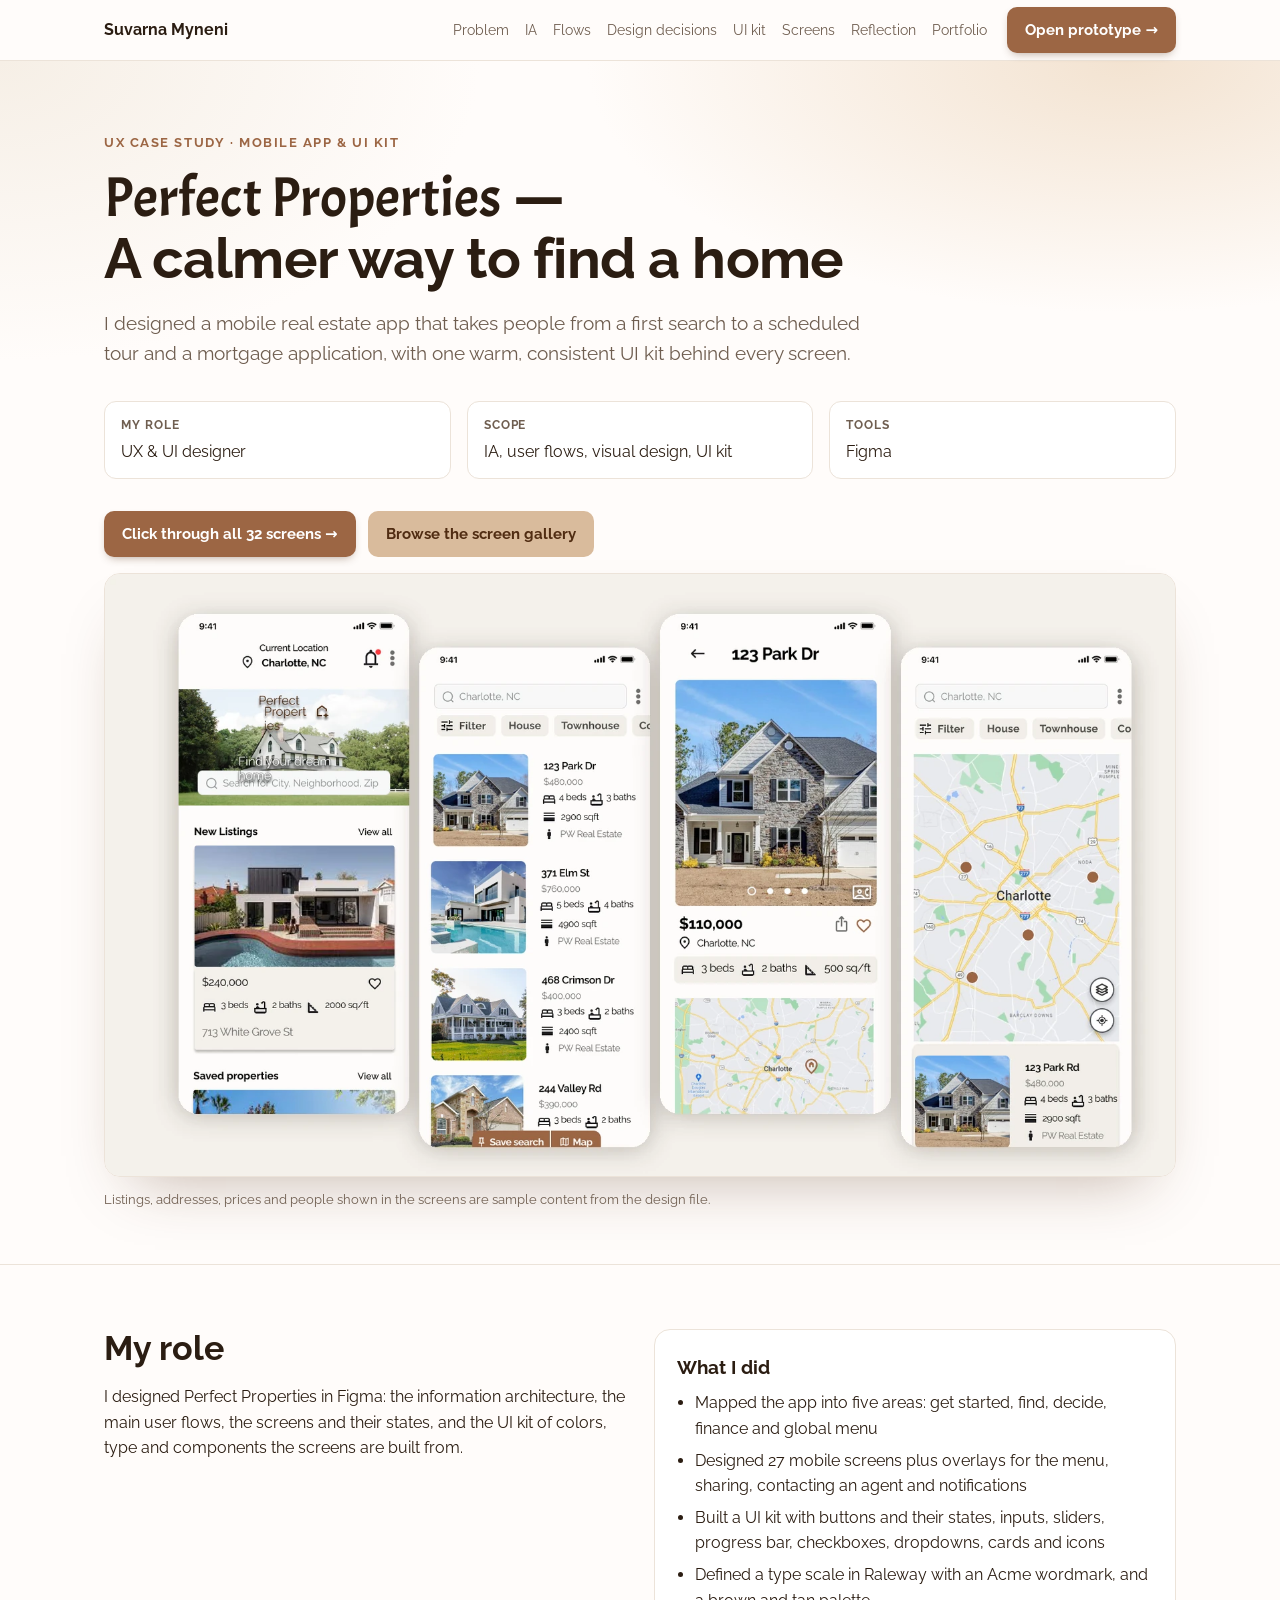
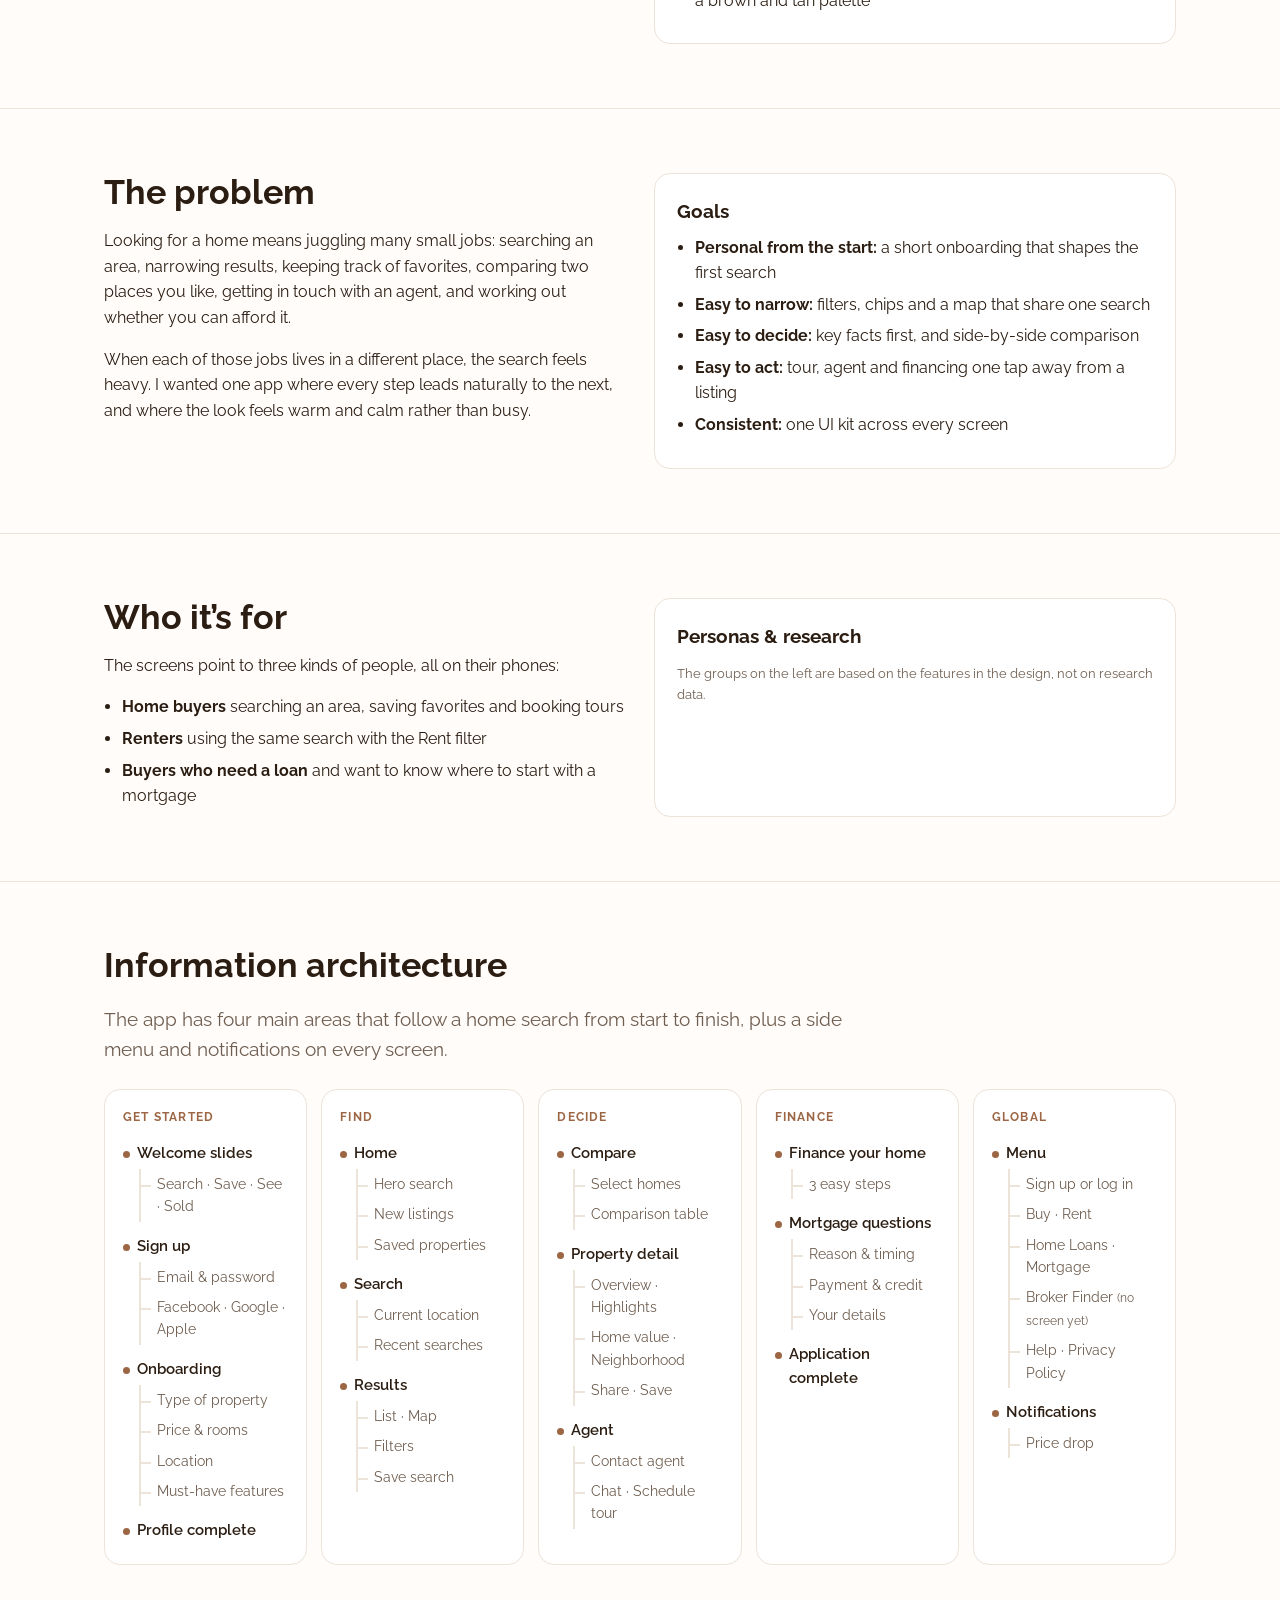
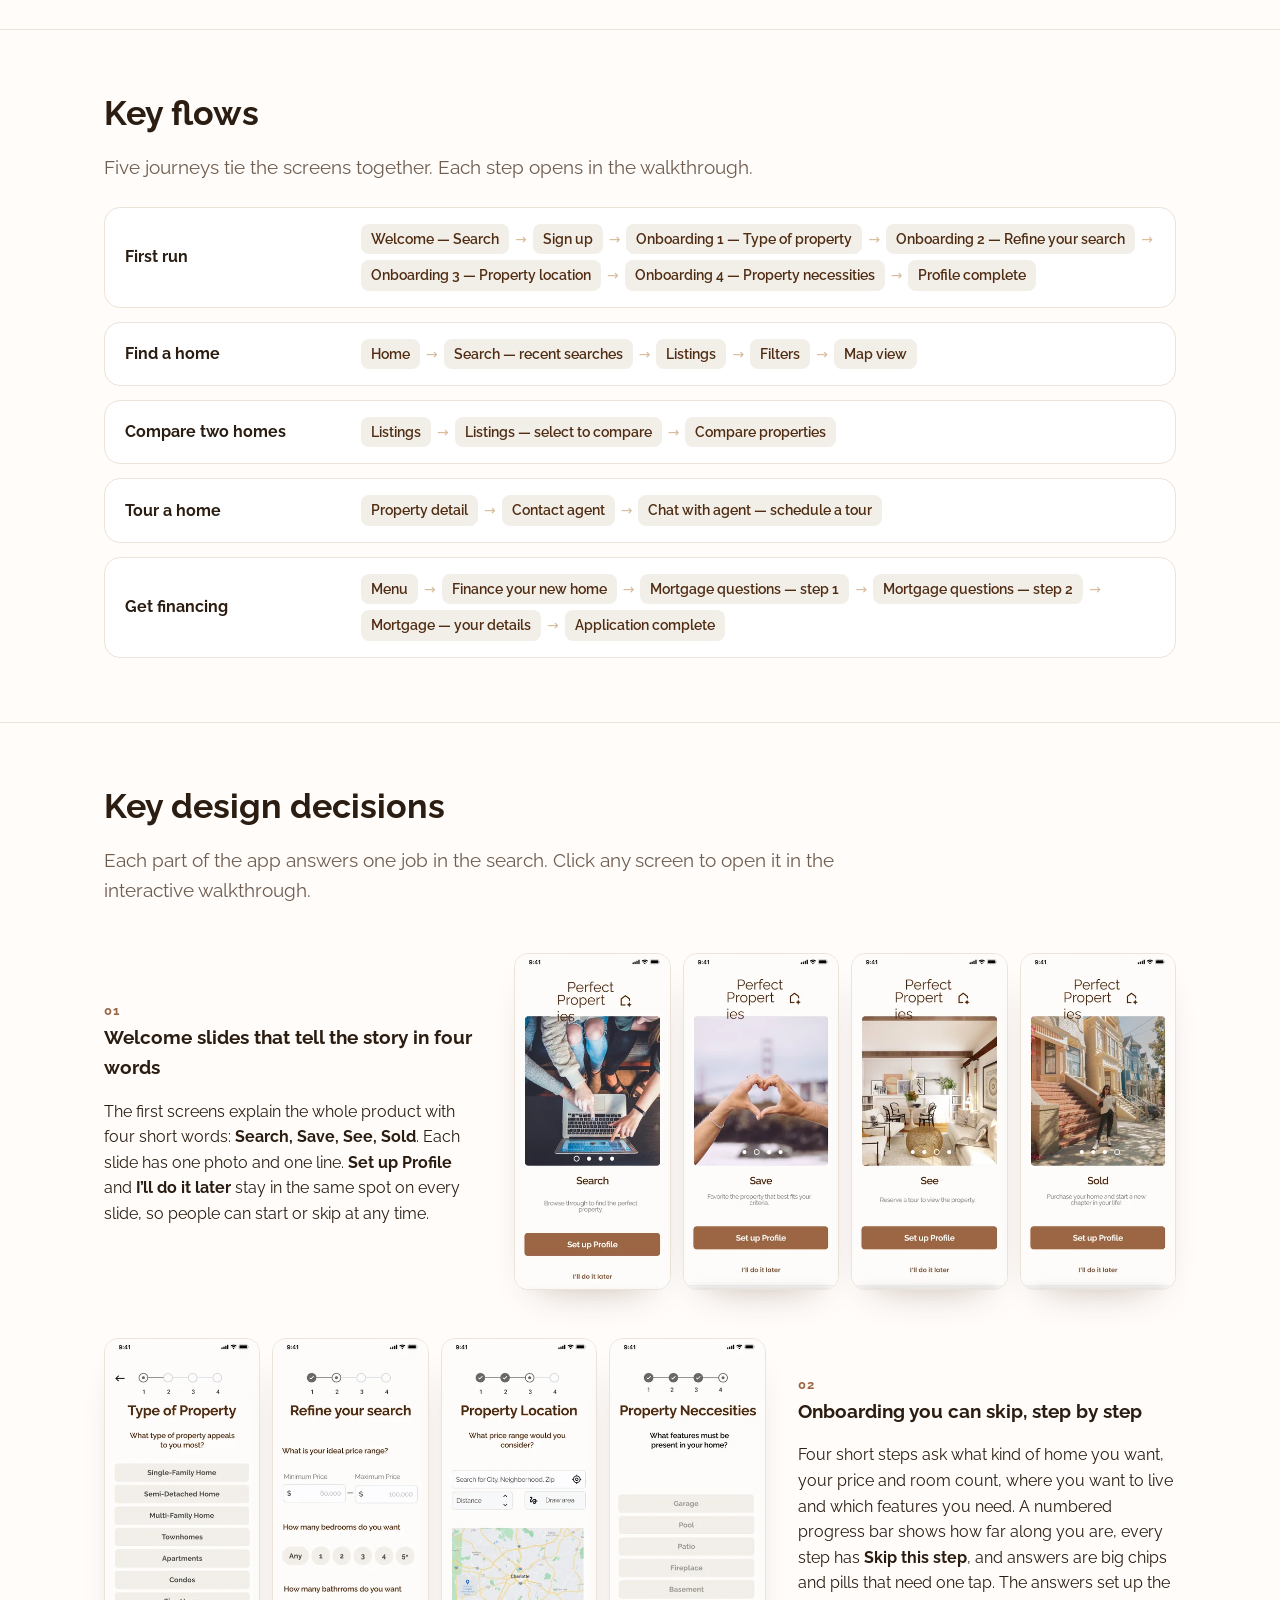
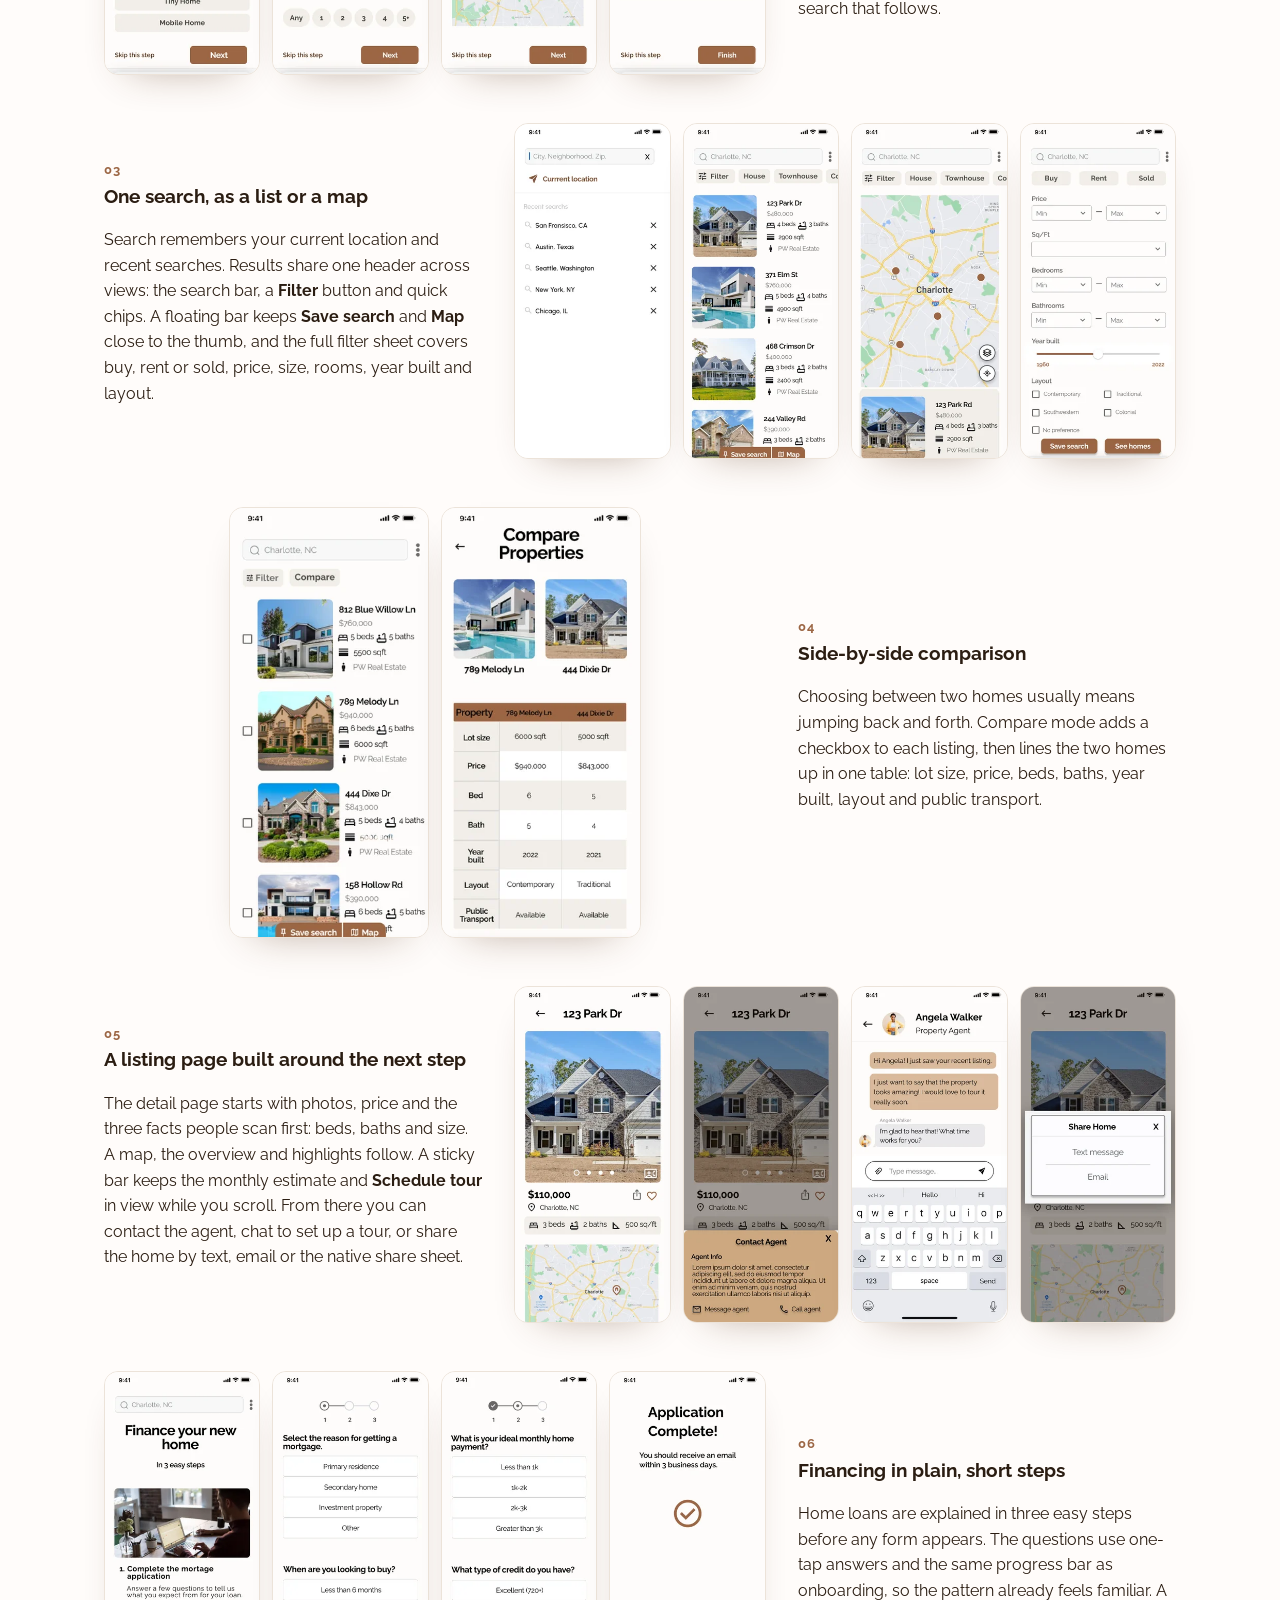
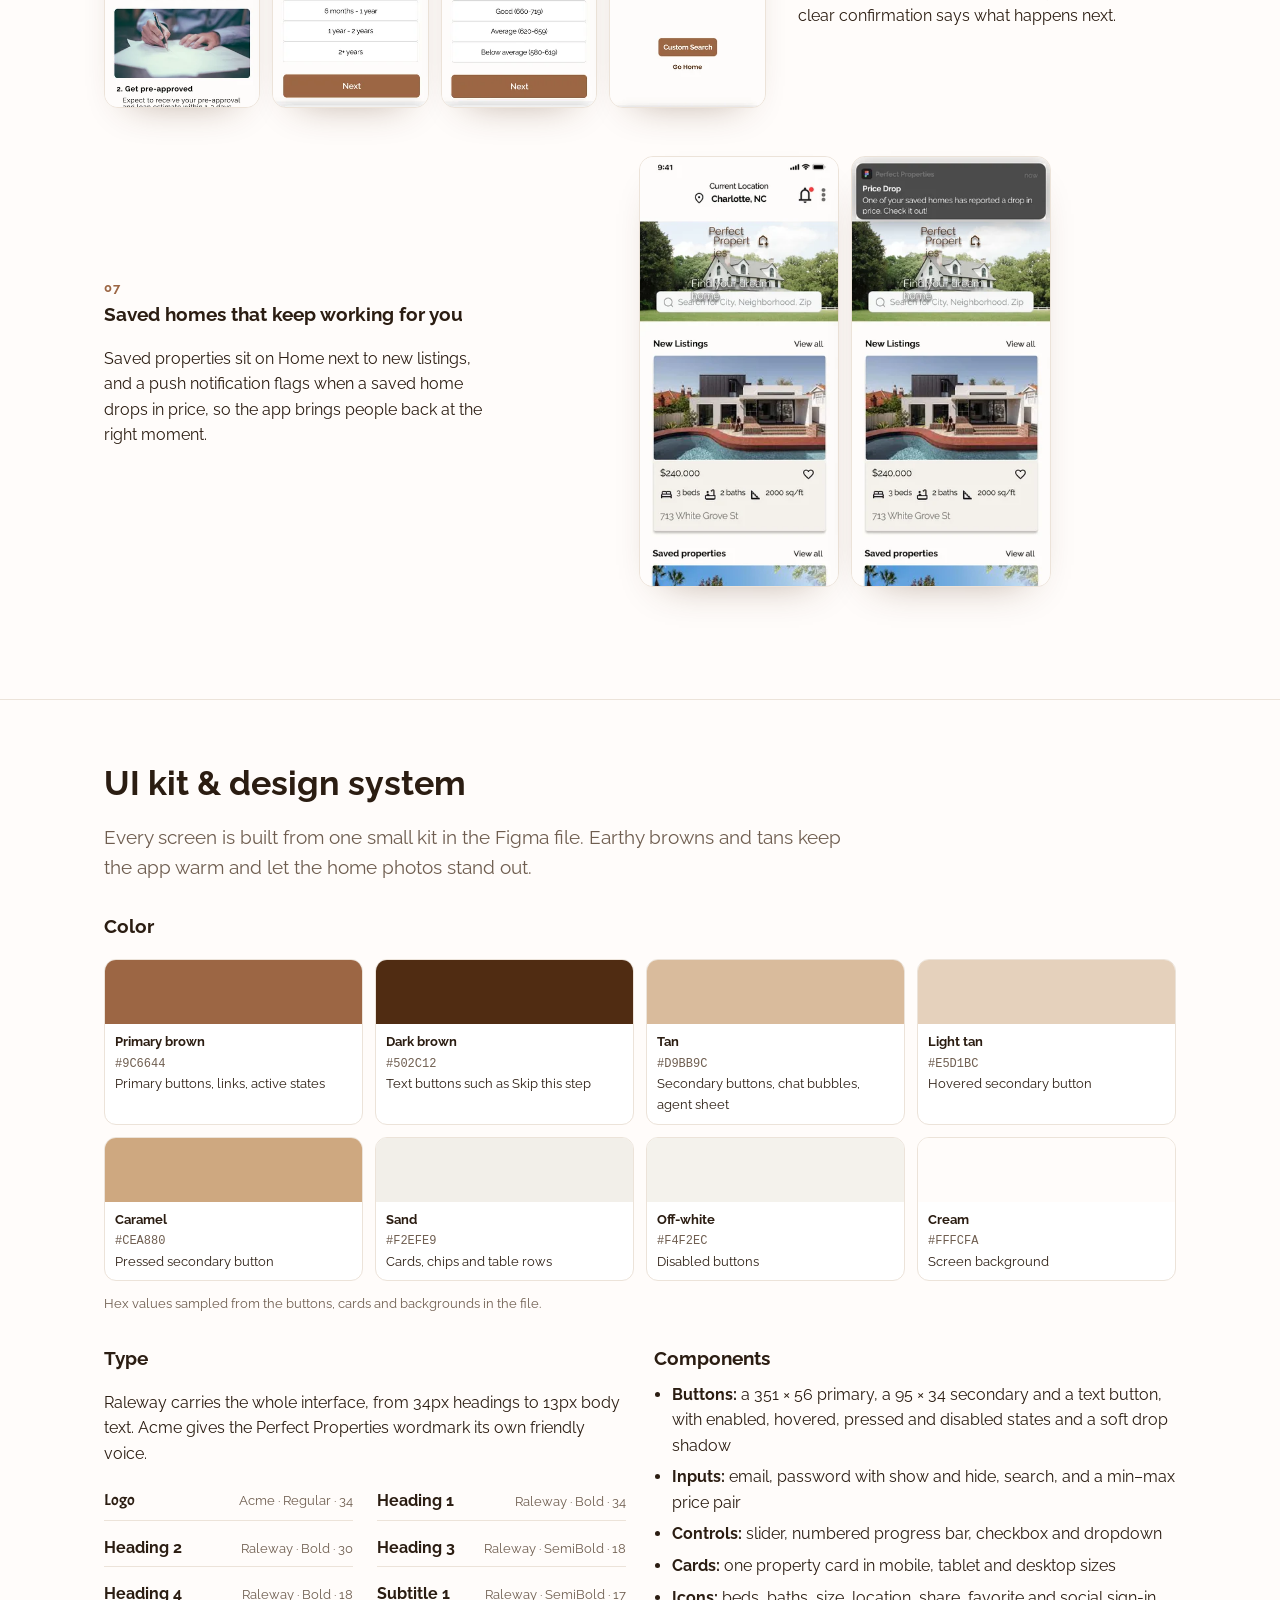
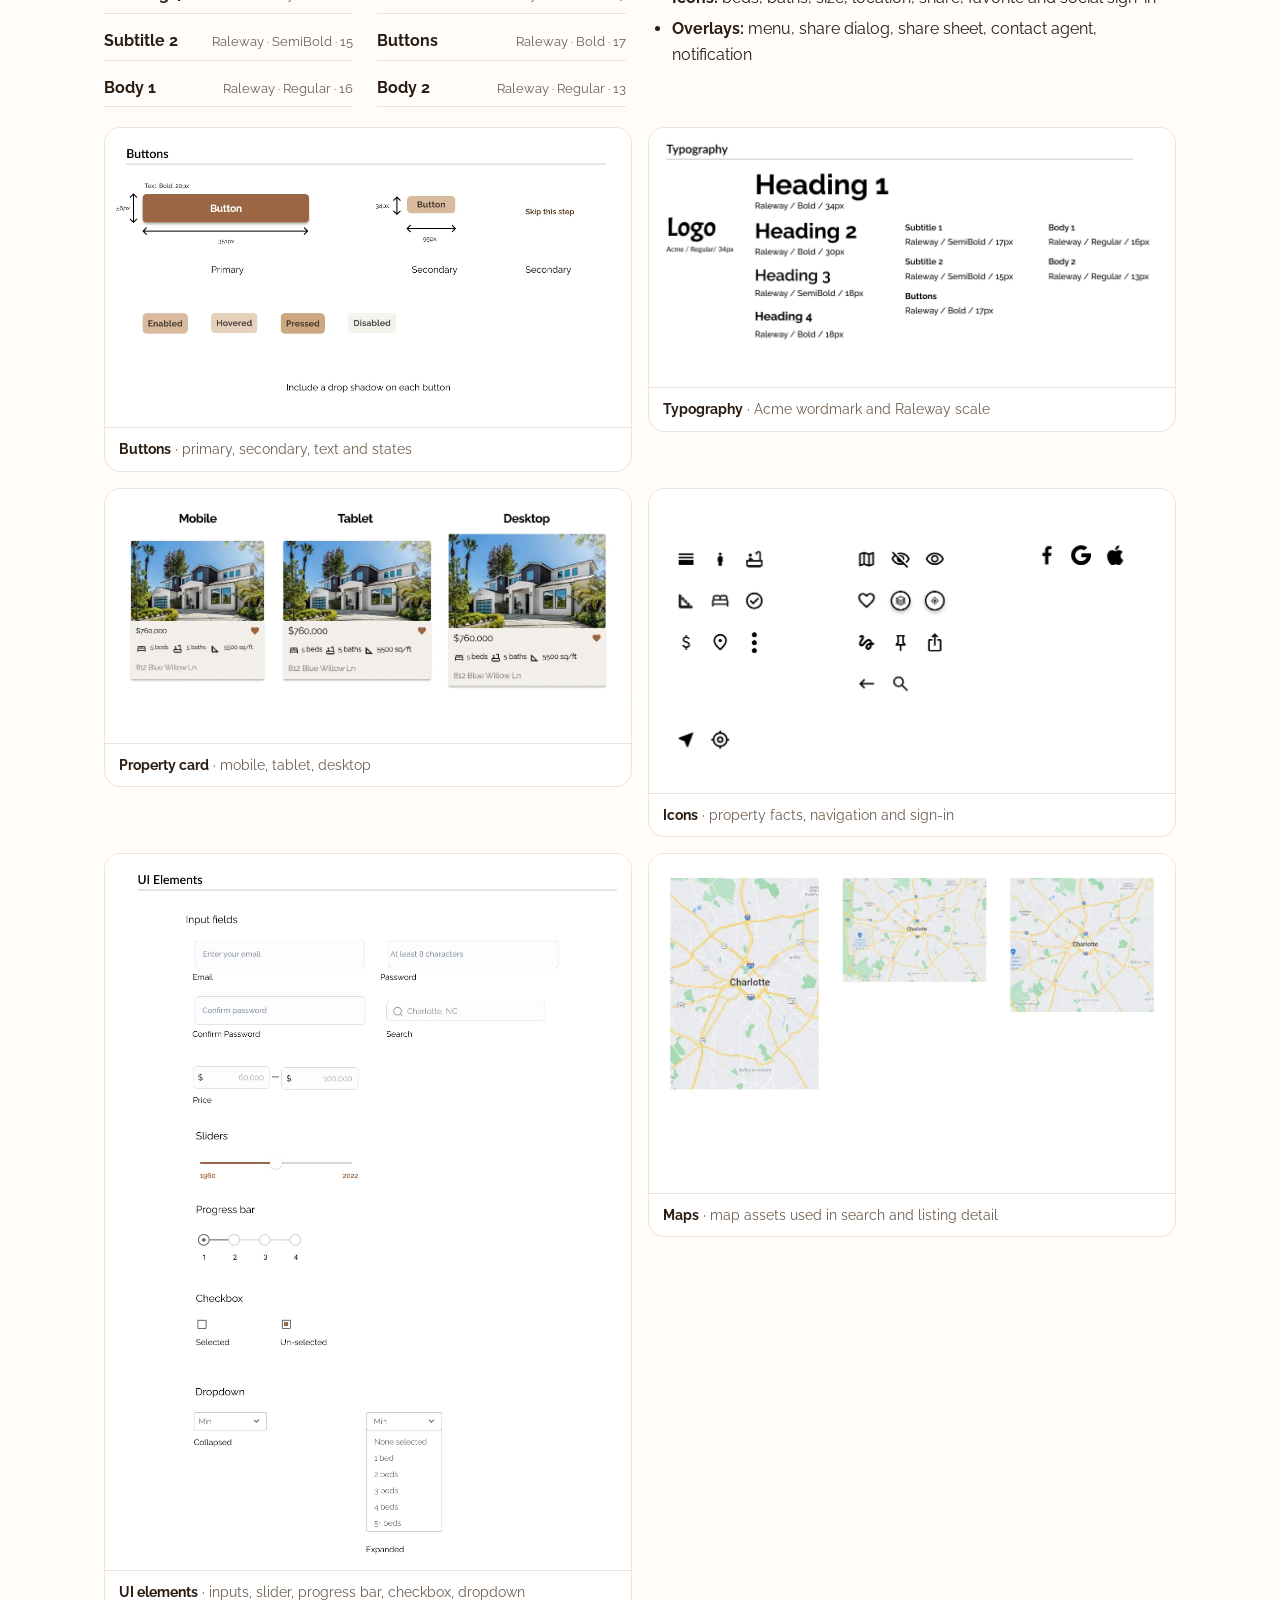
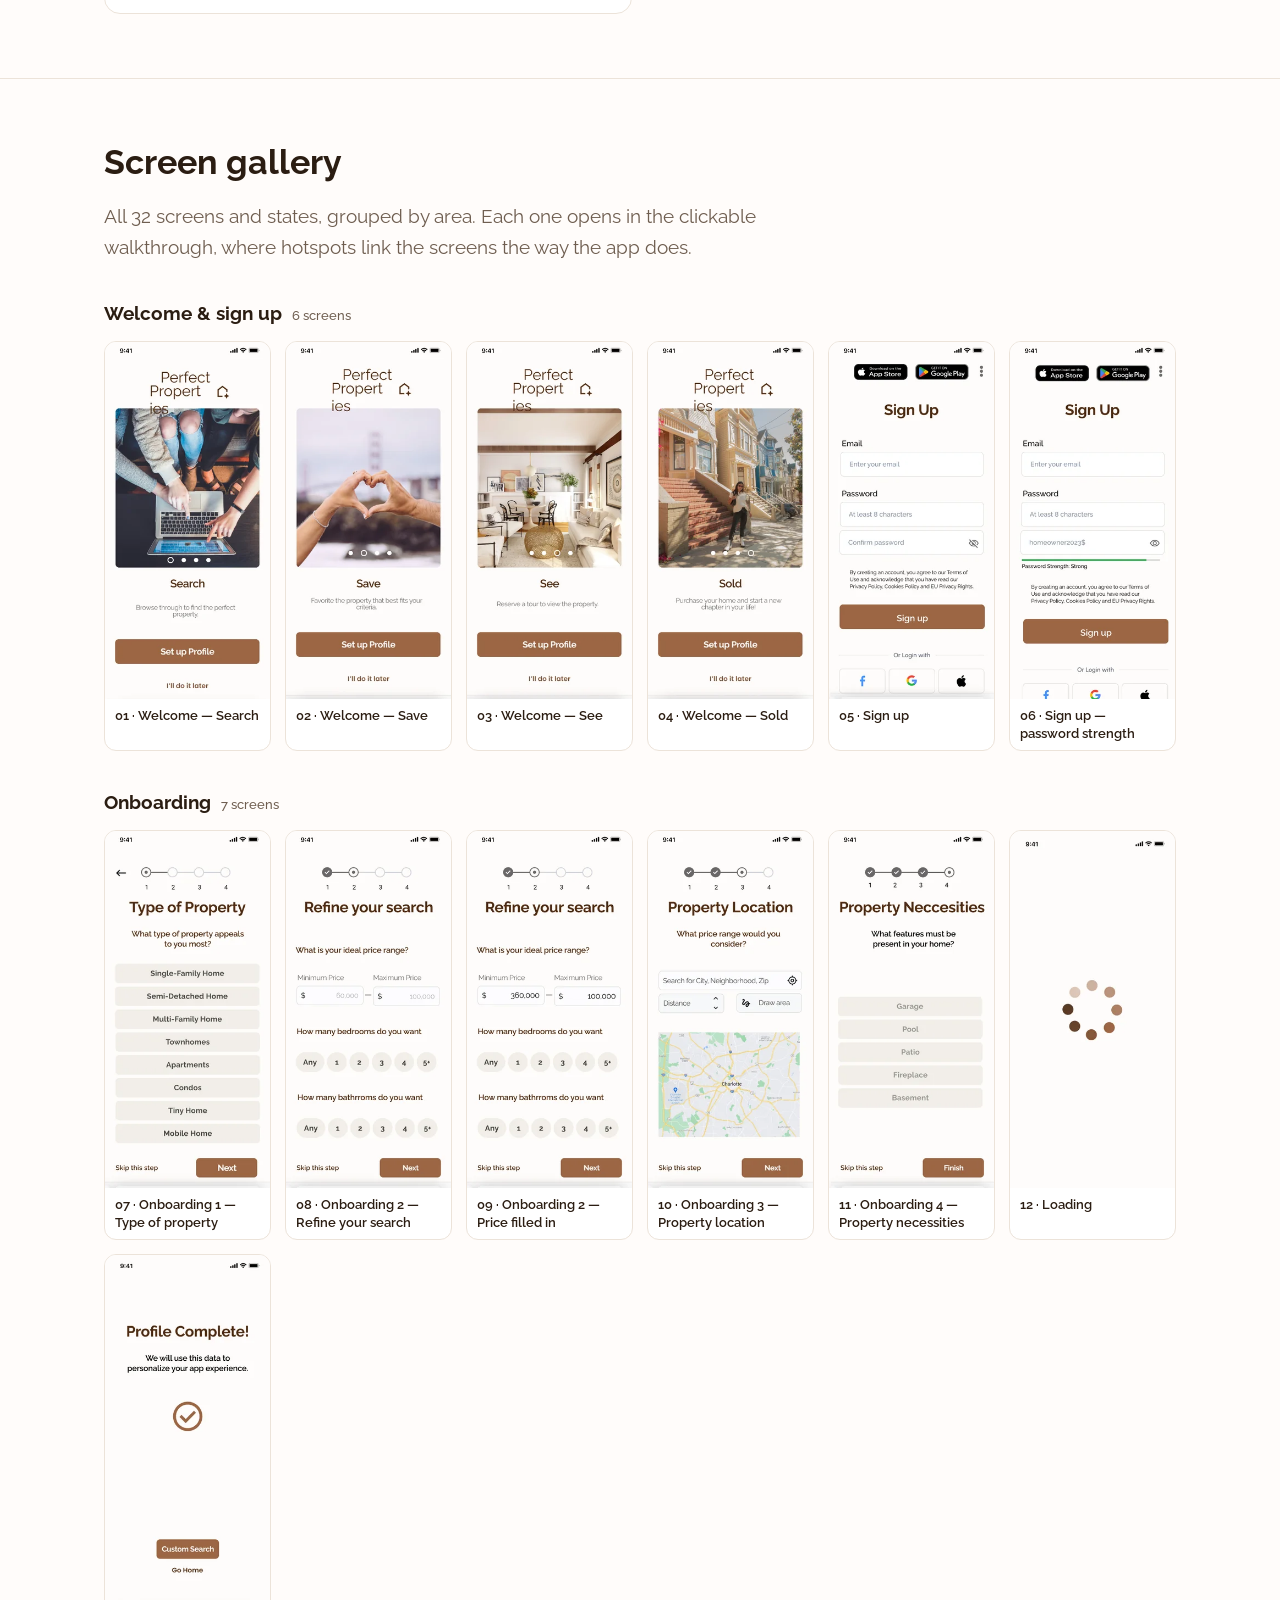
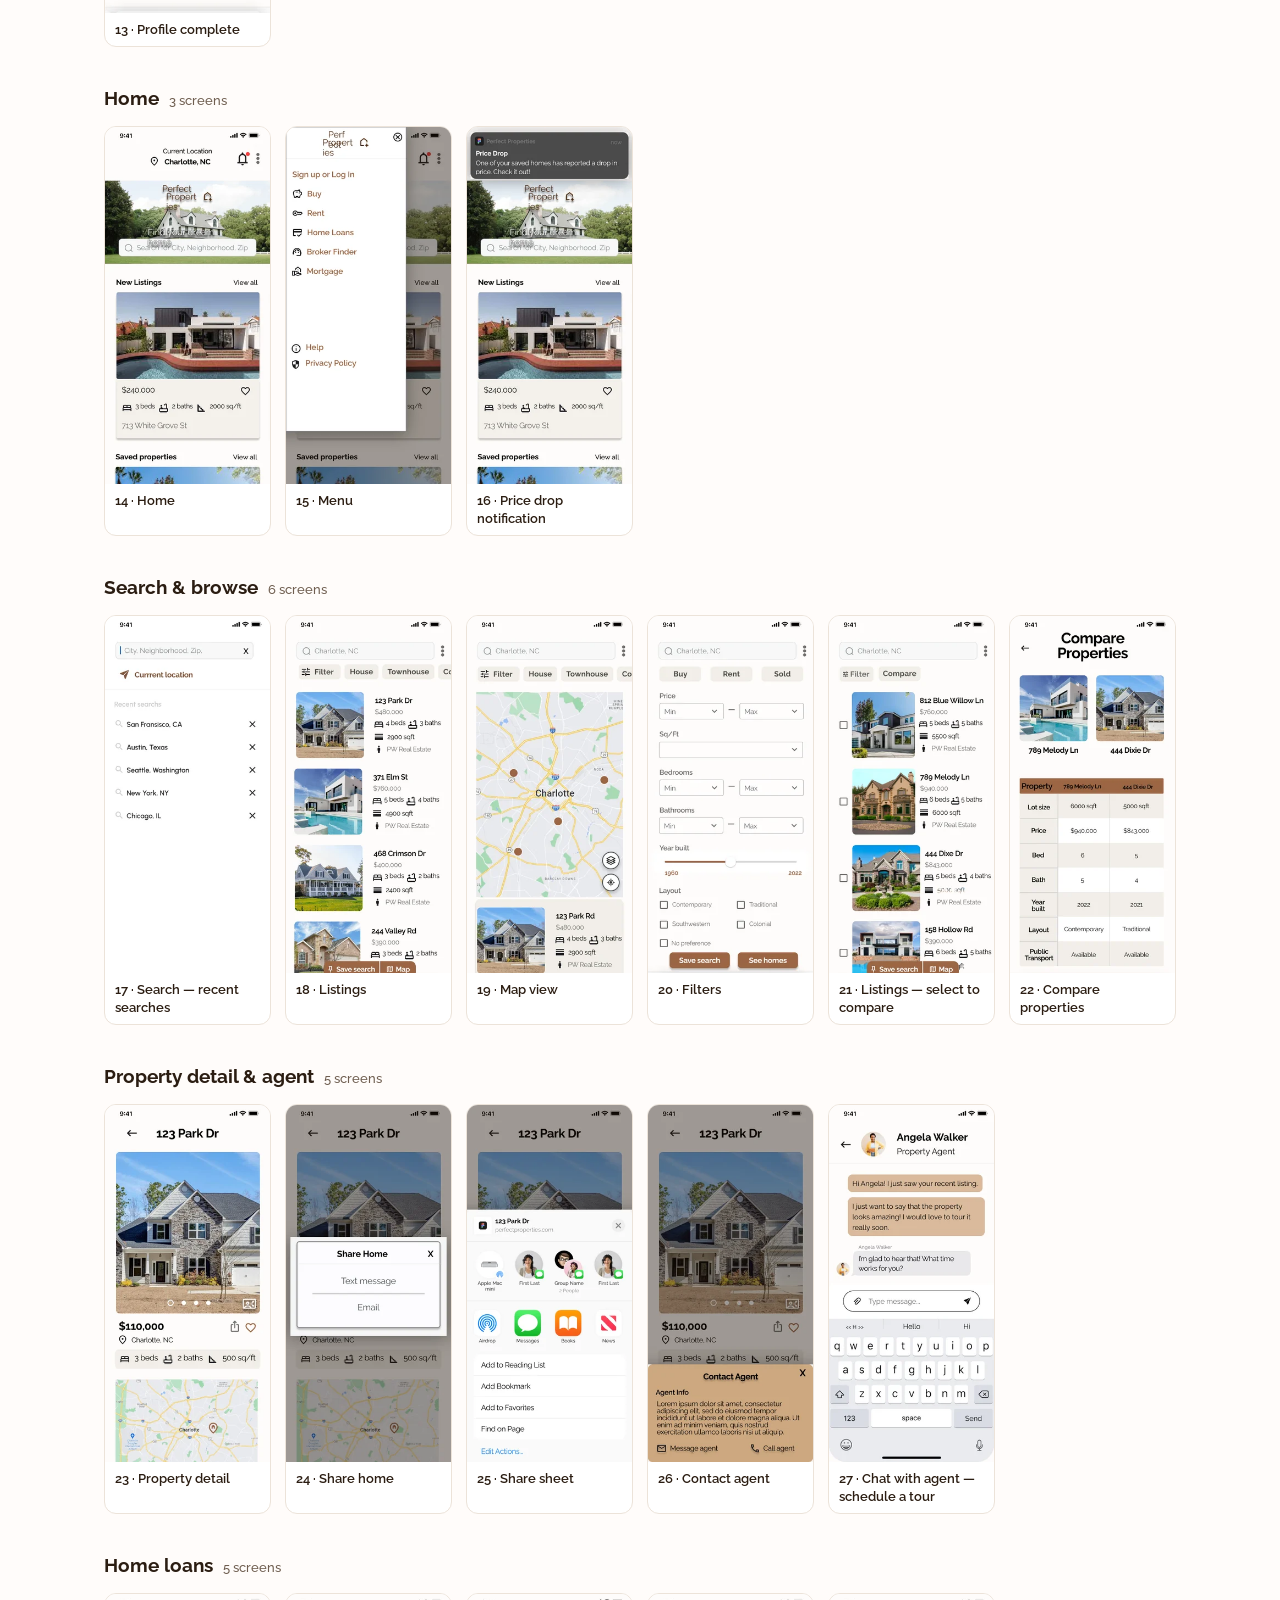
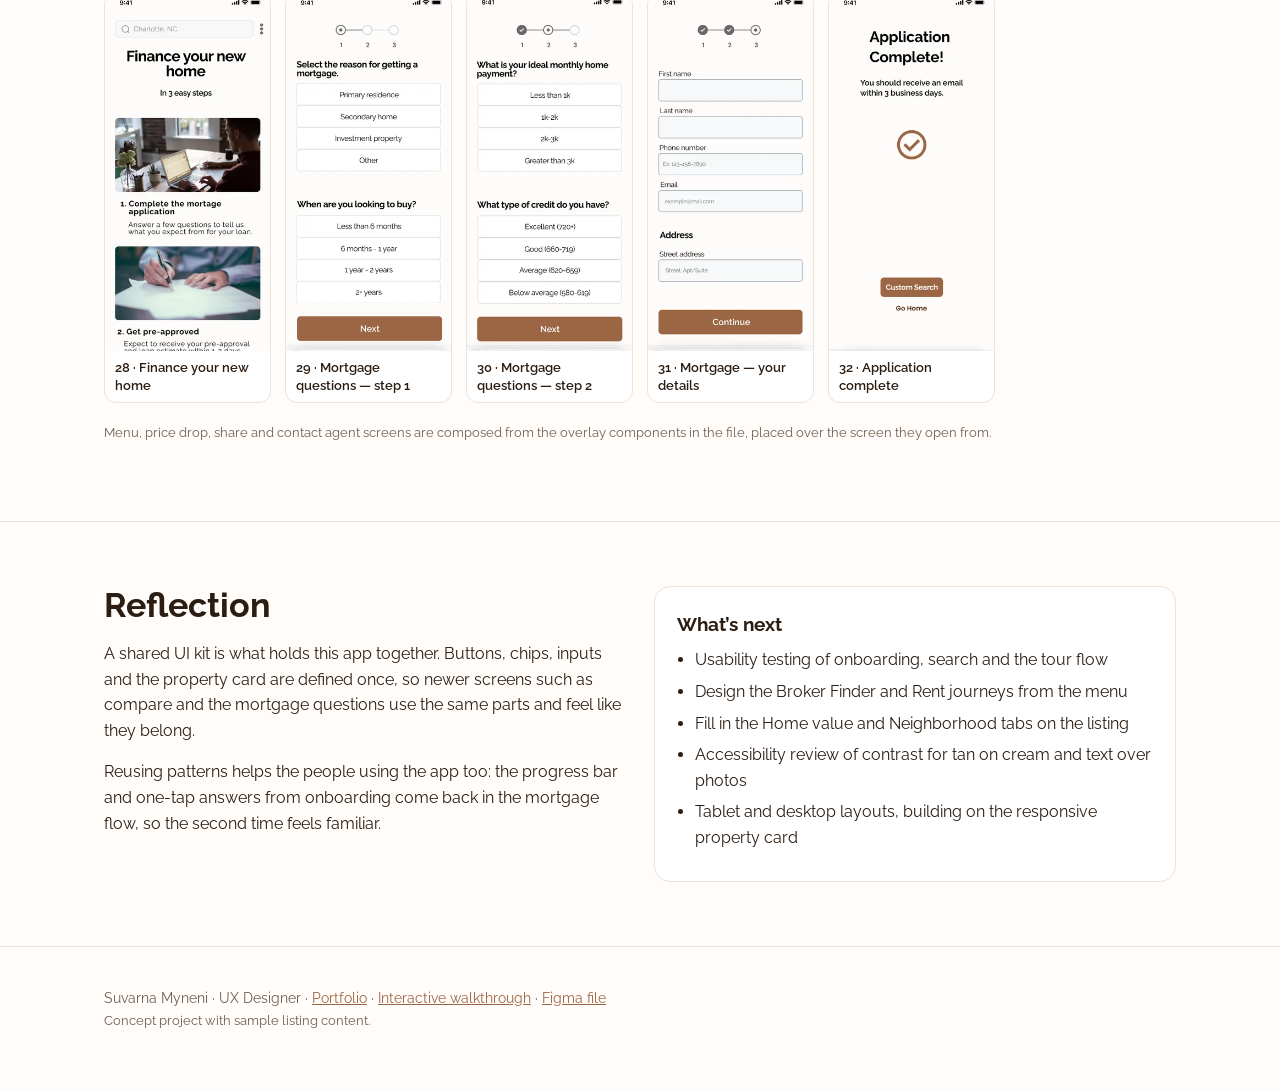
==== index.html @ 935c263f "Remove leftover template placeholder text" ====
<!doctype html><html lang="en"><head><meta charset="utf-8"><meta name="viewport" content="width=device-width,initial-scale=1">
<title>Perfect Properties — A calmer way to find a home · Suvarna Myneni</title>
<meta name="description" content="UX case study by Suvarna Myneni: Perfect Properties, a mobile real estate app for searching, comparing, touring and financing a home, with its own UI kit.">
<link rel="preconnect" href="https://fonts.googleapis.com"><link href="https://fonts.googleapis.com/css2?family=Raleway:wght@400;500;600;700&family=Acme&display=swap" rel="stylesheet">
<link rel="stylesheet" href="assets/style.css"></head><body>
<nav class="top"><div class="wrap"><a class="brand" href="#">Suvarna Myneni</a><div class="links"><a href="#problem">Problem</a><a href="#ia">IA</a><a href="#flows">Flows</a><a href="#decisions">Design decisions</a><a href="#kit">UI kit</a><a href="#gallery">Screens</a><a href="#reflection">Reflection</a><a href="https://suvarnamyneni-project.github.io">Portfolio</a></div><a class="btn" href="walkthrough.html">Open prototype →</a></div></nav>
<header class="hero"><div class="wrap">
<div class="eyebrow">UX case study · Mobile app &amp; UI kit</div>
<h1><span class="logo">Perfect Properties</span> —<br>A calmer way to find a home</h1>
<p class="lead">I designed a mobile real estate app that takes people from a first search to a scheduled tour and a mortgage application, with one warm, consistent UI kit behind every screen.</p>
<div class="meta"><div><b>My role</b>UX &amp; UI designer</div><div><b>Scope</b>IA, user flows, visual design, UI kit</div><div><b>Tools</b>Figma</div></div>
<p><a class="btn" href="walkthrough.html">Click through all 32 screens →</a> &nbsp; <a class="btn ghost" href="#gallery">Browse the screen gallery</a></p>
<div class="heroimg"><a href="walkthrough.html#14" title="Open in walkthrough: Home"><img src="img/hero.webp" alt="Perfect Properties screens: Home, Listings, Property detail and Map" width="1600" height="900"></a></div>
<p class="note">Listings, addresses, prices and people shown in the screens are sample content from the design file.</p>
</div></header>

<section id="role"><div class="wrap grid2">
<div><h2>My role</h2><p>I designed Perfect Properties in Figma: the information architecture, the main user flows, the screens and their states, and the UI kit of colors, type and components the screens are built from.</p></div>
<div class="card"><h3>What I did</h3><ul class="clean"><li>Mapped the app into five areas: get started, find, decide, finance and global menu</li><li>Designed 27 mobile screens plus overlays for the menu, sharing, contacting an agent and notifications</li><li>Built a UI kit with buttons and their states, inputs, sliders, progress bar, checkboxes, dropdowns, cards and icons</li><li>Defined a type scale in Raleway with an Acme wordmark, and a brown and tan palette</li></ul></div>
</div></section>

<section id="problem"><div class="wrap grid2">
<div><h2>The problem</h2><p>Looking for a home means juggling many small jobs: searching an area, narrowing results, keeping track of favorites, comparing two places you like, getting in touch with an agent, and working out whether you can afford it.</p><p>When each of those jobs lives in a different place, the search feels heavy. I wanted one app where every step leads naturally to the next, and where the look feels warm and calm rather than busy.</p></div>
<div class="card"><h3>Goals</h3><ul class="clean"><li><b>Personal from the start:</b> a short onboarding that shapes the first search</li><li><b>Easy to narrow:</b> filters, chips and a map that share one search</li><li><b>Easy to decide:</b> key facts first, and side-by-side comparison</li><li><b>Easy to act:</b> tour, agent and financing one tap away from a listing</li><li><b>Consistent:</b> one UI kit across every screen</li></ul></div>
</div></section>

<section id="users"><div class="wrap grid2">
<div><h2>Who it’s for</h2><p>The screens point to three kinds of people, all on their phones:</p><ul class="clean"><li><b>Home buyers</b> searching an area, saving favorites and booking tours</li><li><b>Renters</b> using the same search with the Rent filter</li><li><b>Buyers who need a loan</b> and want to know where to start with a mortgage</li></ul></div>
<div class="card"><h3>Personas &amp; research</h3><p class="note">The groups on the left are based on the features in the design, not on research data.</p></div>
</div></section>

<section id="ia"><div class="wrap"><h2>Information architecture</h2><p class="lead">The app has four main areas that follow a home search from start to finish, plus a side menu and notifications on every screen.</p>
<div class="ia">
<div class="col"><h4>Get started</h4><ul><li>Welcome slides<ul><li>Search · Save · See · Sold</li></ul></li><li>Sign up<ul><li>Email &amp; password</li><li>Facebook · Google · Apple</li></ul></li><li>Onboarding<ul><li>Type of property</li><li>Price &amp; rooms</li><li>Location</li><li>Must-have features</li></ul></li><li>Profile complete</li></ul></div>
<div class="col"><h4>Find</h4><ul><li>Home<ul><li>Hero search</li><li>New listings</li><li>Saved properties</li></ul></li><li>Search<ul><li>Current location</li><li>Recent searches</li></ul></li><li>Results<ul><li>List · Map</li><li>Filters</li><li>Save search</li></ul></li></ul></div>
<div class="col"><h4>Decide</h4><ul><li>Compare<ul><li>Select homes</li><li>Comparison table</li></ul></li><li>Property detail<ul><li>Overview · Highlights</li><li>Home value · Neighborhood</li><li>Share · Save</li></ul></li><li>Agent<ul><li>Contact agent</li><li>Chat · Schedule tour</li></ul></li></ul></div>
<div class="col"><h4>Finance</h4><ul><li>Finance your home<ul><li>3 easy steps</li></ul></li><li>Mortgage questions<ul><li>Reason &amp; timing</li><li>Payment &amp; credit</li><li>Your details</li></ul></li><li>Application complete</li></ul></div>
<div class="col"><h4>Global</h4><ul><li>Menu<ul><li>Sign up or log in</li><li>Buy · Rent</li><li>Home Loans · Mortgage</li><li>Broker Finder <small>(no screen yet)</small></li><li>Help · Privacy Policy</li></ul></li><li>Notifications<ul><li>Price drop</li></ul></li></ul></div>
</div></div></section>

<section id="flows"><div class="wrap"><h2>Key flows</h2><p class="lead">Five journeys tie the screens together. Each step opens in the walkthrough.</p>
<div class="flows">
<div class="flow"><h3>First run</h3><div class="steps"><a href="walkthrough.html#01">Welcome — Search</a> <i>→</i> <a href="walkthrough.html#05">Sign up</a> <i>→</i> <a href="walkthrough.html#07">Onboarding 1 — Type of property</a> <i>→</i> <a href="walkthrough.html#08">Onboarding 2 — Refine your search</a> <i>→</i> <a href="walkthrough.html#10">Onboarding 3 — Property location</a> <i>→</i> <a href="walkthrough.html#11">Onboarding 4 — Property necessities</a> <i>→</i> <a href="walkthrough.html#13">Profile complete</a></div></div>
<div class="flow"><h3>Find a home</h3><div class="steps"><a href="walkthrough.html#14">Home</a> <i>→</i> <a href="walkthrough.html#17">Search — recent searches</a> <i>→</i> <a href="walkthrough.html#18">Listings</a> <i>→</i> <a href="walkthrough.html#20">Filters</a> <i>→</i> <a href="walkthrough.html#19">Map view</a></div></div>
<div class="flow"><h3>Compare two homes</h3><div class="steps"><a href="walkthrough.html#18">Listings</a> <i>→</i> <a href="walkthrough.html#21">Listings — select to compare</a> <i>→</i> <a href="walkthrough.html#22">Compare properties</a></div></div>
<div class="flow"><h3>Tour a home</h3><div class="steps"><a href="walkthrough.html#23">Property detail</a> <i>→</i> <a href="walkthrough.html#26">Contact agent</a> <i>→</i> <a href="walkthrough.html#27">Chat with agent — schedule a tour</a></div></div>
<div class="flow"><h3>Get financing</h3><div class="steps"><a href="walkthrough.html#15">Menu</a> <i>→</i> <a href="walkthrough.html#28">Finance your new home</a> <i>→</i> <a href="walkthrough.html#29">Mortgage questions — step 1</a> <i>→</i> <a href="walkthrough.html#30">Mortgage questions — step 2</a> <i>→</i> <a href="walkthrough.html#31">Mortgage — your details</a> <i>→</i> <a href="walkthrough.html#32">Application complete</a></div></div>
</div></div></section>

<section id="decisions"><div class="wrap"><h2>Key design decisions</h2><p class="lead">Each part of the app answers one job in the search. Click any screen to open it in the interactive walkthrough.</p><div class="dec"><div><div class="num">01</div><h3>Welcome slides that tell the story in four words</h3><p>The first screens explain the whole product with four short words: <b>Search, Save, See, Sold</b>. Each slide has one photo and one line. <b>Set up Profile</b> and <b>I’ll do it later</b> stay in the same spot on every slide, so people can start or skip at any time.</p></div><div class="shots "><a href="walkthrough.html#01" title="Open in walkthrough: Welcome — Search"><img loading="lazy" src="thumb/01-welcome-search.webp" alt="Welcome — Search" width="300" height="650"></a><a href="walkthrough.html#02" title="Open in walkthrough: Welcome — Save"><img loading="lazy" src="thumb/02-welcome-save.webp" alt="Welcome — Save" width="300" height="650"></a><a href="walkthrough.html#03" title="Open in walkthrough: Welcome — See"><img loading="lazy" src="thumb/03-welcome-see.webp" alt="Welcome — See" width="300" height="650"></a><a href="walkthrough.html#04" title="Open in walkthrough: Welcome — Sold"><img loading="lazy" src="thumb/04-welcome-sold.webp" alt="Welcome — Sold" width="300" height="650"></a></div></div><div class="dec"><div><div class="num">02</div><h3>Onboarding you can skip, step by step</h3><p>Four short steps ask what kind of home you want, your price and room count, where you want to live and which features you need. A numbered progress bar shows how far along you are, every step has <b>Skip this step</b>, and answers are big chips and pills that need one tap. The answers set up the search that follows.</p></div><div class="shots "><a href="walkthrough.html#07" title="Open in walkthrough: Onboarding 1 — Type of property"><img loading="lazy" src="thumb/07-onboarding-property-type.webp" alt="Onboarding 1 — Type of property" width="300" height="650"></a><a href="walkthrough.html#08" title="Open in walkthrough: Onboarding 2 — Refine your search"><img loading="lazy" src="thumb/08-onboarding-refine-search.webp" alt="Onboarding 2 — Refine your search" width="300" height="650"></a><a href="walkthrough.html#10" title="Open in walkthrough: Onboarding 3 — Property location"><img loading="lazy" src="thumb/10-onboarding-location.webp" alt="Onboarding 3 — Property location" width="300" height="650"></a><a href="walkthrough.html#11" title="Open in walkthrough: Onboarding 4 — Property necessities"><img loading="lazy" src="thumb/11-onboarding-necessities.webp" alt="Onboarding 4 — Property necessities" width="300" height="650"></a></div></div><div class="dec"><div><div class="num">03</div><h3>One search, as a list or a map</h3><p>Search remembers your current location and recent searches. Results share one header across views: the search bar, a <b>Filter</b> button and quick chips. A floating bar keeps <b>Save search</b> and <b>Map</b> close to the thumb, and the full filter sheet covers buy, rent or sold, price, size, rooms, year built and layout.</p></div><div class="shots "><a href="walkthrough.html#17" title="Open in walkthrough: Search — recent searches"><img loading="lazy" src="thumb/17-search.webp" alt="Search — recent searches" width="300" height="650"></a><a href="walkthrough.html#18" title="Open in walkthrough: Listings"><img loading="lazy" src="thumb/18-listings.webp" alt="Listings" width="300" height="650"></a><a href="walkthrough.html#19" title="Open in walkthrough: Map view"><img loading="lazy" src="thumb/19-map.webp" alt="Map view" width="300" height="650"></a><a href="walkthrough.html#20" title="Open in walkthrough: Filters"><img loading="lazy" src="thumb/20-filter.webp" alt="Filters" width="300" height="650"></a></div></div><div class="dec"><div><div class="num">04</div><h3>Side-by-side comparison</h3><p>Choosing between two homes usually means jumping back and forth. Compare mode adds a checkbox to each listing, then lines the two homes up in one table: lot size, price, beds, baths, year built, layout and public transport.</p></div><div class="shots two"><a href="walkthrough.html#21" title="Open in walkthrough: Listings — select to compare"><img loading="lazy" src="thumb/21-listings-compare.webp" alt="Listings — select to compare" width="300" height="650"></a><a href="walkthrough.html#22" title="Open in walkthrough: Compare properties"><img loading="lazy" src="thumb/22-compare.webp" alt="Compare properties" width="300" height="650"></a></div></div><div class="dec"><div><div class="num">05</div><h3>A listing page built around the next step</h3><p>The detail page starts with photos, price and the three facts people scan first: beds, baths and size. A map, the overview and highlights follow. A sticky bar keeps the monthly estimate and <b>Schedule tour</b> in view while you scroll. From there you can contact the agent, chat to set up a tour, or share the home by text, email or the native share sheet.</p></div><div class="shots "><a href="walkthrough.html#23" title="Open in walkthrough: Property detail"><img loading="lazy" src="thumb/23-property-detail.webp" alt="Property detail" width="300" height="650"></a><a href="walkthrough.html#26" title="Open in walkthrough: Contact agent"><img loading="lazy" src="thumb/26-contact-agent.webp" alt="Contact agent" width="300" height="650"></a><a href="walkthrough.html#27" title="Open in walkthrough: Chat with agent — schedule a tour"><img loading="lazy" src="thumb/27-agent-chat.webp" alt="Chat with agent — schedule a tour" width="300" height="650"></a><a href="walkthrough.html#24" title="Open in walkthrough: Share home"><img loading="lazy" src="thumb/24-share-home.webp" alt="Share home" width="300" height="650"></a></div></div><div class="dec"><div><div class="num">06</div><h3>Financing in plain, short steps</h3><p>Home loans are explained in three easy steps before any form appears. The questions use one-tap answers and the same progress bar as onboarding, so the pattern already feels familiar. A clear confirmation says what happens next.</p></div><div class="shots "><a href="walkthrough.html#28" title="Open in walkthrough: Finance your new home"><img loading="lazy" src="thumb/28-finance-home.webp" alt="Finance your new home" width="300" height="650"></a><a href="walkthrough.html#29" title="Open in walkthrough: Mortgage questions — step 1"><img loading="lazy" src="thumb/29-mortgage-questions-1.webp" alt="Mortgage questions — step 1" width="300" height="650"></a><a href="walkthrough.html#30" title="Open in walkthrough: Mortgage questions — step 2"><img loading="lazy" src="thumb/30-mortgage-questions-2.webp" alt="Mortgage questions — step 2" width="300" height="650"></a><a href="walkthrough.html#32" title="Open in walkthrough: Application complete"><img loading="lazy" src="thumb/32-application-complete.webp" alt="Application complete" width="300" height="650"></a></div></div><div class="dec"><div><div class="num">07</div><h3>Saved homes that keep working for you</h3><p>Saved properties sit on Home next to new listings, and a push notification flags when a saved home drops in price, so the app brings people back at the right moment.</p></div><div class="shots two"><a href="walkthrough.html#14" title="Open in walkthrough: Home"><img loading="lazy" src="thumb/14-home.webp" alt="Home" width="300" height="650"></a><a href="walkthrough.html#16" title="Open in walkthrough: Price drop notification"><img loading="lazy" src="thumb/16-home-price-drop.webp" alt="Price drop notification" width="300" height="650"></a></div></div></div></section>

<section id="kit"><div class="wrap"><h2>UI kit &amp; design system</h2><p class="lead">Every screen is built from one small kit in the Figma file. Earthy browns and tans keep the app warm and let the home photos stand out.</p>
<h3 style="margin-top:28px">Color</h3><div class="swatches"><div class="sw"><div style="background:#9C6644"></div><p><b>Primary brown</b><code>#9C6644</code><br>Primary buttons, links, active states</p></div><div class="sw"><div style="background:#502C12"></div><p><b>Dark brown</b><code>#502C12</code><br>Text buttons such as Skip this step</p></div><div class="sw"><div style="background:#D9BB9C"></div><p><b>Tan</b><code>#D9BB9C</code><br>Secondary buttons, chat bubbles, agent sheet</p></div><div class="sw"><div style="background:#E5D1BC"></div><p><b>Light tan</b><code>#E5D1BC</code><br>Hovered secondary button</p></div><div class="sw"><div style="background:#CEA880"></div><p><b>Caramel</b><code>#CEA880</code><br>Pressed secondary button</p></div><div class="sw"><div style="background:#F2EFE9"></div><p><b>Sand</b><code>#F2EFE9</code><br>Cards, chips and table rows</p></div><div class="sw"><div style="background:#F4F2EC"></div><p><b>Off-white</b><code>#F4F2EC</code><br>Disabled buttons</p></div><div class="sw"><div style="background:#FFFCFA"></div><p><b>Cream</b><code>#FFFCFA</code><br>Screen background</p></div></div><p class="note">Hex values sampled from the buttons, cards and backgrounds in the file.</p>
<div class="grid2" style="margin-top:28px"><div><h3>Type</h3><p>Raleway carries the whole interface, from 34px headings to 13px body text. Acme gives the Perfect Properties wordmark its own friendly voice.</p><div class="type"><div><b class=logo>Logo</b><span>Acme · Regular · 34</span></div><div><b>Heading 1</b><span>Raleway · Bold · 34</span></div><div><b>Heading 2</b><span>Raleway · Bold · 30</span></div><div><b>Heading 3</b><span>Raleway · SemiBold · 18</span></div><div><b>Heading 4</b><span>Raleway · Bold · 18</span></div><div><b>Subtitle 1</b><span>Raleway · SemiBold · 17</span></div><div><b>Subtitle 2</b><span>Raleway · SemiBold · 15</span></div><div><b>Buttons</b><span>Raleway · Bold · 17</span></div><div><b>Body 1</b><span>Raleway · Regular · 16</span></div><div><b>Body 2</b><span>Raleway · Regular · 13</span></div></div></div>
<div><h3>Components</h3><ul class="clean"><li><b>Buttons:</b> a 351 × 56 primary, a 95 × 34 secondary and a text button, with enabled, hovered, pressed and disabled states and a soft drop shadow</li><li><b>Inputs:</b> email, password with show and hide, search, and a min–max price pair</li><li><b>Controls:</b> slider, numbered progress bar, checkbox and dropdown</li><li><b>Cards:</b> one property card in mobile, tablet and desktop sizes</li><li><b>Icons:</b> beds, baths, size, location, share, favorite and social sign-in</li><li><b>Overlays:</b> menu, share dialog, share sheet, contact agent, notification</li></ul></div></div>
<div class="kit">
<figure><img loading="lazy" src="img/kit-buttons.webp" alt="Buttons and states" width="1036" height="589"><figcaption><b>Buttons</b> · primary, secondary, text and states</figcaption></figure>
<figure><img loading="lazy" src="img/kit-typography.webp" alt="Typography" width="1064" height="524"><figcaption><b>Typography</b> · Acme wordmark and Raleway scale</figcaption></figure>
<figure><img loading="lazy" src="img/kit-cards.webp" alt="Property cards" width="1298" height="627"><figcaption><b>Property card</b> · mobile, tablet, desktop</figcaption></figure>
<figure><img loading="lazy" src="img/kit-icons.webp" alt="Icons" width="1064" height="615"><figcaption><b>Icons</b> · property facts, navigation and sign-in</figcaption></figure>
<figure><img loading="lazy" src="img/kit-ui-elements.webp" alt="UI elements" width="1036" height="1410"><figcaption><b>UI elements</b> · inputs, slider, progress bar, checkbox, dropdown</figcaption></figure>
<figure><img loading="lazy" src="img/kit-maps.webp" alt="Maps" width="1184" height="763"><figcaption><b>Maps</b> · map assets used in search and listing detail</figcaption></figure>
</div></div></section>

<section id="gallery" class="gal"><div class="wrap"><h2>Screen gallery</h2><p class="lead">All 32 screens and states, grouped by area. Each one opens in the clickable walkthrough, where hotspots link the screens the way the app does.</p><h3>Welcome &amp; sign up <span>6 screens</span></h3><div class="thumbs"><a href="walkthrough.html#01"><img loading="lazy" src="thumb/01-welcome-search.webp" alt="" width="300" height="650"><span>01 · Welcome — Search</span></a><a href="walkthrough.html#02"><img loading="lazy" src="thumb/02-welcome-save.webp" alt="" width="300" height="650"><span>02 · Welcome — Save</span></a><a href="walkthrough.html#03"><img loading="lazy" src="thumb/03-welcome-see.webp" alt="" width="300" height="650"><span>03 · Welcome — See</span></a><a href="walkthrough.html#04"><img loading="lazy" src="thumb/04-welcome-sold.webp" alt="" width="300" height="650"><span>04 · Welcome — Sold</span></a><a href="walkthrough.html#05"><img loading="lazy" src="thumb/05-sign-up.webp" alt="" width="300" height="650"><span>05 · Sign up</span></a><a href="walkthrough.html#06"><img loading="lazy" src="thumb/06-sign-up-password-strength.webp" alt="" width="300" height="650"><span>06 · Sign up — password strength</span></a></div><h3>Onboarding <span>7 screens</span></h3><div class="thumbs"><a href="walkthrough.html#07"><img loading="lazy" src="thumb/07-onboarding-property-type.webp" alt="" width="300" height="650"><span>07 · Onboarding 1 — Type of property</span></a><a href="walkthrough.html#08"><img loading="lazy" src="thumb/08-onboarding-refine-search.webp" alt="" width="300" height="650"><span>08 · Onboarding 2 — Refine your search</span></a><a href="walkthrough.html#09"><img loading="lazy" src="thumb/09-onboarding-refine-filled.webp" alt="" width="300" height="650"><span>09 · Onboarding 2 — Price filled in</span></a><a href="walkthrough.html#10"><img loading="lazy" src="thumb/10-onboarding-location.webp" alt="" width="300" height="650"><span>10 · Onboarding 3 — Property location</span></a><a href="walkthrough.html#11"><img loading="lazy" src="thumb/11-onboarding-necessities.webp" alt="" width="300" height="650"><span>11 · Onboarding 4 — Property necessities</span></a><a href="walkthrough.html#12"><img loading="lazy" src="thumb/12-loading.webp" alt="" width="300" height="650"><span>12 · Loading</span></a><a href="walkthrough.html#13"><img loading="lazy" src="thumb/13-profile-complete.webp" alt="" width="300" height="650"><span>13 · Profile complete</span></a></div><h3>Home <span>3 screens</span></h3><div class="thumbs"><a href="walkthrough.html#14"><img loading="lazy" src="thumb/14-home.webp" alt="" width="300" height="650"><span>14 · Home</span></a><a href="walkthrough.html#15"><img loading="lazy" src="thumb/15-home-menu.webp" alt="" width="300" height="650"><span>15 · Menu</span></a><a href="walkthrough.html#16"><img loading="lazy" src="thumb/16-home-price-drop.webp" alt="" width="300" height="650"><span>16 · Price drop notification</span></a></div><h3>Search &amp; browse <span>6 screens</span></h3><div class="thumbs"><a href="walkthrough.html#17"><img loading="lazy" src="thumb/17-search.webp" alt="" width="300" height="650"><span>17 · Search — recent searches</span></a><a href="walkthrough.html#18"><img loading="lazy" src="thumb/18-listings.webp" alt="" width="300" height="650"><span>18 · Listings</span></a><a href="walkthrough.html#19"><img loading="lazy" src="thumb/19-map.webp" alt="" width="300" height="650"><span>19 · Map view</span></a><a href="walkthrough.html#20"><img loading="lazy" src="thumb/20-filter.webp" alt="" width="300" height="650"><span>20 · Filters</span></a><a href="walkthrough.html#21"><img loading="lazy" src="thumb/21-listings-compare.webp" alt="" width="300" height="650"><span>21 · Listings — select to compare</span></a><a href="walkthrough.html#22"><img loading="lazy" src="thumb/22-compare.webp" alt="" width="300" height="650"><span>22 · Compare properties</span></a></div><h3>Property detail &amp; agent <span>5 screens</span></h3><div class="thumbs"><a href="walkthrough.html#23"><img loading="lazy" src="thumb/23-property-detail.webp" alt="" width="300" height="650"><span>23 · Property detail</span></a><a href="walkthrough.html#24"><img loading="lazy" src="thumb/24-share-home.webp" alt="" width="300" height="650"><span>24 · Share home</span></a><a href="walkthrough.html#25"><img loading="lazy" src="thumb/25-share-sheet.webp" alt="" width="300" height="650"><span>25 · Share sheet</span></a><a href="walkthrough.html#26"><img loading="lazy" src="thumb/26-contact-agent.webp" alt="" width="300" height="650"><span>26 · Contact agent</span></a><a href="walkthrough.html#27"><img loading="lazy" src="thumb/27-agent-chat.webp" alt="" width="300" height="650"><span>27 · Chat with agent — schedule a tour</span></a></div><h3>Home loans <span>5 screens</span></h3><div class="thumbs"><a href="walkthrough.html#28"><img loading="lazy" src="thumb/28-finance-home.webp" alt="" width="300" height="650"><span>28 · Finance your new home</span></a><a href="walkthrough.html#29"><img loading="lazy" src="thumb/29-mortgage-questions-1.webp" alt="" width="300" height="650"><span>29 · Mortgage questions — step 1</span></a><a href="walkthrough.html#30"><img loading="lazy" src="thumb/30-mortgage-questions-2.webp" alt="" width="300" height="650"><span>30 · Mortgage questions — step 2</span></a><a href="walkthrough.html#31"><img loading="lazy" src="thumb/31-mortgage-contact.webp" alt="" width="300" height="650"><span>31 · Mortgage — your details</span></a><a href="walkthrough.html#32"><img loading="lazy" src="thumb/32-application-complete.webp" alt="" width="300" height="650"><span>32 · Application complete</span></a></div><p class="note" style="margin-top:20px">Menu, price drop, share and contact agent screens are composed from the overlay components in the file, placed over the screen they open from.</p></div></section>

<section id="reflection"><div class="wrap grid2">
<div><h2>Reflection</h2><p>A shared UI kit is what holds this app together. Buttons, chips, inputs and the property card are defined once, so newer screens such as compare and the mortgage questions use the same parts and feel like they belong.</p><p>Reusing patterns helps the people using the app too: the progress bar and one-tap answers from onboarding come back in the mortgage flow, so the second time feels familiar.</p></div>
<div class="card"><h3>What’s next</h3><ul class="clean"><li>Usability testing of onboarding, search and the tour flow</li><li>Design the Broker Finder and Rent journeys from the menu</li><li>Fill in the Home value and Neighborhood tabs on the listing</li><li>Accessibility review of contrast for tan on cream and text over photos</li><li>Tablet and desktop layouts, building on the responsive property card</li></ul></div>
</div></section>
<footer><div class="wrap">Suvarna Myneni · UX Designer · <a href="https://suvarnamyneni-project.github.io">Portfolio</a> · <a href="walkthrough.html">Interactive walkthrough</a> · <a href="https://www.figma.com/design/qyB5dl1lrkStU191brfmlz/Perfect-Properties-UI-Kit--Suvarna">Figma file</a><br><span class="note">Concept project with sample listing content.</span></div></footer>
</body></html>
---- assets/style.css ----
/* Perfect Properties palette, sampled from the Figma UI kit */
:root{--ink:#2b1d12;--muted:#6f5e50;--line:#ece3d9;--bg:#fffcfa;--card:#fff;--brand:#9c6644;--brand-dk:#502c12;--tan:#d9bb9c;--tan-lt:#e5d1bc;--sand:#f2efe9;--gold:#c79a3a;--radius:16px}
*{box-sizing:border-box}html{scroll-behavior:smooth}
body{margin:0;font-family:Raleway,system-ui,-apple-system,Segoe UI,Roboto,sans-serif;color:var(--ink);background:var(--bg);line-height:1.6;-webkit-font-smoothing:antialiased}
a{color:var(--brand)}img{max-width:100%;height:auto;display:block}
.wrap{max-width:1120px;margin:0 auto;padding:0 24px}
nav.top{position:sticky;top:0;z-index:20;background:rgba(255,252,250,.88);backdrop-filter:blur(10px);border-bottom:1px solid var(--line)}
nav.top .wrap{display:flex;align-items:center;gap:20px;height:60px}
nav.top .brand{font-weight:700;text-decoration:none;color:var(--ink)}
nav.top .links{display:flex;gap:16px;margin-left:auto;font-size:14px}
nav.top .links a{color:var(--muted);text-decoration:none}nav.top .links a:hover{color:var(--ink)}
.btn{display:inline-flex;align-items:center;gap:8px;background:var(--brand);color:#fff!important;text-decoration:none;padding:11px 18px;border-radius:10px;font-weight:700;font-size:15px;border:0;cursor:pointer;box-shadow:0 4px 10px -4px rgba(80,44,18,.45)}
.btn.ghost{background:var(--tan);color:var(--brand-dk)!important;box-shadow:none}
header.hero{padding:72px 0 40px;background:radial-gradient(900px 420px at 88% 0%,#f3e3d1 0,transparent 60%),radial-gradient(800px 500px at 0% 0%,#f6efe6 0,transparent 60%)}
.eyebrow{font-size:13px;letter-spacing:.12em;text-transform:uppercase;color:var(--brand);font-weight:700}
.logo{font-family:Acme,Raleway,sans-serif;font-weight:400;letter-spacing:0}
h1{font-size:clamp(34px,5vw,56px);line-height:1.08;margin:12px 0 18px;letter-spacing:-.01em;font-weight:700}
h2{font-size:clamp(26px,3vw,34px);line-height:1.15;margin:0 0 14px;font-weight:700}
h3{font-size:19px;margin:0 0 8px;font-weight:700}
.lead{font-size:19px;color:var(--muted);max-width:760px}
.meta{display:grid;grid-template-columns:repeat(3,1fr);gap:16px;margin:32px 0}
.meta div{background:var(--card);border:1px solid var(--line);border-radius:12px;padding:14px 16px}
.meta b{display:block;font-size:12px;letter-spacing:.08em;text-transform:uppercase;color:var(--muted);margin-bottom:4px}
.heroimg{border-radius:var(--radius);overflow:hidden;border:1px solid var(--line);box-shadow:0 30px 60px -30px rgba(80,44,18,.35);margin-top:8px}
section{padding:64px 0;border-top:1px solid var(--line)}
.grid2{display:grid;grid-template-columns:1fr 1fr;gap:28px}
.card{background:var(--card);border:1px solid var(--line);border-radius:var(--radius);padding:22px}
ul.clean{padding-left:18px;margin:8px 0}ul.clean li{margin:6px 0}
.note{font-size:13px;color:var(--muted)}
/* IA tree */
.ia{display:grid;grid-template-columns:repeat(5,1fr);gap:14px;margin-top:24px}
.ia .col{background:var(--card);border:1px solid var(--line);border-radius:var(--radius);padding:18px}
.ia h4{margin:0 0 10px;font-size:12px;letter-spacing:.1em;text-transform:uppercase;color:var(--brand)}
.ia ul{list-style:none;margin:0;padding:0}
.ia li{padding:4px 0 4px 14px;position:relative;font-weight:600;font-size:15px}
.ia li:before{content:"";position:absolute;left:0;top:14px;width:7px;height:7px;border-radius:50%;background:var(--brand)}
.ia li ul{margin:4px 0 4px 2px;border-left:2px solid var(--line)}
.ia li li{font-weight:400;color:var(--muted);font-size:14px;padding-left:16px}
.ia li li:before{width:10px;height:2px;border-radius:0;background:var(--line);top:16px;left:0}
.ia small{color:var(--muted);font-weight:400}
/* flows */
.flows{display:grid;gap:14px;margin-top:24px}
.flow{background:var(--card);border:1px solid var(--line);border-radius:var(--radius);padding:16px 20px;display:grid;grid-template-columns:220px 1fr;gap:16px;align-items:center}
.flow h3{font-size:16px;margin:0}
.steps{display:flex;flex-wrap:wrap;gap:6px;align-items:center;font-size:14px}
.steps a{background:var(--sand);border-radius:8px;padding:4px 10px;text-decoration:none;color:var(--brand-dk);font-weight:600}
.steps a:hover{background:var(--tan-lt)}
.steps i{color:var(--tan);font-style:normal}
/* decisions */
.dec{display:grid;grid-template-columns:4fr 7fr;gap:32px;align-items:center;margin:48px 0}
.dec:nth-of-type(even){grid-template-columns:7fr 4fr}.dec:nth-of-type(even) .shots{order:-1}
.dec .num{font-size:13px;font-weight:700;color:var(--brand);letter-spacing:.1em}
.shots{display:grid;gap:12px;grid-template-columns:repeat(4,1fr)}
.shots.two{grid-template-columns:repeat(2,minmax(0,200px));justify-content:center}
.shots.three{grid-template-columns:repeat(3,1fr)}
.shots a{display:block;border-radius:14px;overflow:hidden;border:1px solid var(--line);box-shadow:0 18px 40px -26px rgba(80,44,18,.45);transition:transform .2s;background:var(--bg)}
.shots a:hover{transform:translateY(-2px)}
/* UI kit */
.swatches{display:grid;grid-template-columns:repeat(4,1fr);gap:12px;margin:18px 0 8px}
.sw{border:1px solid var(--line);border-radius:12px;overflow:hidden;background:var(--card);font-size:13px}
.sw div{height:64px}.sw p{margin:0;padding:8px 10px}.sw b{display:block;font-size:13px}.sw code{color:var(--muted);font-size:12px}
.type{display:grid;grid-template-columns:repeat(2,1fr);gap:8px 24px;margin-top:12px}
.type div{display:flex;justify-content:space-between;align-items:baseline;border-bottom:1px solid var(--line);padding:6px 0;gap:12px}
.type span{color:var(--muted);font-size:13px;white-space:nowrap}
.kit{display:grid;grid-template-columns:1fr 1fr;gap:16px;margin-top:20px;align-items:start}
.kit figure{margin:0;background:var(--card);border:1px solid var(--line);border-radius:var(--radius);overflow:hidden}
.kit figcaption{padding:10px 14px;font-size:14px;color:var(--muted);border-top:1px solid var(--line)}
.kit figcaption b{color:var(--ink)}
/* gallery */
.gal h3{margin:36px 0 12px;display:flex;align-items:baseline;gap:10px}.gal h3 span{font-size:13px;color:var(--muted);font-weight:500}
.thumbs{display:grid;grid-template-columns:repeat(auto-fill,minmax(150px,1fr));gap:14px}
.thumbs a{background:var(--card);border:1px solid var(--line);border-radius:12px;overflow:hidden;text-decoration:none;color:var(--ink);font-size:13px;font-weight:600;transition:box-shadow .2s}
.thumbs a:hover{box-shadow:0 14px 30px -18px rgba(80,44,18,.5)}
.thumbs a span{display:block;padding:8px 10px;line-height:1.35}
footer{padding:40px 0 60px;color:var(--muted);font-size:14px;border-top:1px solid var(--line)}
@media(max-width:860px){.meta,.swatches{grid-template-columns:1fr 1fr}.ia{grid-template-columns:1fr 1fr}.grid2,.dec,.dec:nth-of-type(even),.kit,.type,.flow{grid-template-columns:1fr}.dec:nth-of-type(even) .shots{order:0}nav.top .links{display:none}.shots{grid-template-columns:repeat(2,1fr)}.shots.three{grid-template-columns:repeat(3,1fr)}nav.top .btn{padding:9px 14px;font-size:14px}}
@media print{.dec,.dec:nth-of-type(even){grid-template-columns:4fr 7fr}.dec:nth-of-type(even) .shots{order:0}.thumbs{grid-template-columns:repeat(6,1fr)}.ia{grid-template-columns:repeat(5,1fr)}.grid2,.kit{grid-template-columns:1fr 1fr}.meta{grid-template-columns:repeat(4,1fr)}nav.top{display:none}section{padding:28px 0;break-inside:auto}.dec{break-inside:avoid}.thumbs a{break-inside:avoid}header.hero{padding-top:24px}.btn{display:none}.shots a{box-shadow:none}h2{break-after:avoid}.gal h3{break-after:avoid}}
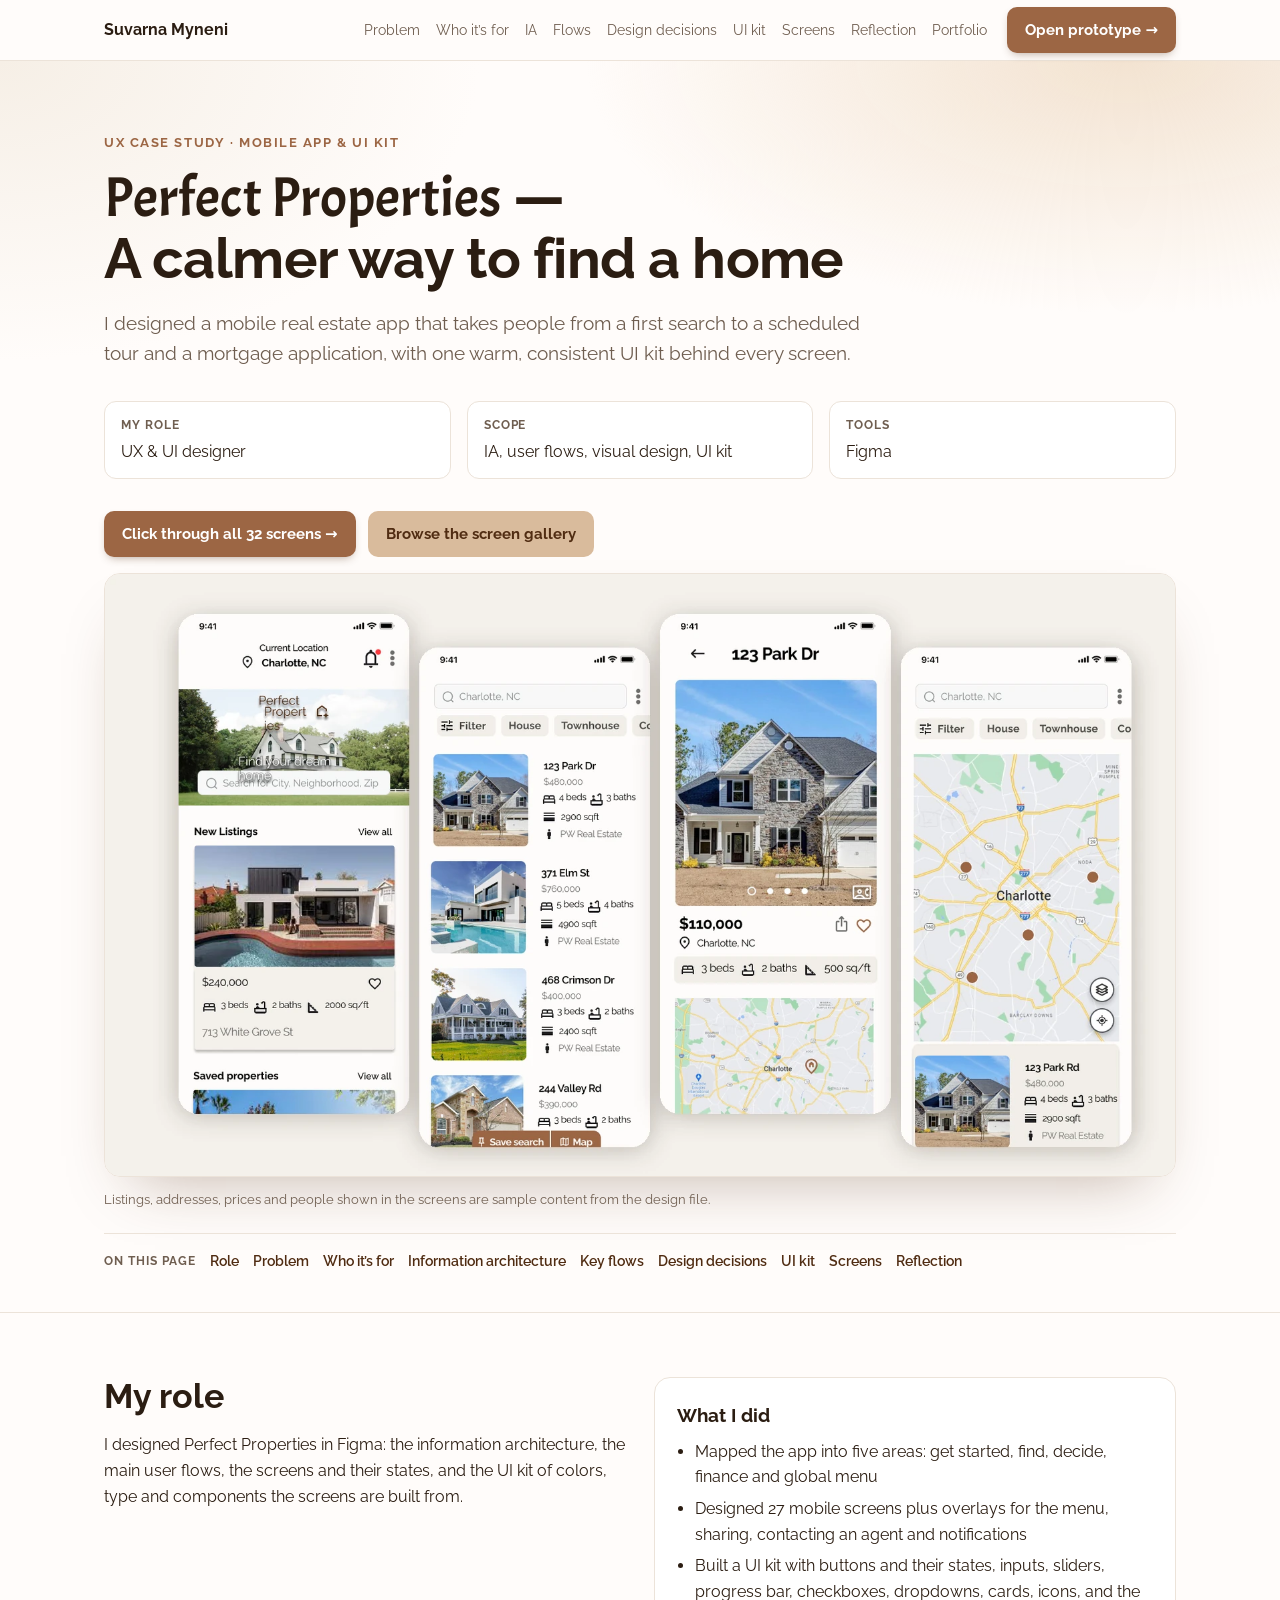
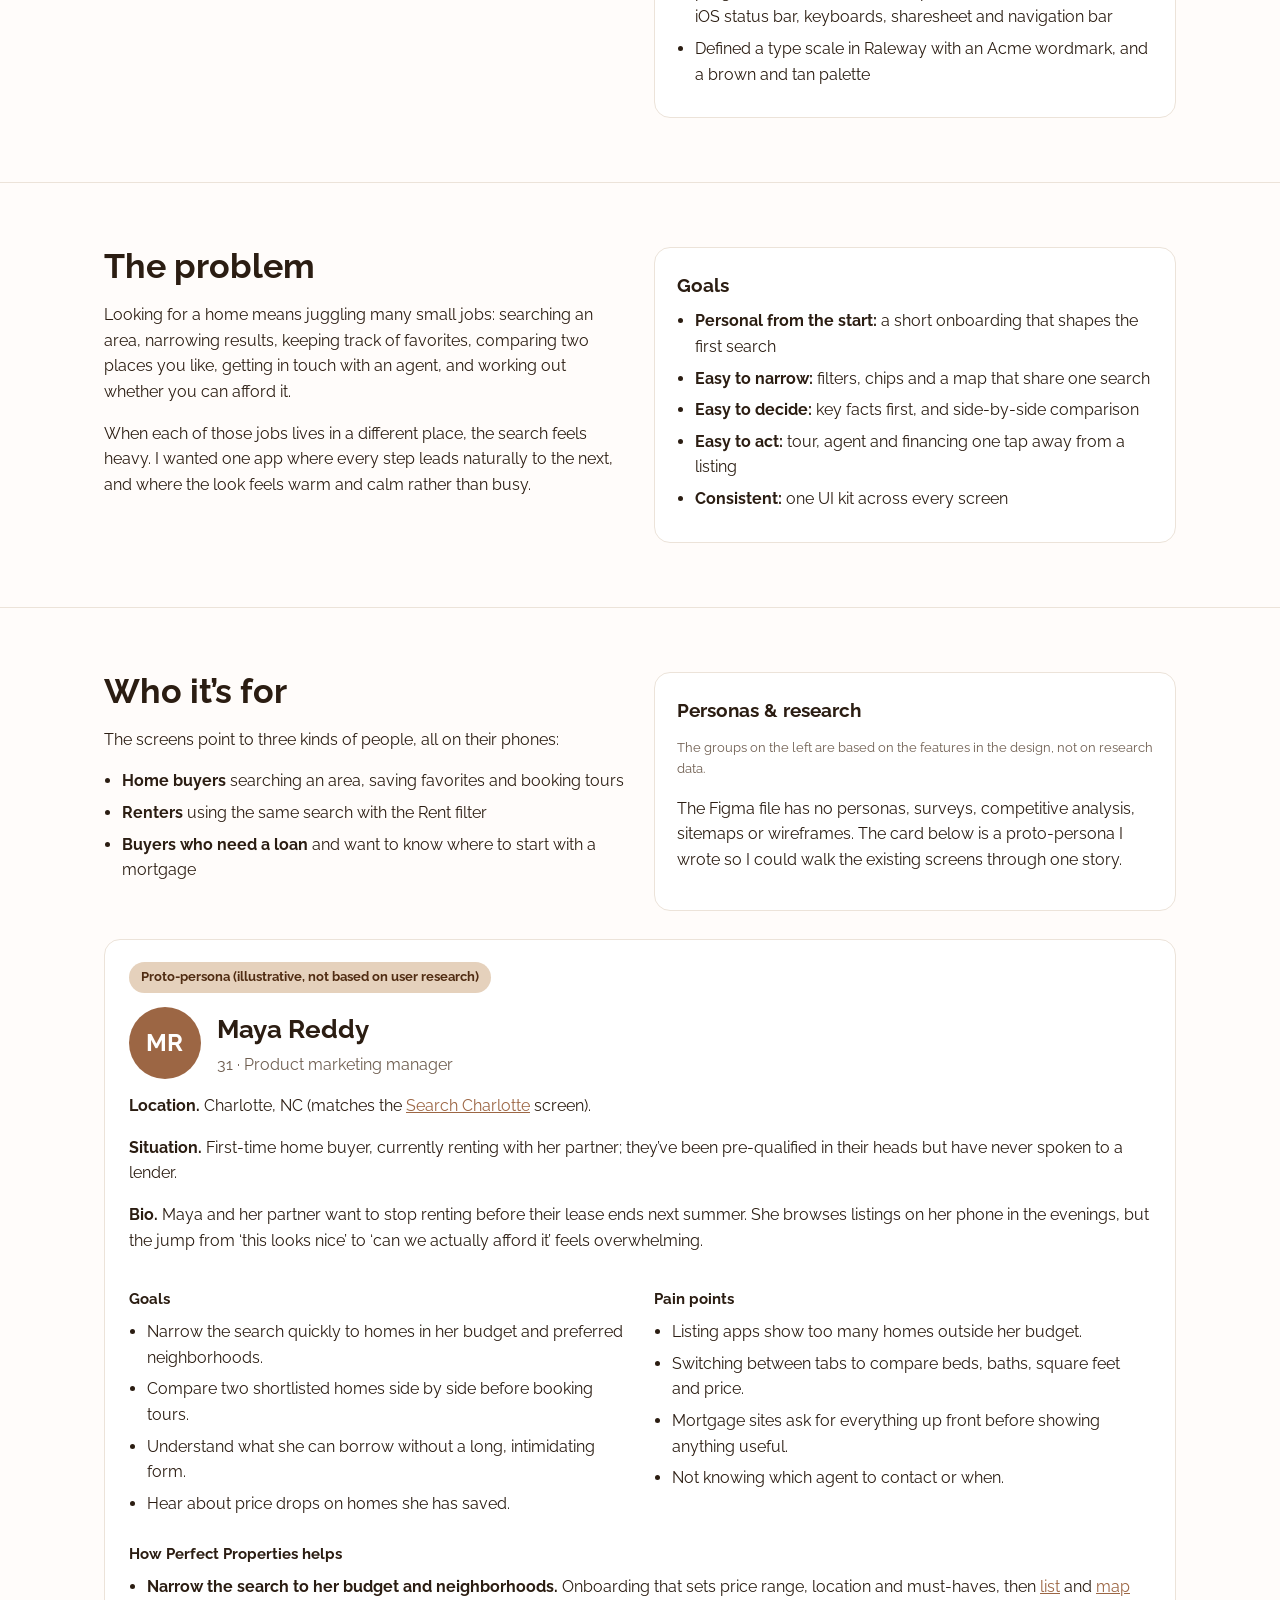
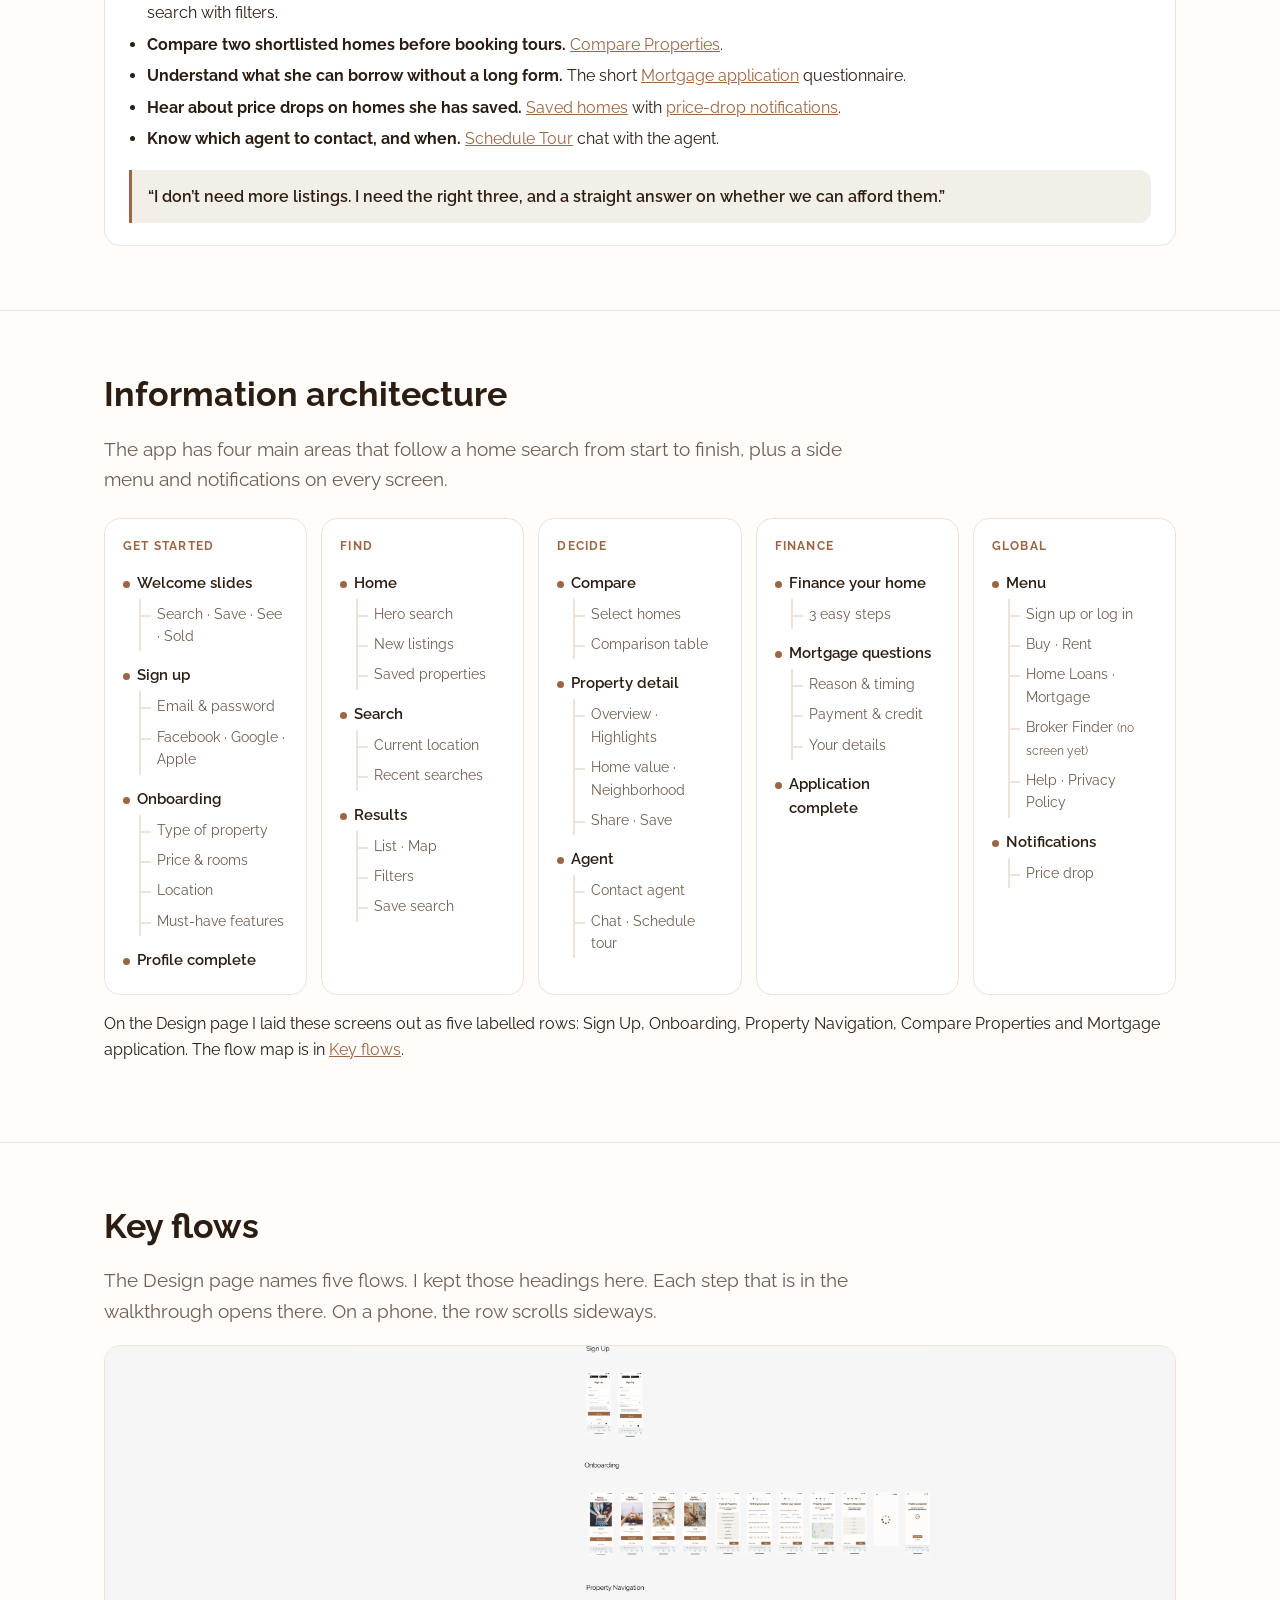
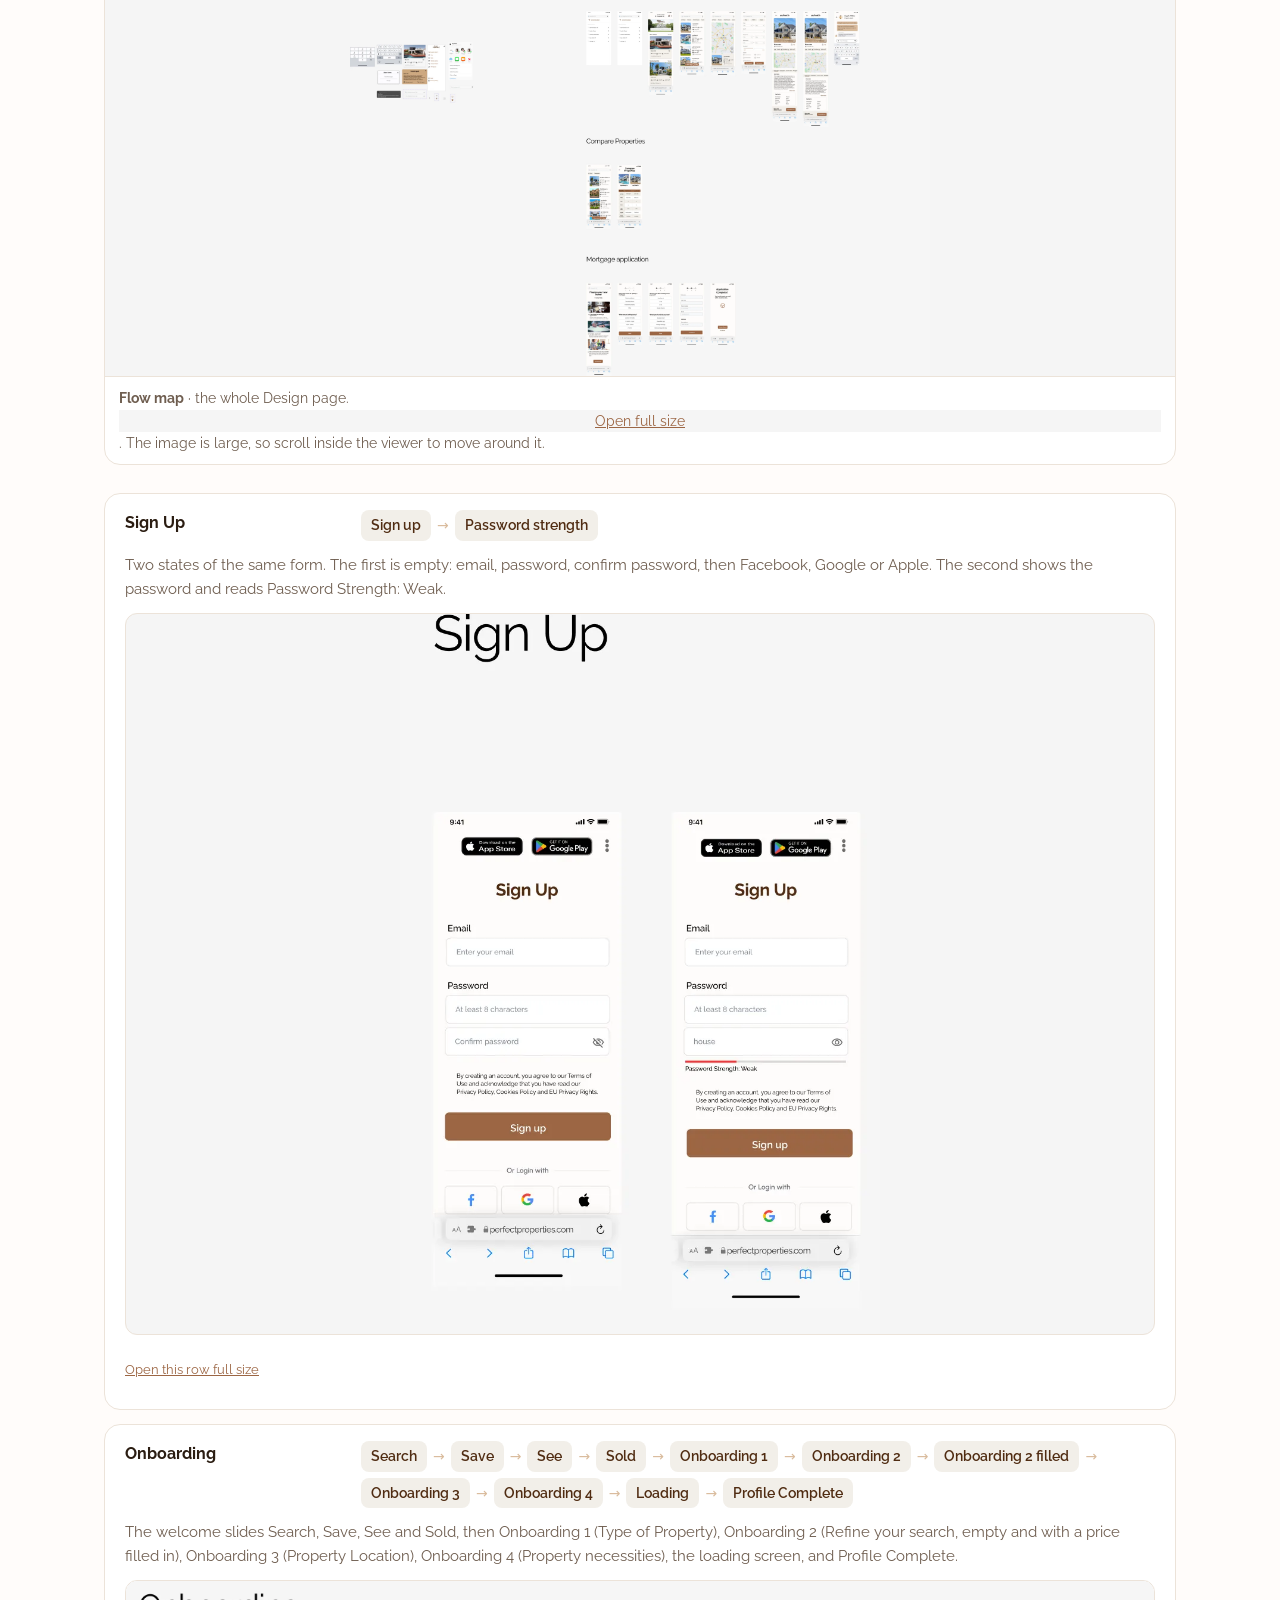
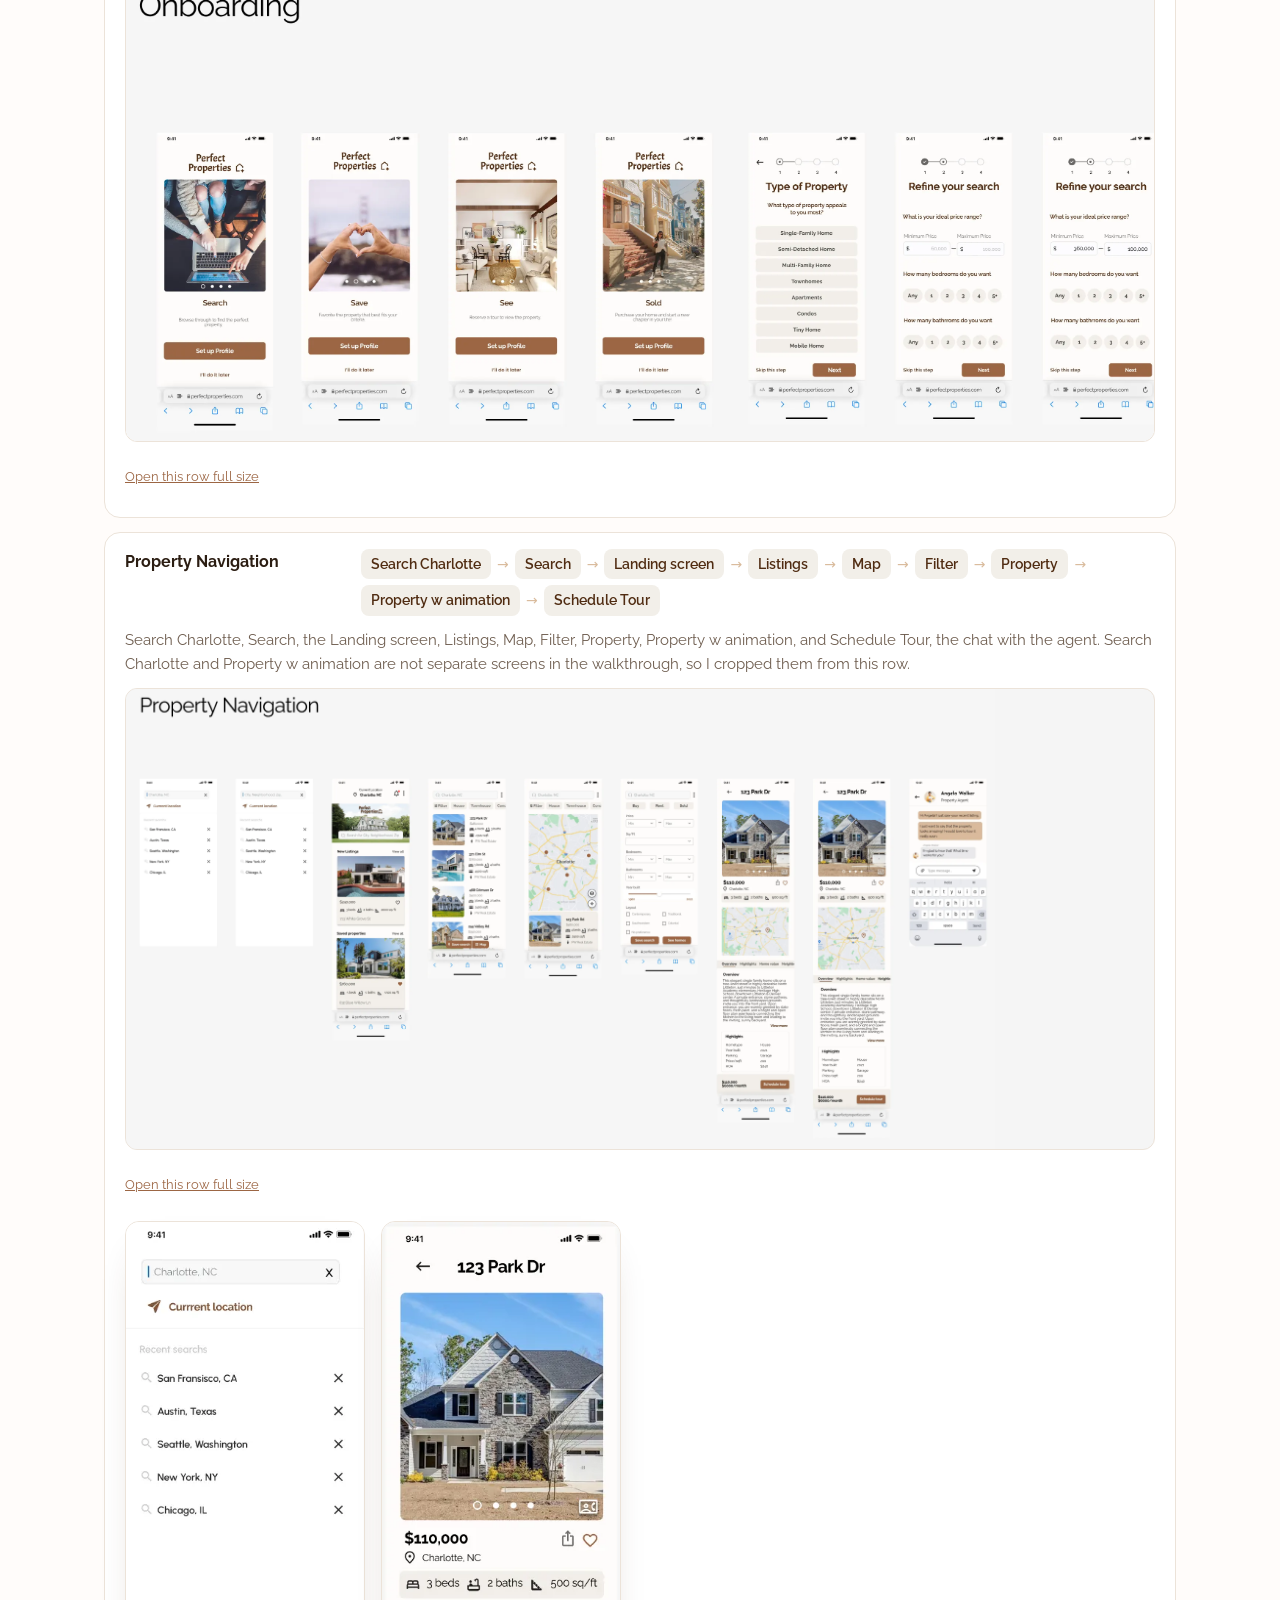
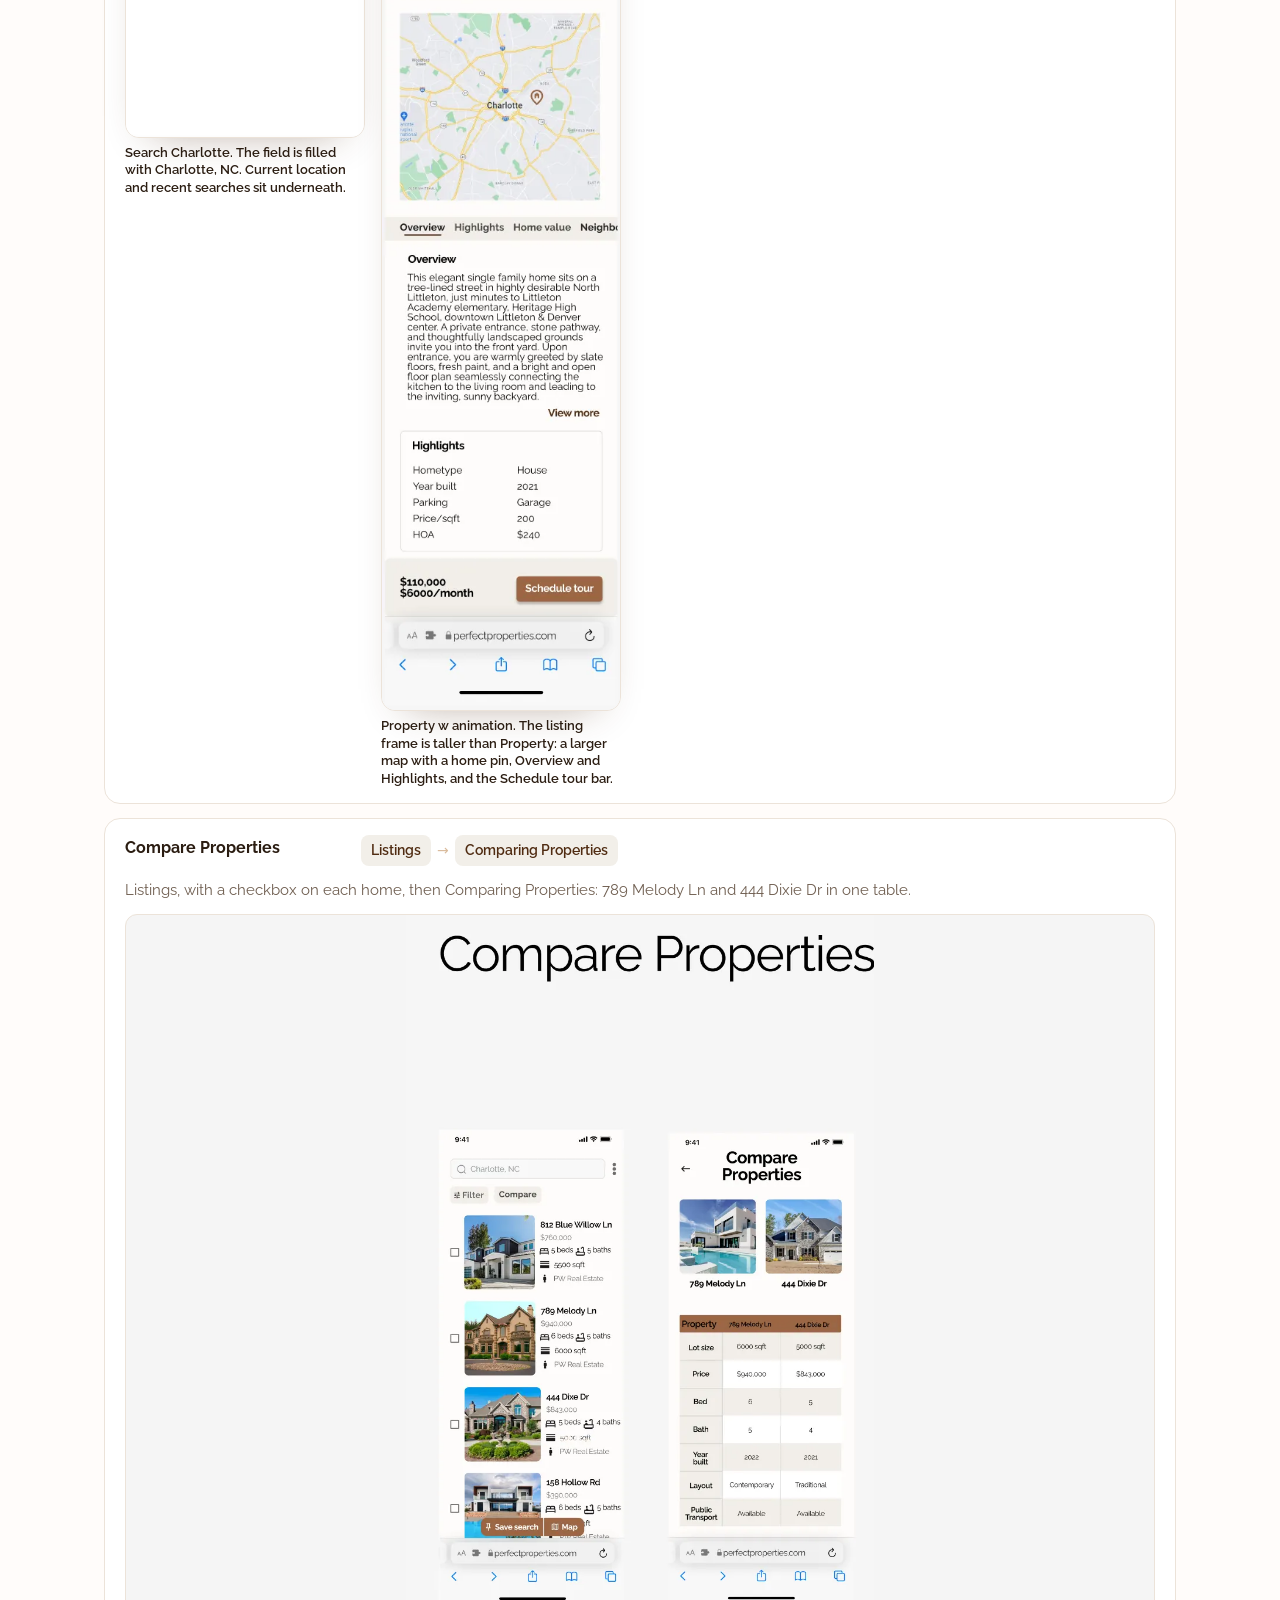
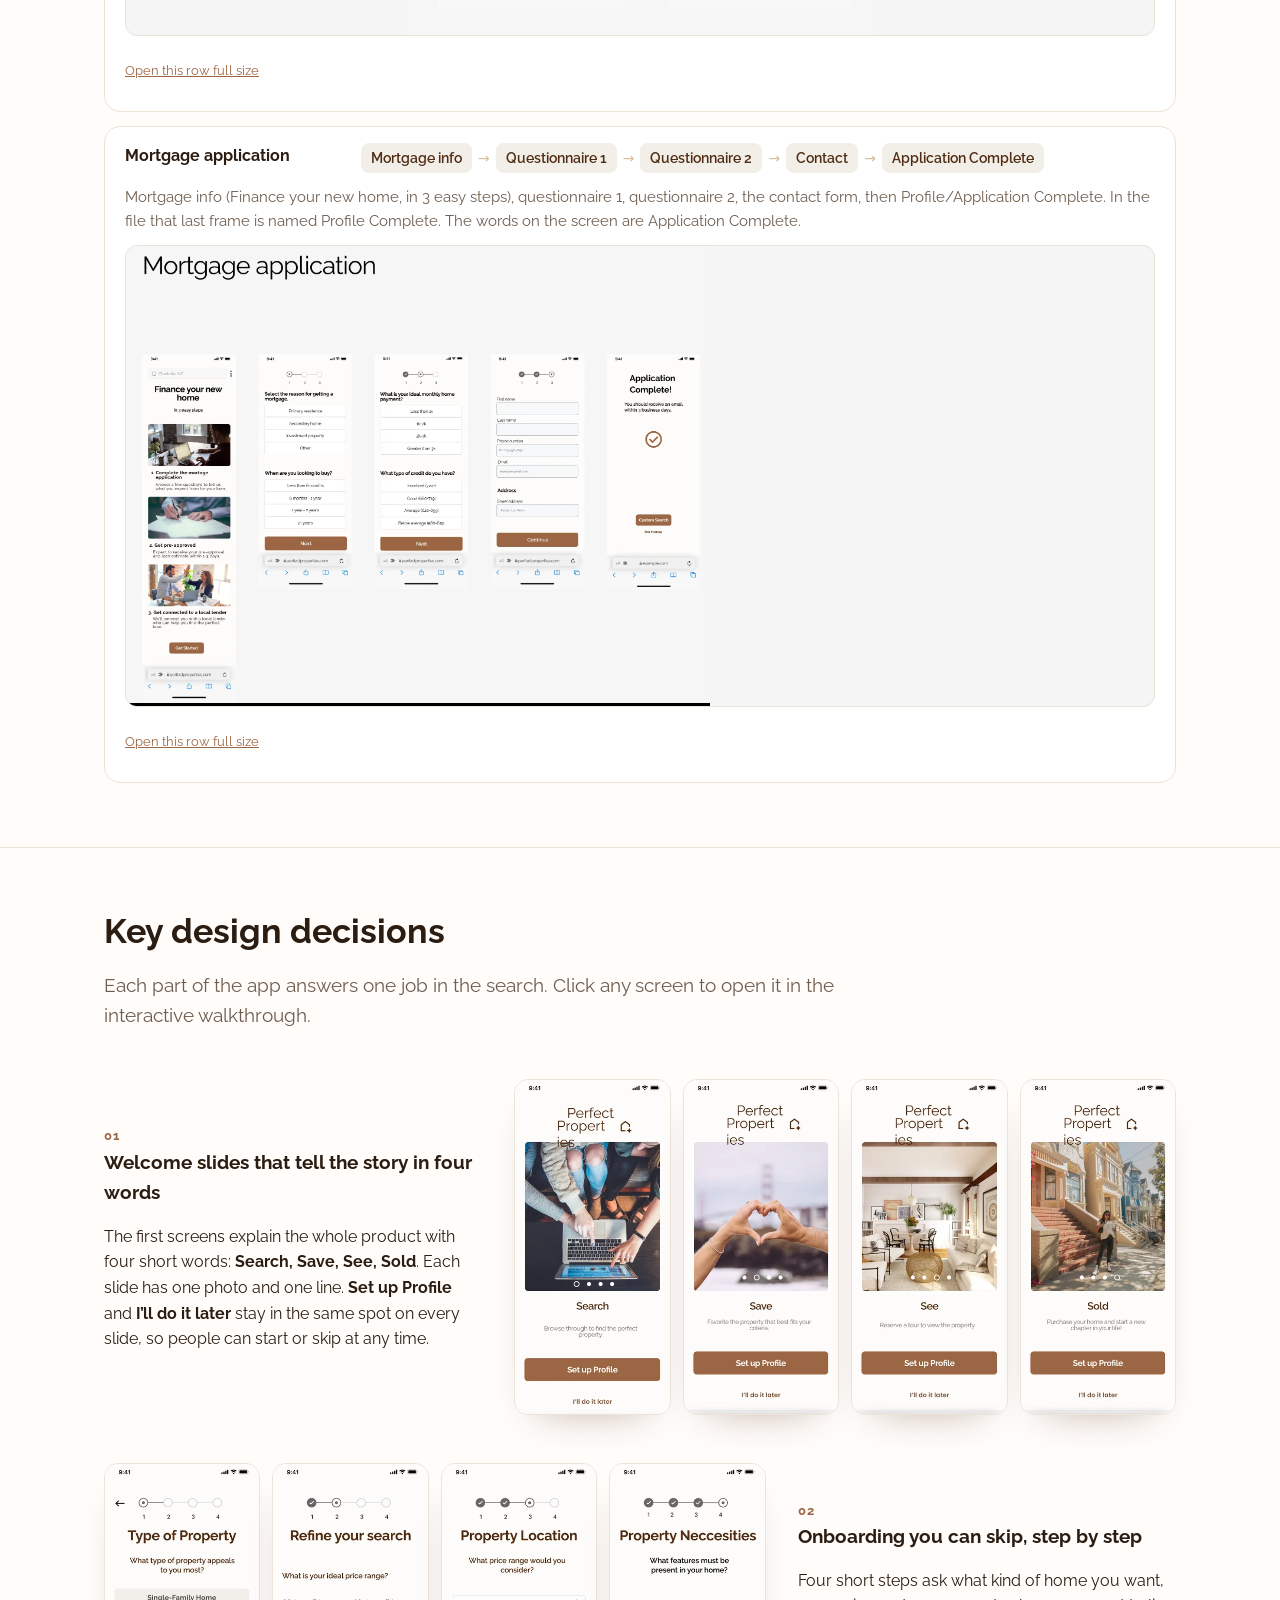
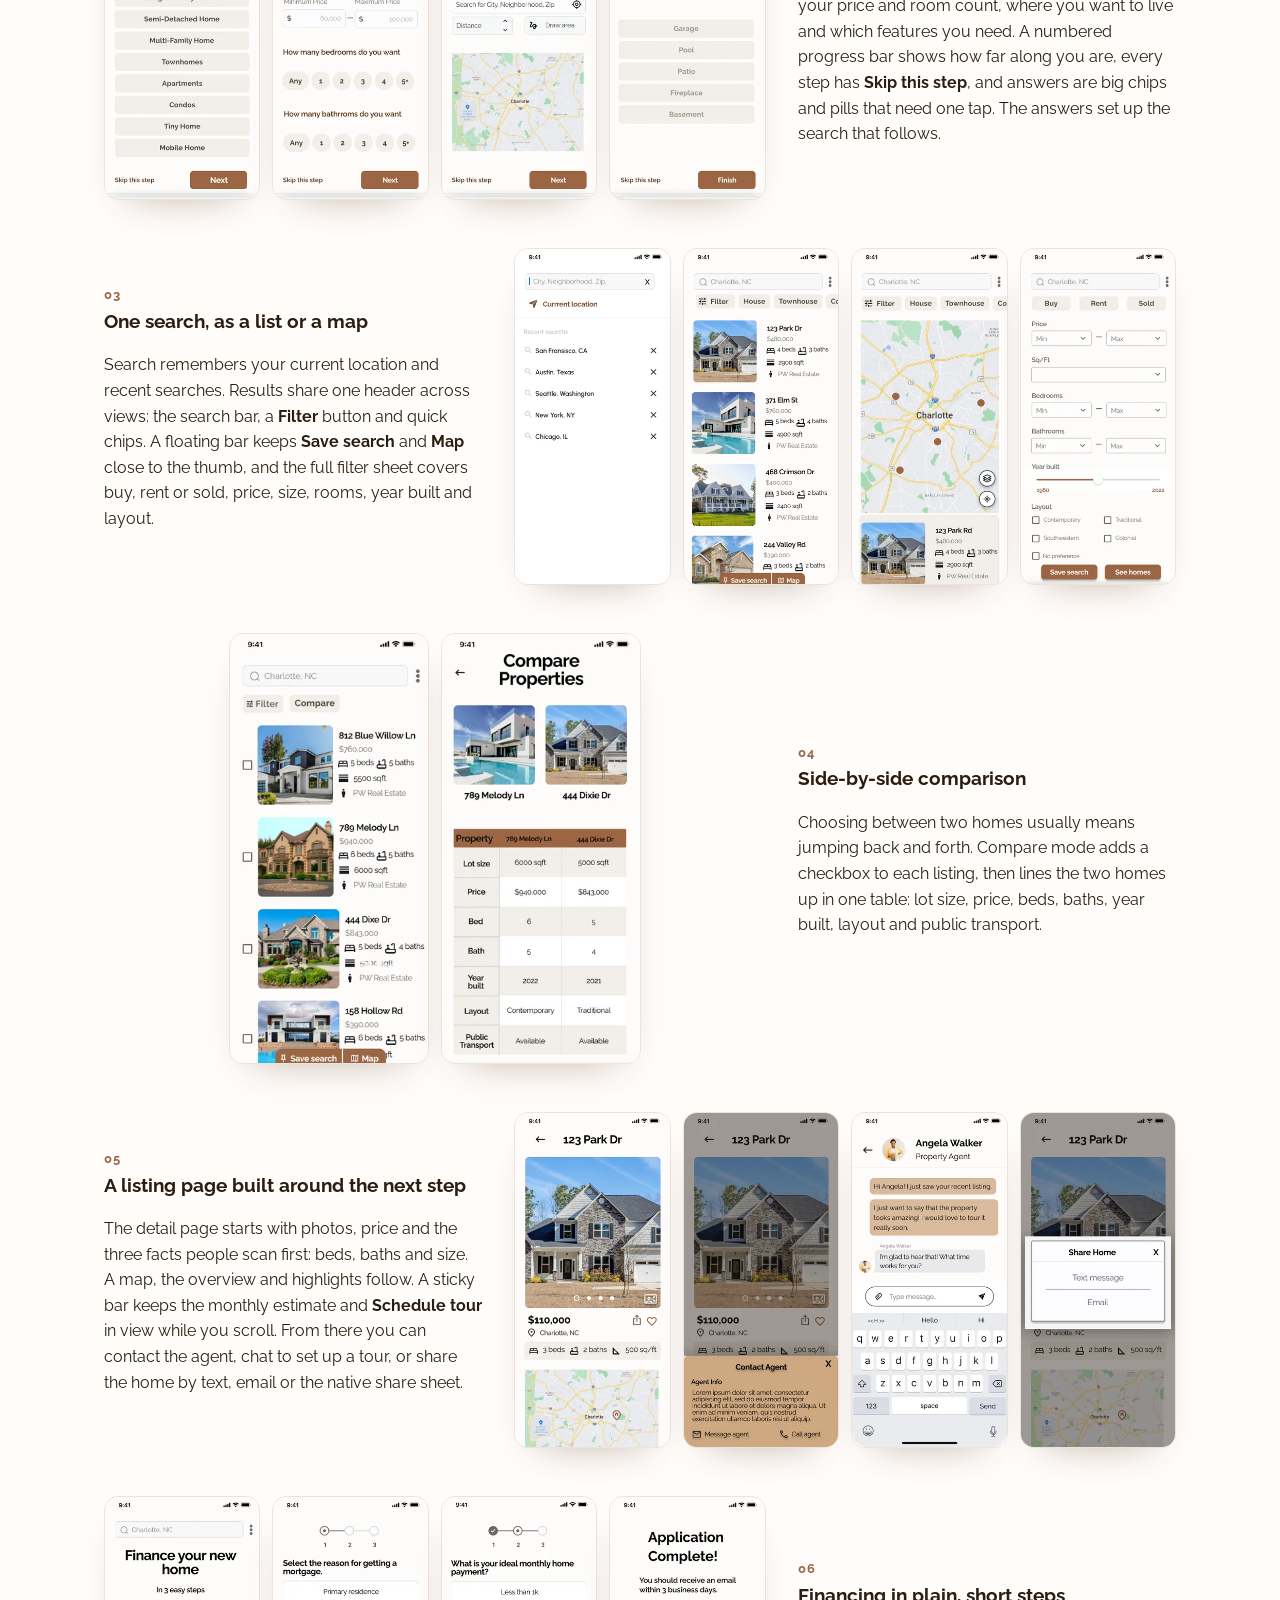
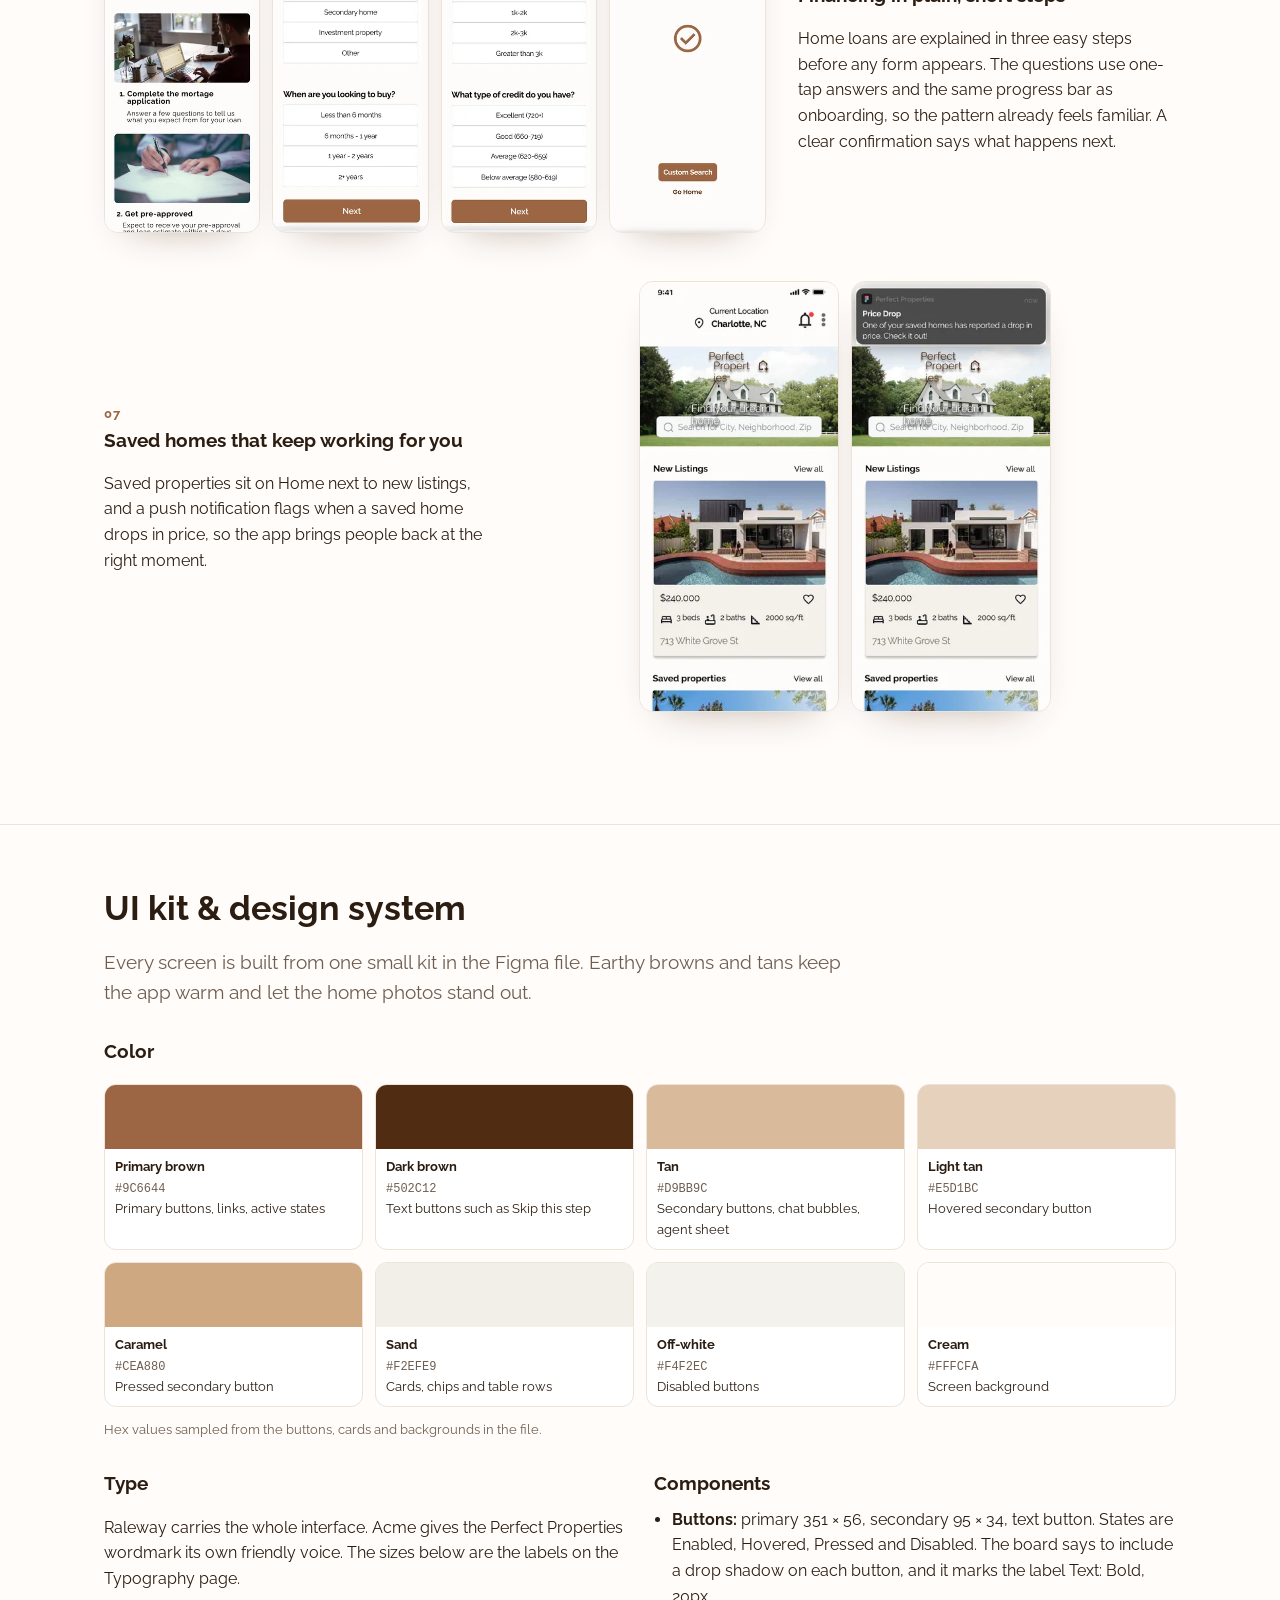
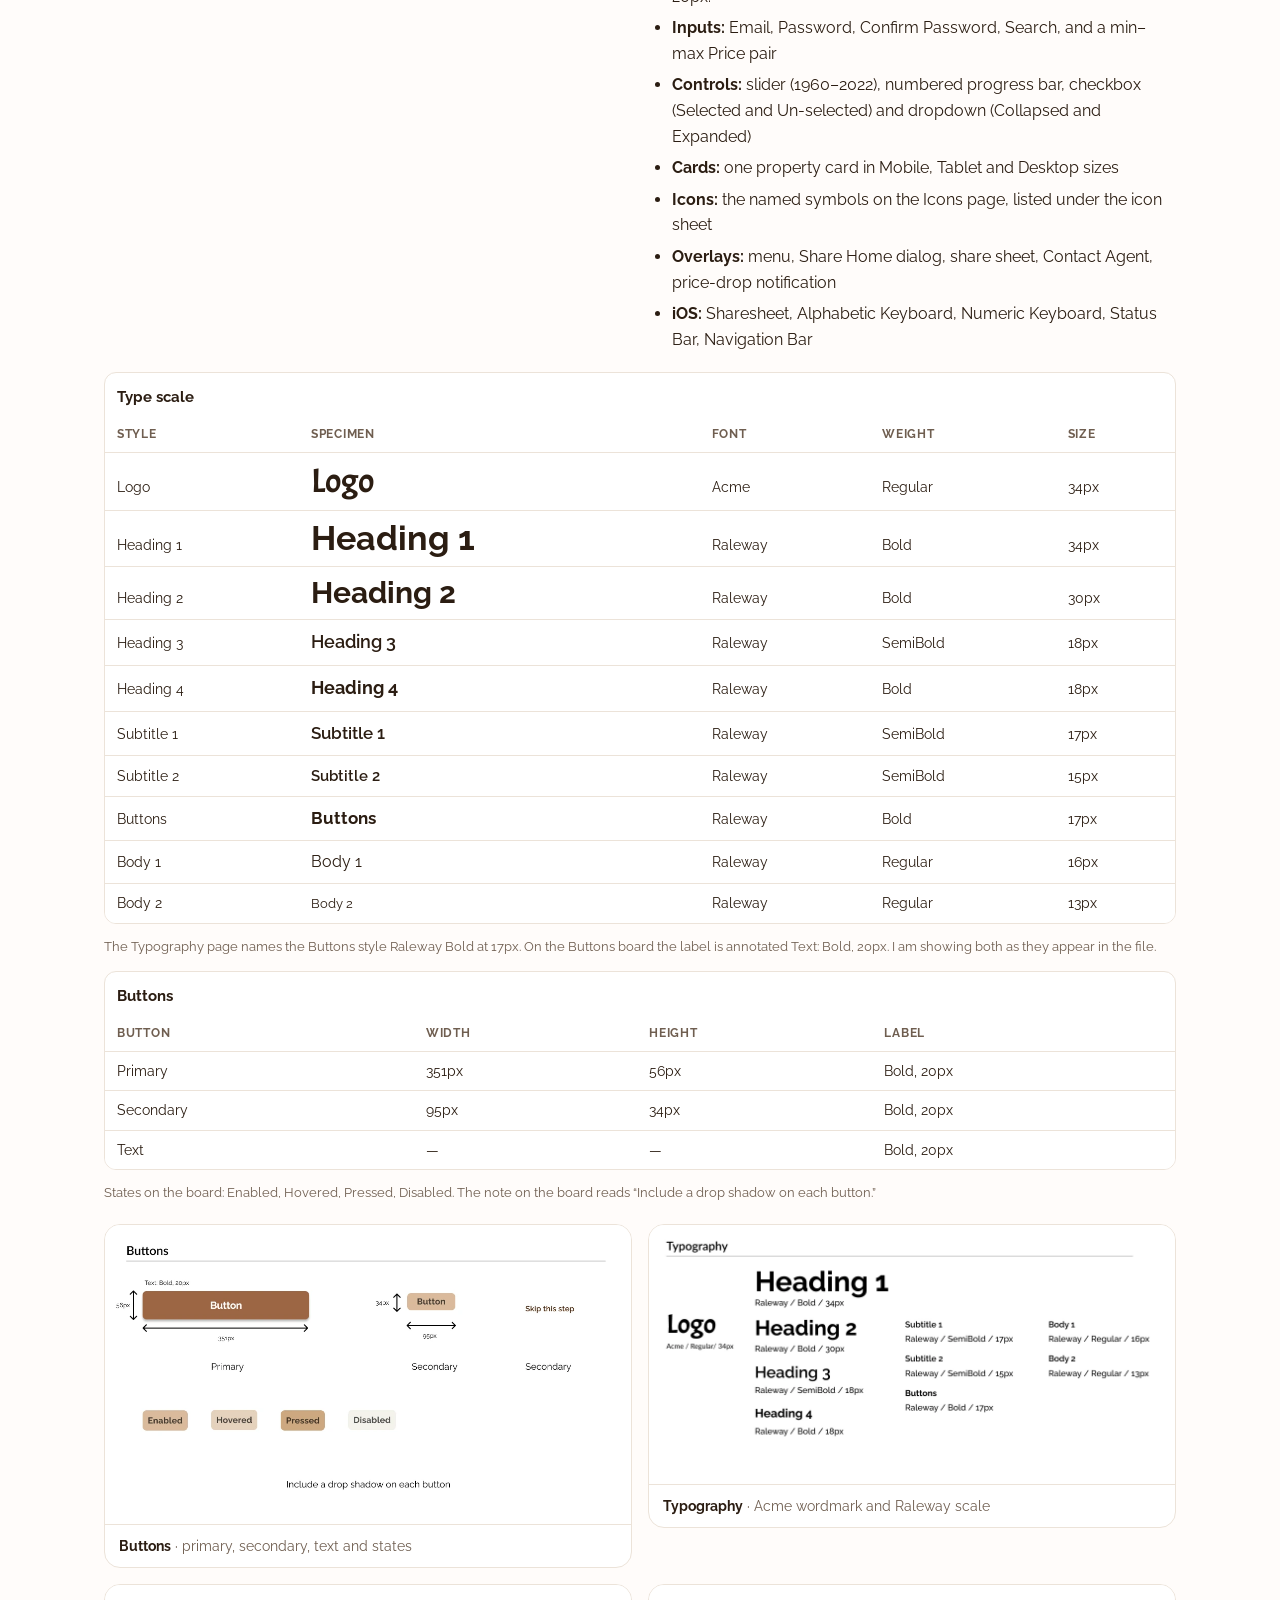
==== commit 4936e025: "Add Design-page flows, kit boards, and a proto-persona. The case study now shows the Figma Design pa" ====
--- a/index.html
+++ b/index.html
@@ -3,7 +3,7 @@
 <meta name="description" content="UX case study by Suvarna Myneni: Perfect Properties, a mobile real estate app for searching, comparing, touring and financing a home, with its own UI kit.">
 <link rel="preconnect" href="https://fonts.googleapis.com"><link href="https://fonts.googleapis.com/css2?family=Raleway:wght@400;500;600;700&family=Acme&display=swap" rel="stylesheet">
 <link rel="stylesheet" href="assets/style.css"></head><body>
-<nav class="top"><div class="wrap"><a class="brand" href="#">Suvarna Myneni</a><div class="links"><a href="#problem">Problem</a><a href="#ia">IA</a><a href="#flows">Flows</a><a href="#decisions">Design decisions</a><a href="#kit">UI kit</a><a href="#gallery">Screens</a><a href="#reflection">Reflection</a><a href="https://suvarnamyneni-project.github.io">Portfolio</a></div><a class="btn" href="walkthrough.html">Open prototype →</a></div></nav>
+<nav class="top"><div class="wrap"><a class="brand" href="#">Suvarna Myneni</a><div class="links"><a href="#problem">Problem</a><a href="#users">Who it’s for</a><a href="#ia">IA</a><a href="#flows">Flows</a><a href="#decisions">Design decisions</a><a href="#kit">UI kit</a><a href="#gallery">Screens</a><a href="#reflection">Reflection</a><a href="https://suvarnamyneni-project.github.io">Portfolio</a></div><a class="btn" href="walkthrough.html">Open prototype →</a></div></nav>
 <header class="hero"><div class="wrap">
 <div class="eyebrow">UX case study · Mobile app &amp; UI kit</div>
 <h1><span class="logo">Perfect Properties</span> —<br>A calmer way to find a home</h1>
@@ -12,11 +12,12 @@
 <p><a class="btn" href="walkthrough.html">Click through all 32 screens →</a> &nbsp; <a class="btn ghost" href="#gallery">Browse the screen gallery</a></p>
 <div class="heroimg"><a href="walkthrough.html#14" title="Open in walkthrough: Home"><img src="img/hero.webp" alt="Perfect Properties screens: Home, Listings, Property detail and Map" width="1600" height="900"></a></div>
 <p class="note">Listings, addresses, prices and people shown in the screens are sample content from the design file.</p>
+<nav class="ontop" aria-label="On this page"><span>On this page</span><a href="#role">Role</a><a href="#problem">Problem</a><a href="#users">Who it’s for</a><a href="#ia">Information architecture</a><a href="#flows">Key flows</a><a href="#decisions">Design decisions</a><a href="#kit">UI kit</a><a href="#gallery">Screens</a><a href="#reflection">Reflection</a></nav>
 </div></header>
 
 <section id="role"><div class="wrap grid2">
 <div><h2>My role</h2><p>I designed Perfect Properties in Figma: the information architecture, the main user flows, the screens and their states, and the UI kit of colors, type and components the screens are built from.</p></div>
-<div class="card"><h3>What I did</h3><ul class="clean"><li>Mapped the app into five areas: get started, find, decide, finance and global menu</li><li>Designed 27 mobile screens plus overlays for the menu, sharing, contacting an agent and notifications</li><li>Built a UI kit with buttons and their states, inputs, sliders, progress bar, checkboxes, dropdowns, cards and icons</li><li>Defined a type scale in Raleway with an Acme wordmark, and a brown and tan palette</li></ul></div>
+<div class="card"><h3>What I did</h3><ul class="clean"><li>Mapped the app into five areas: get started, find, decide, finance and global menu</li><li>Designed 27 mobile screens plus overlays for the menu, sharing, contacting an agent and notifications</li><li>Built a UI kit with buttons and their states, inputs, sliders, progress bar, checkboxes, dropdowns, cards, icons, and the iOS status bar, keyboards, sharesheet and navigation bar</li><li>Defined a type scale in Raleway with an Acme wordmark, and a brown and tan palette</li></ul></div>
 </div></section>
 
 <section id="problem"><div class="wrap grid2">
@@ -24,9 +25,31 @@
 <div class="card"><h3>Goals</h3><ul class="clean"><li><b>Personal from the start:</b> a short onboarding that shapes the first search</li><li><b>Easy to narrow:</b> filters, chips and a map that share one search</li><li><b>Easy to decide:</b> key facts first, and side-by-side comparison</li><li><b>Easy to act:</b> tour, agent and financing one tap away from a listing</li><li><b>Consistent:</b> one UI kit across every screen</li></ul></div>
 </div></section>
 
-<section id="users"><div class="wrap grid2">
+<section id="users"><div class="wrap">
+<div class="grid2">
 <div><h2>Who it’s for</h2><p>The screens point to three kinds of people, all on their phones:</p><ul class="clean"><li><b>Home buyers</b> searching an area, saving favorites and booking tours</li><li><b>Renters</b> using the same search with the Rent filter</li><li><b>Buyers who need a loan</b> and want to know where to start with a mortgage</li></ul></div>
-<div class="card"><h3>Personas &amp; research</h3><p class="note">The groups on the left are based on the features in the design, not on research data.</p></div>
+<div class="card"><h3>Personas &amp; research</h3><p class="note">The groups on the left are based on the features in the design, not on research data.</p><p>The Figma file has no personas, surveys, competitive analysis, sitemaps or wireframes. The card below is a proto-persona I wrote so I could walk the existing screens through one story.</p></div>
+</div>
+<article class="persona" aria-labelledby="maya-name">
+<p class="plabel">Proto-persona (illustrative, not based on user research)</p>
+<div class="who"><div class="avatar" aria-hidden="true">MR</div><div><h3 id="maya-name">Maya Reddy</h3><p>31 · Product marketing manager</p></div></div>
+<p class="situation"><b>Location.</b> Charlotte, NC (matches the <a href="#search-charlotte">Search Charlotte</a> screen).</p>
+<p><b>Situation.</b> First-time home buyer, currently renting with her partner; they’ve been pre-qualified in their heads but have never spoken to a lender.</p>
+<p><b>Bio.</b> Maya and her partner want to stop renting before their lease ends next summer. She browses listings on her phone in the evenings, but the jump from ‘this looks nice’ to ‘can we actually afford it’ feels overwhelming.</p>
+<div class="cols">
+<div><h4>Goals</h4><ul class="clean"><li>Narrow the search quickly to homes in her budget and preferred neighborhoods.</li><li>Compare two shortlisted homes side by side before booking tours.</li><li>Understand what she can borrow without a long, intimidating form.</li><li>Hear about price drops on homes she has saved.</li></ul></div>
+<div><h4>Pain points</h4><ul class="clean"><li>Listing apps show too many homes outside her budget.</li><li>Switching between tabs to compare beds, baths, square feet and price.</li><li>Mortgage sites ask for everything up front before showing anything useful.</li><li>Not knowing which agent to contact or when.</li></ul></div>
+</div>
+<h4>How Perfect Properties helps</h4>
+<ul class="clean">
+<li><b>Narrow the search to her budget and neighborhoods.</b> Onboarding that sets price range, location and must-haves, then <a href="walkthrough.html#18">list</a> and <a href="walkthrough.html#19">map</a> search with filters.</li>
+<li><b>Compare two shortlisted homes before booking tours.</b> <a href="walkthrough.html#22">Compare Properties</a>.</li>
+<li><b>Understand what she can borrow without a long form.</b> The short <a href="walkthrough.html#29">Mortgage application</a> questionnaire.</li>
+<li><b>Hear about price drops on homes she has saved.</b> <a href="walkthrough.html#14">Saved homes</a> with <a href="walkthrough.html#16">price-drop notifications</a>.</li>
+<li><b>Know which agent to contact, and when.</b> <a href="walkthrough.html#27">Schedule Tour</a> chat with the agent.</li>
+</ul>
+<blockquote>“I don’t need more listings. I need the right three, and a straight answer on whether we can afford them.”</blockquote>
+</article>
 </div></section>
 
 <section id="ia"><div class="wrap"><h2>Information architecture</h2><p class="lead">The app has four main areas that follow a home search from start to finish, plus a side menu and notifications on every screen.</p>
@@ -36,23 +59,82 @@
 <div class="col"><h4>Decide</h4><ul><li>Compare<ul><li>Select homes</li><li>Comparison table</li></ul></li><li>Property detail<ul><li>Overview · Highlights</li><li>Home value · Neighborhood</li><li>Share · Save</li></ul></li><li>Agent<ul><li>Contact agent</li><li>Chat · Schedule tour</li></ul></li></ul></div>
 <div class="col"><h4>Finance</h4><ul><li>Finance your home<ul><li>3 easy steps</li></ul></li><li>Mortgage questions<ul><li>Reason &amp; timing</li><li>Payment &amp; credit</li><li>Your details</li></ul></li><li>Application complete</li></ul></div>
 <div class="col"><h4>Global</h4><ul><li>Menu<ul><li>Sign up or log in</li><li>Buy · Rent</li><li>Home Loans · Mortgage</li><li>Broker Finder <small>(no screen yet)</small></li><li>Help · Privacy Policy</li></ul></li><li>Notifications<ul><li>Price drop</li></ul></li></ul></div>
-</div></div></section>
+</div>
+<p>On the Design page I laid these screens out as five labelled rows: Sign Up, Onboarding, Property Navigation, Compare Properties and Mortgage application. The flow map is in <a href="#flows">Key flows</a>.</p>
+</div></section>
 
-<section id="flows"><div class="wrap"><h2>Key flows</h2><p class="lead">Five journeys tie the screens together. Each step opens in the walkthrough.</p>
+<section id="flows"><div class="wrap"><h2>Key flows</h2><p class="lead">The Design page names five flows. I kept those headings here. Each step that is in the walkthrough opens there. On a phone, the row scrolls sideways.</p>
+<figure class="flowmap" id="flowmap">
+<a class="zoomlink" href="img/design-flow-map.webp"><img src="img/design-flow-map.webp" alt="Flow map of the Design page: rows labelled Sign Up, Onboarding, Property Navigation, Compare Properties and Mortgage application. Loose components sit to the left of Property Navigation." width="3680" height="4000"></a>
+<figcaption><b>Flow map</b> · the whole Design page. <a class="zoomlink" href="img/design-flow-map.webp" data-alt="Flow map of the Design page, full size">Open full size</a>. The image is large, so scroll inside the viewer to move around it.</figcaption>
+</figure>
 <div class="flows">
-<div class="flow"><h3>First run</h3><div class="steps"><a href="walkthrough.html#01">Welcome — Search</a> <i>→</i> <a href="walkthrough.html#05">Sign up</a> <i>→</i> <a href="walkthrough.html#07">Onboarding 1 — Type of property</a> <i>→</i> <a href="walkthrough.html#08">Onboarding 2 — Refine your search</a> <i>→</i> <a href="walkthrough.html#10">Onboarding 3 — Property location</a> <i>→</i> <a href="walkthrough.html#11">Onboarding 4 — Property necessities</a> <i>→</i> <a href="walkthrough.html#13">Profile complete</a></div></div>
-<div class="flow"><h3>Find a home</h3><div class="steps"><a href="walkthrough.html#14">Home</a> <i>→</i> <a href="walkthrough.html#17">Search — recent searches</a> <i>→</i> <a href="walkthrough.html#18">Listings</a> <i>→</i> <a href="walkthrough.html#20">Filters</a> <i>→</i> <a href="walkthrough.html#19">Map view</a></div></div>
-<div class="flow"><h3>Compare two homes</h3><div class="steps"><a href="walkthrough.html#18">Listings</a> <i>→</i> <a href="walkthrough.html#21">Listings — select to compare</a> <i>→</i> <a href="walkthrough.html#22">Compare properties</a></div></div>
-<div class="flow"><h3>Tour a home</h3><div class="steps"><a href="walkthrough.html#23">Property detail</a> <i>→</i> <a href="walkthrough.html#26">Contact agent</a> <i>→</i> <a href="walkthrough.html#27">Chat with agent — schedule a tour</a></div></div>
-<div class="flow"><h3>Get financing</h3><div class="steps"><a href="walkthrough.html#15">Menu</a> <i>→</i> <a href="walkthrough.html#28">Finance your new home</a> <i>→</i> <a href="walkthrough.html#29">Mortgage questions — step 1</a> <i>→</i> <a href="walkthrough.html#30">Mortgage questions — step 2</a> <i>→</i> <a href="walkthrough.html#31">Mortgage — your details</a> <i>→</i> <a href="walkthrough.html#32">Application complete</a></div></div>
+<article class="flow" id="flow-signup">
+<h3>Sign Up</h3>
+<div class="steps"><a href="walkthrough.html#05">Sign up</a> <i>→</i> <a href="walkthrough.html#06">Password strength</a></div>
+<p class="flowcopy">Two states of the same form. The first is empty: email, password, confirm password, then Facebook, Google or Apple. The second shows the password and reads Password Strength: Weak.</p>
+<div class="flowstrip"><img class="pair" src="img/flow-sign-up.webp" alt="Sign Up row: empty sign-up form and the same form with a weak password shown" width="806" height="1208"></div>
+<p class="stripnote note"><a class="zoomlink" href="img/flow-sign-up.webp" data-alt="Sign Up row, full size">Open this row full size</a></p>
+</article>
+<article class="flow" id="flow-onboarding">
+<h3>Onboarding</h3>
+<div class="steps"><a href="walkthrough.html#01">Search</a> <i>→</i> <a href="walkthrough.html#02">Save</a> <i>→</i> <a href="walkthrough.html#03">See</a> <i>→</i> <a href="walkthrough.html#04">Sold</a> <i>→</i> <a href="walkthrough.html#07">Onboarding 1</a> <i>→</i> <a href="walkthrough.html#08">Onboarding 2</a> <i>→</i> <a href="walkthrough.html#09">Onboarding 2 filled</a> <i>→</i> <a href="walkthrough.html#10">Onboarding 3</a> <i>→</i> <a href="walkthrough.html#11">Onboarding 4</a> <i>→</i> <a href="walkthrough.html#12">Loading</a> <i>→</i> <a href="walkthrough.html#13">Profile Complete</a></div>
+<p class="flowcopy">The welcome slides Search, Save, See and Sold, then Onboarding 1 (Type of Property), Onboarding 2 (Refine your search, empty and with a price filled in), Onboarding 3 (Property Location), Onboarding 4 (Property necessities), the loading screen, and Profile Complete.</p>
+<div class="flowstrip"><img class="wide" loading="lazy" src="img/flow-onboarding.webp" alt="Onboarding row: welcome slides Search, Save, See and Sold, Onboarding 1 to 4, loading, and Profile Complete" width="4418" height="1253"></div>
+<p class="stripnote note"><a class="zoomlink" href="img/flow-onboarding.webp" data-alt="Onboarding row, full size">Open this row full size</a></p>
+</article>
+<article class="flow" id="flow-property">
+<h3>Property Navigation</h3>
+<div class="steps"><a href="#search-charlotte">Search Charlotte</a> <i>→</i> <a href="walkthrough.html#17">Search</a> <i>→</i> <a href="walkthrough.html#14">Landing screen</a> <i>→</i> <a href="walkthrough.html#18">Listings</a> <i>→</i> <a href="walkthrough.html#19">Map</a> <i>→</i> <a href="walkthrough.html#20">Filter</a> <i>→</i> <a href="walkthrough.html#23">Property</a> <i>→</i> <a href="#property-animation">Property w animation</a> <i>→</i> <a href="walkthrough.html#27">Schedule Tour</a></div>
+<p class="flowcopy">Search Charlotte, Search, the Landing screen, Listings, Map, Filter, Property, Property w animation, and Schedule Tour, the chat with the agent. Search Charlotte and Property w animation are not separate screens in the walkthrough, so I cropped them from this row.</p>
+<div class="flowstrip"><img class="wide" loading="lazy" src="img/flow-property-navigation.webp" alt="Property Navigation row: Search Charlotte, Search, Landing screen, Listings, Map, Filter, Property, Property with animation, and Schedule Tour" width="3552" height="1881"></div>
+<p class="stripnote note"><a class="zoomlink" href="img/flow-property-navigation.webp" data-alt="Property Navigation row, full size">Open this row full size</a></p>
+<div class="extrashots">
+<figure id="search-charlotte"><img loading="lazy" src="img/search-charlotte.webp" alt="Search Charlotte screen: the search field reads Charlotte, NC, with Current location and a list of recent searches" width="317" height="686"><figcaption>Search Charlotte. The field is filled with Charlotte, NC. Current location and recent searches sit underneath.</figcaption></figure>
+<figure id="property-animation"><img loading="lazy" src="img/property-w-animation.webp" alt="Property w animation screen: 123 Park Dr scrolled to the map, overview, highlights, price and Schedule tour" width="324" height="1482"><figcaption>Property w animation. The listing frame is taller than Property: a larger map with a home pin, Overview and Highlights, and the Schedule tour bar.</figcaption></figure>
+</div>
+</article>
+<article class="flow" id="flow-compare">
+<h3>Compare Properties</h3>
+<div class="steps"><a href="walkthrough.html#21">Listings</a> <i>→</i> <a href="walkthrough.html#22">Comparing Properties</a></div>
+<p class="flowcopy">Listings, with a checkbox on each home, then Comparing Properties: 789 Melody Ln and 444 Dixie Dr in one table.</p>
+<div class="flowstrip"><img class="pair" loading="lazy" src="img/flow-compare-properties.webp" alt="Compare Properties row: listings with checkboxes and the Comparing Properties table" width="799" height="1229"></div>
+<p class="stripnote note"><a class="zoomlink" href="img/flow-compare-properties.webp" data-alt="Compare Properties row, full size">Open this row full size</a></p>
+</article>
+<article class="flow" id="flow-mortgage">
+<h3>Mortgage application</h3>
+<div class="steps"><a href="walkthrough.html#28">Mortgage info</a> <i>→</i> <a href="walkthrough.html#29">Questionnaire 1</a> <i>→</i> <a href="walkthrough.html#30">Questionnaire 2</a> <i>→</i> <a href="walkthrough.html#31">Contact</a> <i>→</i> <a href="walkthrough.html#32">Application Complete</a></div>
+<p class="flowcopy">Mortgage info (Finance your new home, in 3 easy steps), questionnaire 1, questionnaire 2, the contact form, then Profile/Application Complete. In the file that last frame is named Profile Complete. The words on the screen are Application Complete.</p>
+<div class="flowstrip"><img class="wide" loading="lazy" src="img/flow-mortgage-application.webp" alt="Mortgage application row: Mortgage info, two questionnaires, contact details, and Application Complete" width="1978" height="1559"></div>
+<p class="stripnote note"><a class="zoomlink" href="img/flow-mortgage-application.webp" data-alt="Mortgage application row, full size">Open this row full size</a></p>
+</article>
 </div></div></section>
 
 <section id="decisions"><div class="wrap"><h2>Key design decisions</h2><p class="lead">Each part of the app answers one job in the search. Click any screen to open it in the interactive walkthrough.</p><div class="dec"><div><div class="num">01</div><h3>Welcome slides that tell the story in four words</h3><p>The first screens explain the whole product with four short words: <b>Search, Save, See, Sold</b>. Each slide has one photo and one line. <b>Set up Profile</b> and <b>I’ll do it later</b> stay in the same spot on every slide, so people can start or skip at any time.</p></div><div class="shots "><a href="walkthrough.html#01" title="Open in walkthrough: Welcome — Search"><img loading="lazy" src="thumb/01-welcome-search.webp" alt="Welcome — Search" width="300" height="650"></a><a href="walkthrough.html#02" title="Open in walkthrough: Welcome — Save"><img loading="lazy" src="thumb/02-welcome-save.webp" alt="Welcome — Save" width="300" height="650"></a><a href="walkthrough.html#03" title="Open in walkthrough: Welcome — See"><img loading="lazy" src="thumb/03-welcome-see.webp" alt="Welcome — See" width="300" height="650"></a><a href="walkthrough.html#04" title="Open in walkthrough: Welcome — Sold"><img loading="lazy" src="thumb/04-welcome-sold.webp" alt="Welcome — Sold" width="300" height="650"></a></div></div><div class="dec"><div><div class="num">02</div><h3>Onboarding you can skip, step by step</h3><p>Four short steps ask what kind of home you want, your price and room count, where you want to live and which features you need. A numbered progress bar shows how far along you are, every step has <b>Skip this step</b>, and answers are big chips and pills that need one tap. The answers set up the search that follows.</p></div><div class="shots "><a href="walkthrough.html#07" title="Open in walkthrough: Onboarding 1 — Type of property"><img loading="lazy" src="thumb/07-onboarding-property-type.webp" alt="Onboarding 1 — Type of property" width="300" height="650"></a><a href="walkthrough.html#08" title="Open in walkthrough: Onboarding 2 — Refine your search"><img loading="lazy" src="thumb/08-onboarding-refine-search.webp" alt="Onboarding 2 — Refine your search" width="300" height="650"></a><a href="walkthrough.html#10" title="Open in walkthrough: Onboarding 3 — Property location"><img loading="lazy" src="thumb/10-onboarding-location.webp" alt="Onboarding 3 — Property location" width="300" height="650"></a><a href="walkthrough.html#11" title="Open in walkthrough: Onboarding 4 — Property necessities"><img loading="lazy" src="thumb/11-onboarding-necessities.webp" alt="Onboarding 4 — Property necessities" width="300" height="650"></a></div></div><div class="dec"><div><div class="num">03</div><h3>One search, as a list or a map</h3><p>Search remembers your current location and recent searches. Results share one header across views: the search bar, a <b>Filter</b> button and quick chips. A floating bar keeps <b>Save search</b> and <b>Map</b> close to the thumb, and the full filter sheet covers buy, rent or sold, price, size, rooms, year built and layout.</p></div><div class="shots "><a href="walkthrough.html#17" title="Open in walkthrough: Search — recent searches"><img loading="lazy" src="thumb/17-search.webp" alt="Search — recent searches" width="300" height="650"></a><a href="walkthrough.html#18" title="Open in walkthrough: Listings"><img loading="lazy" src="thumb/18-listings.webp" alt="Listings" width="300" height="650"></a><a href="walkthrough.html#19" title="Open in walkthrough: Map view"><img loading="lazy" src="thumb/19-map.webp" alt="Map view" width="300" height="650"></a><a href="walkthrough.html#20" title="Open in walkthrough: Filters"><img loading="lazy" src="thumb/20-filter.webp" alt="Filters" width="300" height="650"></a></div></div><div class="dec"><div><div class="num">04</div><h3>Side-by-side comparison</h3><p>Choosing between two homes usually means jumping back and forth. Compare mode adds a checkbox to each listing, then lines the two homes up in one table: lot size, price, beds, baths, year built, layout and public transport.</p></div><div class="shots two"><a href="walkthrough.html#21" title="Open in walkthrough: Listings — select to compare"><img loading="lazy" src="thumb/21-listings-compare.webp" alt="Listings — select to compare" width="300" height="650"></a><a href="walkthrough.html#22" title="Open in walkthrough: Compare properties"><img loading="lazy" src="thumb/22-compare.webp" alt="Compare properties" width="300" height="650"></a></div></div><div class="dec"><div><div class="num">05</div><h3>A listing page built around the next step</h3><p>The detail page starts with photos, price and the three facts people scan first: beds, baths and size. A map, the overview and highlights follow. A sticky bar keeps the monthly estimate and <b>Schedule tour</b> in view while you scroll. From there you can contact the agent, chat to set up a tour, or share the home by text, email or the native share sheet.</p></div><div class="shots "><a href="walkthrough.html#23" title="Open in walkthrough: Property detail"><img loading="lazy" src="thumb/23-property-detail.webp" alt="Property detail" width="300" height="650"></a><a href="walkthrough.html#26" title="Open in walkthrough: Contact agent"><img loading="lazy" src="thumb/26-contact-agent.webp" alt="Contact agent" width="300" height="650"></a><a href="walkthrough.html#27" title="Open in walkthrough: Chat with agent — schedule a tour"><img loading="lazy" src="thumb/27-agent-chat.webp" alt="Chat with agent — schedule a tour" width="300" height="650"></a><a href="walkthrough.html#24" title="Open in walkthrough: Share home"><img loading="lazy" src="thumb/24-share-home.webp" alt="Share home" width="300" height="650"></a></div></div><div class="dec"><div><div class="num">06</div><h3>Financing in plain, short steps</h3><p>Home loans are explained in three easy steps before any form appears. The questions use one-tap answers and the same progress bar as onboarding, so the pattern already feels familiar. A clear confirmation says what happens next.</p></div><div class="shots "><a href="walkthrough.html#28" title="Open in walkthrough: Finance your new home"><img loading="lazy" src="thumb/28-finance-home.webp" alt="Finance your new home" width="300" height="650"></a><a href="walkthrough.html#29" title="Open in walkthrough: Mortgage questions — step 1"><img loading="lazy" src="thumb/29-mortgage-questions-1.webp" alt="Mortgage questions — step 1" width="300" height="650"></a><a href="walkthrough.html#30" title="Open in walkthrough: Mortgage questions — step 2"><img loading="lazy" src="thumb/30-mortgage-questions-2.webp" alt="Mortgage questions — step 2" width="300" height="650"></a><a href="walkthrough.html#32" title="Open in walkthrough: Application complete"><img loading="lazy" src="thumb/32-application-complete.webp" alt="Application complete" width="300" height="650"></a></div></div><div class="dec"><div><div class="num">07</div><h3>Saved homes that keep working for you</h3><p>Saved properties sit on Home next to new listings, and a push notification flags when a saved home drops in price, so the app brings people back at the right moment.</p></div><div class="shots two"><a href="walkthrough.html#14" title="Open in walkthrough: Home"><img loading="lazy" src="thumb/14-home.webp" alt="Home" width="300" height="650"></a><a href="walkthrough.html#16" title="Open in walkthrough: Price drop notification"><img loading="lazy" src="thumb/16-home-price-drop.webp" alt="Price drop notification" width="300" height="650"></a></div></div></div></section>
 
 <section id="kit"><div class="wrap"><h2>UI kit &amp; design system</h2><p class="lead">Every screen is built from one small kit in the Figma file. Earthy browns and tans keep the app warm and let the home photos stand out.</p>
 <h3 style="margin-top:28px">Color</h3><div class="swatches"><div class="sw"><div style="background:#9C6644"></div><p><b>Primary brown</b><code>#9C6644</code><br>Primary buttons, links, active states</p></div><div class="sw"><div style="background:#502C12"></div><p><b>Dark brown</b><code>#502C12</code><br>Text buttons such as Skip this step</p></div><div class="sw"><div style="background:#D9BB9C"></div><p><b>Tan</b><code>#D9BB9C</code><br>Secondary buttons, chat bubbles, agent sheet</p></div><div class="sw"><div style="background:#E5D1BC"></div><p><b>Light tan</b><code>#E5D1BC</code><br>Hovered secondary button</p></div><div class="sw"><div style="background:#CEA880"></div><p><b>Caramel</b><code>#CEA880</code><br>Pressed secondary button</p></div><div class="sw"><div style="background:#F2EFE9"></div><p><b>Sand</b><code>#F2EFE9</code><br>Cards, chips and table rows</p></div><div class="sw"><div style="background:#F4F2EC"></div><p><b>Off-white</b><code>#F4F2EC</code><br>Disabled buttons</p></div><div class="sw"><div style="background:#FFFCFA"></div><p><b>Cream</b><code>#FFFCFA</code><br>Screen background</p></div></div><p class="note">Hex values sampled from the buttons, cards and backgrounds in the file.</p>
-<div class="grid2" style="margin-top:28px"><div><h3>Type</h3><p>Raleway carries the whole interface, from 34px headings to 13px body text. Acme gives the Perfect Properties wordmark its own friendly voice.</p><div class="type"><div><b class=logo>Logo</b><span>Acme · Regular · 34</span></div><div><b>Heading 1</b><span>Raleway · Bold · 34</span></div><div><b>Heading 2</b><span>Raleway · Bold · 30</span></div><div><b>Heading 3</b><span>Raleway · SemiBold · 18</span></div><div><b>Heading 4</b><span>Raleway · Bold · 18</span></div><div><b>Subtitle 1</b><span>Raleway · SemiBold · 17</span></div><div><b>Subtitle 2</b><span>Raleway · SemiBold · 15</span></div><div><b>Buttons</b><span>Raleway · Bold · 17</span></div><div><b>Body 1</b><span>Raleway · Regular · 16</span></div><div><b>Body 2</b><span>Raleway · Regular · 13</span></div></div></div>
-<div><h3>Components</h3><ul class="clean"><li><b>Buttons:</b> a 351 × 56 primary, a 95 × 34 secondary and a text button, with enabled, hovered, pressed and disabled states and a soft drop shadow</li><li><b>Inputs:</b> email, password with show and hide, search, and a min–max price pair</li><li><b>Controls:</b> slider, numbered progress bar, checkbox and dropdown</li><li><b>Cards:</b> one property card in mobile, tablet and desktop sizes</li><li><b>Icons:</b> beds, baths, size, location, share, favorite and social sign-in</li><li><b>Overlays:</b> menu, share dialog, share sheet, contact agent, notification</li></ul></div></div>
+<div class="grid2" style="margin-top:28px"><div><h3>Type</h3><p>Raleway carries the whole interface. Acme gives the Perfect Properties wordmark its own friendly voice. The sizes below are the labels on the Typography page.</p></div>
+<div><h3>Components</h3><ul class="clean"><li><b>Buttons:</b> primary 351 × 56, secondary 95 × 34, text button. States are Enabled, Hovered, Pressed and Disabled. The board says to include a drop shadow on each button, and it marks the label Text: Bold, 20px.</li><li><b>Inputs:</b> Email, Password, Confirm Password, Search, and a min–max Price pair</li><li><b>Controls:</b> slider (1960–2022), numbered progress bar, checkbox (Selected and Un-selected) and dropdown (Collapsed and Expanded)</li><li><b>Cards:</b> one property card in Mobile, Tablet and Desktop sizes</li><li><b>Icons:</b> the named symbols on the Icons page, listed under the icon sheet</li><li><b>Overlays:</b> menu, Share Home dialog, share sheet, Contact Agent, price-drop notification</li><li><b>iOS:</b> Sharesheet, Alphabetic Keyboard, Numeric Keyboard, Status Bar, Navigation Bar</li></ul></div></div>
+<div class="tablewrap"><table class="spec"><caption>Type scale</caption><thead><tr><th>Style</th><th>Specimen</th><th>Font</th><th>Weight</th><th>Size</th></tr></thead><tbody>
+<tr><td>Logo</td><td class="logo" style="font-size:34px;line-height:1.2">Logo</td><td>Acme</td><td>Regular</td><td>34px</td></tr>
+<tr><td>Heading 1</td><td style="font-weight:700;font-size:34px;line-height:1.15">Heading 1</td><td>Raleway</td><td>Bold</td><td>34px</td></tr>
+<tr><td>Heading 2</td><td style="font-weight:700;font-size:30px;line-height:1.2">Heading 2</td><td>Raleway</td><td>Bold</td><td>30px</td></tr>
+<tr><td>Heading 3</td><td style="font-weight:600;font-size:18px">Heading 3</td><td>Raleway</td><td>SemiBold</td><td>18px</td></tr>
+<tr><td>Heading 4</td><td style="font-weight:700;font-size:18px">Heading 4</td><td>Raleway</td><td>Bold</td><td>18px</td></tr>
+<tr><td>Subtitle 1</td><td style="font-weight:600;font-size:17px">Subtitle 1</td><td>Raleway</td><td>SemiBold</td><td>17px</td></tr>
+<tr><td>Subtitle 2</td><td style="font-weight:600;font-size:15px">Subtitle 2</td><td>Raleway</td><td>SemiBold</td><td>15px</td></tr>
+<tr><td>Buttons</td><td style="font-weight:700;font-size:17px">Buttons</td><td>Raleway</td><td>Bold</td><td>17px</td></tr>
+<tr><td>Body 1</td><td style="font-weight:400;font-size:16px">Body 1</td><td>Raleway</td><td>Regular</td><td>16px</td></tr>
+<tr><td>Body 2</td><td style="font-weight:400;font-size:13px">Body 2</td><td>Raleway</td><td>Regular</td><td>13px</td></tr>
+</tbody></table></div>
+<p class="note">The Typography page names the Buttons style Raleway Bold at 17px. On the Buttons board the label is annotated Text: Bold, 20px. I am showing both as they appear in the file.</p>
+<div class="tablewrap"><table class="spec"><caption>Buttons</caption><thead><tr><th>Button</th><th>Width</th><th>Height</th><th>Label</th></tr></thead><tbody>
+<tr><td>Primary</td><td>351px</td><td>56px</td><td>Bold, 20px</td></tr>
+<tr><td>Secondary</td><td>95px</td><td>34px</td><td>Bold, 20px</td></tr>
+<tr><td>Text</td><td>—</td><td>—</td><td>Bold, 20px</td></tr>
+</tbody></table></div>
+<p class="note">States on the board: Enabled, Hovered, Pressed, Disabled. The note on the board reads “Include a drop shadow on each button.”</p>
 <div class="kit">
 <figure><img loading="lazy" src="img/kit-buttons.webp" alt="Buttons and states" width="1036" height="589"><figcaption><b>Buttons</b> · primary, secondary, text and states</figcaption></figure>
 <figure><img loading="lazy" src="img/kit-typography.webp" alt="Typography" width="1064" height="524"><figcaption><b>Typography</b> · Acme wordmark and Raleway scale</figcaption></figure>
@@ -60,13 +142,37 @@
 <figure><img loading="lazy" src="img/kit-icons.webp" alt="Icons" width="1064" height="615"><figcaption><b>Icons</b> · property facts, navigation and sign-in</figcaption></figure>
 <figure><img loading="lazy" src="img/kit-ui-elements.webp" alt="UI elements" width="1036" height="1410"><figcaption><b>UI elements</b> · inputs, slider, progress bar, checkbox, dropdown</figcaption></figure>
 <figure><img loading="lazy" src="img/kit-maps.webp" alt="Maps" width="1184" height="763"><figcaption><b>Maps</b> · map assets used in search and listing detail</figcaption></figure>
-</div></div></section>
+<figure><img loading="lazy" src="img/ios-components.webp" alt="iOS components board: Sharesheet, Alphabetic Keyboard, Numeric Keyboard, Status Bar and Navigation Bar" width="1961" height="1083"><figcaption><b>iOS components</b> · Sharesheet, Alphabetic Keyboard, Numeric Keyboard, Status Bar, Navigation Bar</figcaption></figure>
+<figure><img loading="lazy" src="img/loose-components.webp" alt="Loose components from the Design page: keyboards, property card, side menu, share sheet, Share Home dialog, Contact Agent, price-drop notification, search bars, checkboxes and favorite icons" width="1623" height="814"><figcaption><b>Loose components</b> · side menu, share sheet, Share Home, Contact Agent, price-drop notification, card, and search, checkbox and favorite variants. These sit on the Design page, separate from the UI Elements board.</figcaption></figure>
+</div>
+<h3>Icons</h3>
+<p>Named symbols on the Icons page. A few marks on that board have no layer name, so I left them off this list.</p>
+<ul class="chips"><li>bed</li><li>bathtub</li><li>square_foot</li><li>boy</li><li>horizontal_split</li><li>location_on</li><li>map</li><li>favorite</li><li>visibility</li><li>visibility_off</li><li>check_circle</li><li>attach_money</li><li>push_pin</li><li>ios_share</li><li>gesture</li><li>search</li><li>near_me</li><li>my_location</li><li>Back</li><li>facebook</li><li>Google</li><li>Apple</li></ul>
+</div></section>
 
-<section id="gallery" class="gal"><div class="wrap"><h2>Screen gallery</h2><p class="lead">All 32 screens and states, grouped by area. Each one opens in the clickable walkthrough, where hotspots link the screens the way the app does.</p><h3>Welcome &amp; sign up <span>6 screens</span></h3><div class="thumbs"><a href="walkthrough.html#01"><img loading="lazy" src="thumb/01-welcome-search.webp" alt="" width="300" height="650"><span>01 · Welcome — Search</span></a><a href="walkthrough.html#02"><img loading="lazy" src="thumb/02-welcome-save.webp" alt="" width="300" height="650"><span>02 · Welcome — Save</span></a><a href="walkthrough.html#03"><img loading="lazy" src="thumb/03-welcome-see.webp" alt="" width="300" height="650"><span>03 · Welcome — See</span></a><a href="walkthrough.html#04"><img loading="lazy" src="thumb/04-welcome-sold.webp" alt="" width="300" height="650"><span>04 · Welcome — Sold</span></a><a href="walkthrough.html#05"><img loading="lazy" src="thumb/05-sign-up.webp" alt="" width="300" height="650"><span>05 · Sign up</span></a><a href="walkthrough.html#06"><img loading="lazy" src="thumb/06-sign-up-password-strength.webp" alt="" width="300" height="650"><span>06 · Sign up — password strength</span></a></div><h3>Onboarding <span>7 screens</span></h3><div class="thumbs"><a href="walkthrough.html#07"><img loading="lazy" src="thumb/07-onboarding-property-type.webp" alt="" width="300" height="650"><span>07 · Onboarding 1 — Type of property</span></a><a href="walkthrough.html#08"><img loading="lazy" src="thumb/08-onboarding-refine-search.webp" alt="" width="300" height="650"><span>08 · Onboarding 2 — Refine your search</span></a><a href="walkthrough.html#09"><img loading="lazy" src="thumb/09-onboarding-refine-filled.webp" alt="" width="300" height="650"><span>09 · Onboarding 2 — Price filled in</span></a><a href="walkthrough.html#10"><img loading="lazy" src="thumb/10-onboarding-location.webp" alt="" width="300" height="650"><span>10 · Onboarding 3 — Property location</span></a><a href="walkthrough.html#11"><img loading="lazy" src="thumb/11-onboarding-necessities.webp" alt="" width="300" height="650"><span>11 · Onboarding 4 — Property necessities</span></a><a href="walkthrough.html#12"><img loading="lazy" src="thumb/12-loading.webp" alt="" width="300" height="650"><span>12 · Loading</span></a><a href="walkthrough.html#13"><img loading="lazy" src="thumb/13-profile-complete.webp" alt="" width="300" height="650"><span>13 · Profile complete</span></a></div><h3>Home <span>3 screens</span></h3><div class="thumbs"><a href="walkthrough.html#14"><img loading="lazy" src="thumb/14-home.webp" alt="" width="300" height="650"><span>14 · Home</span></a><a href="walkthrough.html#15"><img loading="lazy" src="thumb/15-home-menu.webp" alt="" width="300" height="650"><span>15 · Menu</span></a><a href="walkthrough.html#16"><img loading="lazy" src="thumb/16-home-price-drop.webp" alt="" width="300" height="650"><span>16 · Price drop notification</span></a></div><h3>Search &amp; browse <span>6 screens</span></h3><div class="thumbs"><a href="walkthrough.html#17"><img loading="lazy" src="thumb/17-search.webp" alt="" width="300" height="650"><span>17 · Search — recent searches</span></a><a href="walkthrough.html#18"><img loading="lazy" src="thumb/18-listings.webp" alt="" width="300" height="650"><span>18 · Listings</span></a><a href="walkthrough.html#19"><img loading="lazy" src="thumb/19-map.webp" alt="" width="300" height="650"><span>19 · Map view</span></a><a href="walkthrough.html#20"><img loading="lazy" src="thumb/20-filter.webp" alt="" width="300" height="650"><span>20 · Filters</span></a><a href="walkthrough.html#21"><img loading="lazy" src="thumb/21-listings-compare.webp" alt="" width="300" height="650"><span>21 · Listings — select to compare</span></a><a href="walkthrough.html#22"><img loading="lazy" src="thumb/22-compare.webp" alt="" width="300" height="650"><span>22 · Compare properties</span></a></div><h3>Property detail &amp; agent <span>5 screens</span></h3><div class="thumbs"><a href="walkthrough.html#23"><img loading="lazy" src="thumb/23-property-detail.webp" alt="" width="300" height="650"><span>23 · Property detail</span></a><a href="walkthrough.html#24"><img loading="lazy" src="thumb/24-share-home.webp" alt="" width="300" height="650"><span>24 · Share home</span></a><a href="walkthrough.html#25"><img loading="lazy" src="thumb/25-share-sheet.webp" alt="" width="300" height="650"><span>25 · Share sheet</span></a><a href="walkthrough.html#26"><img loading="lazy" src="thumb/26-contact-agent.webp" alt="" width="300" height="650"><span>26 · Contact agent</span></a><a href="walkthrough.html#27"><img loading="lazy" src="thumb/27-agent-chat.webp" alt="" width="300" height="650"><span>27 · Chat with agent — schedule a tour</span></a></div><h3>Home loans <span>5 screens</span></h3><div class="thumbs"><a href="walkthrough.html#28"><img loading="lazy" src="thumb/28-finance-home.webp" alt="" width="300" height="650"><span>28 · Finance your new home</span></a><a href="walkthrough.html#29"><img loading="lazy" src="thumb/29-mortgage-questions-1.webp" alt="" width="300" height="650"><span>29 · Mortgage questions — step 1</span></a><a href="walkthrough.html#30"><img loading="lazy" src="thumb/30-mortgage-questions-2.webp" alt="" width="300" height="650"><span>30 · Mortgage questions — step 2</span></a><a href="walkthrough.html#31"><img loading="lazy" src="thumb/31-mortgage-contact.webp" alt="" width="300" height="650"><span>31 · Mortgage — your details</span></a><a href="walkthrough.html#32"><img loading="lazy" src="thumb/32-application-complete.webp" alt="" width="300" height="650"><span>32 · Application complete</span></a></div><p class="note" style="margin-top:20px">Menu, price drop, share and contact agent screens are composed from the overlay components in the file, placed over the screen they open from.</p></div></section>
+<section id="gallery" class="gal"><div class="wrap"><h2>Screen gallery</h2><p class="lead">All 32 screens and states, grouped by area. Each one opens in the clickable walkthrough, where hotspots link the screens the way the app does.</p><h3>Welcome &amp; sign up <span>6 screens</span></h3><div class="thumbs"><a href="walkthrough.html#01"><img loading="lazy" src="thumb/01-welcome-search.webp" alt="" width="300" height="650"><span>01 · Welcome — Search</span></a><a href="walkthrough.html#02"><img loading="lazy" src="thumb/02-welcome-save.webp" alt="" width="300" height="650"><span>02 · Welcome — Save</span></a><a href="walkthrough.html#03"><img loading="lazy" src="thumb/03-welcome-see.webp" alt="" width="300" height="650"><span>03 · Welcome — See</span></a><a href="walkthrough.html#04"><img loading="lazy" src="thumb/04-welcome-sold.webp" alt="" width="300" height="650"><span>04 · Welcome — Sold</span></a><a href="walkthrough.html#05"><img loading="lazy" src="thumb/05-sign-up.webp" alt="" width="300" height="650"><span>05 · Sign up</span></a><a href="walkthrough.html#06"><img loading="lazy" src="thumb/06-sign-up-password-strength.webp" alt="" width="300" height="650"><span>06 · Sign up — password strength</span></a></div><h3>Onboarding <span>7 screens</span></h3><div class="thumbs"><a href="walkthrough.html#07"><img loading="lazy" src="thumb/07-onboarding-property-type.webp" alt="" width="300" height="650"><span>07 · Onboarding 1 — Type of property</span></a><a href="walkthrough.html#08"><img loading="lazy" src="thumb/08-onboarding-refine-search.webp" alt="" width="300" height="650"><span>08 · Onboarding 2 — Refine your search</span></a><a href="walkthrough.html#09"><img loading="lazy" src="thumb/09-onboarding-refine-filled.webp" alt="" width="300" height="650"><span>09 · Onboarding 2 — Price filled in</span></a><a href="walkthrough.html#10"><img loading="lazy" src="thumb/10-onboarding-location.webp" alt="" width="300" height="650"><span>10 · Onboarding 3 — Property location</span></a><a href="walkthrough.html#11"><img loading="lazy" src="thumb/11-onboarding-necessities.webp" alt="" width="300" height="650"><span>11 · Onboarding 4 — Property necessities</span></a><a href="walkthrough.html#12"><img loading="lazy" src="thumb/12-loading.webp" alt="" width="300" height="650"><span>12 · Loading</span></a><a href="walkthrough.html#13"><img loading="lazy" src="thumb/13-profile-complete.webp" alt="" width="300" height="650"><span>13 · Profile complete</span></a></div><h3>Home <span>3 screens</span></h3><div class="thumbs"><a href="walkthrough.html#14"><img loading="lazy" src="thumb/14-home.webp" alt="" width="300" height="650"><span>14 · Home</span></a><a href="walkthrough.html#15"><img loading="lazy" src="thumb/15-home-menu.webp" alt="" width="300" height="650"><span>15 · Menu</span></a><a href="walkthrough.html#16"><img loading="lazy" src="thumb/16-home-price-drop.webp" alt="" width="300" height="650"><span>16 · Price drop notification</span></a></div><h3>Search &amp; browse <span>6 screens</span></h3><div class="thumbs"><a href="walkthrough.html#17"><img loading="lazy" src="thumb/17-search.webp" alt="" width="300" height="650"><span>17 · Search — recent searches</span></a><a href="walkthrough.html#18"><img loading="lazy" src="thumb/18-listings.webp" alt="" width="300" height="650"><span>18 · Listings</span></a><a href="walkthrough.html#19"><img loading="lazy" src="thumb/19-map.webp" alt="" width="300" height="650"><span>19 · Map view</span></a><a href="walkthrough.html#20"><img loading="lazy" src="thumb/20-filter.webp" alt="" width="300" height="650"><span>20 · Filters</span></a><a href="walkthrough.html#21"><img loading="lazy" src="thumb/21-listings-compare.webp" alt="" width="300" height="650"><span>21 · Listings — select to compare</span></a><a href="walkthrough.html#22"><img loading="lazy" src="thumb/22-compare.webp" alt="" width="300" height="650"><span>22 · Compare properties</span></a></div><h3>Property detail &amp; agent <span>5 screens</span></h3><div class="thumbs"><a href="walkthrough.html#23"><img loading="lazy" src="thumb/23-property-detail.webp" alt="" width="300" height="650"><span>23 · Property detail</span></a><a href="walkthrough.html#24"><img loading="lazy" src="thumb/24-share-home.webp" alt="" width="300" height="650"><span>24 · Share home</span></a><a href="walkthrough.html#25"><img loading="lazy" src="thumb/25-share-sheet.webp" alt="" width="300" height="650"><span>25 · Share sheet</span></a><a href="walkthrough.html#26"><img loading="lazy" src="thumb/26-contact-agent.webp" alt="" width="300" height="650"><span>26 · Contact agent</span></a><a href="walkthrough.html#27"><img loading="lazy" src="thumb/27-agent-chat.webp" alt="" width="300" height="650"><span>27 · Chat with agent — schedule a tour</span></a></div><h3>Home loans <span>5 screens</span></h3><div class="thumbs"><a href="walkthrough.html#28"><img loading="lazy" src="thumb/28-finance-home.webp" alt="" width="300" height="650"><span>28 · Finance your new home</span></a><a href="walkthrough.html#29"><img loading="lazy" src="thumb/29-mortgage-questions-1.webp" alt="" width="300" height="650"><span>29 · Mortgage questions — step 1</span></a><a href="walkthrough.html#30"><img loading="lazy" src="thumb/30-mortgage-questions-2.webp" alt="" width="300" height="650"><span>30 · Mortgage questions — step 2</span></a><a href="walkthrough.html#31"><img loading="lazy" src="thumb/31-mortgage-contact.webp" alt="" width="300" height="650"><span>31 · Mortgage — your details</span></a><a href="walkthrough.html#32"><img loading="lazy" src="thumb/32-application-complete.webp" alt="" width="300" height="650"><span>32 · Application complete</span></a></div><p class="note" style="margin-top:20px">Menu, price drop, share and contact agent screens are composed from the overlay components in the file, placed over the screen they open from. Search Charlotte and Property w animation are frames on the Design page. I show them in <a href="#flow-property">Property Navigation</a> rather than in this 32-screen walkthrough.</p></div></section>
 
 <section id="reflection"><div class="wrap grid2">
 <div><h2>Reflection</h2><p>A shared UI kit is what holds this app together. Buttons, chips, inputs and the property card are defined once, so newer screens such as compare and the mortgage questions use the same parts and feel like they belong.</p><p>Reusing patterns helps the people using the app too: the progress bar and one-tap answers from onboarding come back in the mortgage flow, so the second time feels familiar.</p></div>
 <div class="card"><h3>What’s next</h3><ul class="clean"><li>Usability testing of onboarding, search and the tour flow</li><li>Design the Broker Finder and Rent journeys from the menu</li><li>Fill in the Home value and Neighborhood tabs on the listing</li><li>Accessibility review of contrast for tan on cream and text over photos</li><li>Tablet and desktop layouts, building on the responsive property card</li></ul></div>
 </div></section>
 <footer><div class="wrap">Suvarna Myneni · UX Designer · <a href="https://suvarnamyneni-project.github.io">Portfolio</a> · <a href="walkthrough.html">Interactive walkthrough</a> · <a href="https://www.figma.com/design/qyB5dl1lrkStU191brfmlz/Perfect-Properties-UI-Kit--Suvarna">Figma file</a><br><span class="note">Concept project with sample listing content.</span></div></footer>
+<dialog id="zoom" class="zoom" aria-label="Full size image"><form method="dialog"><button class="btn" type="submit">Close</button></form><img alt=""></dialog>
+<script>
+document.querySelectorAll('a.zoomlink').forEach(function(a){
+  a.addEventListener('click', function(e){
+    e.preventDefault();
+    var d=document.getElementById('zoom');
+    var img=d.querySelector('img');
+    var pic=a.querySelector('img');
+    img.src=a.href;
+    img.alt=a.getAttribute('data-alt') || (pic && pic.alt) || 'Full size image';
+    img.removeAttribute('width');
+    img.removeAttribute('height');
+    if(!d.open) d.showModal();
+    d.scrollTop=0;
+    d.scrollLeft=0;
+  });
+});
+</script>
 </body></html>
--- a/assets/style.css
+++ b/assets/style.css
@@ -7,8 +7,9 @@
 nav.top{position:sticky;top:0;z-index:20;background:rgba(255,252,250,.88);backdrop-filter:blur(10px);border-bottom:1px solid var(--line)}
 nav.top .wrap{display:flex;align-items:center;gap:20px;height:60px}
 nav.top .brand{font-weight:700;text-decoration:none;color:var(--ink)}
-nav.top .links{display:flex;gap:16px;margin-left:auto;font-size:14px}
-nav.top .links a{color:var(--muted);text-decoration:none}nav.top .links a:hover{color:var(--ink)}
+nav.top .links{display:flex;gap:16px;margin-left:auto;font-size:14px;min-width:0;overflow-x:auto;scrollbar-width:none}
+nav.top .links::-webkit-scrollbar{display:none}
+nav.top .links a{color:var(--muted);text-decoration:none;white-space:nowrap}nav.top .links a:hover{color:var(--ink)}
 .btn{display:inline-flex;align-items:center;gap:8px;background:var(--brand);color:#fff!important;text-decoration:none;padding:11px 18px;border-radius:10px;font-weight:700;font-size:15px;border:0;cursor:pointer;box-shadow:0 4px 10px -4px rgba(80,44,18,.45)}
 .btn.ghost{background:var(--tan);color:var(--brand-dk)!important;box-shadow:none}
 header.hero{padding:72px 0 40px;background:radial-gradient(900px 420px at 88% 0%,#f3e3d1 0,transparent 60%),radial-gradient(800px 500px at 0% 0%,#f6efe6 0,transparent 60%)}
@@ -22,7 +23,12 @@
 .meta div{background:var(--card);border:1px solid var(--line);border-radius:12px;padding:14px 16px}
 .meta b{display:block;font-size:12px;letter-spacing:.08em;text-transform:uppercase;color:var(--muted);margin-bottom:4px}
 .heroimg{border-radius:var(--radius);overflow:hidden;border:1px solid var(--line);box-shadow:0 30px 60px -30px rgba(80,44,18,.35);margin-top:8px}
-section{padding:64px 0;border-top:1px solid var(--line)}
+.ontop{display:flex;flex-wrap:wrap;gap:8px 14px;align-items:center;margin-top:22px;padding-top:16px;border-top:1px solid var(--line);font-size:14px}
+.ontop span{font-size:12px;font-weight:700;letter-spacing:.08em;text-transform:uppercase;color:var(--muted)}
+.ontop a{color:var(--brand-dk);text-decoration:none;font-weight:600}
+.ontop a:hover{text-decoration:underline}
+section{padding:64px 0;border-top:1px solid var(--line);scroll-margin-top:88px}
+section[id],.flow,#flowmap,#search-charlotte,#property-animation{scroll-margin-top:88px}
 .grid2{display:grid;grid-template-columns:1fr 1fr;gap:28px}
 .card{background:var(--card);border:1px solid var(--line);border-radius:var(--radius);padding:22px}
 ul.clean{padding-left:18px;margin:8px 0}ul.clean li{margin:6px 0}
@@ -40,8 +46,18 @@
 .ia small{color:var(--muted);font-weight:400}
 /* flows */
 .flows{display:grid;gap:14px;margin-top:24px}
-.flow{background:var(--card);border:1px solid var(--line);border-radius:var(--radius);padding:16px 20px;display:grid;grid-template-columns:220px 1fr;gap:16px;align-items:center}
+.flow{background:var(--card);border:1px solid var(--line);border-radius:var(--radius);padding:16px 20px;display:grid;grid-template-columns:220px 1fr;gap:12px 16px;align-items:start}
 .flow h3{font-size:16px;margin:0}
+.flow .flowcopy,.flow .flowstrip,.flow .stripnote,.flow .extrashots{grid-column:1 / -1}
+.flowcopy{margin:0;color:var(--muted);font-size:15px}
+.flowmap{margin:8px 0 28px;background:var(--card);border:1px solid var(--line);border-radius:var(--radius);overflow:hidden}
+.flowmap a{display:flex;justify-content:center;background:#f5f5f5;cursor:zoom-in}
+.flowmap img{max-width:100%;max-height:70vh;width:auto;height:auto;object-fit:contain;background:#f5f5f5}
+.flowmap figcaption{padding:10px 14px;font-size:14px;color:var(--muted);border-top:1px solid var(--line)}
+.flowstrip{overflow-x:auto;border:1px solid var(--line);border-radius:12px;background:#f5f5f5;-webkit-overflow-scrolling:touch}
+.flowstrip img{display:block;max-width:none;background:#f5f5f5}
+.flowstrip img.wide{width:auto;height:460px}
+.flowstrip img.pair{width:auto;height:auto;max-height:720px;max-width:100%;margin:0 auto}
 .steps{display:flex;flex-wrap:wrap;gap:6px;align-items:center;font-size:14px}
 .steps a{background:var(--sand);border-radius:8px;padding:4px 10px;text-decoration:none;color:var(--brand-dk);font-weight:600}
 .steps a:hover{background:var(--tan-lt)}
@@ -55,13 +71,38 @@
 .shots.three{grid-template-columns:repeat(3,1fr)}
 .shots a{display:block;border-radius:14px;overflow:hidden;border:1px solid var(--line);box-shadow:0 18px 40px -26px rgba(80,44,18,.45);transition:transform .2s;background:var(--bg)}
 .shots a:hover{transform:translateY(-2px)}
+.extrashots{display:grid;grid-template-columns:repeat(2,minmax(0,240px));gap:16px;justify-content:start}
+.extrashots figure{margin:0}
+.extrashots img{border-radius:14px;border:1px solid var(--line);box-shadow:0 18px 40px -26px rgba(80,44,18,.45);background:#f5f5f5}
+.extrashots figcaption{font-size:13px;font-weight:600;margin-top:6px;line-height:1.35}
 /* UI kit */
 .swatches{display:grid;grid-template-columns:repeat(4,1fr);gap:12px;margin:18px 0 8px}
 .sw{border:1px solid var(--line);border-radius:12px;overflow:hidden;background:var(--card);font-size:13px}
 .sw div{height:64px}.sw p{margin:0;padding:8px 10px}.sw b{display:block;font-size:13px}.sw code{color:var(--muted);font-size:12px}
-.type{display:grid;grid-template-columns:repeat(2,1fr);gap:8px 24px;margin-top:12px}
-.type div{display:flex;justify-content:space-between;align-items:baseline;border-bottom:1px solid var(--line);padding:6px 0;gap:12px}
-.type span{color:var(--muted);font-size:13px;white-space:nowrap}
+.tablewrap{overflow-x:auto;margin-top:12px}
+table.spec{width:100%;border-collapse:collapse;background:var(--card);font-size:14px}
+table.spec caption{text-align:left;font-weight:700;font-size:15px;color:var(--ink);margin:0 0 8px;caption-side:top}
+table.spec th,table.spec td{text-align:left;padding:8px 12px;border-bottom:1px solid var(--line);vertical-align:baseline}
+table.spec th{font-size:12px;letter-spacing:.06em;text-transform:uppercase;color:var(--muted);font-weight:700}
+table.spec tr:last-child td{border-bottom:0}
+.tablewrap{border:1px solid var(--line);border-radius:12px;background:var(--card)}
+table.spec caption{padding:12px 12px 0}
+.chips{display:flex;flex-wrap:wrap;gap:6px;margin:8px 0 0;padding:0;list-style:none}
+.chips li{background:var(--sand);border-radius:8px;padding:3px 8px;font-size:13px;font-weight:600}
+.persona{margin-top:28px;background:var(--card);border:1px solid var(--line);border-radius:var(--radius);padding:22px 24px}
+.persona .plabel{display:inline-block;margin:0 0 14px;background:var(--tan-lt);color:var(--brand-dk);font-size:13px;font-weight:700;border-radius:999px;padding:5px 12px}
+.persona .who{display:flex;gap:16px;align-items:center}
+.avatar{width:72px;height:72px;border-radius:50%;background:var(--brand);color:#fff;display:grid;place-items:center;font-weight:700;font-size:24px;letter-spacing:.02em;flex:none}
+.persona .who h3{font-size:26px;margin:0}
+.persona .who p{margin:2px 0 0;color:var(--muted)}
+.persona .situation{margin:14px 0}
+.persona h4{margin:18px 0 8px;font-size:15px}
+.persona .cols{display:grid;grid-template-columns:1fr 1fr;gap:8px 28px}
+.persona blockquote{margin:18px 0 0;padding:14px 16px;border-left:3px solid var(--brand);background:var(--sand);border-radius:0 12px 12px 0;font-weight:600}
+dialog.zoom{padding:0;border:0;background:var(--bg);width:min(1100px,96vw);height:min(92vh,100%);max-width:96vw;max-height:92vh;border-radius:16px;overflow:auto}
+dialog.zoom::backdrop{background:rgba(43,29,18,.72)}
+dialog.zoom form{position:sticky;top:0;display:flex;justify-content:flex-end;padding:10px 12px;background:rgba(255,252,250,.94);z-index:1}
+dialog.zoom img{max-width:none;width:auto;height:auto;margin:0 auto 16px;padding:0 12px}
 .kit{display:grid;grid-template-columns:1fr 1fr;gap:16px;margin-top:20px;align-items:start}
 .kit figure{margin:0;background:var(--card);border:1px solid var(--line);border-radius:var(--radius);overflow:hidden}
 .kit figcaption{padding:10px 14px;font-size:14px;color:var(--muted);border-top:1px solid var(--line)}
@@ -73,5 +114,36 @@
 .thumbs a:hover{box-shadow:0 14px 30px -18px rgba(80,44,18,.5)}
 .thumbs a span{display:block;padding:8px 10px;line-height:1.35}
 footer{padding:40px 0 60px;color:var(--muted);font-size:14px;border-top:1px solid var(--line)}
-@media(max-width:860px){.meta,.swatches{grid-template-columns:1fr 1fr}.ia{grid-template-columns:1fr 1fr}.grid2,.dec,.dec:nth-of-type(even),.kit,.type,.flow{grid-template-columns:1fr}.dec:nth-of-type(even) .shots{order:0}nav.top .links{display:none}.shots{grid-template-columns:repeat(2,1fr)}.shots.three{grid-template-columns:repeat(3,1fr)}nav.top .btn{padding:9px 14px;font-size:14px}}
-@media print{.dec,.dec:nth-of-type(even){grid-template-columns:4fr 7fr}.dec:nth-of-type(even) .shots{order:0}.thumbs{grid-template-columns:repeat(6,1fr)}.ia{grid-template-columns:repeat(5,1fr)}.grid2,.kit{grid-template-columns:1fr 1fr}.meta{grid-template-columns:repeat(4,1fr)}nav.top{display:none}section{padding:28px 0;break-inside:auto}.dec{break-inside:avoid}.thumbs a{break-inside:avoid}header.hero{padding-top:24px}.btn{display:none}.shots a{box-shadow:none}h2{break-after:avoid}.gal h3{break-after:avoid}}
+@media(max-width:860px){
+.meta,.swatches{grid-template-columns:1fr 1fr}
+.ia{grid-template-columns:1fr 1fr}
+.grid2,.dec,.dec:nth-of-type(even),.kit,.flow,.persona .cols{grid-template-columns:1fr}
+.dec:nth-of-type(even) .shots{order:0}
+nav.top .wrap{height:auto;flex-wrap:wrap;padding-top:10px;padding-bottom:10px;row-gap:8px}
+nav.top .links{display:flex;order:3;flex-basis:100%;margin-left:0}
+nav.top .btn{margin-left:auto;padding:9px 14px;font-size:14px}
+.shots,.extrashots{grid-template-columns:repeat(2,1fr)}
+.shots.three{grid-template-columns:repeat(3,1fr)}
+.flowstrip img.wide{width:920px;height:auto}
+.flowstrip img.pair{max-width:none;max-height:none;width:680px;height:auto}
+section,section[id],.flow,#flowmap,#search-charlotte,#property-animation{scroll-margin-top:108px}
+}
+@media print{
+.dec,.dec:nth-of-type(even){grid-template-columns:4fr 7fr}
+.dec:nth-of-type(even) .shots{order:0}
+.thumbs{grid-template-columns:repeat(6,1fr)}
+.ia{grid-template-columns:repeat(5,1fr)}
+.grid2,.kit,.persona .cols{grid-template-columns:1fr 1fr}
+.meta{grid-template-columns:repeat(3,1fr)}
+nav.top,dialog.zoom{display:none}
+section{padding:28px 0;break-inside:auto}
+.dec,.persona{break-inside:avoid}
+.thumbs a{break-inside:avoid}
+header.hero{padding-top:24px}
+.btn{display:none}
+.shots a{box-shadow:none}
+h2{break-after:avoid}
+.gal h3{break-after:avoid}
+.flowstrip{overflow:visible}
+.flowstrip img.wide,.flowstrip img.pair{width:100%;max-width:100%;height:auto;max-height:none}
+}
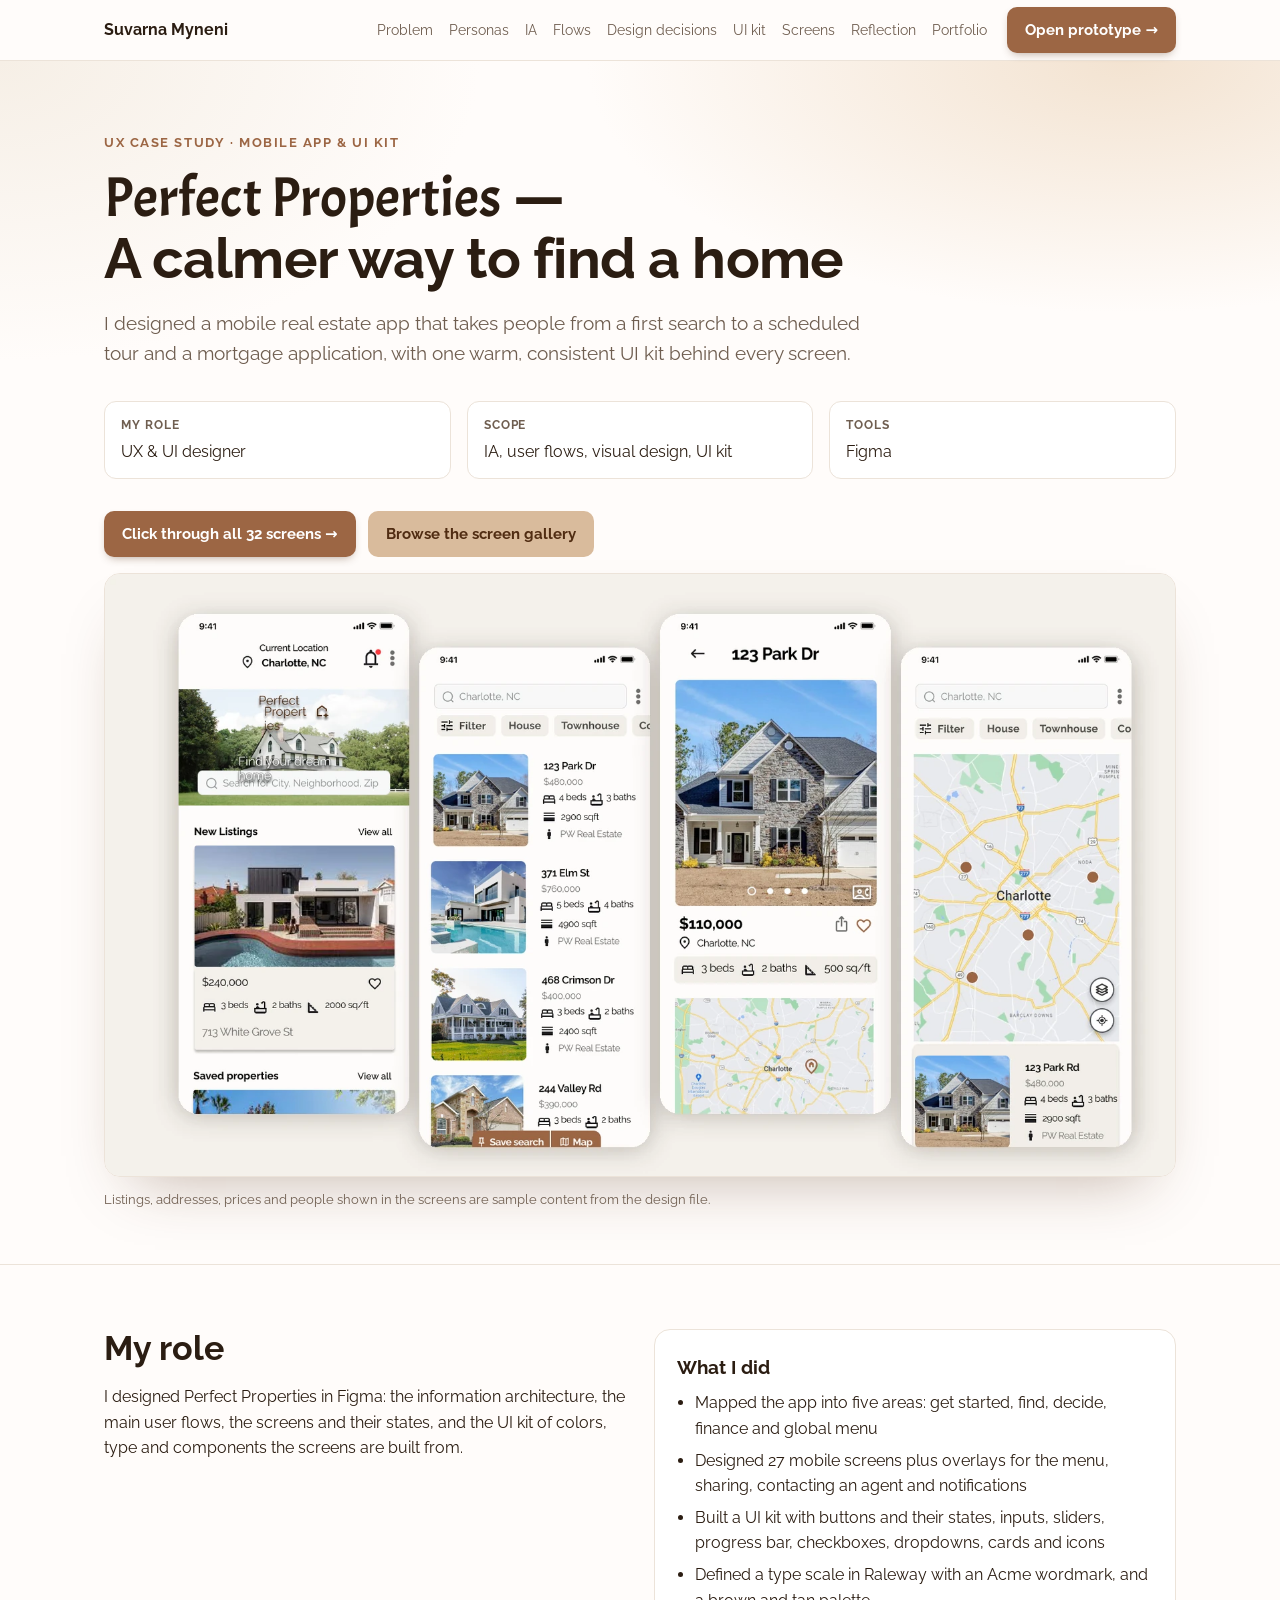
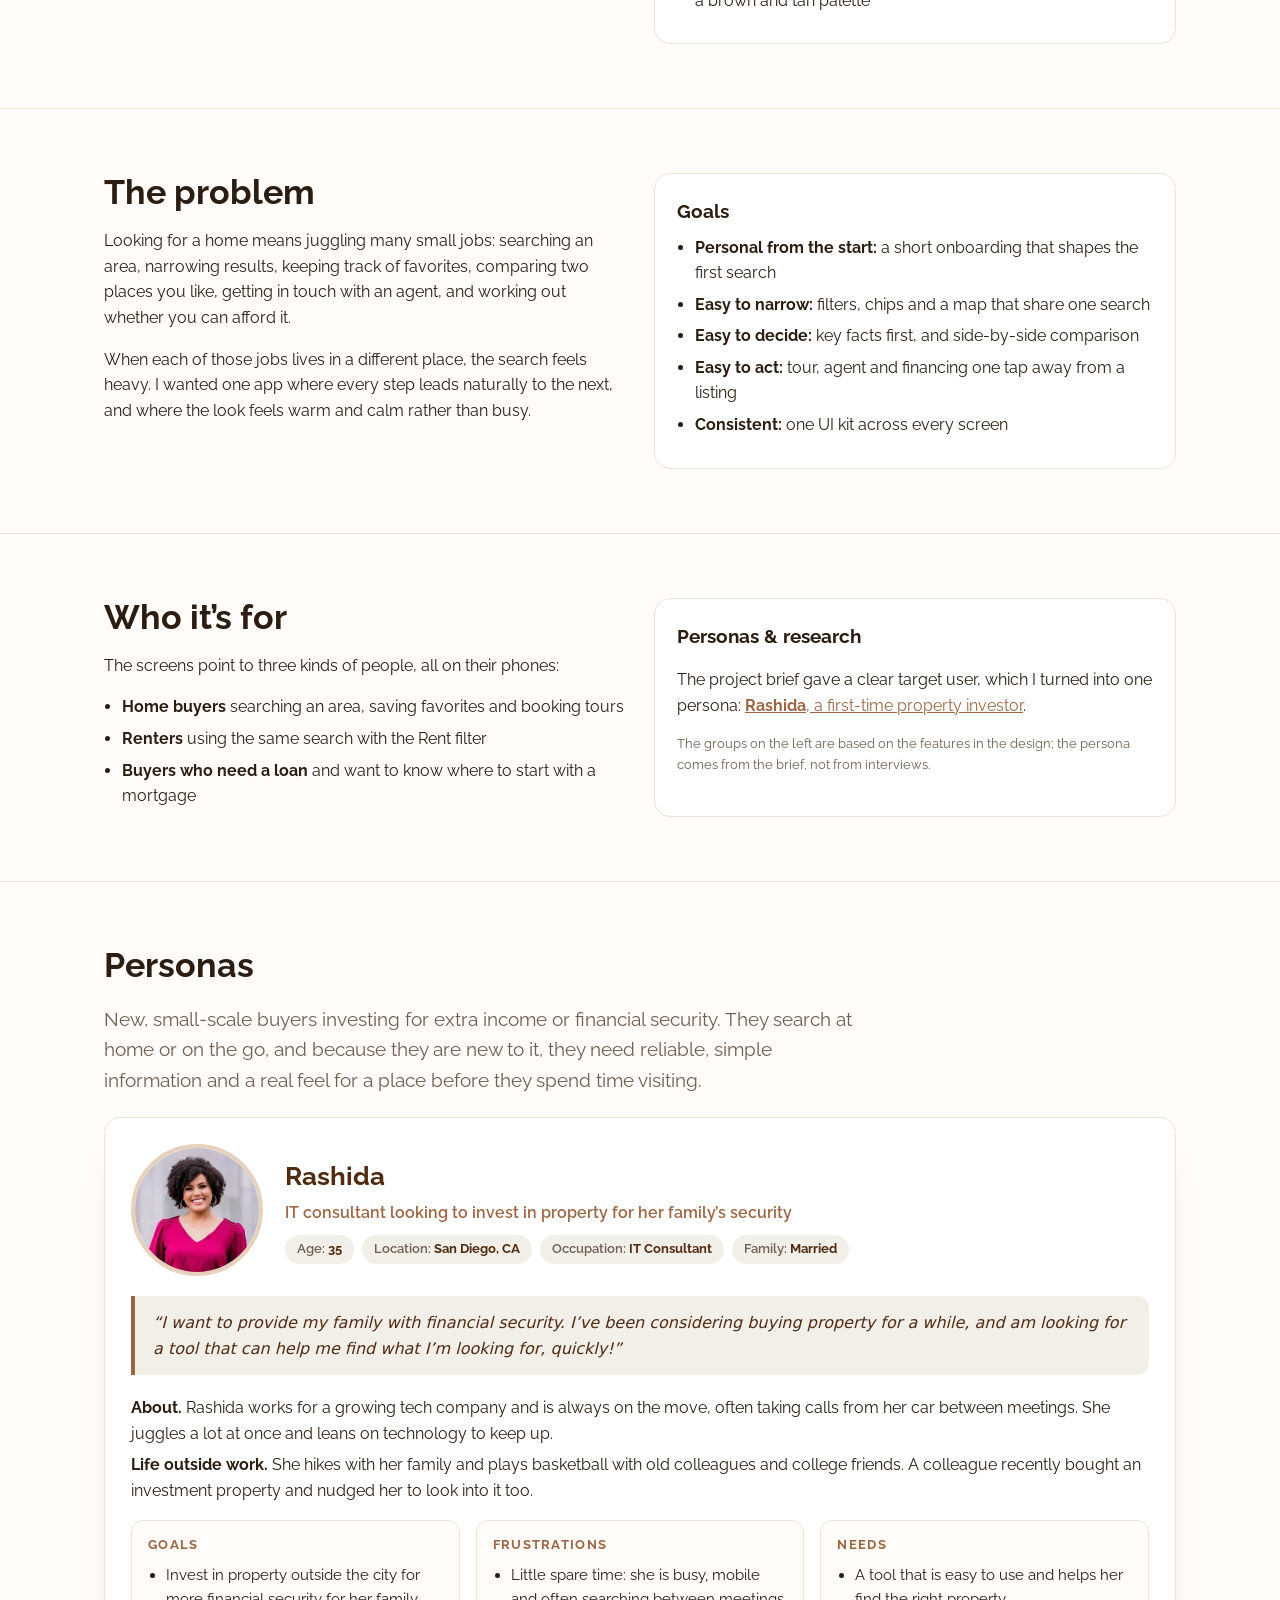
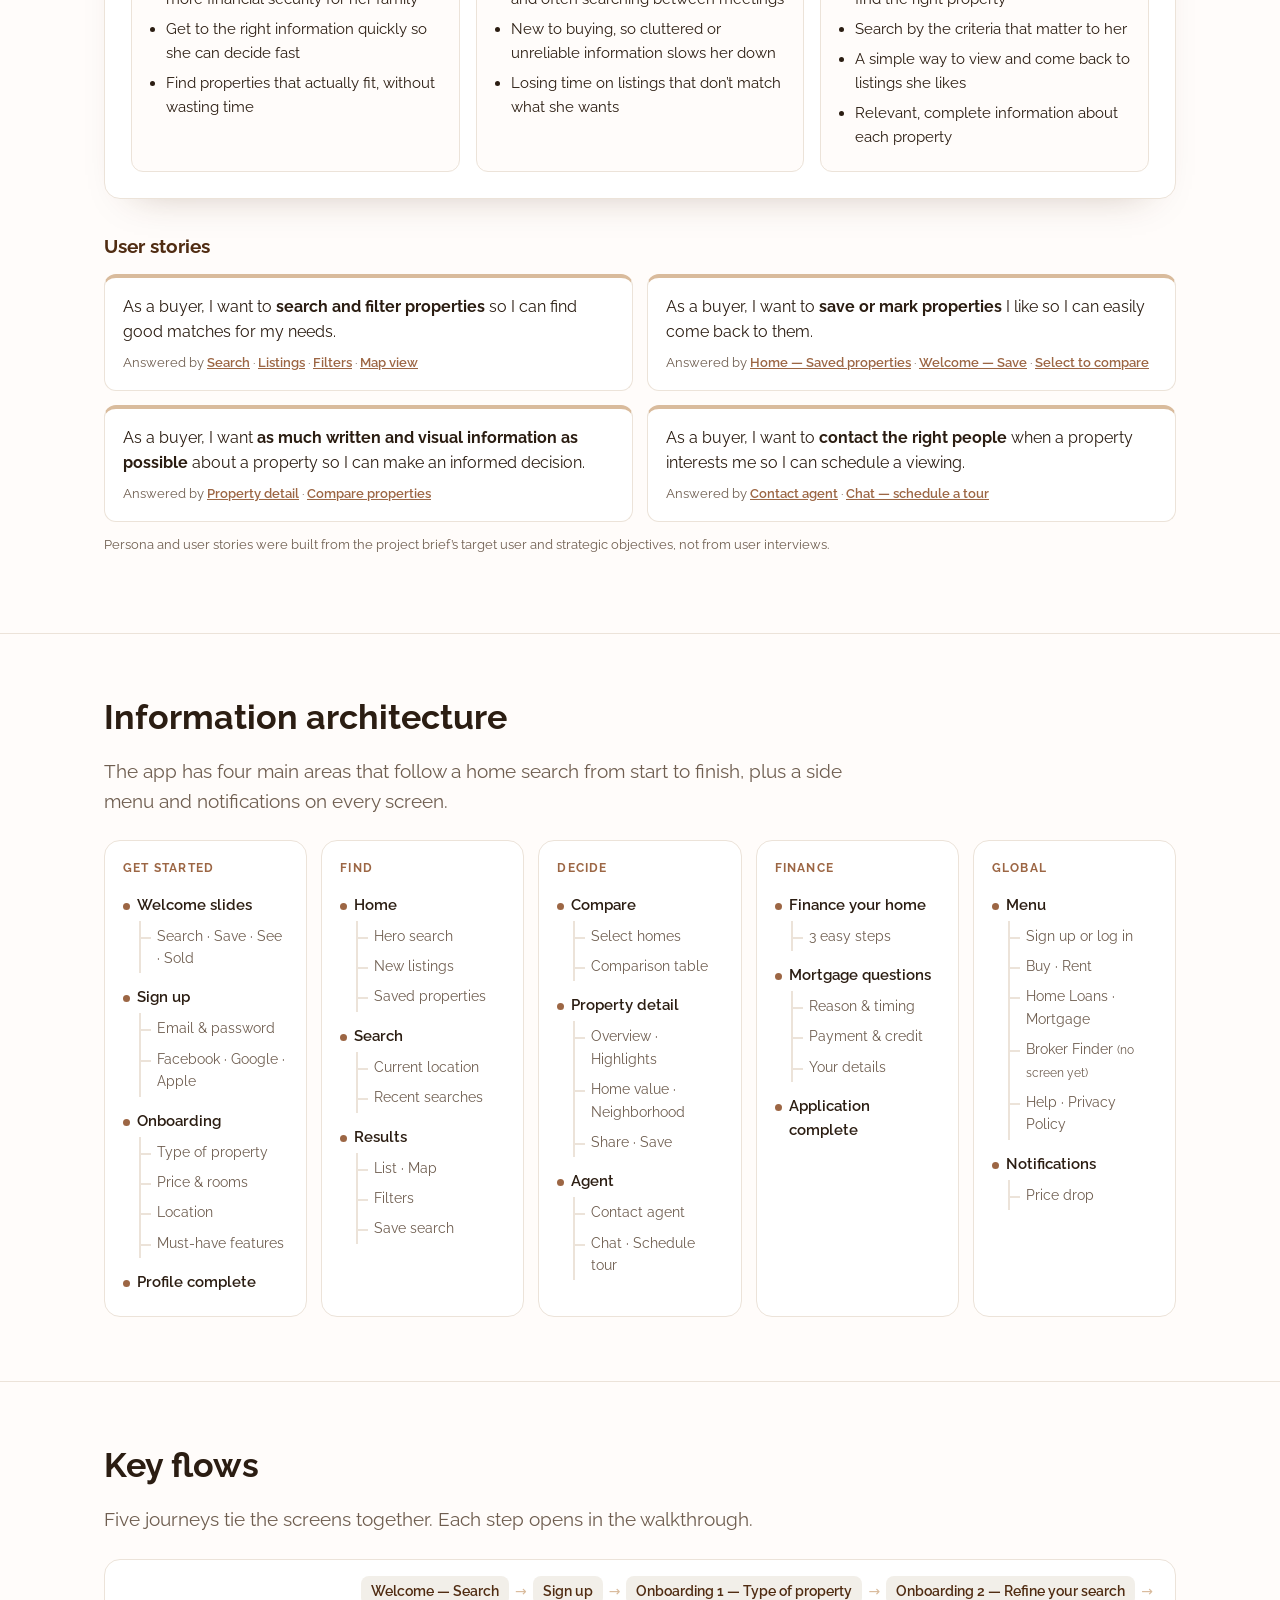
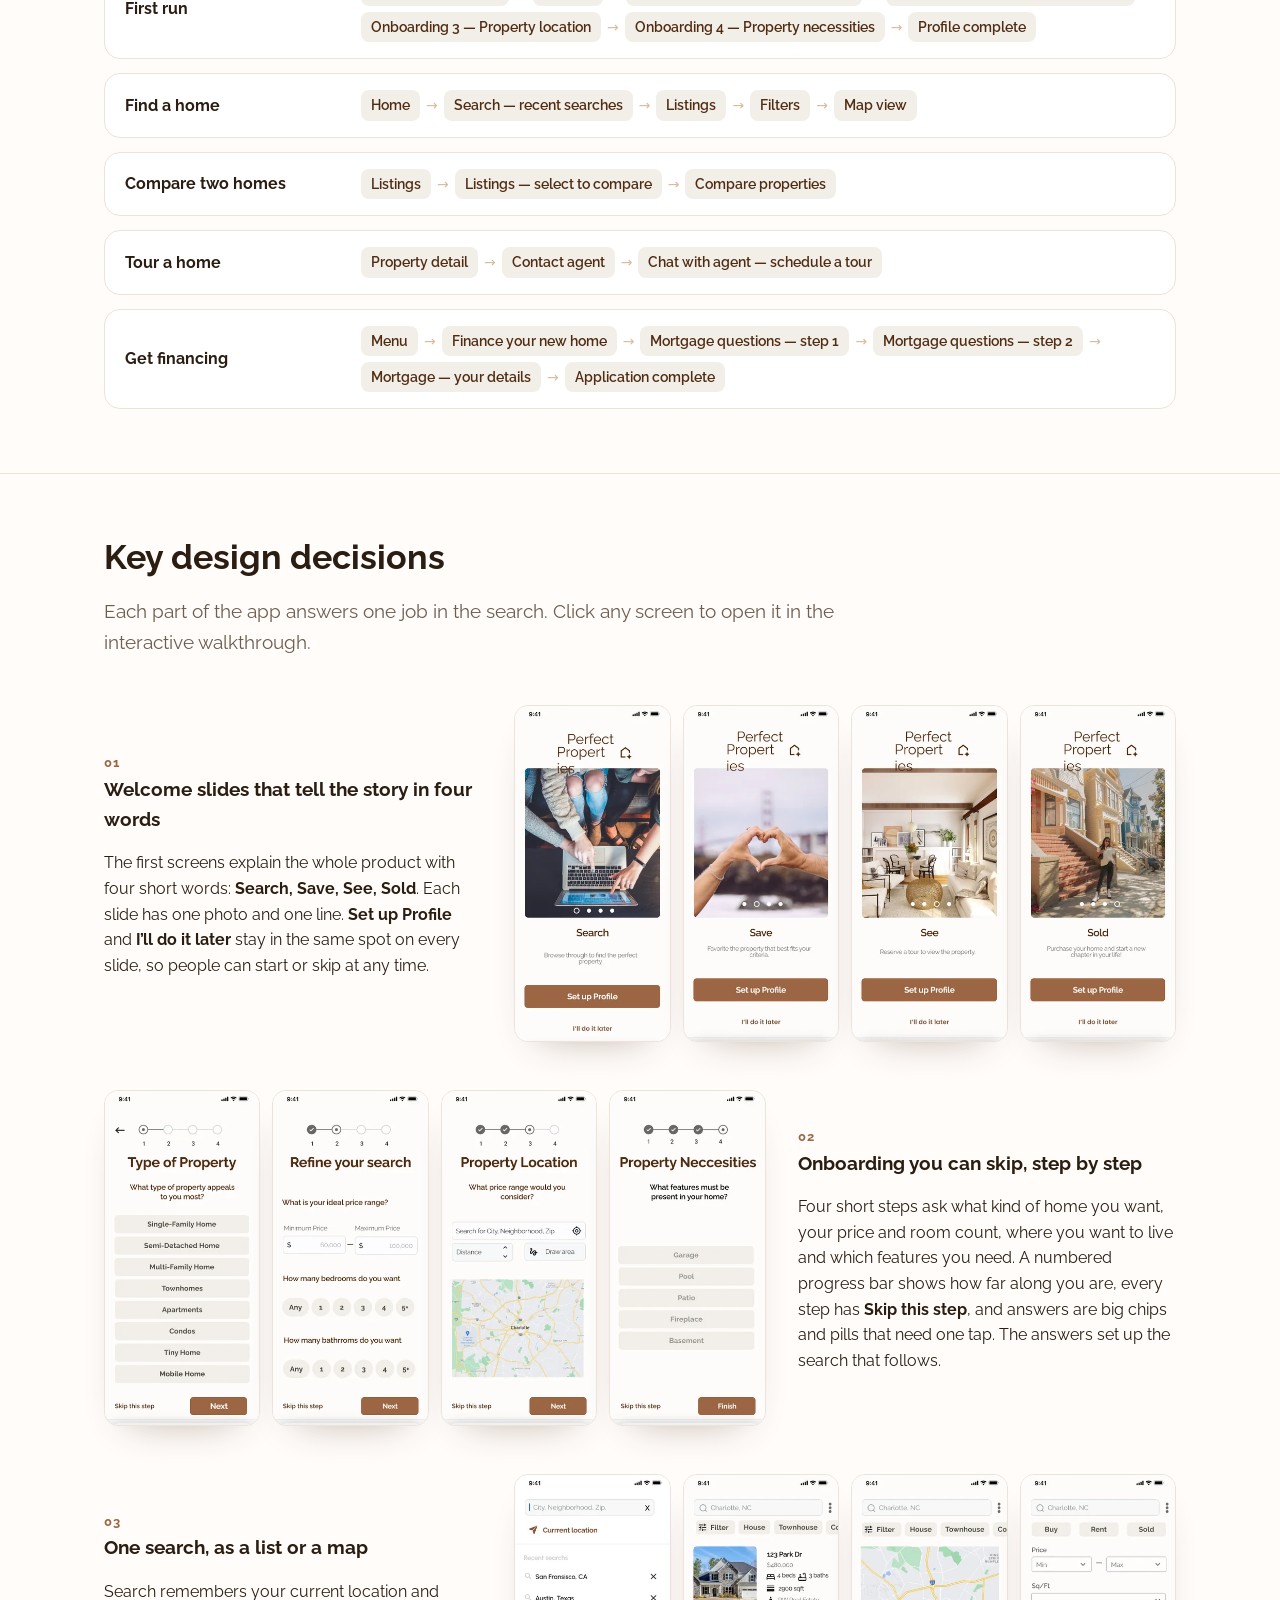
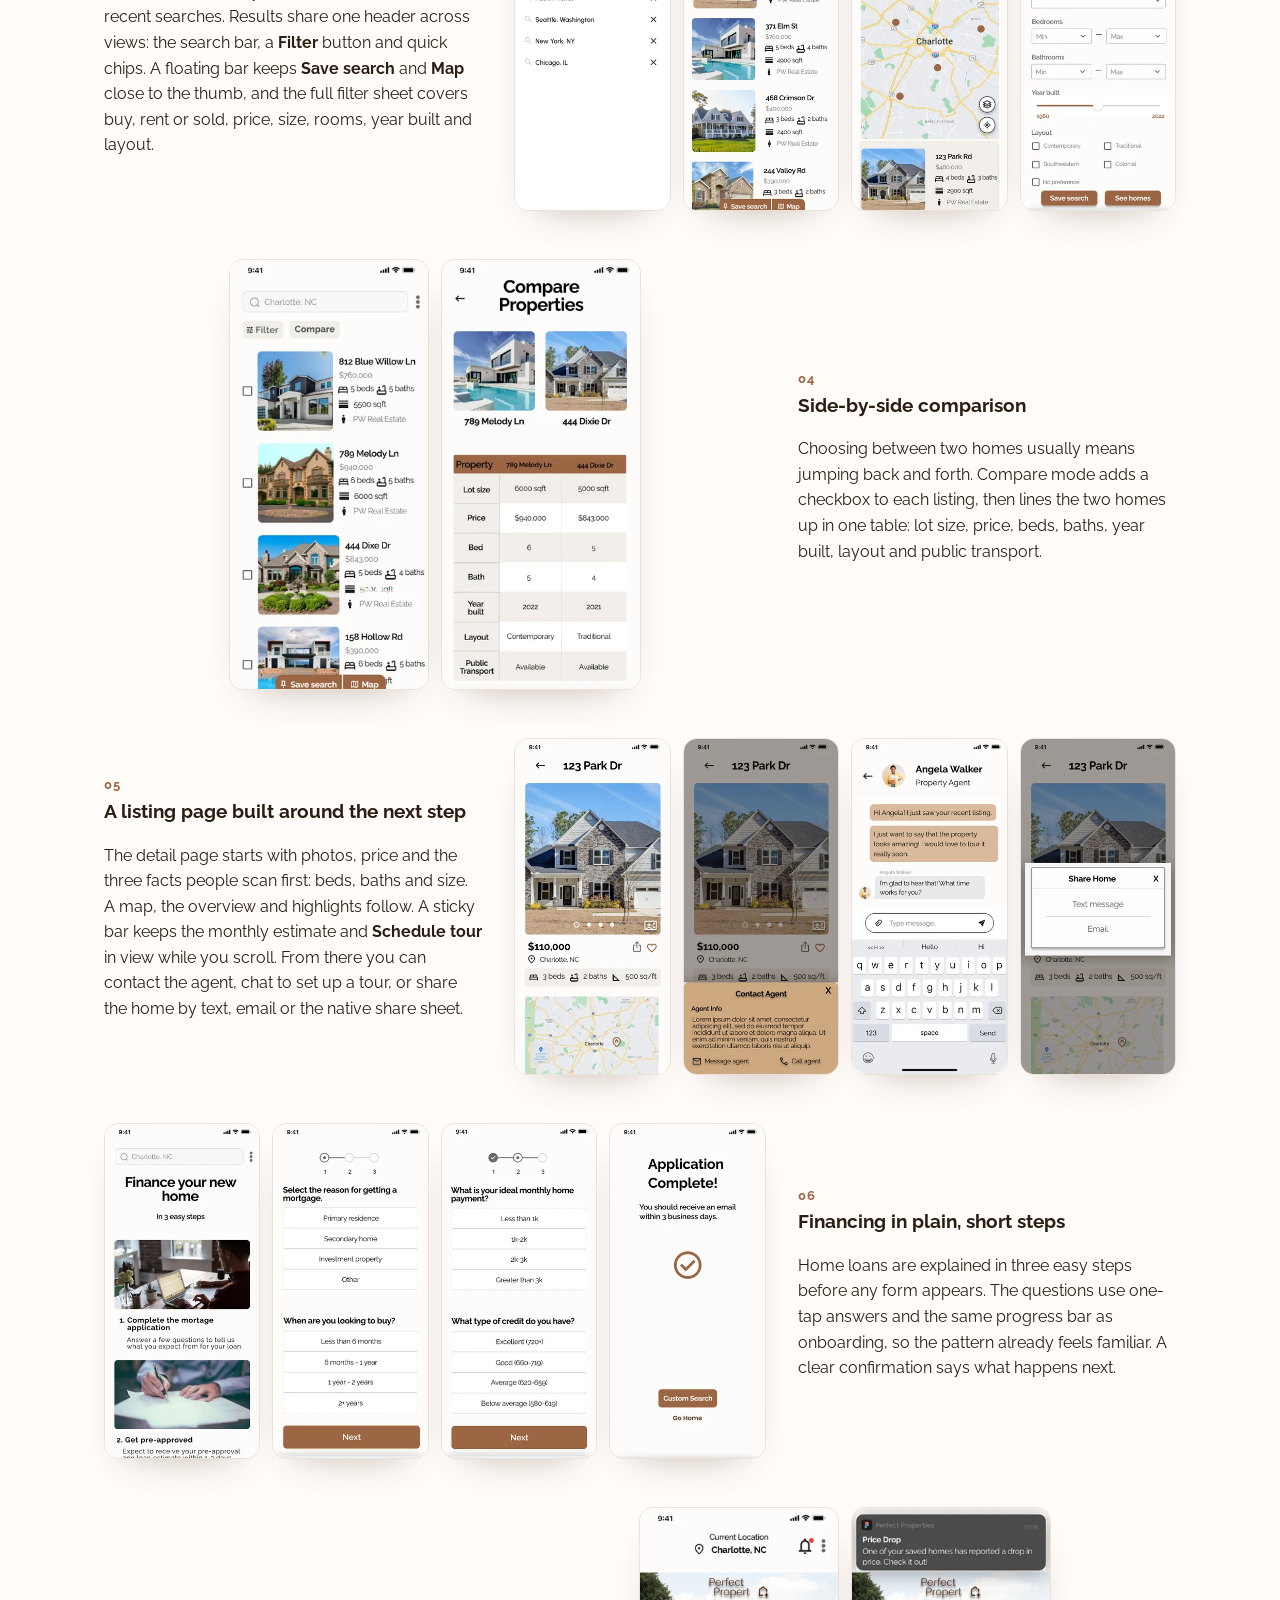
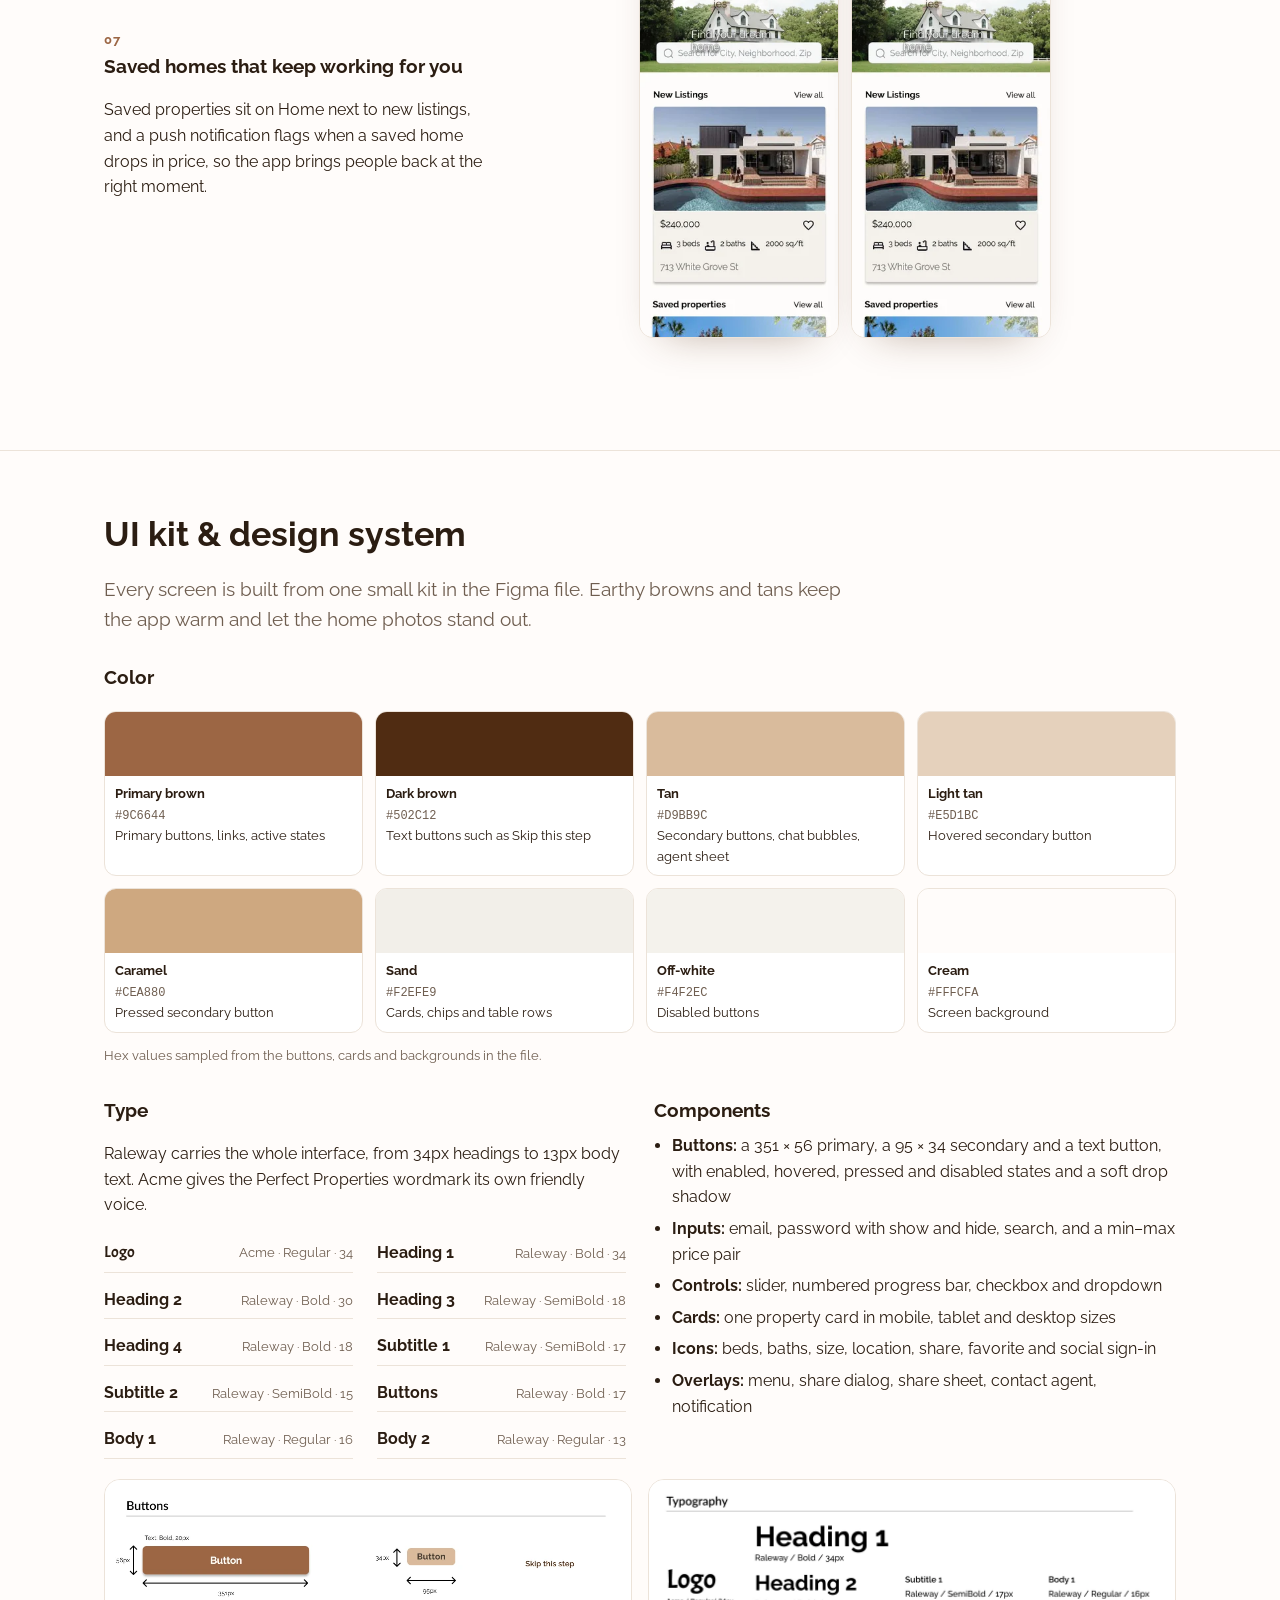
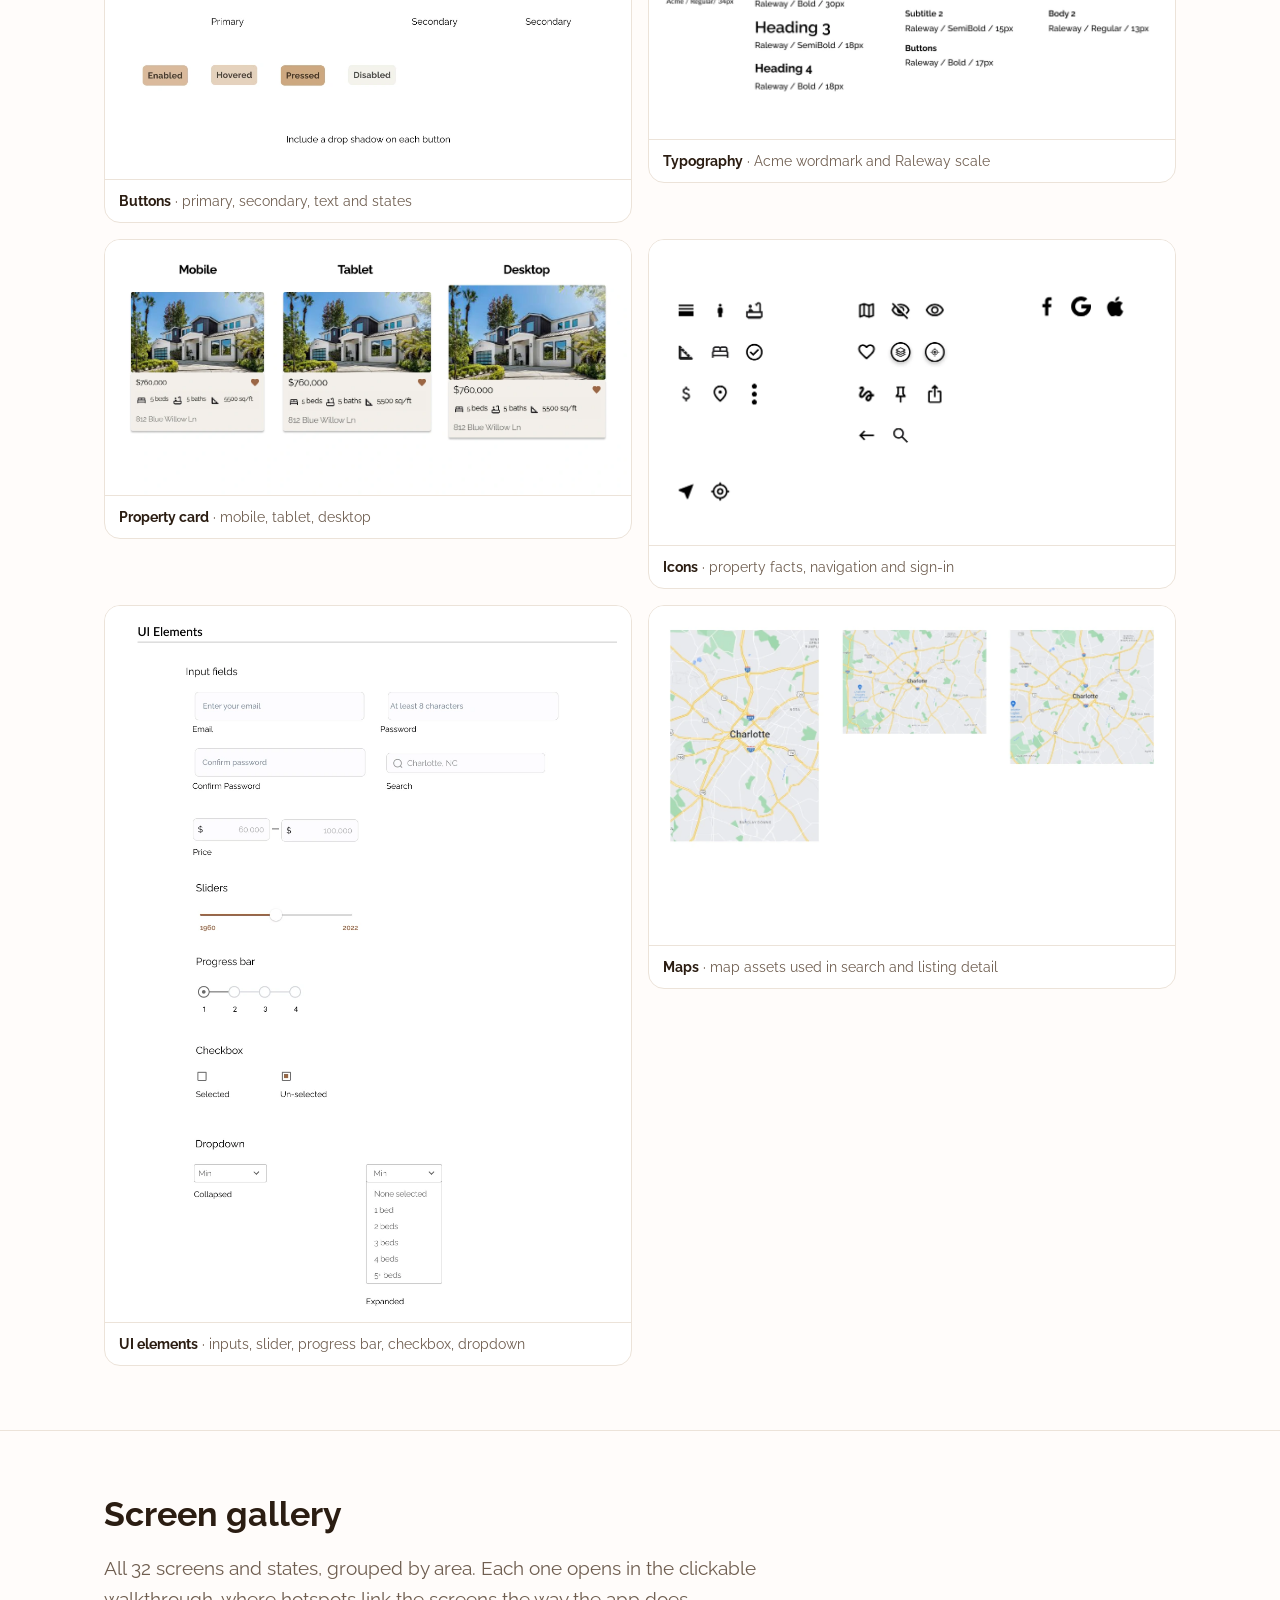
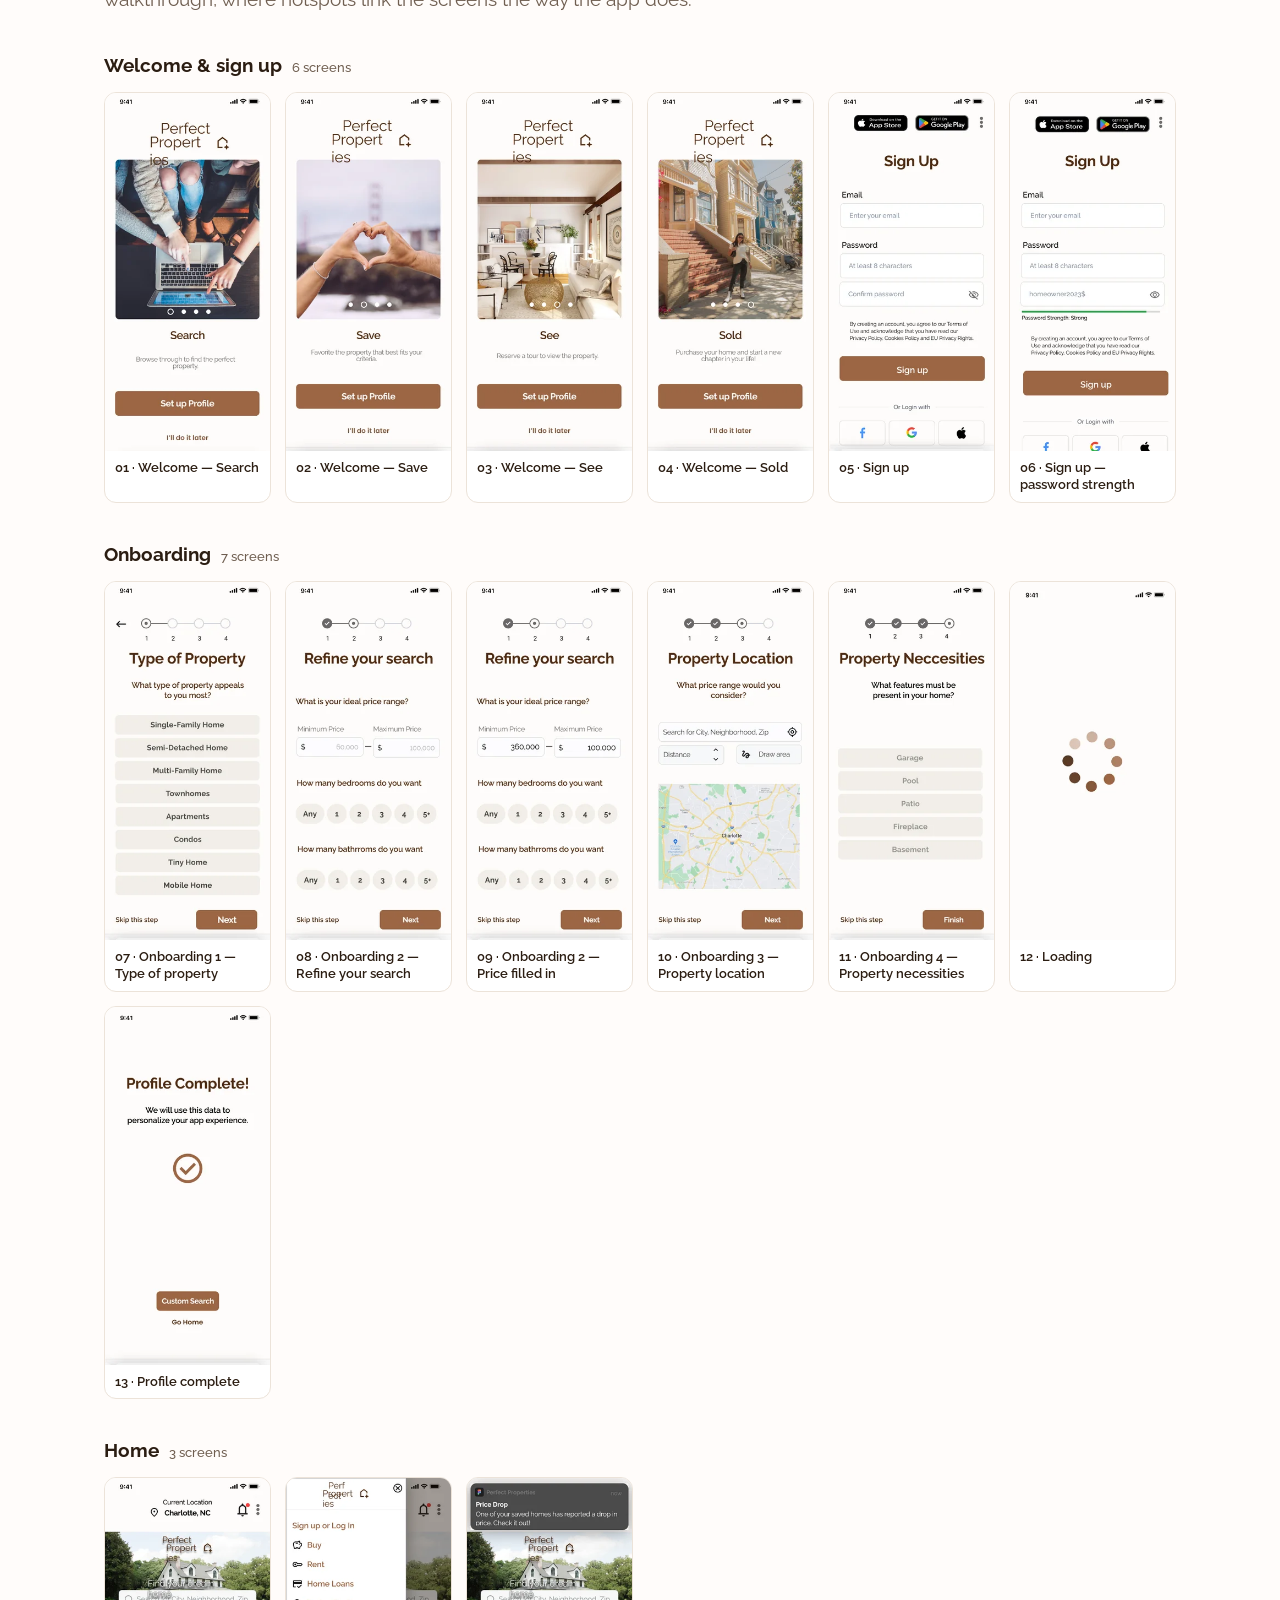
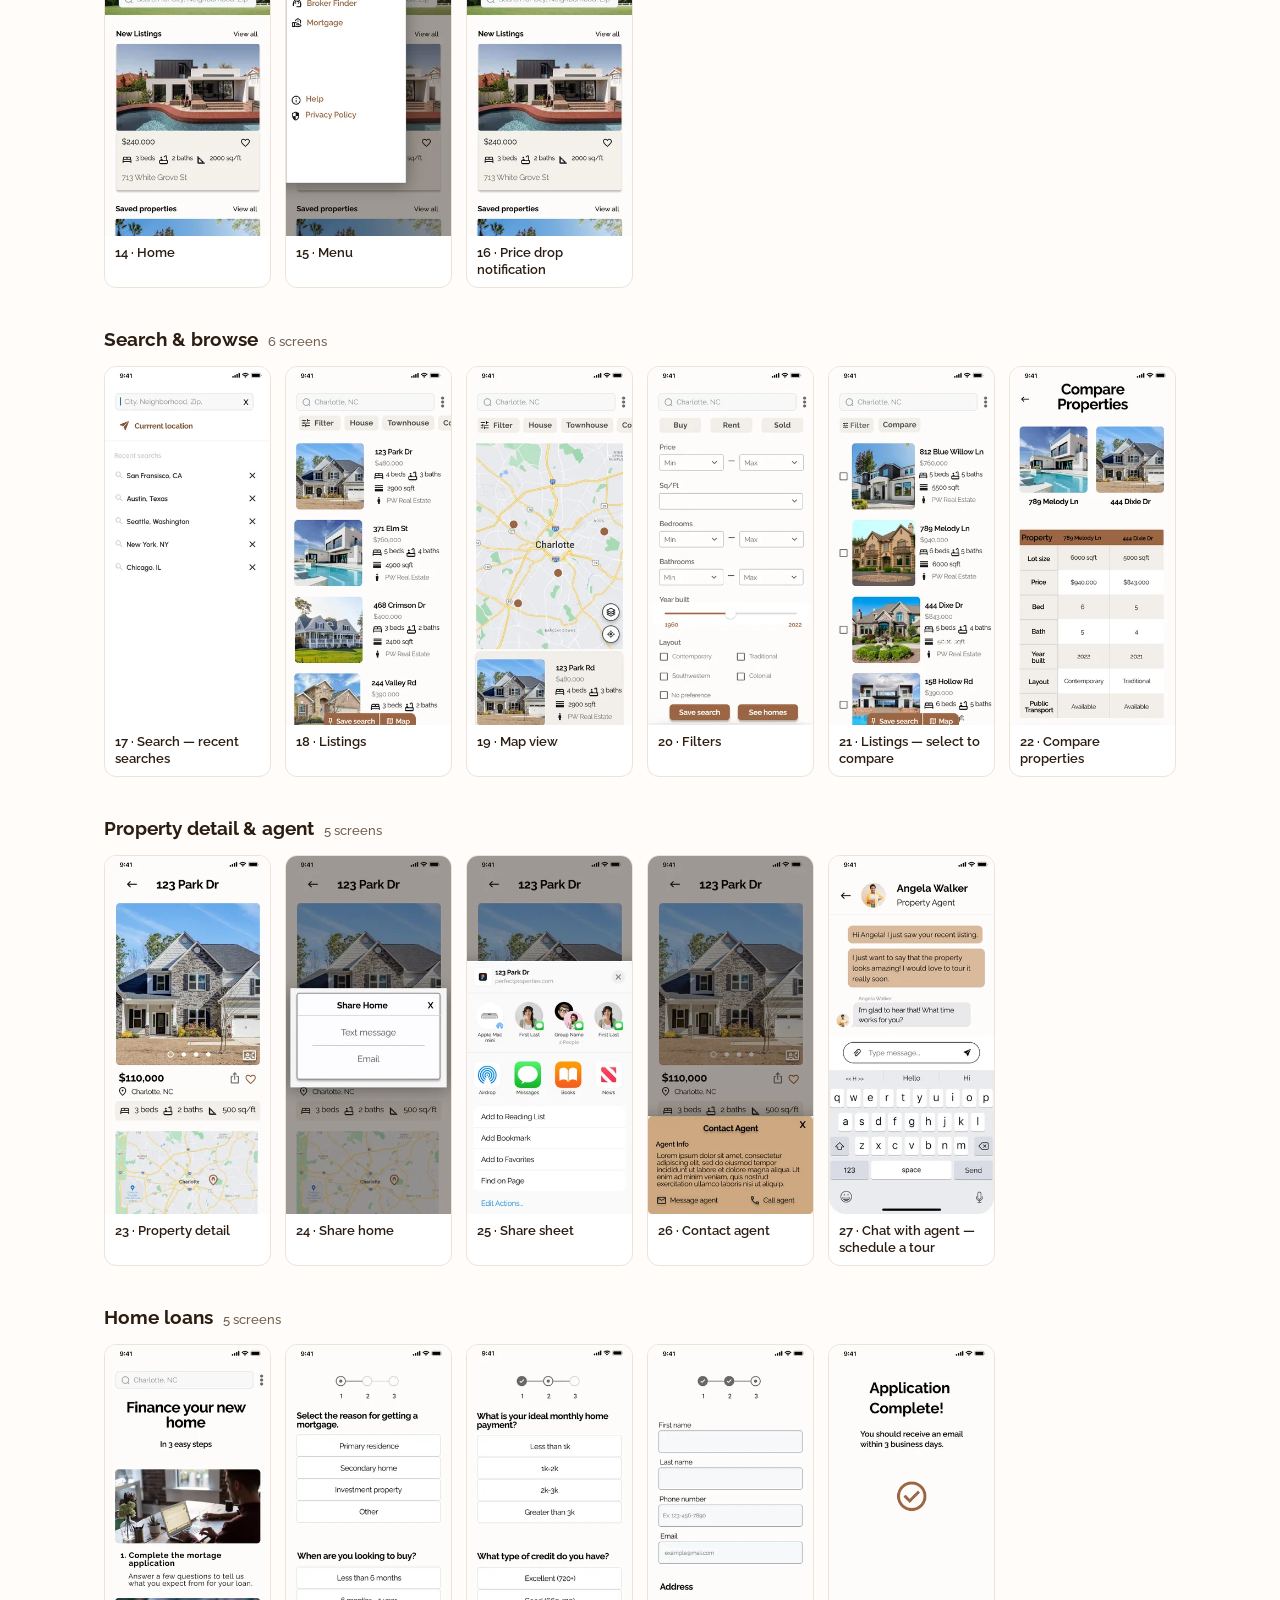
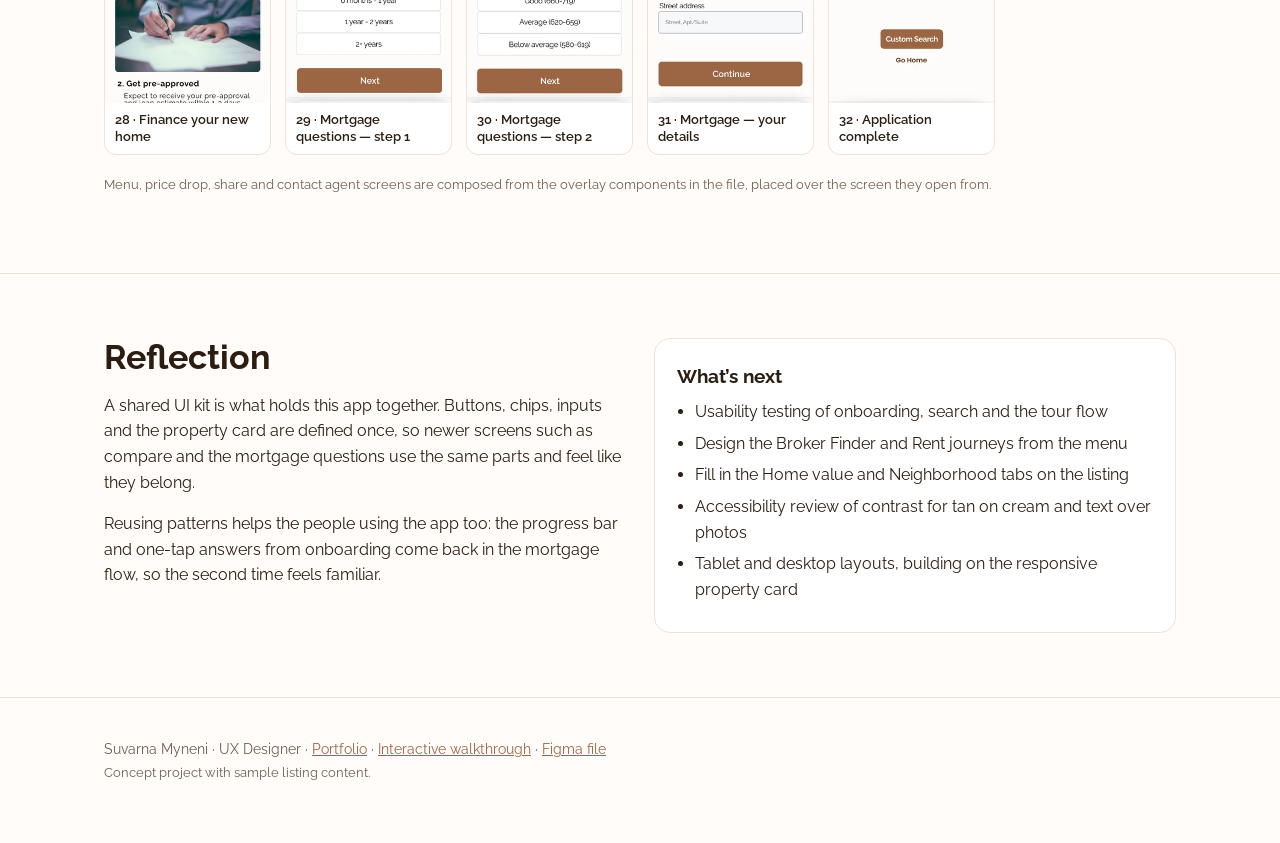
==== commit 69fd84e1: "Add Personas section: Rashida persona from project brief, user stories linked to walkthrough screens" ====
--- a/index.html
+++ b/index.html
@@ -3,7 +3,7 @@
 <meta name="description" content="UX case study by Suvarna Myneni: Perfect Properties, a mobile real estate app for searching, comparing, touring and financing a home, with its own UI kit.">
 <link rel="preconnect" href="https://fonts.googleapis.com"><link href="https://fonts.googleapis.com/css2?family=Raleway:wght@400;500;600;700&family=Acme&display=swap" rel="stylesheet">
 <link rel="stylesheet" href="assets/style.css"></head><body>
-<nav class="top"><div class="wrap"><a class="brand" href="#">Suvarna Myneni</a><div class="links"><a href="#problem">Problem</a><a href="#users">Who it’s for</a><a href="#ia">IA</a><a href="#flows">Flows</a><a href="#decisions">Design decisions</a><a href="#kit">UI kit</a><a href="#gallery">Screens</a><a href="#reflection">Reflection</a><a href="https://suvarnamyneni-project.github.io">Portfolio</a></div><a class="btn" href="walkthrough.html">Open prototype →</a></div></nav>
+<nav class="top"><div class="wrap"><a class="brand" href="#">Suvarna Myneni</a><div class="links"><a href="#problem">Problem</a><a href="#personas">Personas</a><a href="#ia">IA</a><a href="#flows">Flows</a><a href="#decisions">Design decisions</a><a href="#kit">UI kit</a><a href="#gallery">Screens</a><a href="#reflection">Reflection</a><a href="https://suvarnamyneni-project.github.io">Portfolio</a></div><a class="btn" href="walkthrough.html">Open prototype →</a></div></nav>
 <header class="hero"><div class="wrap">
 <div class="eyebrow">UX case study · Mobile app &amp; UI kit</div>
 <h1><span class="logo">Perfect Properties</span> —<br>A calmer way to find a home</h1>
@@ -12,12 +12,11 @@
 <p><a class="btn" href="walkthrough.html">Click through all 32 screens →</a> &nbsp; <a class="btn ghost" href="#gallery">Browse the screen gallery</a></p>
 <div class="heroimg"><a href="walkthrough.html#14" title="Open in walkthrough: Home"><img src="img/hero.webp" alt="Perfect Properties screens: Home, Listings, Property detail and Map" width="1600" height="900"></a></div>
 <p class="note">Listings, addresses, prices and people shown in the screens are sample content from the design file.</p>
-<nav class="ontop" aria-label="On this page"><span>On this page</span><a href="#role">Role</a><a href="#problem">Problem</a><a href="#users">Who it’s for</a><a href="#ia">Information architecture</a><a href="#flows">Key flows</a><a href="#decisions">Design decisions</a><a href="#kit">UI kit</a><a href="#gallery">Screens</a><a href="#reflection">Reflection</a></nav>
 </div></header>
 
 <section id="role"><div class="wrap grid2">
 <div><h2>My role</h2><p>I designed Perfect Properties in Figma: the information architecture, the main user flows, the screens and their states, and the UI kit of colors, type and components the screens are built from.</p></div>
-<div class="card"><h3>What I did</h3><ul class="clean"><li>Mapped the app into five areas: get started, find, decide, finance and global menu</li><li>Designed 27 mobile screens plus overlays for the menu, sharing, contacting an agent and notifications</li><li>Built a UI kit with buttons and their states, inputs, sliders, progress bar, checkboxes, dropdowns, cards, icons, and the iOS status bar, keyboards, sharesheet and navigation bar</li><li>Defined a type scale in Raleway with an Acme wordmark, and a brown and tan palette</li></ul></div>
+<div class="card"><h3>What I did</h3><ul class="clean"><li>Mapped the app into five areas: get started, find, decide, finance and global menu</li><li>Designed 27 mobile screens plus overlays for the menu, sharing, contacting an agent and notifications</li><li>Built a UI kit with buttons and their states, inputs, sliders, progress bar, checkboxes, dropdowns, cards and icons</li><li>Defined a type scale in Raleway with an Acme wordmark, and a brown and tan palette</li></ul></div>
 </div></section>
 
 <section id="problem"><div class="wrap grid2">
@@ -25,31 +24,30 @@
 <div class="card"><h3>Goals</h3><ul class="clean"><li><b>Personal from the start:</b> a short onboarding that shapes the first search</li><li><b>Easy to narrow:</b> filters, chips and a map that share one search</li><li><b>Easy to decide:</b> key facts first, and side-by-side comparison</li><li><b>Easy to act:</b> tour, agent and financing one tap away from a listing</li><li><b>Consistent:</b> one UI kit across every screen</li></ul></div>
 </div></section>
 
-<section id="users"><div class="wrap">
-<div class="grid2">
+<section id="users"><div class="wrap grid2">
 <div><h2>Who it’s for</h2><p>The screens point to three kinds of people, all on their phones:</p><ul class="clean"><li><b>Home buyers</b> searching an area, saving favorites and booking tours</li><li><b>Renters</b> using the same search with the Rent filter</li><li><b>Buyers who need a loan</b> and want to know where to start with a mortgage</li></ul></div>
-<div class="card"><h3>Personas &amp; research</h3><p class="note">The groups on the left are based on the features in the design, not on research data.</p><p>The Figma file has no personas, surveys, competitive analysis, sitemaps or wireframes. The card below is a proto-persona I wrote so I could walk the existing screens through one story.</p></div>
+<div class="card"><h3>Personas &amp; research</h3><p>The project brief gave a clear target user, which I turned into one persona: <a href="#personas"><b>Rashida</b>, a first-time property investor</a>.</p><p class="note">The groups on the left are based on the features in the design; the persona comes from the brief, not from interviews.</p></div>
+</div></section>
+
+<section id="personas"><div class="wrap"><h2>Personas</h2><p class="lead">New, small-scale buyers investing for extra income or financial security. They search at home or on the go, and because they are new to it, they need reliable, simple information and a real feel for a place before they spend time visiting.</p>
+<div class="persona">
+<div class="p-id"><img src="img/persona-rashida.webp" alt="Portrait of Rashida, the Perfect Properties persona" width="160" height="160"><div><h3>Rashida</h3><p class="p-desc">IT consultant looking to invest in property for her family’s security</p><dl class="p-facts"><div><dt>Age</dt><dd>35</dd></div><div><dt>Location</dt><dd>San Diego, CA</dd></div><div><dt>Occupation</dt><dd>IT Consultant</dd></div><div><dt>Family</dt><dd>Married</dd></div></dl></div></div>
+<blockquote class="p-quote">“I want to provide my family with financial security. I’ve been considering buying property for a while, and am looking for a tool that can help me find what I’m looking for, quickly!”</blockquote>
+<div class="p-about"><p><b>About.</b> Rashida works for a growing tech company and is always on the move, often taking calls from her car between meetings. She juggles a lot at once and leans on technology to keep up.</p><p><b>Life outside work.</b> She hikes with her family and plays basketball with old colleagues and college friends. A colleague recently bought an investment property and nudged her to look into it too.</p></div>
+<div class="p-cols">
+<div><h4>Goals</h4><ul class="clean"><li>Invest in property outside the city for more financial security for her family</li><li>Get to the right information quickly so she can decide fast</li><li>Find properties that actually fit, without wasting time</li></ul></div>
+<div><h4>Frustrations</h4><ul class="clean"><li>Little spare time: she is busy, mobile and often searching between meetings</li><li>New to buying, so cluttered or unreliable information slows her down</li><li>Losing time on listings that don’t match what she wants</li></ul></div>
+<div><h4>Needs</h4><ul class="clean"><li>A tool that is easy to use and helps her find the right property</li><li>Search by the criteria that matter to her</li><li>A simple way to view and come back to listings she likes</li><li>Relevant, complete information about each property</li></ul></div>
 </div>
-<article class="persona" aria-labelledby="maya-name">
-<p class="plabel">Proto-persona (illustrative, not based on user research)</p>
-<div class="who"><div class="avatar" aria-hidden="true">MR</div><div><h3 id="maya-name">Maya Reddy</h3><p>31 · Product marketing manager</p></div></div>
-<p class="situation"><b>Location.</b> Charlotte, NC (matches the <a href="#search-charlotte">Search Charlotte</a> screen).</p>
-<p><b>Situation.</b> First-time home buyer, currently renting with her partner; they’ve been pre-qualified in their heads but have never spoken to a lender.</p>
-<p><b>Bio.</b> Maya and her partner want to stop renting before their lease ends next summer. She browses listings on her phone in the evenings, but the jump from ‘this looks nice’ to ‘can we actually afford it’ feels overwhelming.</p>
-<div class="cols">
-<div><h4>Goals</h4><ul class="clean"><li>Narrow the search quickly to homes in her budget and preferred neighborhoods.</li><li>Compare two shortlisted homes side by side before booking tours.</li><li>Understand what she can borrow without a long, intimidating form.</li><li>Hear about price drops on homes she has saved.</li></ul></div>
-<div><h4>Pain points</h4><ul class="clean"><li>Listing apps show too many homes outside her budget.</li><li>Switching between tabs to compare beds, baths, square feet and price.</li><li>Mortgage sites ask for everything up front before showing anything useful.</li><li>Not knowing which agent to contact or when.</li></ul></div>
 </div>
-<h4>How Perfect Properties helps</h4>
-<ul class="clean">
-<li><b>Narrow the search to her budget and neighborhoods.</b> Onboarding that sets price range, location and must-haves, then <a href="walkthrough.html#18">list</a> and <a href="walkthrough.html#19">map</a> search with filters.</li>
-<li><b>Compare two shortlisted homes before booking tours.</b> <a href="walkthrough.html#22">Compare Properties</a>.</li>
-<li><b>Understand what she can borrow without a long form.</b> The short <a href="walkthrough.html#29">Mortgage application</a> questionnaire.</li>
-<li><b>Hear about price drops on homes she has saved.</b> <a href="walkthrough.html#14">Saved homes</a> with <a href="walkthrough.html#16">price-drop notifications</a>.</li>
-<li><b>Know which agent to contact, and when.</b> <a href="walkthrough.html#27">Schedule Tour</a> chat with the agent.</li>
-</ul>
-<blockquote>“I don’t need more listings. I need the right three, and a straight answer on whether we can afford them.”</blockquote>
-</article>
+<h3 class="us-h">User stories</h3>
+<div class="stories">
+<div class="story"><p>As a buyer, I want to <b>search and filter properties</b> so I can find good matches for my needs.</p><p class="screens">Answered by <a href="walkthrough.html#17">Search</a> · <a href="walkthrough.html#18">Listings</a> · <a href="walkthrough.html#20">Filters</a> · <a href="walkthrough.html#19">Map view</a></p></div>
+<div class="story"><p>As a buyer, I want to <b>save or mark properties</b> I like so I can easily come back to them.</p><p class="screens">Answered by <a href="walkthrough.html#14">Home — Saved properties</a> · <a href="walkthrough.html#02">Welcome — Save</a> · <a href="walkthrough.html#21">Select to compare</a></p></div>
+<div class="story"><p>As a buyer, I want <b>as much written and visual information as possible</b> about a property so I can make an informed decision.</p><p class="screens">Answered by <a href="walkthrough.html#23">Property detail</a> · <a href="walkthrough.html#22">Compare properties</a></p></div>
+<div class="story"><p>As a buyer, I want to <b>contact the right people</b> when a property interests me so I can schedule a viewing.</p><p class="screens">Answered by <a href="walkthrough.html#26">Contact agent</a> · <a href="walkthrough.html#27">Chat — schedule a tour</a></p></div>
+</div>
+<p class="note">Persona and user stories were built from the project brief’s target user and strategic objectives, not from user interviews.</p>
 </div></section>
 
 <section id="ia"><div class="wrap"><h2>Information architecture</h2><p class="lead">The app has four main areas that follow a home search from start to finish, plus a side menu and notifications on every screen.</p>
@@ -59,82 +57,23 @@
 <div class="col"><h4>Decide</h4><ul><li>Compare<ul><li>Select homes</li><li>Comparison table</li></ul></li><li>Property detail<ul><li>Overview · Highlights</li><li>Home value · Neighborhood</li><li>Share · Save</li></ul></li><li>Agent<ul><li>Contact agent</li><li>Chat · Schedule tour</li></ul></li></ul></div>
 <div class="col"><h4>Finance</h4><ul><li>Finance your home<ul><li>3 easy steps</li></ul></li><li>Mortgage questions<ul><li>Reason &amp; timing</li><li>Payment &amp; credit</li><li>Your details</li></ul></li><li>Application complete</li></ul></div>
 <div class="col"><h4>Global</h4><ul><li>Menu<ul><li>Sign up or log in</li><li>Buy · Rent</li><li>Home Loans · Mortgage</li><li>Broker Finder <small>(no screen yet)</small></li><li>Help · Privacy Policy</li></ul></li><li>Notifications<ul><li>Price drop</li></ul></li></ul></div>
-</div>
-<p>On the Design page I laid these screens out as five labelled rows: Sign Up, Onboarding, Property Navigation, Compare Properties and Mortgage application. The flow map is in <a href="#flows">Key flows</a>.</p>
-</div></section>
+</div></div></section>
 
-<section id="flows"><div class="wrap"><h2>Key flows</h2><p class="lead">The Design page names five flows. I kept those headings here. Each step that is in the walkthrough opens there. On a phone, the row scrolls sideways.</p>
-<figure class="flowmap" id="flowmap">
-<a class="zoomlink" href="img/design-flow-map.webp"><img src="img/design-flow-map.webp" alt="Flow map of the Design page: rows labelled Sign Up, Onboarding, Property Navigation, Compare Properties and Mortgage application. Loose components sit to the left of Property Navigation." width="3680" height="4000"></a>
-<figcaption><b>Flow map</b> · the whole Design page. <a class="zoomlink" href="img/design-flow-map.webp" data-alt="Flow map of the Design page, full size">Open full size</a>. The image is large, so scroll inside the viewer to move around it.</figcaption>
-</figure>
+<section id="flows"><div class="wrap"><h2>Key flows</h2><p class="lead">Five journeys tie the screens together. Each step opens in the walkthrough.</p>
 <div class="flows">
-<article class="flow" id="flow-signup">
-<h3>Sign Up</h3>
-<div class="steps"><a href="walkthrough.html#05">Sign up</a> <i>→</i> <a href="walkthrough.html#06">Password strength</a></div>
-<p class="flowcopy">Two states of the same form. The first is empty: email, password, confirm password, then Facebook, Google or Apple. The second shows the password and reads Password Strength: Weak.</p>
-<div class="flowstrip"><img class="pair" src="img/flow-sign-up.webp" alt="Sign Up row: empty sign-up form and the same form with a weak password shown" width="806" height="1208"></div>
-<p class="stripnote note"><a class="zoomlink" href="img/flow-sign-up.webp" data-alt="Sign Up row, full size">Open this row full size</a></p>
-</article>
-<article class="flow" id="flow-onboarding">
-<h3>Onboarding</h3>
-<div class="steps"><a href="walkthrough.html#01">Search</a> <i>→</i> <a href="walkthrough.html#02">Save</a> <i>→</i> <a href="walkthrough.html#03">See</a> <i>→</i> <a href="walkthrough.html#04">Sold</a> <i>→</i> <a href="walkthrough.html#07">Onboarding 1</a> <i>→</i> <a href="walkthrough.html#08">Onboarding 2</a> <i>→</i> <a href="walkthrough.html#09">Onboarding 2 filled</a> <i>→</i> <a href="walkthrough.html#10">Onboarding 3</a> <i>→</i> <a href="walkthrough.html#11">Onboarding 4</a> <i>→</i> <a href="walkthrough.html#12">Loading</a> <i>→</i> <a href="walkthrough.html#13">Profile Complete</a></div>
-<p class="flowcopy">The welcome slides Search, Save, See and Sold, then Onboarding 1 (Type of Property), Onboarding 2 (Refine your search, empty and with a price filled in), Onboarding 3 (Property Location), Onboarding 4 (Property necessities), the loading screen, and Profile Complete.</p>
-<div class="flowstrip"><img class="wide" loading="lazy" src="img/flow-onboarding.webp" alt="Onboarding row: welcome slides Search, Save, See and Sold, Onboarding 1 to 4, loading, and Profile Complete" width="4418" height="1253"></div>
-<p class="stripnote note"><a class="zoomlink" href="img/flow-onboarding.webp" data-alt="Onboarding row, full size">Open this row full size</a></p>
-</article>
-<article class="flow" id="flow-property">
-<h3>Property Navigation</h3>
-<div class="steps"><a href="#search-charlotte">Search Charlotte</a> <i>→</i> <a href="walkthrough.html#17">Search</a> <i>→</i> <a href="walkthrough.html#14">Landing screen</a> <i>→</i> <a href="walkthrough.html#18">Listings</a> <i>→</i> <a href="walkthrough.html#19">Map</a> <i>→</i> <a href="walkthrough.html#20">Filter</a> <i>→</i> <a href="walkthrough.html#23">Property</a> <i>→</i> <a href="#property-animation">Property w animation</a> <i>→</i> <a href="walkthrough.html#27">Schedule Tour</a></div>
-<p class="flowcopy">Search Charlotte, Search, the Landing screen, Listings, Map, Filter, Property, Property w animation, and Schedule Tour, the chat with the agent. Search Charlotte and Property w animation are not separate screens in the walkthrough, so I cropped them from this row.</p>
-<div class="flowstrip"><img class="wide" loading="lazy" src="img/flow-property-navigation.webp" alt="Property Navigation row: Search Charlotte, Search, Landing screen, Listings, Map, Filter, Property, Property with animation, and Schedule Tour" width="3552" height="1881"></div>
-<p class="stripnote note"><a class="zoomlink" href="img/flow-property-navigation.webp" data-alt="Property Navigation row, full size">Open this row full size</a></p>
-<div class="extrashots">
-<figure id="search-charlotte"><img loading="lazy" src="img/search-charlotte.webp" alt="Search Charlotte screen: the search field reads Charlotte, NC, with Current location and a list of recent searches" width="317" height="686"><figcaption>Search Charlotte. The field is filled with Charlotte, NC. Current location and recent searches sit underneath.</figcaption></figure>
-<figure id="property-animation"><img loading="lazy" src="img/property-w-animation.webp" alt="Property w animation screen: 123 Park Dr scrolled to the map, overview, highlights, price and Schedule tour" width="324" height="1482"><figcaption>Property w animation. The listing frame is taller than Property: a larger map with a home pin, Overview and Highlights, and the Schedule tour bar.</figcaption></figure>
-</div>
-</article>
-<article class="flow" id="flow-compare">
-<h3>Compare Properties</h3>
-<div class="steps"><a href="walkthrough.html#21">Listings</a> <i>→</i> <a href="walkthrough.html#22">Comparing Properties</a></div>
-<p class="flowcopy">Listings, with a checkbox on each home, then Comparing Properties: 789 Melody Ln and 444 Dixie Dr in one table.</p>
-<div class="flowstrip"><img class="pair" loading="lazy" src="img/flow-compare-properties.webp" alt="Compare Properties row: listings with checkboxes and the Comparing Properties table" width="799" height="1229"></div>
-<p class="stripnote note"><a class="zoomlink" href="img/flow-compare-properties.webp" data-alt="Compare Properties row, full size">Open this row full size</a></p>
-</article>
-<article class="flow" id="flow-mortgage">
-<h3>Mortgage application</h3>
-<div class="steps"><a href="walkthrough.html#28">Mortgage info</a> <i>→</i> <a href="walkthrough.html#29">Questionnaire 1</a> <i>→</i> <a href="walkthrough.html#30">Questionnaire 2</a> <i>→</i> <a href="walkthrough.html#31">Contact</a> <i>→</i> <a href="walkthrough.html#32">Application Complete</a></div>
-<p class="flowcopy">Mortgage info (Finance your new home, in 3 easy steps), questionnaire 1, questionnaire 2, the contact form, then Profile/Application Complete. In the file that last frame is named Profile Complete. The words on the screen are Application Complete.</p>
-<div class="flowstrip"><img class="wide" loading="lazy" src="img/flow-mortgage-application.webp" alt="Mortgage application row: Mortgage info, two questionnaires, contact details, and Application Complete" width="1978" height="1559"></div>
-<p class="stripnote note"><a class="zoomlink" href="img/flow-mortgage-application.webp" data-alt="Mortgage application row, full size">Open this row full size</a></p>
-</article>
+<div class="flow"><h3>First run</h3><div class="steps"><a href="walkthrough.html#01">Welcome — Search</a> <i>→</i> <a href="walkthrough.html#05">Sign up</a> <i>→</i> <a href="walkthrough.html#07">Onboarding 1 — Type of property</a> <i>→</i> <a href="walkthrough.html#08">Onboarding 2 — Refine your search</a> <i>→</i> <a href="walkthrough.html#10">Onboarding 3 — Property location</a> <i>→</i> <a href="walkthrough.html#11">Onboarding 4 — Property necessities</a> <i>→</i> <a href="walkthrough.html#13">Profile complete</a></div></div>
+<div class="flow"><h3>Find a home</h3><div class="steps"><a href="walkthrough.html#14">Home</a> <i>→</i> <a href="walkthrough.html#17">Search — recent searches</a> <i>→</i> <a href="walkthrough.html#18">Listings</a> <i>→</i> <a href="walkthrough.html#20">Filters</a> <i>→</i> <a href="walkthrough.html#19">Map view</a></div></div>
+<div class="flow"><h3>Compare two homes</h3><div class="steps"><a href="walkthrough.html#18">Listings</a> <i>→</i> <a href="walkthrough.html#21">Listings — select to compare</a> <i>→</i> <a href="walkthrough.html#22">Compare properties</a></div></div>
+<div class="flow"><h3>Tour a home</h3><div class="steps"><a href="walkthrough.html#23">Property detail</a> <i>→</i> <a href="walkthrough.html#26">Contact agent</a> <i>→</i> <a href="walkthrough.html#27">Chat with agent — schedule a tour</a></div></div>
+<div class="flow"><h3>Get financing</h3><div class="steps"><a href="walkthrough.html#15">Menu</a> <i>→</i> <a href="walkthrough.html#28">Finance your new home</a> <i>→</i> <a href="walkthrough.html#29">Mortgage questions — step 1</a> <i>→</i> <a href="walkthrough.html#30">Mortgage questions — step 2</a> <i>→</i> <a href="walkthrough.html#31">Mortgage — your details</a> <i>→</i> <a href="walkthrough.html#32">Application complete</a></div></div>
 </div></div></section>
 
 <section id="decisions"><div class="wrap"><h2>Key design decisions</h2><p class="lead">Each part of the app answers one job in the search. Click any screen to open it in the interactive walkthrough.</p><div class="dec"><div><div class="num">01</div><h3>Welcome slides that tell the story in four words</h3><p>The first screens explain the whole product with four short words: <b>Search, Save, See, Sold</b>. Each slide has one photo and one line. <b>Set up Profile</b> and <b>I’ll do it later</b> stay in the same spot on every slide, so people can start or skip at any time.</p></div><div class="shots "><a href="walkthrough.html#01" title="Open in walkthrough: Welcome — Search"><img loading="lazy" src="thumb/01-welcome-search.webp" alt="Welcome — Search" width="300" height="650"></a><a href="walkthrough.html#02" title="Open in walkthrough: Welcome — Save"><img loading="lazy" src="thumb/02-welcome-save.webp" alt="Welcome — Save" width="300" height="650"></a><a href="walkthrough.html#03" title="Open in walkthrough: Welcome — See"><img loading="lazy" src="thumb/03-welcome-see.webp" alt="Welcome — See" width="300" height="650"></a><a href="walkthrough.html#04" title="Open in walkthrough: Welcome — Sold"><img loading="lazy" src="thumb/04-welcome-sold.webp" alt="Welcome — Sold" width="300" height="650"></a></div></div><div class="dec"><div><div class="num">02</div><h3>Onboarding you can skip, step by step</h3><p>Four short steps ask what kind of home you want, your price and room count, where you want to live and which features you need. A numbered progress bar shows how far along you are, every step has <b>Skip this step</b>, and answers are big chips and pills that need one tap. The answers set up the search that follows.</p></div><div class="shots "><a href="walkthrough.html#07" title="Open in walkthrough: Onboarding 1 — Type of property"><img loading="lazy" src="thumb/07-onboarding-property-type.webp" alt="Onboarding 1 — Type of property" width="300" height="650"></a><a href="walkthrough.html#08" title="Open in walkthrough: Onboarding 2 — Refine your search"><img loading="lazy" src="thumb/08-onboarding-refine-search.webp" alt="Onboarding 2 — Refine your search" width="300" height="650"></a><a href="walkthrough.html#10" title="Open in walkthrough: Onboarding 3 — Property location"><img loading="lazy" src="thumb/10-onboarding-location.webp" alt="Onboarding 3 — Property location" width="300" height="650"></a><a href="walkthrough.html#11" title="Open in walkthrough: Onboarding 4 — Property necessities"><img loading="lazy" src="thumb/11-onboarding-necessities.webp" alt="Onboarding 4 — Property necessities" width="300" height="650"></a></div></div><div class="dec"><div><div class="num">03</div><h3>One search, as a list or a map</h3><p>Search remembers your current location and recent searches. Results share one header across views: the search bar, a <b>Filter</b> button and quick chips. A floating bar keeps <b>Save search</b> and <b>Map</b> close to the thumb, and the full filter sheet covers buy, rent or sold, price, size, rooms, year built and layout.</p></div><div class="shots "><a href="walkthrough.html#17" title="Open in walkthrough: Search — recent searches"><img loading="lazy" src="thumb/17-search.webp" alt="Search — recent searches" width="300" height="650"></a><a href="walkthrough.html#18" title="Open in walkthrough: Listings"><img loading="lazy" src="thumb/18-listings.webp" alt="Listings" width="300" height="650"></a><a href="walkthrough.html#19" title="Open in walkthrough: Map view"><img loading="lazy" src="thumb/19-map.webp" alt="Map view" width="300" height="650"></a><a href="walkthrough.html#20" title="Open in walkthrough: Filters"><img loading="lazy" src="thumb/20-filter.webp" alt="Filters" width="300" height="650"></a></div></div><div class="dec"><div><div class="num">04</div><h3>Side-by-side comparison</h3><p>Choosing between two homes usually means jumping back and forth. Compare mode adds a checkbox to each listing, then lines the two homes up in one table: lot size, price, beds, baths, year built, layout and public transport.</p></div><div class="shots two"><a href="walkthrough.html#21" title="Open in walkthrough: Listings — select to compare"><img loading="lazy" src="thumb/21-listings-compare.webp" alt="Listings — select to compare" width="300" height="650"></a><a href="walkthrough.html#22" title="Open in walkthrough: Compare properties"><img loading="lazy" src="thumb/22-compare.webp" alt="Compare properties" width="300" height="650"></a></div></div><div class="dec"><div><div class="num">05</div><h3>A listing page built around the next step</h3><p>The detail page starts with photos, price and the three facts people scan first: beds, baths and size. A map, the overview and highlights follow. A sticky bar keeps the monthly estimate and <b>Schedule tour</b> in view while you scroll. From there you can contact the agent, chat to set up a tour, or share the home by text, email or the native share sheet.</p></div><div class="shots "><a href="walkthrough.html#23" title="Open in walkthrough: Property detail"><img loading="lazy" src="thumb/23-property-detail.webp" alt="Property detail" width="300" height="650"></a><a href="walkthrough.html#26" title="Open in walkthrough: Contact agent"><img loading="lazy" src="thumb/26-contact-agent.webp" alt="Contact agent" width="300" height="650"></a><a href="walkthrough.html#27" title="Open in walkthrough: Chat with agent — schedule a tour"><img loading="lazy" src="thumb/27-agent-chat.webp" alt="Chat with agent — schedule a tour" width="300" height="650"></a><a href="walkthrough.html#24" title="Open in walkthrough: Share home"><img loading="lazy" src="thumb/24-share-home.webp" alt="Share home" width="300" height="650"></a></div></div><div class="dec"><div><div class="num">06</div><h3>Financing in plain, short steps</h3><p>Home loans are explained in three easy steps before any form appears. The questions use one-tap answers and the same progress bar as onboarding, so the pattern already feels familiar. A clear confirmation says what happens next.</p></div><div class="shots "><a href="walkthrough.html#28" title="Open in walkthrough: Finance your new home"><img loading="lazy" src="thumb/28-finance-home.webp" alt="Finance your new home" width="300" height="650"></a><a href="walkthrough.html#29" title="Open in walkthrough: Mortgage questions — step 1"><img loading="lazy" src="thumb/29-mortgage-questions-1.webp" alt="Mortgage questions — step 1" width="300" height="650"></a><a href="walkthrough.html#30" title="Open in walkthrough: Mortgage questions — step 2"><img loading="lazy" src="thumb/30-mortgage-questions-2.webp" alt="Mortgage questions — step 2" width="300" height="650"></a><a href="walkthrough.html#32" title="Open in walkthrough: Application complete"><img loading="lazy" src="thumb/32-application-complete.webp" alt="Application complete" width="300" height="650"></a></div></div><div class="dec"><div><div class="num">07</div><h3>Saved homes that keep working for you</h3><p>Saved properties sit on Home next to new listings, and a push notification flags when a saved home drops in price, so the app brings people back at the right moment.</p></div><div class="shots two"><a href="walkthrough.html#14" title="Open in walkthrough: Home"><img loading="lazy" src="thumb/14-home.webp" alt="Home" width="300" height="650"></a><a href="walkthrough.html#16" title="Open in walkthrough: Price drop notification"><img loading="lazy" src="thumb/16-home-price-drop.webp" alt="Price drop notification" width="300" height="650"></a></div></div></div></section>
 
 <section id="kit"><div class="wrap"><h2>UI kit &amp; design system</h2><p class="lead">Every screen is built from one small kit in the Figma file. Earthy browns and tans keep the app warm and let the home photos stand out.</p>
 <h3 style="margin-top:28px">Color</h3><div class="swatches"><div class="sw"><div style="background:#9C6644"></div><p><b>Primary brown</b><code>#9C6644</code><br>Primary buttons, links, active states</p></div><div class="sw"><div style="background:#502C12"></div><p><b>Dark brown</b><code>#502C12</code><br>Text buttons such as Skip this step</p></div><div class="sw"><div style="background:#D9BB9C"></div><p><b>Tan</b><code>#D9BB9C</code><br>Secondary buttons, chat bubbles, agent sheet</p></div><div class="sw"><div style="background:#E5D1BC"></div><p><b>Light tan</b><code>#E5D1BC</code><br>Hovered secondary button</p></div><div class="sw"><div style="background:#CEA880"></div><p><b>Caramel</b><code>#CEA880</code><br>Pressed secondary button</p></div><div class="sw"><div style="background:#F2EFE9"></div><p><b>Sand</b><code>#F2EFE9</code><br>Cards, chips and table rows</p></div><div class="sw"><div style="background:#F4F2EC"></div><p><b>Off-white</b><code>#F4F2EC</code><br>Disabled buttons</p></div><div class="sw"><div style="background:#FFFCFA"></div><p><b>Cream</b><code>#FFFCFA</code><br>Screen background</p></div></div><p class="note">Hex values sampled from the buttons, cards and backgrounds in the file.</p>
-<div class="grid2" style="margin-top:28px"><div><h3>Type</h3><p>Raleway carries the whole interface. Acme gives the Perfect Properties wordmark its own friendly voice. The sizes below are the labels on the Typography page.</p></div>
-<div><h3>Components</h3><ul class="clean"><li><b>Buttons:</b> primary 351 × 56, secondary 95 × 34, text button. States are Enabled, Hovered, Pressed and Disabled. The board says to include a drop shadow on each button, and it marks the label Text: Bold, 20px.</li><li><b>Inputs:</b> Email, Password, Confirm Password, Search, and a min–max Price pair</li><li><b>Controls:</b> slider (1960–2022), numbered progress bar, checkbox (Selected and Un-selected) and dropdown (Collapsed and Expanded)</li><li><b>Cards:</b> one property card in Mobile, Tablet and Desktop sizes</li><li><b>Icons:</b> the named symbols on the Icons page, listed under the icon sheet</li><li><b>Overlays:</b> menu, Share Home dialog, share sheet, Contact Agent, price-drop notification</li><li><b>iOS:</b> Sharesheet, Alphabetic Keyboard, Numeric Keyboard, Status Bar, Navigation Bar</li></ul></div></div>
-<div class="tablewrap"><table class="spec"><caption>Type scale</caption><thead><tr><th>Style</th><th>Specimen</th><th>Font</th><th>Weight</th><th>Size</th></tr></thead><tbody>
-<tr><td>Logo</td><td class="logo" style="font-size:34px;line-height:1.2">Logo</td><td>Acme</td><td>Regular</td><td>34px</td></tr>
-<tr><td>Heading 1</td><td style="font-weight:700;font-size:34px;line-height:1.15">Heading 1</td><td>Raleway</td><td>Bold</td><td>34px</td></tr>
-<tr><td>Heading 2</td><td style="font-weight:700;font-size:30px;line-height:1.2">Heading 2</td><td>Raleway</td><td>Bold</td><td>30px</td></tr>
-<tr><td>Heading 3</td><td style="font-weight:600;font-size:18px">Heading 3</td><td>Raleway</td><td>SemiBold</td><td>18px</td></tr>
-<tr><td>Heading 4</td><td style="font-weight:700;font-size:18px">Heading 4</td><td>Raleway</td><td>Bold</td><td>18px</td></tr>
-<tr><td>Subtitle 1</td><td style="font-weight:600;font-size:17px">Subtitle 1</td><td>Raleway</td><td>SemiBold</td><td>17px</td></tr>
-<tr><td>Subtitle 2</td><td style="font-weight:600;font-size:15px">Subtitle 2</td><td>Raleway</td><td>SemiBold</td><td>15px</td></tr>
-<tr><td>Buttons</td><td style="font-weight:700;font-size:17px">Buttons</td><td>Raleway</td><td>Bold</td><td>17px</td></tr>
-<tr><td>Body 1</td><td style="font-weight:400;font-size:16px">Body 1</td><td>Raleway</td><td>Regular</td><td>16px</td></tr>
-<tr><td>Body 2</td><td style="font-weight:400;font-size:13px">Body 2</td><td>Raleway</td><td>Regular</td><td>13px</td></tr>
-</tbody></table></div>
-<p class="note">The Typography page names the Buttons style Raleway Bold at 17px. On the Buttons board the label is annotated Text: Bold, 20px. I am showing both as they appear in the file.</p>
-<div class="tablewrap"><table class="spec"><caption>Buttons</caption><thead><tr><th>Button</th><th>Width</th><th>Height</th><th>Label</th></tr></thead><tbody>
-<tr><td>Primary</td><td>351px</td><td>56px</td><td>Bold, 20px</td></tr>
-<tr><td>Secondary</td><td>95px</td><td>34px</td><td>Bold, 20px</td></tr>
-<tr><td>Text</td><td>—</td><td>—</td><td>Bold, 20px</td></tr>
-</tbody></table></div>
-<p class="note">States on the board: Enabled, Hovered, Pressed, Disabled. The note on the board reads “Include a drop shadow on each button.”</p>
+<div class="grid2" style="margin-top:28px"><div><h3>Type</h3><p>Raleway carries the whole interface, from 34px headings to 13px body text. Acme gives the Perfect Properties wordmark its own friendly voice.</p><div class="type"><div><b class=logo>Logo</b><span>Acme · Regular · 34</span></div><div><b>Heading 1</b><span>Raleway · Bold · 34</span></div><div><b>Heading 2</b><span>Raleway · Bold · 30</span></div><div><b>Heading 3</b><span>Raleway · SemiBold · 18</span></div><div><b>Heading 4</b><span>Raleway · Bold · 18</span></div><div><b>Subtitle 1</b><span>Raleway · SemiBold · 17</span></div><div><b>Subtitle 2</b><span>Raleway · SemiBold · 15</span></div><div><b>Buttons</b><span>Raleway · Bold · 17</span></div><div><b>Body 1</b><span>Raleway · Regular · 16</span></div><div><b>Body 2</b><span>Raleway · Regular · 13</span></div></div></div>
+<div><h3>Components</h3><ul class="clean"><li><b>Buttons:</b> a 351 × 56 primary, a 95 × 34 secondary and a text button, with enabled, hovered, pressed and disabled states and a soft drop shadow</li><li><b>Inputs:</b> email, password with show and hide, search, and a min–max price pair</li><li><b>Controls:</b> slider, numbered progress bar, checkbox and dropdown</li><li><b>Cards:</b> one property card in mobile, tablet and desktop sizes</li><li><b>Icons:</b> beds, baths, size, location, share, favorite and social sign-in</li><li><b>Overlays:</b> menu, share dialog, share sheet, contact agent, notification</li></ul></div></div>
 <div class="kit">
 <figure><img loading="lazy" src="img/kit-buttons.webp" alt="Buttons and states" width="1036" height="589"><figcaption><b>Buttons</b> · primary, secondary, text and states</figcaption></figure>
 <figure><img loading="lazy" src="img/kit-typography.webp" alt="Typography" width="1064" height="524"><figcaption><b>Typography</b> · Acme wordmark and Raleway scale</figcaption></figure>
@@ -142,37 +81,13 @@
 <figure><img loading="lazy" src="img/kit-icons.webp" alt="Icons" width="1064" height="615"><figcaption><b>Icons</b> · property facts, navigation and sign-in</figcaption></figure>
 <figure><img loading="lazy" src="img/kit-ui-elements.webp" alt="UI elements" width="1036" height="1410"><figcaption><b>UI elements</b> · inputs, slider, progress bar, checkbox, dropdown</figcaption></figure>
 <figure><img loading="lazy" src="img/kit-maps.webp" alt="Maps" width="1184" height="763"><figcaption><b>Maps</b> · map assets used in search and listing detail</figcaption></figure>
-<figure><img loading="lazy" src="img/ios-components.webp" alt="iOS components board: Sharesheet, Alphabetic Keyboard, Numeric Keyboard, Status Bar and Navigation Bar" width="1961" height="1083"><figcaption><b>iOS components</b> · Sharesheet, Alphabetic Keyboard, Numeric Keyboard, Status Bar, Navigation Bar</figcaption></figure>
-<figure><img loading="lazy" src="img/loose-components.webp" alt="Loose components from the Design page: keyboards, property card, side menu, share sheet, Share Home dialog, Contact Agent, price-drop notification, search bars, checkboxes and favorite icons" width="1623" height="814"><figcaption><b>Loose components</b> · side menu, share sheet, Share Home, Contact Agent, price-drop notification, card, and search, checkbox and favorite variants. These sit on the Design page, separate from the UI Elements board.</figcaption></figure>
-</div>
-<h3>Icons</h3>
-<p>Named symbols on the Icons page. A few marks on that board have no layer name, so I left them off this list.</p>
-<ul class="chips"><li>bed</li><li>bathtub</li><li>square_foot</li><li>boy</li><li>horizontal_split</li><li>location_on</li><li>map</li><li>favorite</li><li>visibility</li><li>visibility_off</li><li>check_circle</li><li>attach_money</li><li>push_pin</li><li>ios_share</li><li>gesture</li><li>search</li><li>near_me</li><li>my_location</li><li>Back</li><li>facebook</li><li>Google</li><li>Apple</li></ul>
-</div></section>
+</div></div></section>
 
-<section id="gallery" class="gal"><div class="wrap"><h2>Screen gallery</h2><p class="lead">All 32 screens and states, grouped by area. Each one opens in the clickable walkthrough, where hotspots link the screens the way the app does.</p><h3>Welcome &amp; sign up <span>6 screens</span></h3><div class="thumbs"><a href="walkthrough.html#01"><img loading="lazy" src="thumb/01-welcome-search.webp" alt="" width="300" height="650"><span>01 · Welcome — Search</span></a><a href="walkthrough.html#02"><img loading="lazy" src="thumb/02-welcome-save.webp" alt="" width="300" height="650"><span>02 · Welcome — Save</span></a><a href="walkthrough.html#03"><img loading="lazy" src="thumb/03-welcome-see.webp" alt="" width="300" height="650"><span>03 · Welcome — See</span></a><a href="walkthrough.html#04"><img loading="lazy" src="thumb/04-welcome-sold.webp" alt="" width="300" height="650"><span>04 · Welcome — Sold</span></a><a href="walkthrough.html#05"><img loading="lazy" src="thumb/05-sign-up.webp" alt="" width="300" height="650"><span>05 · Sign up</span></a><a href="walkthrough.html#06"><img loading="lazy" src="thumb/06-sign-up-password-strength.webp" alt="" width="300" height="650"><span>06 · Sign up — password strength</span></a></div><h3>Onboarding <span>7 screens</span></h3><div class="thumbs"><a href="walkthrough.html#07"><img loading="lazy" src="thumb/07-onboarding-property-type.webp" alt="" width="300" height="650"><span>07 · Onboarding 1 — Type of property</span></a><a href="walkthrough.html#08"><img loading="lazy" src="thumb/08-onboarding-refine-search.webp" alt="" width="300" height="650"><span>08 · Onboarding 2 — Refine your search</span></a><a href="walkthrough.html#09"><img loading="lazy" src="thumb/09-onboarding-refine-filled.webp" alt="" width="300" height="650"><span>09 · Onboarding 2 — Price filled in</span></a><a href="walkthrough.html#10"><img loading="lazy" src="thumb/10-onboarding-location.webp" alt="" width="300" height="650"><span>10 · Onboarding 3 — Property location</span></a><a href="walkthrough.html#11"><img loading="lazy" src="thumb/11-onboarding-necessities.webp" alt="" width="300" height="650"><span>11 · Onboarding 4 — Property necessities</span></a><a href="walkthrough.html#12"><img loading="lazy" src="thumb/12-loading.webp" alt="" width="300" height="650"><span>12 · Loading</span></a><a href="walkthrough.html#13"><img loading="lazy" src="thumb/13-profile-complete.webp" alt="" width="300" height="650"><span>13 · Profile complete</span></a></div><h3>Home <span>3 screens</span></h3><div class="thumbs"><a href="walkthrough.html#14"><img loading="lazy" src="thumb/14-home.webp" alt="" width="300" height="650"><span>14 · Home</span></a><a href="walkthrough.html#15"><img loading="lazy" src="thumb/15-home-menu.webp" alt="" width="300" height="650"><span>15 · Menu</span></a><a href="walkthrough.html#16"><img loading="lazy" src="thumb/16-home-price-drop.webp" alt="" width="300" height="650"><span>16 · Price drop notification</span></a></div><h3>Search &amp; browse <span>6 screens</span></h3><div class="thumbs"><a href="walkthrough.html#17"><img loading="lazy" src="thumb/17-search.webp" alt="" width="300" height="650"><span>17 · Search — recent searches</span></a><a href="walkthrough.html#18"><img loading="lazy" src="thumb/18-listings.webp" alt="" width="300" height="650"><span>18 · Listings</span></a><a href="walkthrough.html#19"><img loading="lazy" src="thumb/19-map.webp" alt="" width="300" height="650"><span>19 · Map view</span></a><a href="walkthrough.html#20"><img loading="lazy" src="thumb/20-filter.webp" alt="" width="300" height="650"><span>20 · Filters</span></a><a href="walkthrough.html#21"><img loading="lazy" src="thumb/21-listings-compare.webp" alt="" width="300" height="650"><span>21 · Listings — select to compare</span></a><a href="walkthrough.html#22"><img loading="lazy" src="thumb/22-compare.webp" alt="" width="300" height="650"><span>22 · Compare properties</span></a></div><h3>Property detail &amp; agent <span>5 screens</span></h3><div class="thumbs"><a href="walkthrough.html#23"><img loading="lazy" src="thumb/23-property-detail.webp" alt="" width="300" height="650"><span>23 · Property detail</span></a><a href="walkthrough.html#24"><img loading="lazy" src="thumb/24-share-home.webp" alt="" width="300" height="650"><span>24 · Share home</span></a><a href="walkthrough.html#25"><img loading="lazy" src="thumb/25-share-sheet.webp" alt="" width="300" height="650"><span>25 · Share sheet</span></a><a href="walkthrough.html#26"><img loading="lazy" src="thumb/26-contact-agent.webp" alt="" width="300" height="650"><span>26 · Contact agent</span></a><a href="walkthrough.html#27"><img loading="lazy" src="thumb/27-agent-chat.webp" alt="" width="300" height="650"><span>27 · Chat with agent — schedule a tour</span></a></div><h3>Home loans <span>5 screens</span></h3><div class="thumbs"><a href="walkthrough.html#28"><img loading="lazy" src="thumb/28-finance-home.webp" alt="" width="300" height="650"><span>28 · Finance your new home</span></a><a href="walkthrough.html#29"><img loading="lazy" src="thumb/29-mortgage-questions-1.webp" alt="" width="300" height="650"><span>29 · Mortgage questions — step 1</span></a><a href="walkthrough.html#30"><img loading="lazy" src="thumb/30-mortgage-questions-2.webp" alt="" width="300" height="650"><span>30 · Mortgage questions — step 2</span></a><a href="walkthrough.html#31"><img loading="lazy" src="thumb/31-mortgage-contact.webp" alt="" width="300" height="650"><span>31 · Mortgage — your details</span></a><a href="walkthrough.html#32"><img loading="lazy" src="thumb/32-application-complete.webp" alt="" width="300" height="650"><span>32 · Application complete</span></a></div><p class="note" style="margin-top:20px">Menu, price drop, share and contact agent screens are composed from the overlay components in the file, placed over the screen they open from. Search Charlotte and Property w animation are frames on the Design page. I show them in <a href="#flow-property">Property Navigation</a> rather than in this 32-screen walkthrough.</p></div></section>
+<section id="gallery" class="gal"><div class="wrap"><h2>Screen gallery</h2><p class="lead">All 32 screens and states, grouped by area. Each one opens in the clickable walkthrough, where hotspots link the screens the way the app does.</p><h3>Welcome &amp; sign up <span>6 screens</span></h3><div class="thumbs"><a href="walkthrough.html#01"><img loading="lazy" src="thumb/01-welcome-search.webp" alt="" width="300" height="650"><span>01 · Welcome — Search</span></a><a href="walkthrough.html#02"><img loading="lazy" src="thumb/02-welcome-save.webp" alt="" width="300" height="650"><span>02 · Welcome — Save</span></a><a href="walkthrough.html#03"><img loading="lazy" src="thumb/03-welcome-see.webp" alt="" width="300" height="650"><span>03 · Welcome — See</span></a><a href="walkthrough.html#04"><img loading="lazy" src="thumb/04-welcome-sold.webp" alt="" width="300" height="650"><span>04 · Welcome — Sold</span></a><a href="walkthrough.html#05"><img loading="lazy" src="thumb/05-sign-up.webp" alt="" width="300" height="650"><span>05 · Sign up</span></a><a href="walkthrough.html#06"><img loading="lazy" src="thumb/06-sign-up-password-strength.webp" alt="" width="300" height="650"><span>06 · Sign up — password strength</span></a></div><h3>Onboarding <span>7 screens</span></h3><div class="thumbs"><a href="walkthrough.html#07"><img loading="lazy" src="thumb/07-onboarding-property-type.webp" alt="" width="300" height="650"><span>07 · Onboarding 1 — Type of property</span></a><a href="walkthrough.html#08"><img loading="lazy" src="thumb/08-onboarding-refine-search.webp" alt="" width="300" height="650"><span>08 · Onboarding 2 — Refine your search</span></a><a href="walkthrough.html#09"><img loading="lazy" src="thumb/09-onboarding-refine-filled.webp" alt="" width="300" height="650"><span>09 · Onboarding 2 — Price filled in</span></a><a href="walkthrough.html#10"><img loading="lazy" src="thumb/10-onboarding-location.webp" alt="" width="300" height="650"><span>10 · Onboarding 3 — Property location</span></a><a href="walkthrough.html#11"><img loading="lazy" src="thumb/11-onboarding-necessities.webp" alt="" width="300" height="650"><span>11 · Onboarding 4 — Property necessities</span></a><a href="walkthrough.html#12"><img loading="lazy" src="thumb/12-loading.webp" alt="" width="300" height="650"><span>12 · Loading</span></a><a href="walkthrough.html#13"><img loading="lazy" src="thumb/13-profile-complete.webp" alt="" width="300" height="650"><span>13 · Profile complete</span></a></div><h3>Home <span>3 screens</span></h3><div class="thumbs"><a href="walkthrough.html#14"><img loading="lazy" src="thumb/14-home.webp" alt="" width="300" height="650"><span>14 · Home</span></a><a href="walkthrough.html#15"><img loading="lazy" src="thumb/15-home-menu.webp" alt="" width="300" height="650"><span>15 · Menu</span></a><a href="walkthrough.html#16"><img loading="lazy" src="thumb/16-home-price-drop.webp" alt="" width="300" height="650"><span>16 · Price drop notification</span></a></div><h3>Search &amp; browse <span>6 screens</span></h3><div class="thumbs"><a href="walkthrough.html#17"><img loading="lazy" src="thumb/17-search.webp" alt="" width="300" height="650"><span>17 · Search — recent searches</span></a><a href="walkthrough.html#18"><img loading="lazy" src="thumb/18-listings.webp" alt="" width="300" height="650"><span>18 · Listings</span></a><a href="walkthrough.html#19"><img loading="lazy" src="thumb/19-map.webp" alt="" width="300" height="650"><span>19 · Map view</span></a><a href="walkthrough.html#20"><img loading="lazy" src="thumb/20-filter.webp" alt="" width="300" height="650"><span>20 · Filters</span></a><a href="walkthrough.html#21"><img loading="lazy" src="thumb/21-listings-compare.webp" alt="" width="300" height="650"><span>21 · Listings — select to compare</span></a><a href="walkthrough.html#22"><img loading="lazy" src="thumb/22-compare.webp" alt="" width="300" height="650"><span>22 · Compare properties</span></a></div><h3>Property detail &amp; agent <span>5 screens</span></h3><div class="thumbs"><a href="walkthrough.html#23"><img loading="lazy" src="thumb/23-property-detail.webp" alt="" width="300" height="650"><span>23 · Property detail</span></a><a href="walkthrough.html#24"><img loading="lazy" src="thumb/24-share-home.webp" alt="" width="300" height="650"><span>24 · Share home</span></a><a href="walkthrough.html#25"><img loading="lazy" src="thumb/25-share-sheet.webp" alt="" width="300" height="650"><span>25 · Share sheet</span></a><a href="walkthrough.html#26"><img loading="lazy" src="thumb/26-contact-agent.webp" alt="" width="300" height="650"><span>26 · Contact agent</span></a><a href="walkthrough.html#27"><img loading="lazy" src="thumb/27-agent-chat.webp" alt="" width="300" height="650"><span>27 · Chat with agent — schedule a tour</span></a></div><h3>Home loans <span>5 screens</span></h3><div class="thumbs"><a href="walkthrough.html#28"><img loading="lazy" src="thumb/28-finance-home.webp" alt="" width="300" height="650"><span>28 · Finance your new home</span></a><a href="walkthrough.html#29"><img loading="lazy" src="thumb/29-mortgage-questions-1.webp" alt="" width="300" height="650"><span>29 · Mortgage questions — step 1</span></a><a href="walkthrough.html#30"><img loading="lazy" src="thumb/30-mortgage-questions-2.webp" alt="" width="300" height="650"><span>30 · Mortgage questions — step 2</span></a><a href="walkthrough.html#31"><img loading="lazy" src="thumb/31-mortgage-contact.webp" alt="" width="300" height="650"><span>31 · Mortgage — your details</span></a><a href="walkthrough.html#32"><img loading="lazy" src="thumb/32-application-complete.webp" alt="" width="300" height="650"><span>32 · Application complete</span></a></div><p class="note" style="margin-top:20px">Menu, price drop, share and contact agent screens are composed from the overlay components in the file, placed over the screen they open from.</p></div></section>
 
 <section id="reflection"><div class="wrap grid2">
 <div><h2>Reflection</h2><p>A shared UI kit is what holds this app together. Buttons, chips, inputs and the property card are defined once, so newer screens such as compare and the mortgage questions use the same parts and feel like they belong.</p><p>Reusing patterns helps the people using the app too: the progress bar and one-tap answers from onboarding come back in the mortgage flow, so the second time feels familiar.</p></div>
 <div class="card"><h3>What’s next</h3><ul class="clean"><li>Usability testing of onboarding, search and the tour flow</li><li>Design the Broker Finder and Rent journeys from the menu</li><li>Fill in the Home value and Neighborhood tabs on the listing</li><li>Accessibility review of contrast for tan on cream and text over photos</li><li>Tablet and desktop layouts, building on the responsive property card</li></ul></div>
 </div></section>
 <footer><div class="wrap">Suvarna Myneni · UX Designer · <a href="https://suvarnamyneni-project.github.io">Portfolio</a> · <a href="walkthrough.html">Interactive walkthrough</a> · <a href="https://www.figma.com/design/qyB5dl1lrkStU191brfmlz/Perfect-Properties-UI-Kit--Suvarna">Figma file</a><br><span class="note">Concept project with sample listing content.</span></div></footer>
-<dialog id="zoom" class="zoom" aria-label="Full size image"><form method="dialog"><button class="btn" type="submit">Close</button></form><img alt=""></dialog>
-<script>
-document.querySelectorAll('a.zoomlink').forEach(function(a){
-  a.addEventListener('click', function(e){
-    e.preventDefault();
-    var d=document.getElementById('zoom');
-    var img=d.querySelector('img');
-    var pic=a.querySelector('img');
-    img.src=a.href;
-    img.alt=a.getAttribute('data-alt') || (pic && pic.alt) || 'Full size image';
-    img.removeAttribute('width');
-    img.removeAttribute('height');
-    if(!d.open) d.showModal();
-    d.scrollTop=0;
-    d.scrollLeft=0;
-  });
-});
-</script>
 </body></html>
--- a/assets/style.css
+++ b/assets/style.css
@@ -7,9 +7,8 @@
 nav.top{position:sticky;top:0;z-index:20;background:rgba(255,252,250,.88);backdrop-filter:blur(10px);border-bottom:1px solid var(--line)}
 nav.top .wrap{display:flex;align-items:center;gap:20px;height:60px}
 nav.top .brand{font-weight:700;text-decoration:none;color:var(--ink)}
-nav.top .links{display:flex;gap:16px;margin-left:auto;font-size:14px;min-width:0;overflow-x:auto;scrollbar-width:none}
-nav.top .links::-webkit-scrollbar{display:none}
-nav.top .links a{color:var(--muted);text-decoration:none;white-space:nowrap}nav.top .links a:hover{color:var(--ink)}
+nav.top .links{display:flex;gap:16px;margin-left:auto;font-size:14px}
+nav.top .links a{color:var(--muted);text-decoration:none}nav.top .links a:hover{color:var(--ink)}
 .btn{display:inline-flex;align-items:center;gap:8px;background:var(--brand);color:#fff!important;text-decoration:none;padding:11px 18px;border-radius:10px;font-weight:700;font-size:15px;border:0;cursor:pointer;box-shadow:0 4px 10px -4px rgba(80,44,18,.45)}
 .btn.ghost{background:var(--tan);color:var(--brand-dk)!important;box-shadow:none}
 header.hero{padding:72px 0 40px;background:radial-gradient(900px 420px at 88% 0%,#f3e3d1 0,transparent 60%),radial-gradient(800px 500px at 0% 0%,#f6efe6 0,transparent 60%)}
@@ -23,12 +22,7 @@
 .meta div{background:var(--card);border:1px solid var(--line);border-radius:12px;padding:14px 16px}
 .meta b{display:block;font-size:12px;letter-spacing:.08em;text-transform:uppercase;color:var(--muted);margin-bottom:4px}
 .heroimg{border-radius:var(--radius);overflow:hidden;border:1px solid var(--line);box-shadow:0 30px 60px -30px rgba(80,44,18,.35);margin-top:8px}
-.ontop{display:flex;flex-wrap:wrap;gap:8px 14px;align-items:center;margin-top:22px;padding-top:16px;border-top:1px solid var(--line);font-size:14px}
-.ontop span{font-size:12px;font-weight:700;letter-spacing:.08em;text-transform:uppercase;color:var(--muted)}
-.ontop a{color:var(--brand-dk);text-decoration:none;font-weight:600}
-.ontop a:hover{text-decoration:underline}
-section{padding:64px 0;border-top:1px solid var(--line);scroll-margin-top:88px}
-section[id],.flow,#flowmap,#search-charlotte,#property-animation{scroll-margin-top:88px}
+section{padding:64px 0;border-top:1px solid var(--line)}
 .grid2{display:grid;grid-template-columns:1fr 1fr;gap:28px}
 .card{background:var(--card);border:1px solid var(--line);border-radius:var(--radius);padding:22px}
 ul.clean{padding-left:18px;margin:8px 0}ul.clean li{margin:6px 0}
@@ -46,18 +40,8 @@
 .ia small{color:var(--muted);font-weight:400}
 /* flows */
 .flows{display:grid;gap:14px;margin-top:24px}
-.flow{background:var(--card);border:1px solid var(--line);border-radius:var(--radius);padding:16px 20px;display:grid;grid-template-columns:220px 1fr;gap:12px 16px;align-items:start}
+.flow{background:var(--card);border:1px solid var(--line);border-radius:var(--radius);padding:16px 20px;display:grid;grid-template-columns:220px 1fr;gap:16px;align-items:center}
 .flow h3{font-size:16px;margin:0}
-.flow .flowcopy,.flow .flowstrip,.flow .stripnote,.flow .extrashots{grid-column:1 / -1}
-.flowcopy{margin:0;color:var(--muted);font-size:15px}
-.flowmap{margin:8px 0 28px;background:var(--card);border:1px solid var(--line);border-radius:var(--radius);overflow:hidden}
-.flowmap a{display:flex;justify-content:center;background:#f5f5f5;cursor:zoom-in}
-.flowmap img{max-width:100%;max-height:70vh;width:auto;height:auto;object-fit:contain;background:#f5f5f5}
-.flowmap figcaption{padding:10px 14px;font-size:14px;color:var(--muted);border-top:1px solid var(--line)}
-.flowstrip{overflow-x:auto;border:1px solid var(--line);border-radius:12px;background:#f5f5f5;-webkit-overflow-scrolling:touch}
-.flowstrip img{display:block;max-width:none;background:#f5f5f5}
-.flowstrip img.wide{width:auto;height:460px}
-.flowstrip img.pair{width:auto;height:auto;max-height:720px;max-width:100%;margin:0 auto}
 .steps{display:flex;flex-wrap:wrap;gap:6px;align-items:center;font-size:14px}
 .steps a{background:var(--sand);border-radius:8px;padding:4px 10px;text-decoration:none;color:var(--brand-dk);font-weight:600}
 .steps a:hover{background:var(--tan-lt)}
@@ -71,38 +55,13 @@
 .shots.three{grid-template-columns:repeat(3,1fr)}
 .shots a{display:block;border-radius:14px;overflow:hidden;border:1px solid var(--line);box-shadow:0 18px 40px -26px rgba(80,44,18,.45);transition:transform .2s;background:var(--bg)}
 .shots a:hover{transform:translateY(-2px)}
-.extrashots{display:grid;grid-template-columns:repeat(2,minmax(0,240px));gap:16px;justify-content:start}
-.extrashots figure{margin:0}
-.extrashots img{border-radius:14px;border:1px solid var(--line);box-shadow:0 18px 40px -26px rgba(80,44,18,.45);background:#f5f5f5}
-.extrashots figcaption{font-size:13px;font-weight:600;margin-top:6px;line-height:1.35}
 /* UI kit */
 .swatches{display:grid;grid-template-columns:repeat(4,1fr);gap:12px;margin:18px 0 8px}
 .sw{border:1px solid var(--line);border-radius:12px;overflow:hidden;background:var(--card);font-size:13px}
 .sw div{height:64px}.sw p{margin:0;padding:8px 10px}.sw b{display:block;font-size:13px}.sw code{color:var(--muted);font-size:12px}
-.tablewrap{overflow-x:auto;margin-top:12px}
-table.spec{width:100%;border-collapse:collapse;background:var(--card);font-size:14px}
-table.spec caption{text-align:left;font-weight:700;font-size:15px;color:var(--ink);margin:0 0 8px;caption-side:top}
-table.spec th,table.spec td{text-align:left;padding:8px 12px;border-bottom:1px solid var(--line);vertical-align:baseline}
-table.spec th{font-size:12px;letter-spacing:.06em;text-transform:uppercase;color:var(--muted);font-weight:700}
-table.spec tr:last-child td{border-bottom:0}
-.tablewrap{border:1px solid var(--line);border-radius:12px;background:var(--card)}
-table.spec caption{padding:12px 12px 0}
-.chips{display:flex;flex-wrap:wrap;gap:6px;margin:8px 0 0;padding:0;list-style:none}
-.chips li{background:var(--sand);border-radius:8px;padding:3px 8px;font-size:13px;font-weight:600}
-.persona{margin-top:28px;background:var(--card);border:1px solid var(--line);border-radius:var(--radius);padding:22px 24px}
-.persona .plabel{display:inline-block;margin:0 0 14px;background:var(--tan-lt);color:var(--brand-dk);font-size:13px;font-weight:700;border-radius:999px;padding:5px 12px}
-.persona .who{display:flex;gap:16px;align-items:center}
-.avatar{width:72px;height:72px;border-radius:50%;background:var(--brand);color:#fff;display:grid;place-items:center;font-weight:700;font-size:24px;letter-spacing:.02em;flex:none}
-.persona .who h3{font-size:26px;margin:0}
-.persona .who p{margin:2px 0 0;color:var(--muted)}
-.persona .situation{margin:14px 0}
-.persona h4{margin:18px 0 8px;font-size:15px}
-.persona .cols{display:grid;grid-template-columns:1fr 1fr;gap:8px 28px}
-.persona blockquote{margin:18px 0 0;padding:14px 16px;border-left:3px solid var(--brand);background:var(--sand);border-radius:0 12px 12px 0;font-weight:600}
-dialog.zoom{padding:0;border:0;background:var(--bg);width:min(1100px,96vw);height:min(92vh,100%);max-width:96vw;max-height:92vh;border-radius:16px;overflow:auto}
-dialog.zoom::backdrop{background:rgba(43,29,18,.72)}
-dialog.zoom form{position:sticky;top:0;display:flex;justify-content:flex-end;padding:10px 12px;background:rgba(255,252,250,.94);z-index:1}
-dialog.zoom img{max-width:none;width:auto;height:auto;margin:0 auto 16px;padding:0 12px}
+.type{display:grid;grid-template-columns:repeat(2,1fr);gap:8px 24px;margin-top:12px}
+.type div{display:flex;justify-content:space-between;align-items:baseline;border-bottom:1px solid var(--line);padding:6px 0;gap:12px}
+.type span{color:var(--muted);font-size:13px;white-space:nowrap}
 .kit{display:grid;grid-template-columns:1fr 1fr;gap:16px;margin-top:20px;align-items:start}
 .kit figure{margin:0;background:var(--card);border:1px solid var(--line);border-radius:var(--radius);overflow:hidden}
 .kit figcaption{padding:10px 14px;font-size:14px;color:var(--muted);border-top:1px solid var(--line)}
@@ -114,36 +73,30 @@
 .thumbs a:hover{box-shadow:0 14px 30px -18px rgba(80,44,18,.5)}
 .thumbs a span{display:block;padding:8px 10px;line-height:1.35}
 footer{padding:40px 0 60px;color:var(--muted);font-size:14px;border-top:1px solid var(--line)}
-@media(max-width:860px){
-.meta,.swatches{grid-template-columns:1fr 1fr}
-.ia{grid-template-columns:1fr 1fr}
-.grid2,.dec,.dec:nth-of-type(even),.kit,.flow,.persona .cols{grid-template-columns:1fr}
-.dec:nth-of-type(even) .shots{order:0}
-nav.top .wrap{height:auto;flex-wrap:wrap;padding-top:10px;padding-bottom:10px;row-gap:8px}
-nav.top .links{display:flex;order:3;flex-basis:100%;margin-left:0}
-nav.top .btn{margin-left:auto;padding:9px 14px;font-size:14px}
-.shots,.extrashots{grid-template-columns:repeat(2,1fr)}
-.shots.three{grid-template-columns:repeat(3,1fr)}
-.flowstrip img.wide{width:920px;height:auto}
-.flowstrip img.pair{max-width:none;max-height:none;width:680px;height:auto}
-section,section[id],.flow,#flowmap,#search-charlotte,#property-animation{scroll-margin-top:108px}
-}
-@media print{
-.dec,.dec:nth-of-type(even){grid-template-columns:4fr 7fr}
-.dec:nth-of-type(even) .shots{order:0}
-.thumbs{grid-template-columns:repeat(6,1fr)}
-.ia{grid-template-columns:repeat(5,1fr)}
-.grid2,.kit,.persona .cols{grid-template-columns:1fr 1fr}
-.meta{grid-template-columns:repeat(3,1fr)}
-nav.top,dialog.zoom{display:none}
-section{padding:28px 0;break-inside:auto}
-.dec,.persona{break-inside:avoid}
-.thumbs a{break-inside:avoid}
-header.hero{padding-top:24px}
-.btn{display:none}
-.shots a{box-shadow:none}
-h2{break-after:avoid}
-.gal h3{break-after:avoid}
-.flowstrip{overflow:visible}
-.flowstrip img.wide,.flowstrip img.pair{width:100%;max-width:100%;height:auto;max-height:none}
-}
+@media(max-width:860px){.meta,.swatches{grid-template-columns:1fr 1fr}.ia{grid-template-columns:1fr 1fr}.grid2,.dec,.dec:nth-of-type(even),.kit,.type,.flow{grid-template-columns:1fr}.dec:nth-of-type(even) .shots{order:0}nav.top .links{display:none}.shots{grid-template-columns:repeat(2,1fr)}.shots.three{grid-template-columns:repeat(3,1fr)}nav.top .btn{padding:9px 14px;font-size:14px}}
+@media print{.dec,.dec:nth-of-type(even){grid-template-columns:4fr 7fr}.dec:nth-of-type(even) .shots{order:0}.thumbs{grid-template-columns:repeat(6,1fr)}.ia{grid-template-columns:repeat(5,1fr)}.grid2,.kit{grid-template-columns:1fr 1fr}.meta{grid-template-columns:repeat(3,1fr)}nav.top{display:none}section{padding:28px 0;break-inside:auto}.dec{break-inside:avoid}.thumbs a{break-inside:avoid}header.hero{padding-top:24px}.btn{display:none}.shots a{box-shadow:none}h2{break-after:avoid}.gal h3{break-after:avoid}}
+/* Personas */
+.persona{background:var(--card);border:1px solid var(--line);border-radius:var(--radius);padding:26px;margin-top:22px;box-shadow:0 20px 40px -30px rgba(80,44,18,.35)}
+.p-id{display:flex;gap:22px;align-items:center}
+.p-id img{width:132px;height:132px;border-radius:50%;object-fit:cover;border:4px solid var(--tan-lt);flex:none}
+.p-id h3{font-size:26px;color:var(--brand-dk);margin:0}
+.p-desc{margin:2px 0 10px;color:var(--brand);font-weight:600}
+.p-facts{display:flex;flex-wrap:wrap;gap:8px;margin:0}
+.p-facts div{background:var(--sand);border-radius:999px;padding:4px 12px;font-size:13px}
+.p-facts dt{display:inline;color:var(--muted);font-weight:600}.p-facts dt:after{content:": "}
+.p-facts dd{display:inline;margin:0;font-weight:700;color:var(--brand-dk)}
+.p-quote{margin:20px 0;padding:14px 18px;background:var(--sand);border-left:4px solid var(--brand);border-radius:0 12px 12px 0;font-style:italic;color:var(--brand-dk)}
+.p-about p{margin:6px 0;color:var(--ink)}
+.p-cols{display:grid;grid-template-columns:repeat(3,1fr);gap:16px;margin-top:16px}
+.p-cols>div{background:var(--bg);border:1px solid var(--line);border-radius:12px;padding:14px 16px}
+.p-cols h4{margin:0 0 4px;font-size:13px;letter-spacing:.1em;text-transform:uppercase;color:var(--brand)}
+.p-cols ul.clean li{font-size:15px}
+.us-h{margin:32px 0 12px;color:var(--brand-dk)}
+.stories{display:grid;grid-template-columns:1fr 1fr;gap:14px}
+.story{background:var(--card);border:1px solid var(--line);border-top:4px solid var(--tan);border-radius:12px;padding:16px 18px}
+.story p{margin:0 0 8px}.story .screens{font-size:13px;color:var(--muted);margin:0}
+.story .screens a{font-weight:600}
+@media(max-width:860px){.p-cols,.stories{grid-template-columns:1fr}}
+@media(max-width:520px){.persona{padding:18px}.p-id{flex-direction:column;align-items:flex-start;gap:14px}.p-id img{width:104px;height:104px}}
+@media print{.persona,.story{break-inside:avoid}}
+#personas{scroll-margin-top:60px}
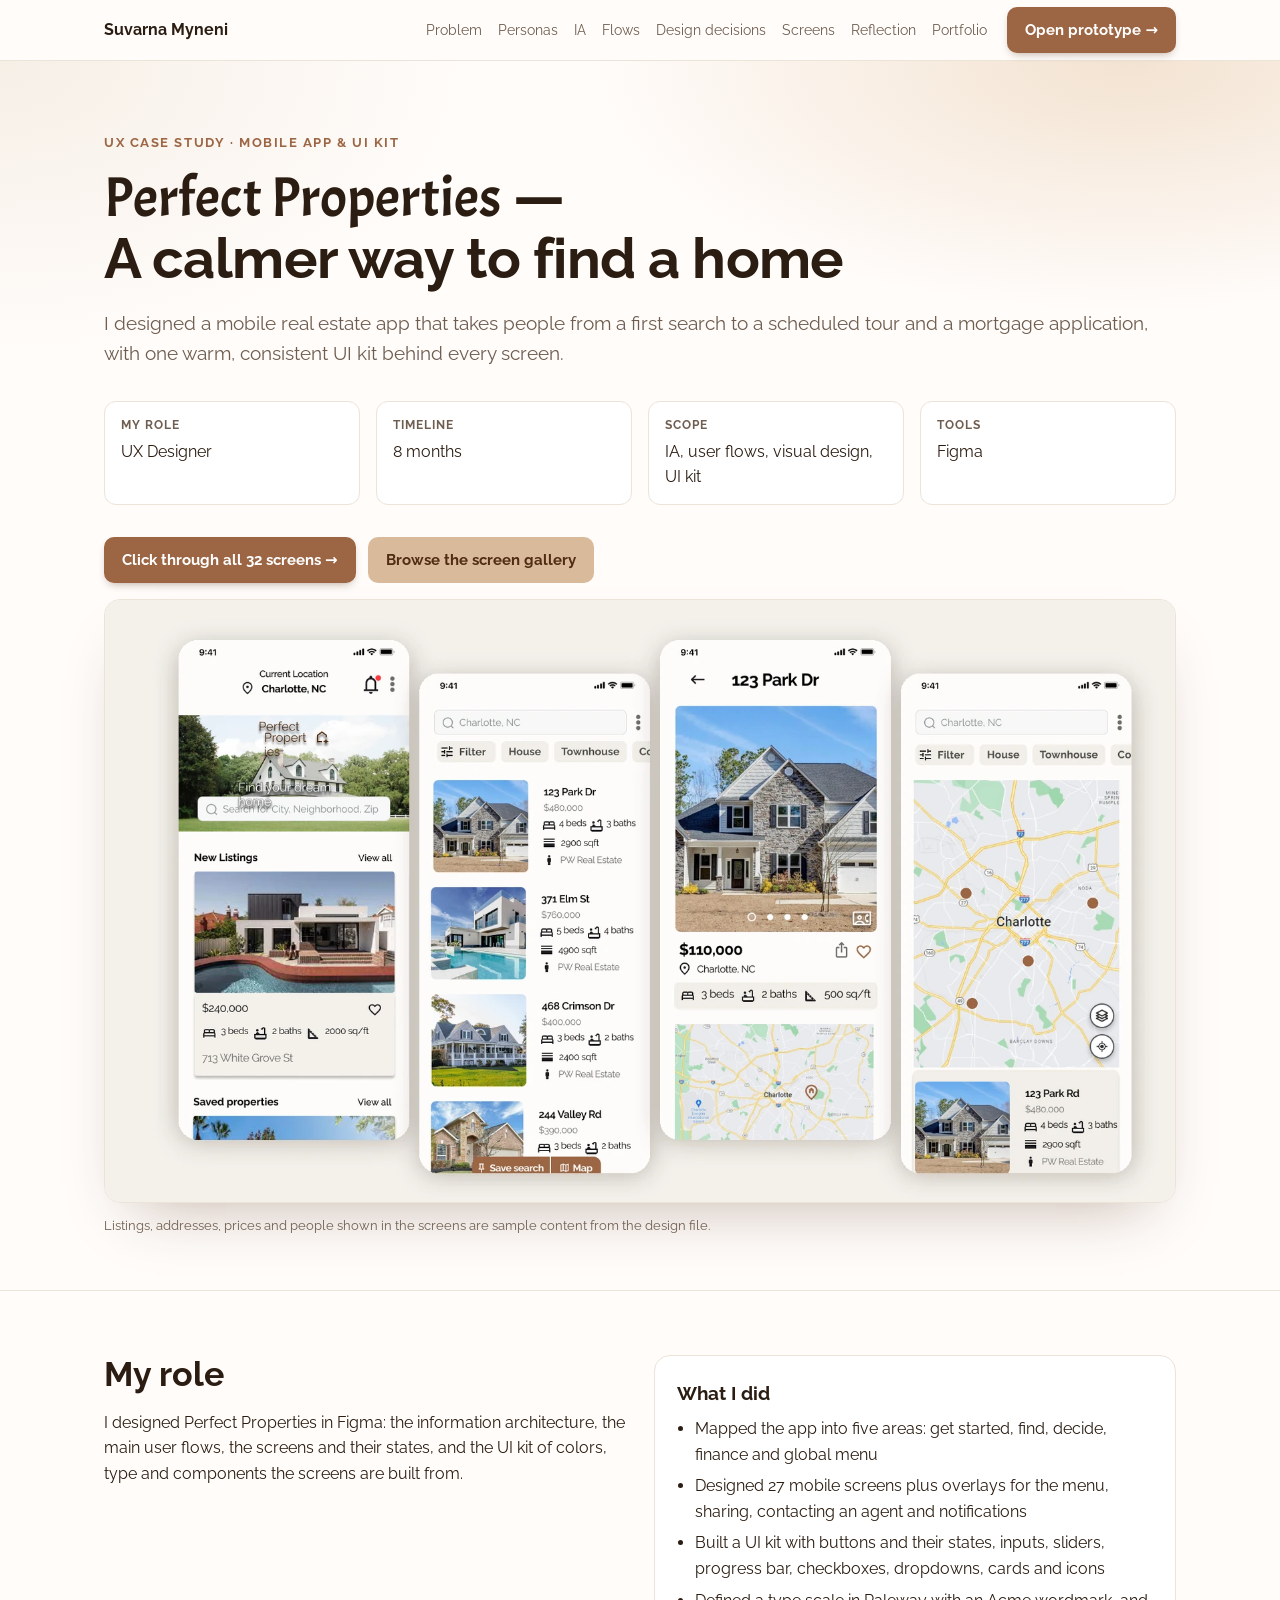
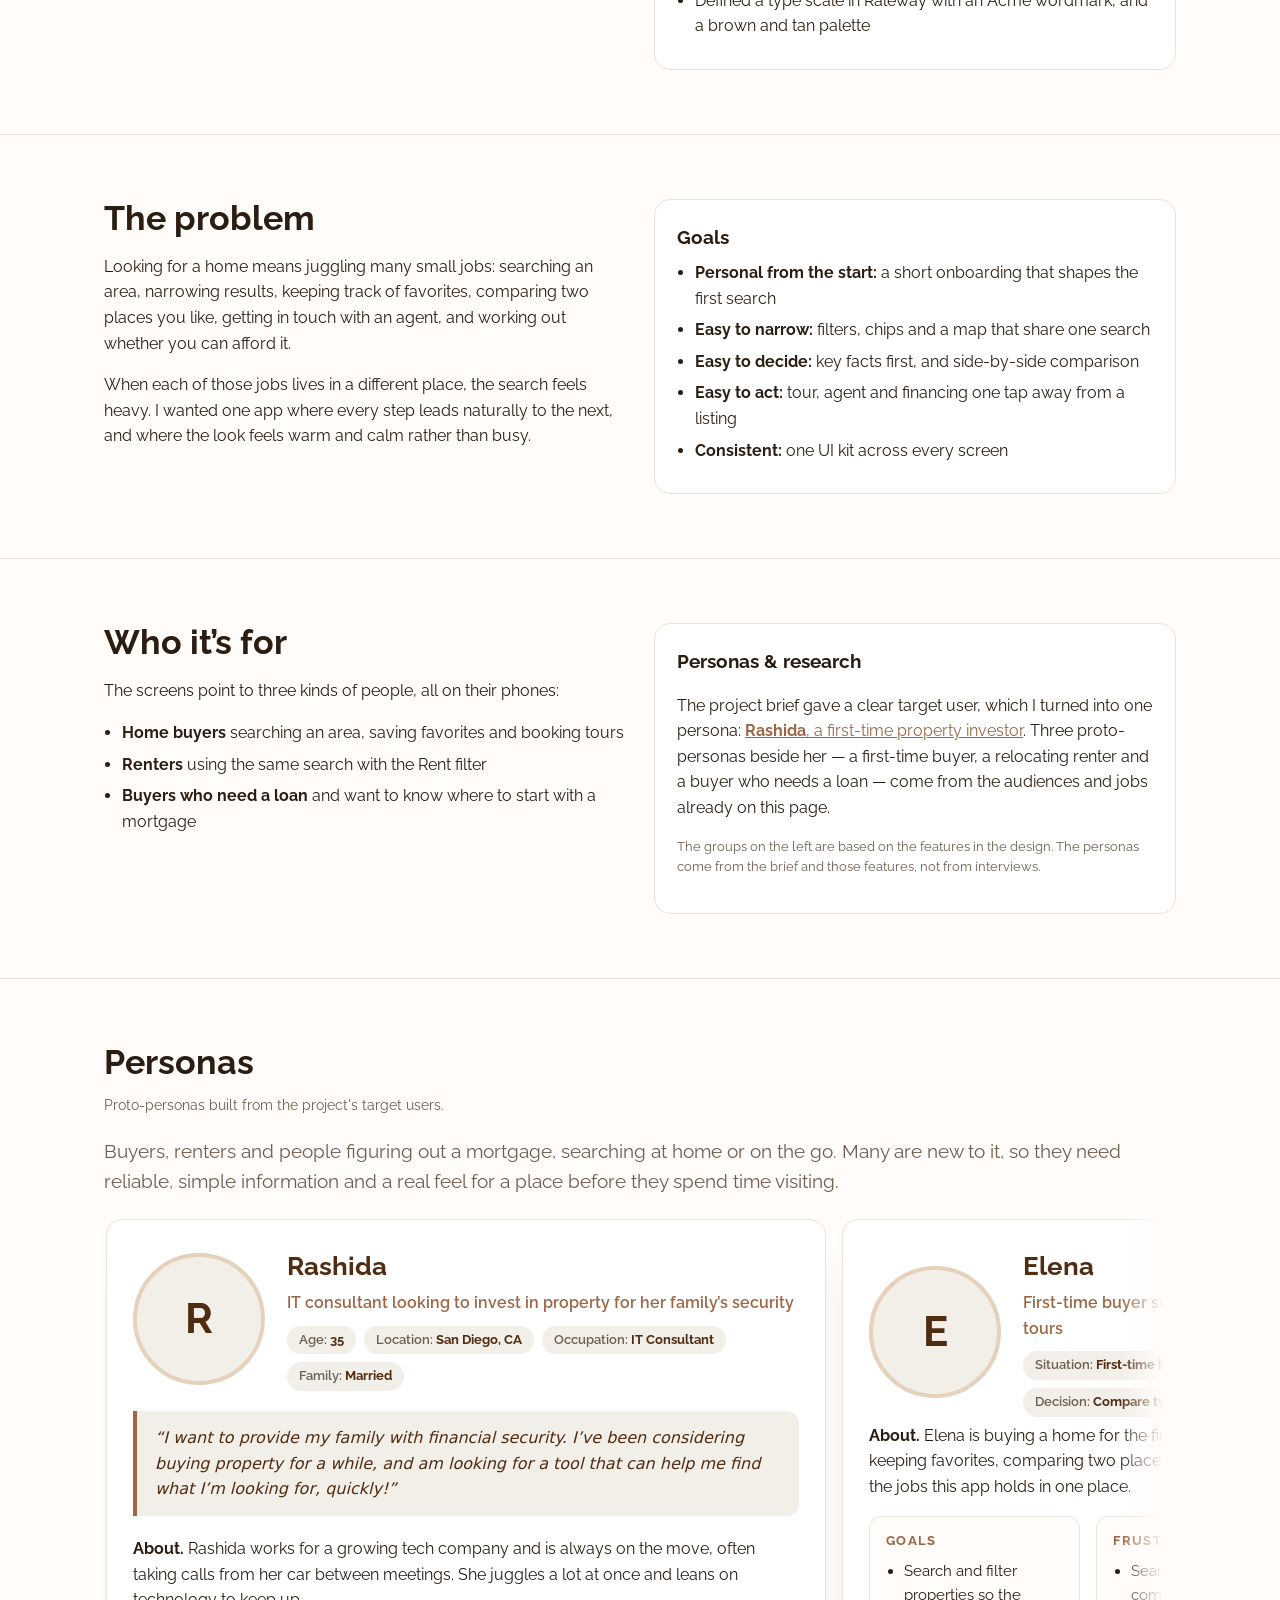
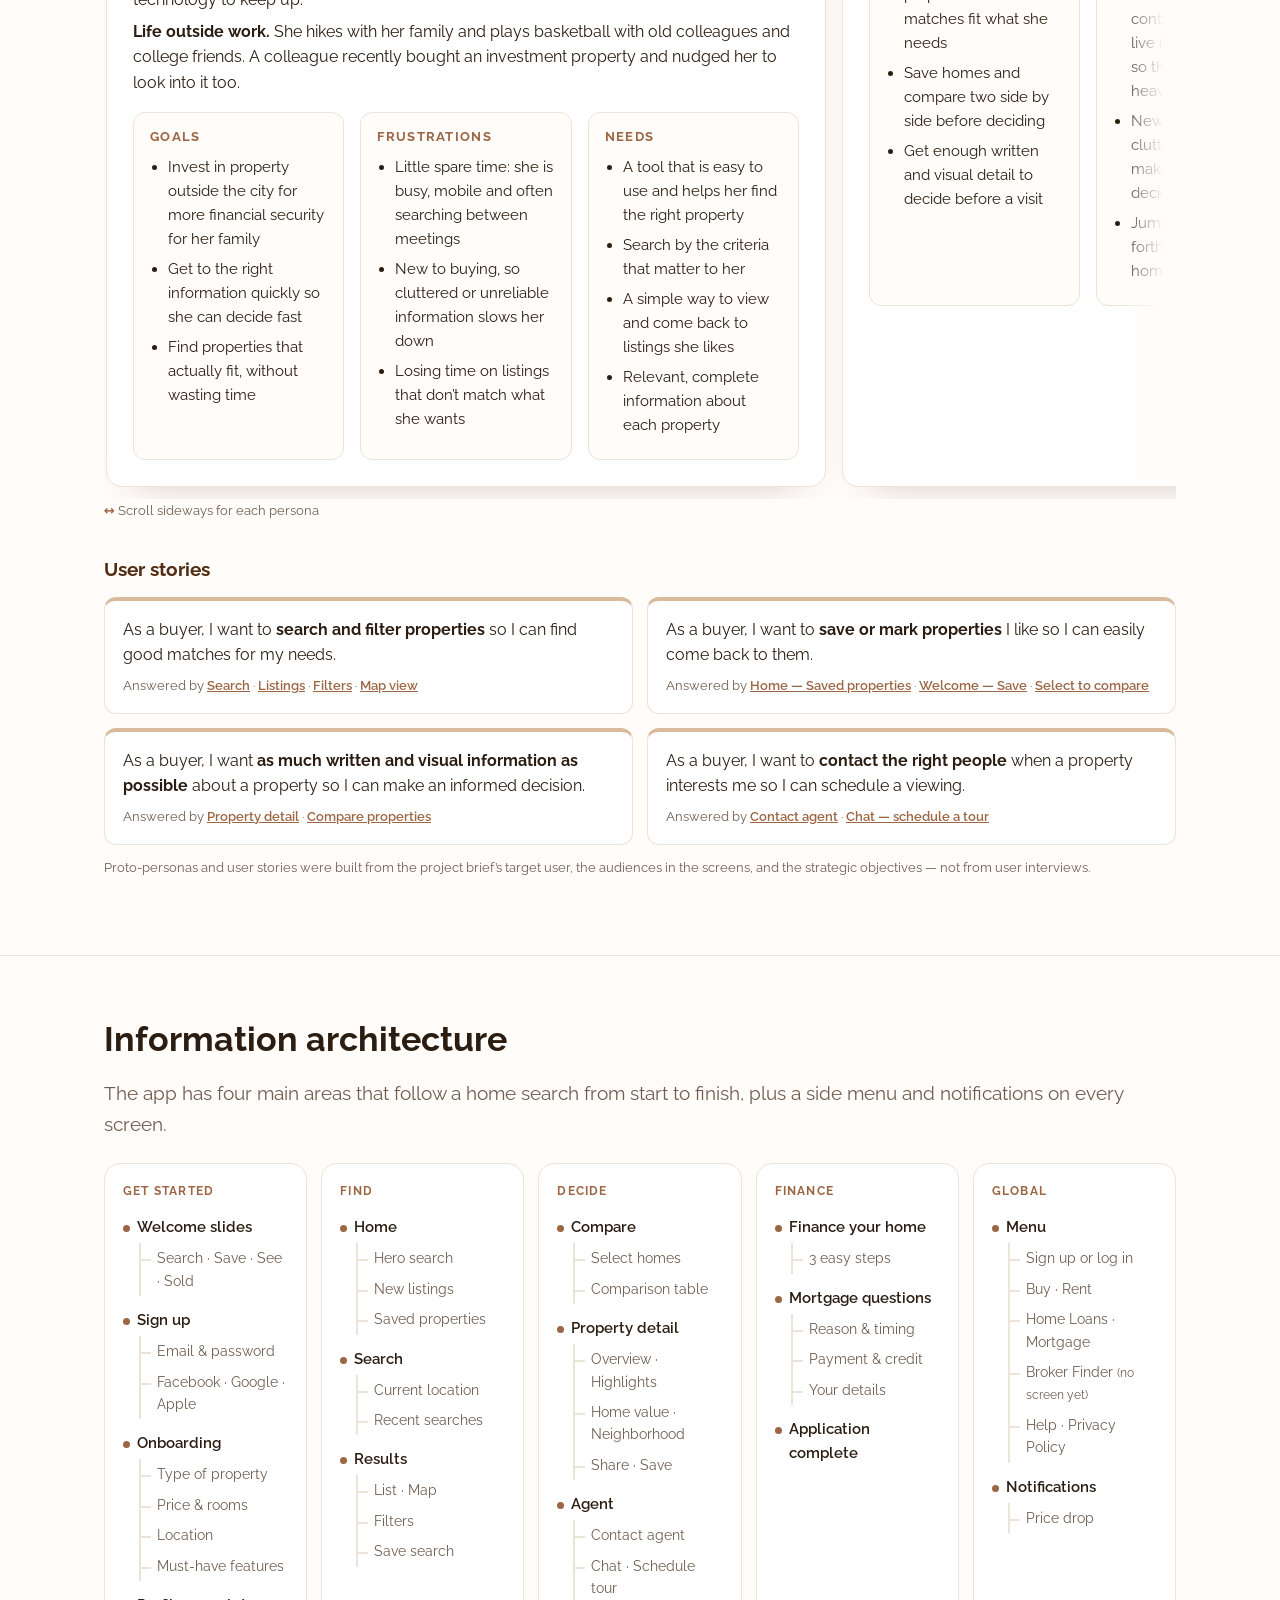
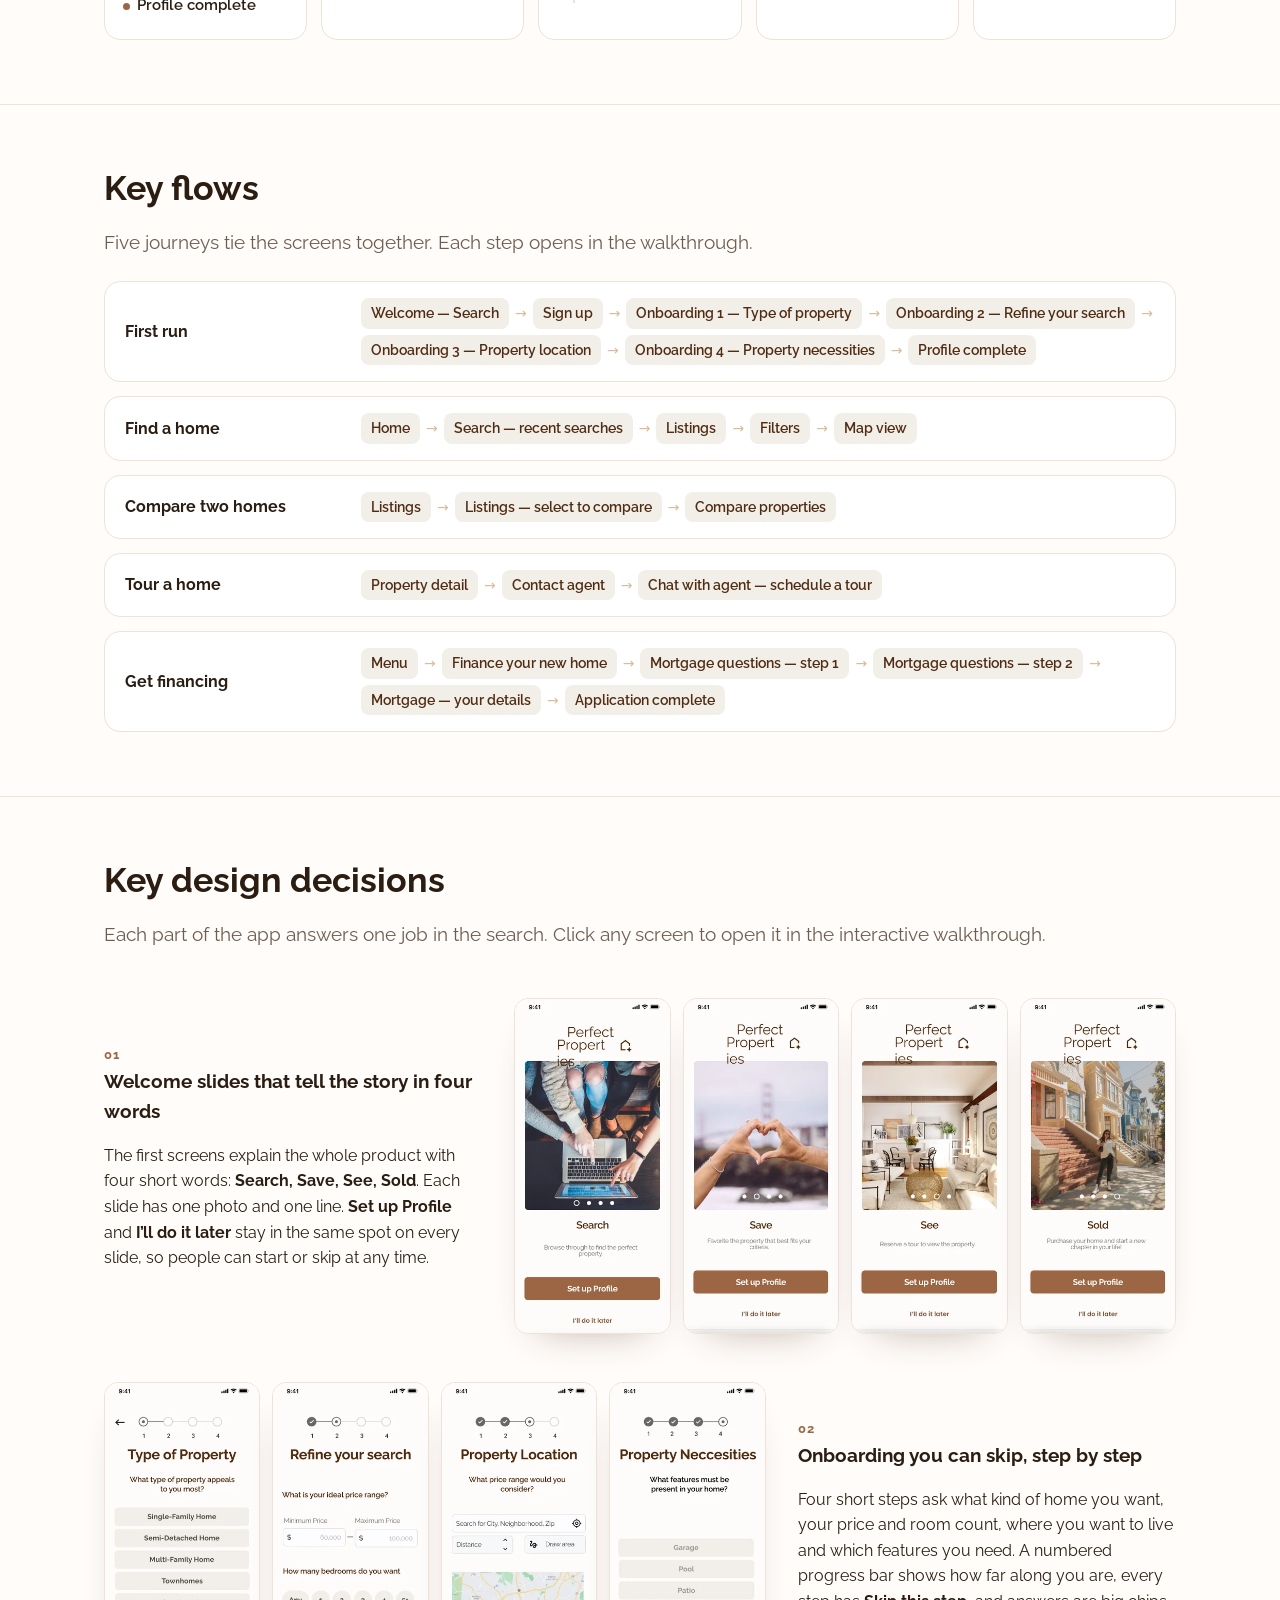
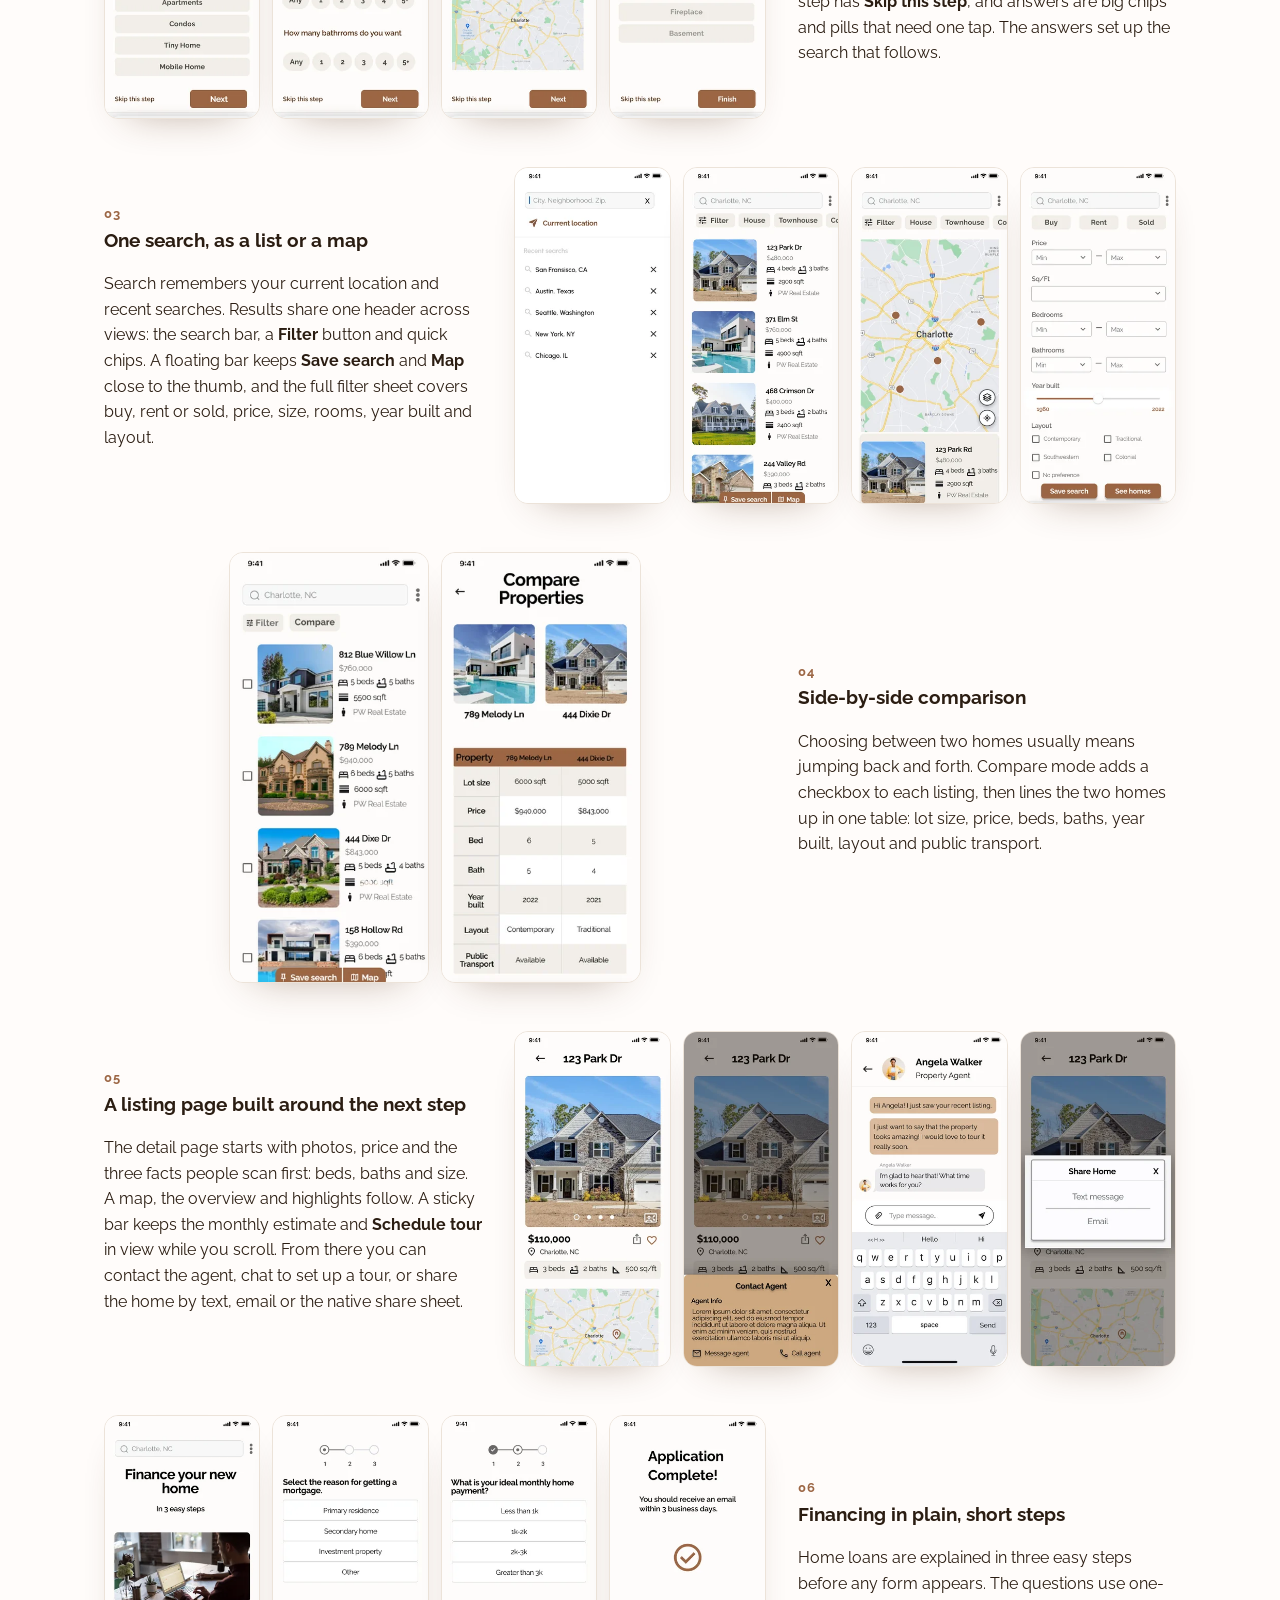
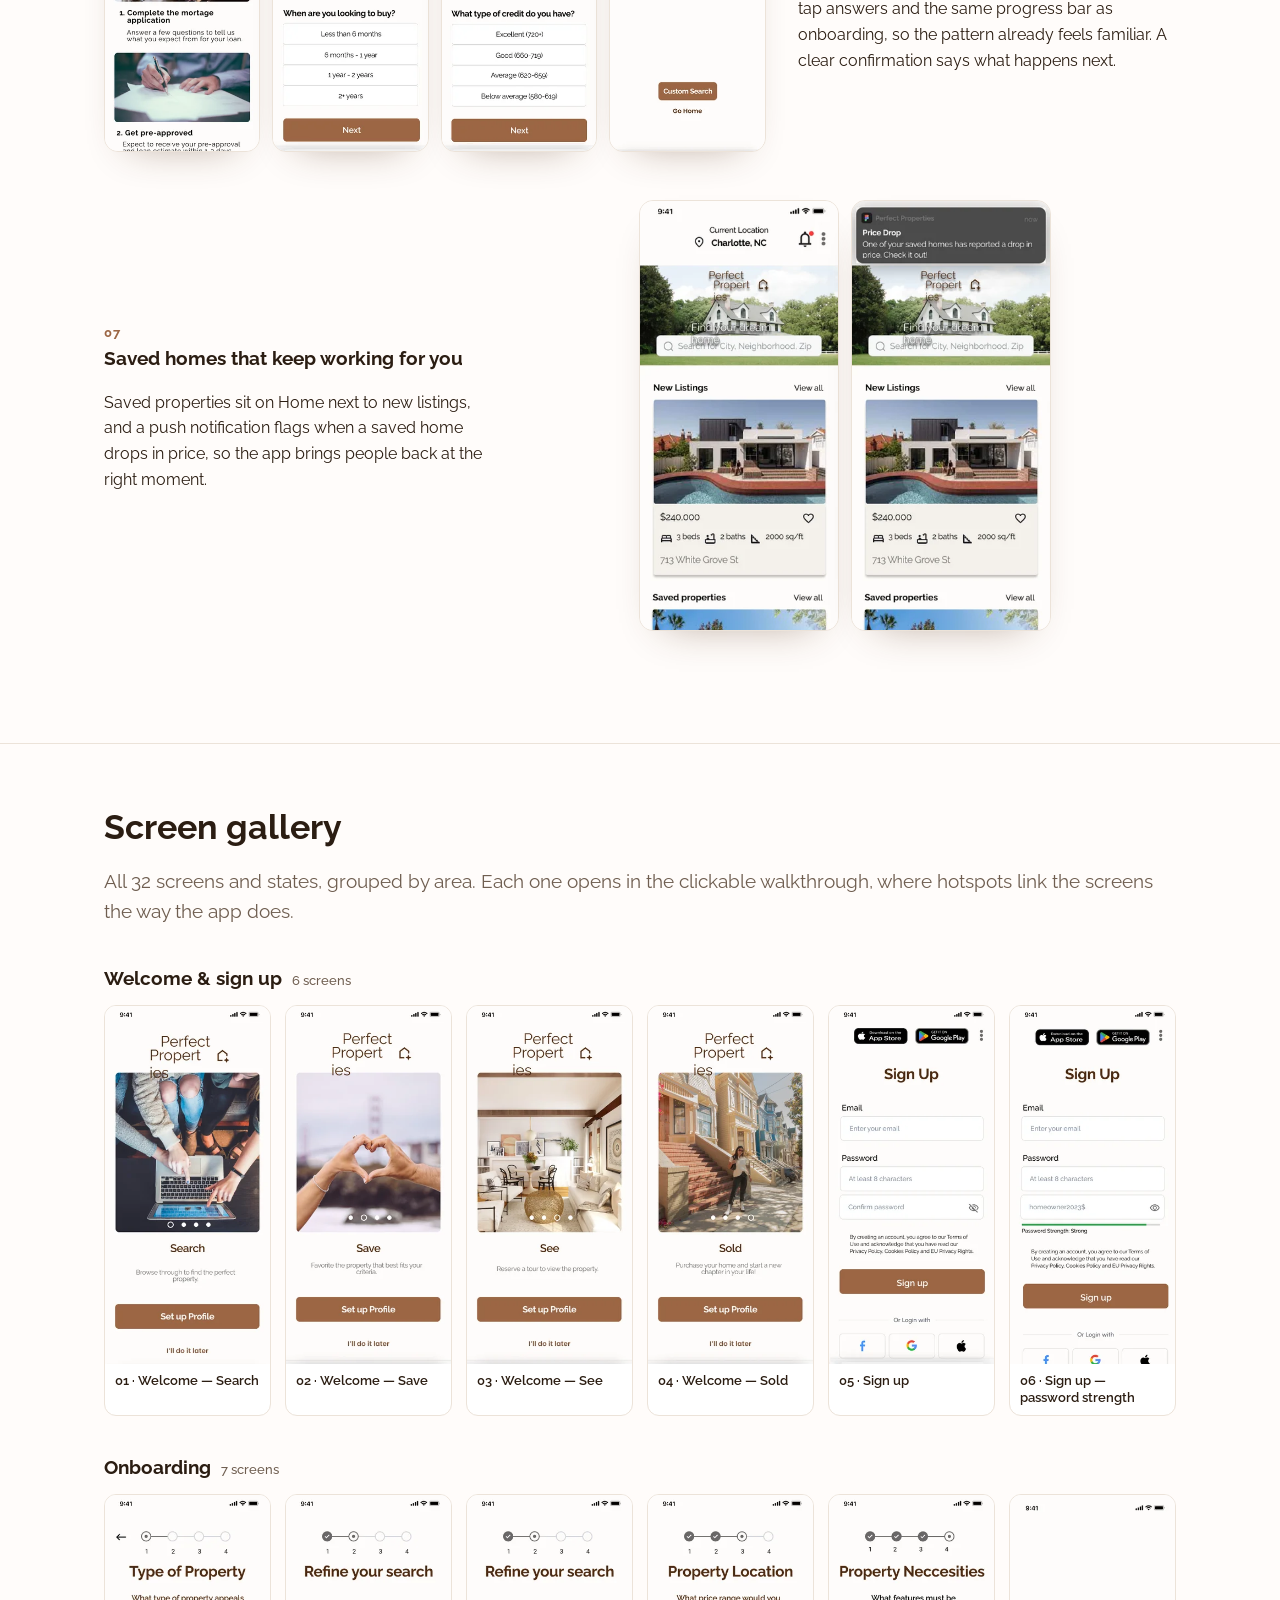
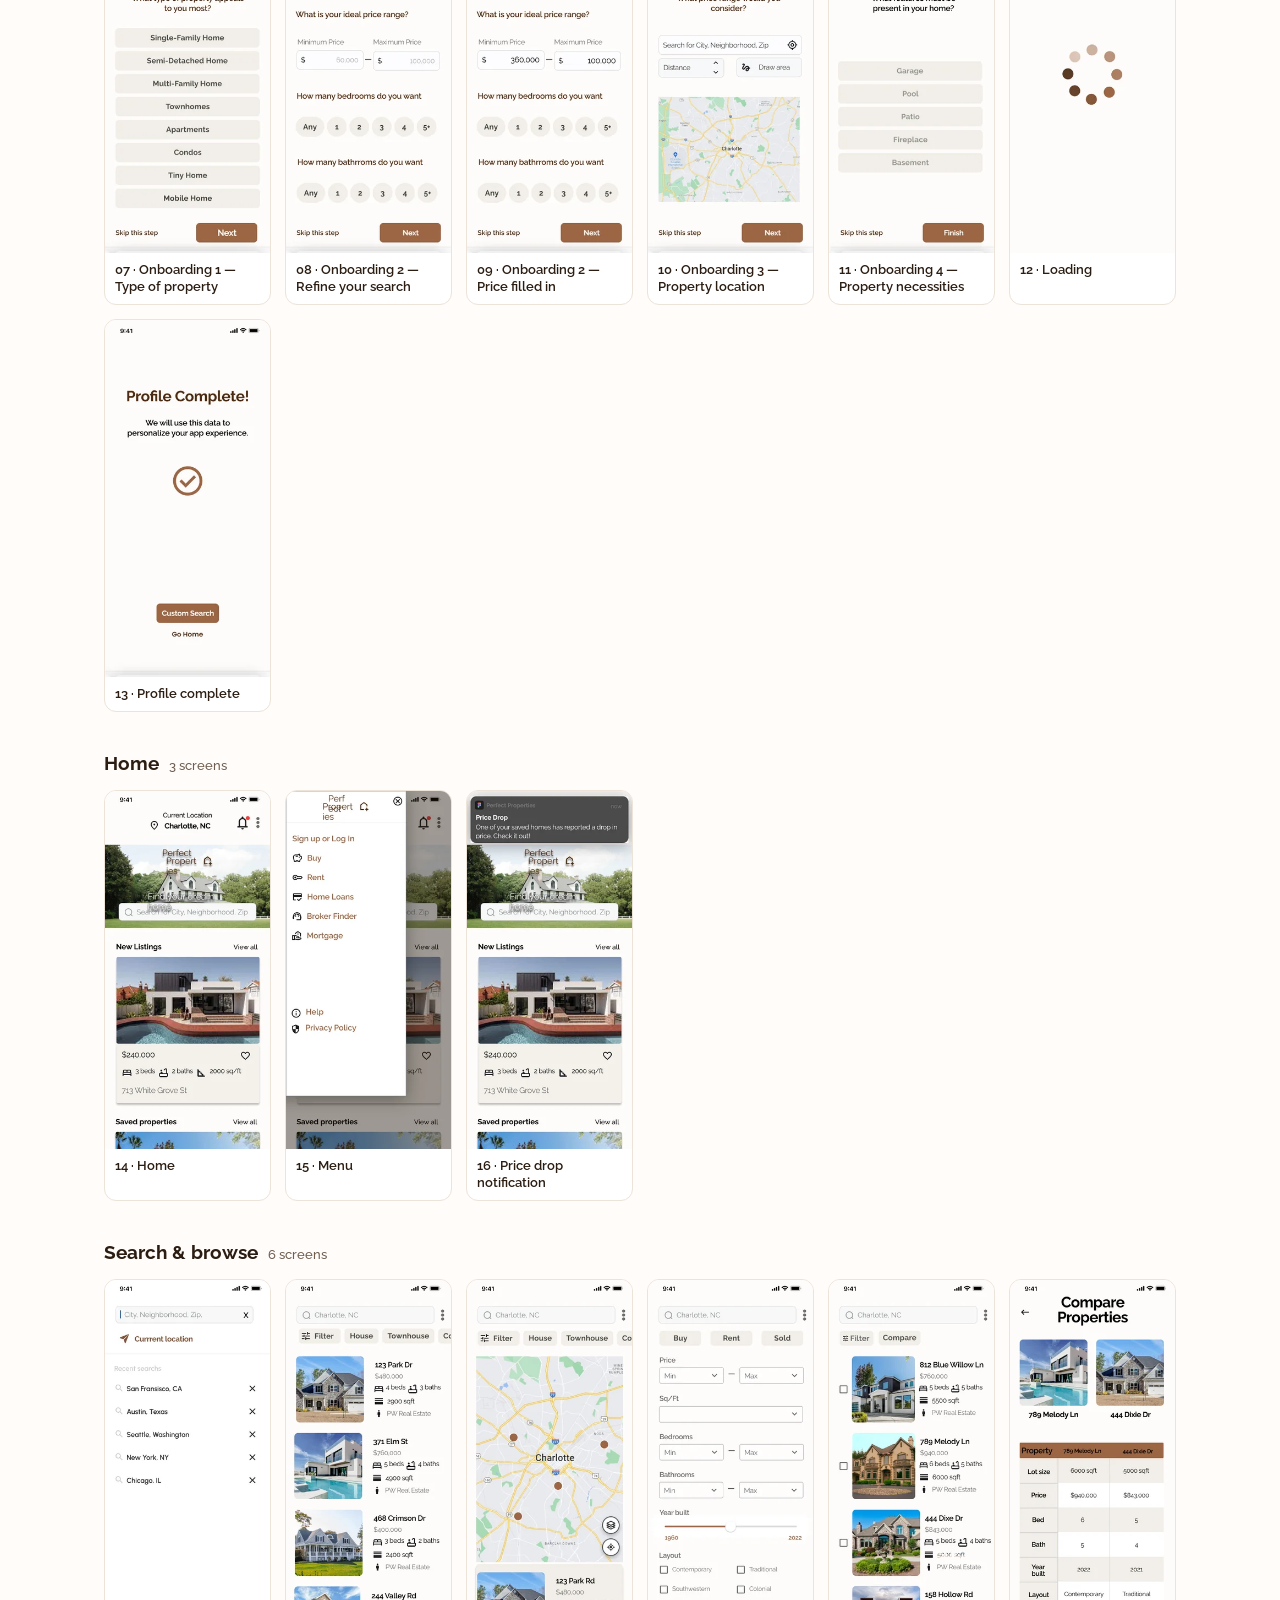
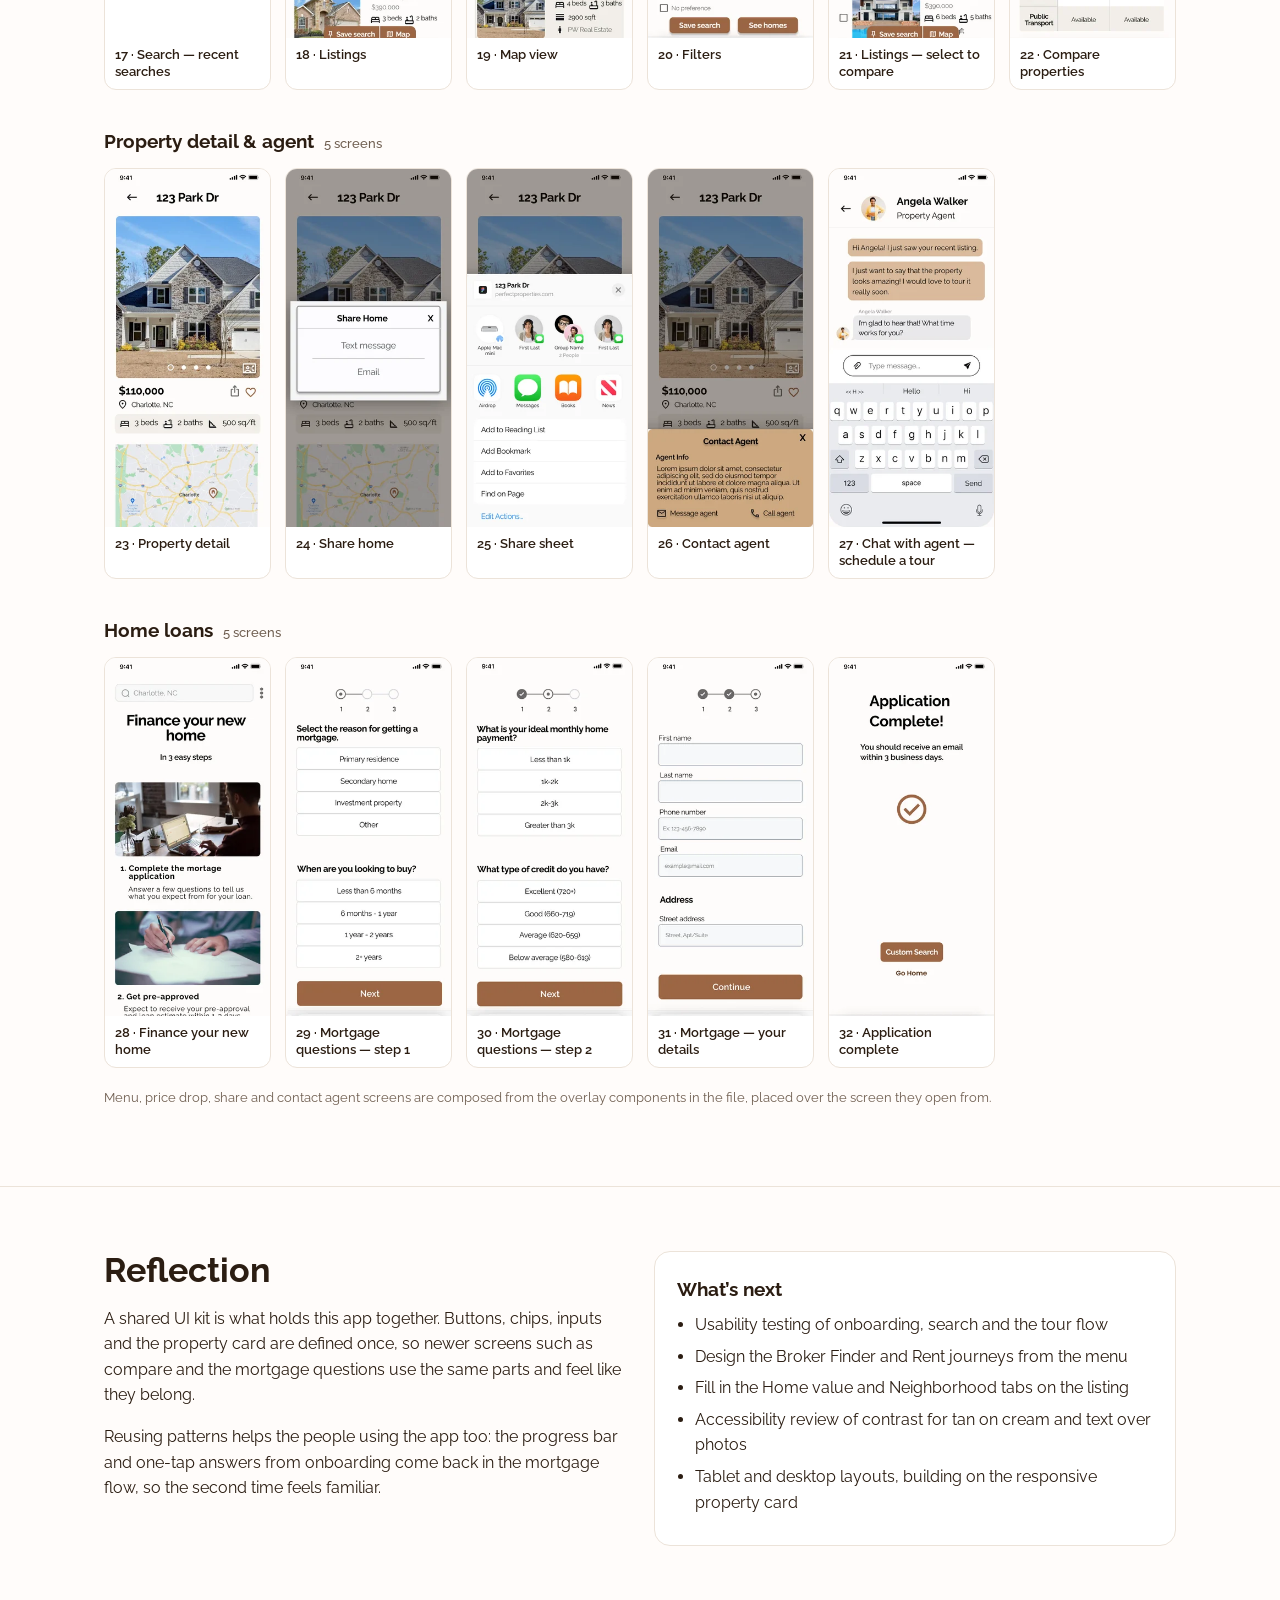
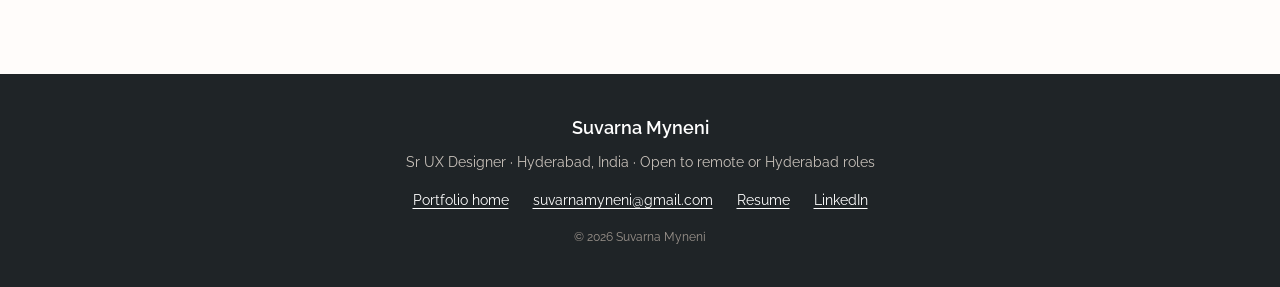
==== commit b135d9db: "Update the Perfect Properties case study personas, role, and footer. Set the overview role to UX Des" ====
--- a/index.html
+++ b/index.html
@@ -3,12 +3,12 @@
 <meta name="description" content="UX case study by Suvarna Myneni: Perfect Properties, a mobile real estate app for searching, comparing, touring and financing a home, with its own UI kit.">
 <link rel="preconnect" href="https://fonts.googleapis.com"><link href="https://fonts.googleapis.com/css2?family=Raleway:wght@400;500;600;700&family=Acme&display=swap" rel="stylesheet">
 <link rel="stylesheet" href="assets/style.css"></head><body>
-<nav class="top"><div class="wrap"><a class="brand" href="#">Suvarna Myneni</a><div class="links"><a href="#problem">Problem</a><a href="#personas">Personas</a><a href="#ia">IA</a><a href="#flows">Flows</a><a href="#decisions">Design decisions</a><a href="#kit">UI kit</a><a href="#gallery">Screens</a><a href="#reflection">Reflection</a><a href="https://suvarnamyneni-project.github.io">Portfolio</a></div><a class="btn" href="walkthrough.html">Open prototype →</a></div></nav>
+<nav class="top"><div class="wrap"><a class="brand" href="#">Suvarna Myneni</a><div class="links"><a href="#problem">Problem</a><a href="#personas">Personas</a><a href="#ia">IA</a><a href="#flows">Flows</a><a href="#decisions">Design decisions</a><a href="#gallery">Screens</a><a href="#reflection">Reflection</a><a href="https://suvarnamyneni.github.io">Portfolio</a></div><a class="btn" href="walkthrough.html">Open prototype →</a></div></nav>
 <header class="hero"><div class="wrap">
 <div class="eyebrow">UX case study · Mobile app &amp; UI kit</div>
 <h1><span class="logo">Perfect Properties</span> —<br>A calmer way to find a home</h1>
 <p class="lead">I designed a mobile real estate app that takes people from a first search to a scheduled tour and a mortgage application, with one warm, consistent UI kit behind every screen.</p>
-<div class="meta"><div><b>My role</b>UX &amp; UI designer</div><div><b>Scope</b>IA, user flows, visual design, UI kit</div><div><b>Tools</b>Figma</div></div>
+<div class="meta"><div><b>My role</b>UX Designer</div><div><b>Timeline</b>8 months</div><div><b>Scope</b>IA, user flows, visual design, UI kit</div><div><b>Tools</b>Figma</div></div>
 <p><a class="btn" href="walkthrough.html">Click through all 32 screens →</a> &nbsp; <a class="btn ghost" href="#gallery">Browse the screen gallery</a></p>
 <div class="heroimg"><a href="walkthrough.html#14" title="Open in walkthrough: Home"><img src="img/hero.webp" alt="Perfect Properties screens: Home, Listings, Property detail and Map" width="1600" height="900"></a></div>
 <p class="note">Listings, addresses, prices and people shown in the screens are sample content from the design file.</p>
@@ -26,12 +26,16 @@
 
 <section id="users"><div class="wrap grid2">
 <div><h2>Who it’s for</h2><p>The screens point to three kinds of people, all on their phones:</p><ul class="clean"><li><b>Home buyers</b> searching an area, saving favorites and booking tours</li><li><b>Renters</b> using the same search with the Rent filter</li><li><b>Buyers who need a loan</b> and want to know where to start with a mortgage</li></ul></div>
-<div class="card"><h3>Personas &amp; research</h3><p>The project brief gave a clear target user, which I turned into one persona: <a href="#personas"><b>Rashida</b>, a first-time property investor</a>.</p><p class="note">The groups on the left are based on the features in the design; the persona comes from the brief, not from interviews.</p></div>
+<div class="card"><h3>Personas &amp; research</h3><p>The project brief gave a clear target user, which I turned into one persona: <a href="#persona-rashida"><b>Rashida</b>, a first-time property investor</a>. Three proto-personas beside her — a first-time buyer, a relocating renter and a buyer who needs a loan — come from the audiences and jobs already on this page.</p><p class="note">The groups on the left are based on the features in the design. The personas come from the brief and those features, not from interviews.</p></div>
 </div></section>
 
-<section id="personas"><div class="wrap"><h2>Personas</h2><p class="lead">New, small-scale buyers investing for extra income or financial security. They search at home or on the go, and because they are new to it, they need reliable, simple information and a real feel for a place before they spend time visiting.</p>
-<div class="persona">
-<div class="p-id"><img src="img/persona-rashida.webp" alt="Portrait of Rashida, the Perfect Properties persona" width="160" height="160"><div><h3>Rashida</h3><p class="p-desc">IT consultant looking to invest in property for her family’s security</p><dl class="p-facts"><div><dt>Age</dt><dd>35</dd></div><div><dt>Location</dt><dd>San Diego, CA</dd></div><div><dt>Occupation</dt><dd>IT Consultant</dd></div><div><dt>Family</dt><dd>Married</dd></div></dl></div></div>
+<section id="personas"><div class="wrap"><h2>Personas</h2>
+<p class="persona-caption">Proto-personas built from the project's target users.</p>
+<p class="lead">Buyers, renters and people figuring out a mortgage, searching at home or on the go. Many are new to it, so they need reliable, simple information and a real feel for a place before they spend time visiting.</p>
+<div class="persona-scroll-wrap">
+<div class="persona-scroll" tabindex="0" role="region" aria-label="Personas" aria-describedby="persona-hint">
+<article class="persona" id="persona-rashida">
+<div class="p-id"><div class="p-avatar" aria-hidden="true">R</div><div><h3>Rashida</h3><p class="p-desc">IT consultant looking to invest in property for her family’s security</p><dl class="p-facts"><div><dt>Age</dt><dd>35</dd></div><div><dt>Location</dt><dd>San Diego, CA</dd></div><div><dt>Occupation</dt><dd>IT Consultant</dd></div><div><dt>Family</dt><dd>Married</dd></div></dl></div></div>
 <blockquote class="p-quote">“I want to provide my family with financial security. I’ve been considering buying property for a while, and am looking for a tool that can help me find what I’m looking for, quickly!”</blockquote>
 <div class="p-about"><p><b>About.</b> Rashida works for a growing tech company and is always on the move, often taking calls from her car between meetings. She juggles a lot at once and leans on technology to keep up.</p><p><b>Life outside work.</b> She hikes with her family and plays basketball with old colleagues and college friends. A colleague recently bought an investment property and nudged her to look into it too.</p></div>
 <div class="p-cols">
@@ -39,6 +43,36 @@
 <div><h4>Frustrations</h4><ul class="clean"><li>Little spare time: she is busy, mobile and often searching between meetings</li><li>New to buying, so cluttered or unreliable information slows her down</li><li>Losing time on listings that don’t match what she wants</li></ul></div>
 <div><h4>Needs</h4><ul class="clean"><li>A tool that is easy to use and helps her find the right property</li><li>Search by the criteria that matter to her</li><li>A simple way to view and come back to listings she likes</li><li>Relevant, complete information about each property</li></ul></div>
 </div>
+</article>
+<article class="persona" id="persona-elena">
+<div class="p-id"><div class="p-avatar" aria-hidden="true">E</div><div><h3>Elena</h3><p class="p-desc">First-time buyer searching an area, saving favorites and booking tours</p><dl class="p-facts"><div><dt>Situation</dt><dd>First-time buyer</dd></div><div><dt>Search</dt><dd>Area, favorites, tours</dd></div><div><dt>Decision</dt><dd>Compare two homes</dd></div><div><dt>Device</dt><dd>Phone</dd></div></dl></div></div>
+<div class="p-about"><p><b>About.</b> Elena is buying a home for the first time. Searching an area, narrowing results, keeping favorites, comparing two places and reaching an agent to schedule a viewing are the jobs this app holds in one place.</p></div>
+<div class="p-cols">
+<div><h4>Goals</h4><ul class="clean"><li>Search and filter properties so the matches fit what she needs</li><li>Save homes and compare two side by side before deciding</li><li>Get enough written and visual detail to decide before a visit</li></ul></div>
+<div><h4>Frustrations</h4><ul class="clean"><li>Searching, saving, comparing and contacting an agent live in different places, so the search feels heavy</li><li>New to buying, so cluttered information makes it hard to decide</li><li>Jumping back and forth between two homes she likes</li></ul></div>
+<div><h4>Needs</h4><ul class="clean"><li>A short onboarding that shapes the first search</li><li>Filters, chips and a map that share one search</li><li>Key facts first on the listing, with a tour and an agent one tap away</li></ul></div>
+</div>
+</article>
+<article class="persona" id="persona-jordan">
+<div class="p-id"><div class="p-avatar" aria-hidden="true">J</div><div><h3>Jordan</h3><p class="p-desc">Relocating professional using the Rent filter to find a place in a new area</p><dl class="p-facts"><div><dt>Situation</dt><dd>Relocating</dd></div><div><dt>Search</dt><dd>Rent filter</dd></div><div><dt>Place</dt><dd>New area</dd></div><div><dt>Device</dt><dd>Phone</dd></div></dl></div></div>
+<div class="p-about"><p><b>About.</b> Jordan is relocating and renting, on the same phone search as buyers but with the Rent filter. Current location, recent searches and a real feel for the place matter before spending time on a visit.</p></div>
+<div class="p-cols">
+<div><h4>Goals</h4><ul class="clean"><li>Find a rental in a new area and come back to the ones that fit</li><li>Narrow by price, rooms, location and must-have features</li><li>Contact the right person to schedule a viewing</li></ul></div>
+<div><h4>Frustrations</h4><ul class="clean"><li>Little spare time while relocating, often searching on the phone</li><li>A buy-only search that buries the Rent path</li><li>Listings that don’t match the area or the features, which wastes visits</li></ul></div>
+<div><h4>Needs</h4><ul class="clean"><li>Buy and rent in one search, in filters and in the menu</li><li>Current location, recent searches and a way to save a search</li><li>Photos, an overview and highlights before booking a visit</li></ul></div>
+</div>
+</article>
+<article class="persona" id="persona-amir">
+<div class="p-id"><div class="p-avatar" aria-hidden="true">A</div><div><h3>Amir</h3><p class="p-desc">Buyer who wants to know where to start with a mortgage</p><dl class="p-facts"><div><dt>Situation</dt><dd>Needs a loan</dd></div><div><dt>From a listing</dt><dd>Monthly estimate</dd></div><div><dt>Path</dt><dd>Three short steps</dd></div><div><dt>Device</dt><dd>Phone</dd></div></dl></div></div>
+<div class="p-about"><p><b>About.</b> Amir needs to know whether a home is affordable and where to start with a mortgage. The listing keeps a monthly estimate in view, and home loans are explained in three easy steps before any form.</p></div>
+<div class="p-cols">
+<div><h4>Goals</h4><ul class="clean"><li>See what a home might cost each month while still comparing listings</li><li>Understand financing in plain, short steps</li><li>Move from a listing to a mortgage application in the same app</li></ul></div>
+<div><h4>Frustrations</h4><ul class="clean"><li>Affordability sitting apart from the homes already being considered</li><li>A long form before it is clear an application is worth starting</li><li>Unfamiliar questions that don’t feel like the rest of the app</li></ul></div>
+<div><h4>Needs</h4><ul class="clean"><li>Financing one tap away from a listing, and from the menu</li><li>One-tap answers and the same progress bar as onboarding</li><li>A clear confirmation of what happens next</li></ul></div>
+</div>
+</article>
+</div>
+<p class="persona-hint" id="persona-hint">Scroll sideways for each persona</p>
 </div>
 <h3 class="us-h">User stories</h3>
 <div class="stories">
@@ -47,7 +81,7 @@
 <div class="story"><p>As a buyer, I want <b>as much written and visual information as possible</b> about a property so I can make an informed decision.</p><p class="screens">Answered by <a href="walkthrough.html#23">Property detail</a> · <a href="walkthrough.html#22">Compare properties</a></p></div>
 <div class="story"><p>As a buyer, I want to <b>contact the right people</b> when a property interests me so I can schedule a viewing.</p><p class="screens">Answered by <a href="walkthrough.html#26">Contact agent</a> · <a href="walkthrough.html#27">Chat — schedule a tour</a></p></div>
 </div>
-<p class="note">Persona and user stories were built from the project brief’s target user and strategic objectives, not from user interviews.</p>
+<p class="note">Proto-personas and user stories were built from the project brief’s target user, the audiences in the screens, and the strategic objectives — not from user interviews.</p>
 </div></section>
 
 <section id="ia"><div class="wrap"><h2>Information architecture</h2><p class="lead">The app has four main areas that follow a home search from start to finish, plus a side menu and notifications on every screen.</p>
@@ -70,24 +104,53 @@
 
 <section id="decisions"><div class="wrap"><h2>Key design decisions</h2><p class="lead">Each part of the app answers one job in the search. Click any screen to open it in the interactive walkthrough.</p><div class="dec"><div><div class="num">01</div><h3>Welcome slides that tell the story in four words</h3><p>The first screens explain the whole product with four short words: <b>Search, Save, See, Sold</b>. Each slide has one photo and one line. <b>Set up Profile</b> and <b>I’ll do it later</b> stay in the same spot on every slide, so people can start or skip at any time.</p></div><div class="shots "><a href="walkthrough.html#01" title="Open in walkthrough: Welcome — Search"><img loading="lazy" src="thumb/01-welcome-search.webp" alt="Welcome — Search" width="300" height="650"></a><a href="walkthrough.html#02" title="Open in walkthrough: Welcome — Save"><img loading="lazy" src="thumb/02-welcome-save.webp" alt="Welcome — Save" width="300" height="650"></a><a href="walkthrough.html#03" title="Open in walkthrough: Welcome — See"><img loading="lazy" src="thumb/03-welcome-see.webp" alt="Welcome — See" width="300" height="650"></a><a href="walkthrough.html#04" title="Open in walkthrough: Welcome — Sold"><img loading="lazy" src="thumb/04-welcome-sold.webp" alt="Welcome — Sold" width="300" height="650"></a></div></div><div class="dec"><div><div class="num">02</div><h3>Onboarding you can skip, step by step</h3><p>Four short steps ask what kind of home you want, your price and room count, where you want to live and which features you need. A numbered progress bar shows how far along you are, every step has <b>Skip this step</b>, and answers are big chips and pills that need one tap. The answers set up the search that follows.</p></div><div class="shots "><a href="walkthrough.html#07" title="Open in walkthrough: Onboarding 1 — Type of property"><img loading="lazy" src="thumb/07-onboarding-property-type.webp" alt="Onboarding 1 — Type of property" width="300" height="650"></a><a href="walkthrough.html#08" title="Open in walkthrough: Onboarding 2 — Refine your search"><img loading="lazy" src="thumb/08-onboarding-refine-search.webp" alt="Onboarding 2 — Refine your search" width="300" height="650"></a><a href="walkthrough.html#10" title="Open in walkthrough: Onboarding 3 — Property location"><img loading="lazy" src="thumb/10-onboarding-location.webp" alt="Onboarding 3 — Property location" width="300" height="650"></a><a href="walkthrough.html#11" title="Open in walkthrough: Onboarding 4 — Property necessities"><img loading="lazy" src="thumb/11-onboarding-necessities.webp" alt="Onboarding 4 — Property necessities" width="300" height="650"></a></div></div><div class="dec"><div><div class="num">03</div><h3>One search, as a list or a map</h3><p>Search remembers your current location and recent searches. Results share one header across views: the search bar, a <b>Filter</b> button and quick chips. A floating bar keeps <b>Save search</b> and <b>Map</b> close to the thumb, and the full filter sheet covers buy, rent or sold, price, size, rooms, year built and layout.</p></div><div class="shots "><a href="walkthrough.html#17" title="Open in walkthrough: Search — recent searches"><img loading="lazy" src="thumb/17-search.webp" alt="Search — recent searches" width="300" height="650"></a><a href="walkthrough.html#18" title="Open in walkthrough: Listings"><img loading="lazy" src="thumb/18-listings.webp" alt="Listings" width="300" height="650"></a><a href="walkthrough.html#19" title="Open in walkthrough: Map view"><img loading="lazy" src="thumb/19-map.webp" alt="Map view" width="300" height="650"></a><a href="walkthrough.html#20" title="Open in walkthrough: Filters"><img loading="lazy" src="thumb/20-filter.webp" alt="Filters" width="300" height="650"></a></div></div><div class="dec"><div><div class="num">04</div><h3>Side-by-side comparison</h3><p>Choosing between two homes usually means jumping back and forth. Compare mode adds a checkbox to each listing, then lines the two homes up in one table: lot size, price, beds, baths, year built, layout and public transport.</p></div><div class="shots two"><a href="walkthrough.html#21" title="Open in walkthrough: Listings — select to compare"><img loading="lazy" src="thumb/21-listings-compare.webp" alt="Listings — select to compare" width="300" height="650"></a><a href="walkthrough.html#22" title="Open in walkthrough: Compare properties"><img loading="lazy" src="thumb/22-compare.webp" alt="Compare properties" width="300" height="650"></a></div></div><div class="dec"><div><div class="num">05</div><h3>A listing page built around the next step</h3><p>The detail page starts with photos, price and the three facts people scan first: beds, baths and size. A map, the overview and highlights follow. A sticky bar keeps the monthly estimate and <b>Schedule tour</b> in view while you scroll. From there you can contact the agent, chat to set up a tour, or share the home by text, email or the native share sheet.</p></div><div class="shots "><a href="walkthrough.html#23" title="Open in walkthrough: Property detail"><img loading="lazy" src="thumb/23-property-detail.webp" alt="Property detail" width="300" height="650"></a><a href="walkthrough.html#26" title="Open in walkthrough: Contact agent"><img loading="lazy" src="thumb/26-contact-agent.webp" alt="Contact agent" width="300" height="650"></a><a href="walkthrough.html#27" title="Open in walkthrough: Chat with agent — schedule a tour"><img loading="lazy" src="thumb/27-agent-chat.webp" alt="Chat with agent — schedule a tour" width="300" height="650"></a><a href="walkthrough.html#24" title="Open in walkthrough: Share home"><img loading="lazy" src="thumb/24-share-home.webp" alt="Share home" width="300" height="650"></a></div></div><div class="dec"><div><div class="num">06</div><h3>Financing in plain, short steps</h3><p>Home loans are explained in three easy steps before any form appears. The questions use one-tap answers and the same progress bar as onboarding, so the pattern already feels familiar. A clear confirmation says what happens next.</p></div><div class="shots "><a href="walkthrough.html#28" title="Open in walkthrough: Finance your new home"><img loading="lazy" src="thumb/28-finance-home.webp" alt="Finance your new home" width="300" height="650"></a><a href="walkthrough.html#29" title="Open in walkthrough: Mortgage questions — step 1"><img loading="lazy" src="thumb/29-mortgage-questions-1.webp" alt="Mortgage questions — step 1" width="300" height="650"></a><a href="walkthrough.html#30" title="Open in walkthrough: Mortgage questions — step 2"><img loading="lazy" src="thumb/30-mortgage-questions-2.webp" alt="Mortgage questions — step 2" width="300" height="650"></a><a href="walkthrough.html#32" title="Open in walkthrough: Application complete"><img loading="lazy" src="thumb/32-application-complete.webp" alt="Application complete" width="300" height="650"></a></div></div><div class="dec"><div><div class="num">07</div><h3>Saved homes that keep working for you</h3><p>Saved properties sit on Home next to new listings, and a push notification flags when a saved home drops in price, so the app brings people back at the right moment.</p></div><div class="shots two"><a href="walkthrough.html#14" title="Open in walkthrough: Home"><img loading="lazy" src="thumb/14-home.webp" alt="Home" width="300" height="650"></a><a href="walkthrough.html#16" title="Open in walkthrough: Price drop notification"><img loading="lazy" src="thumb/16-home-price-drop.webp" alt="Price drop notification" width="300" height="650"></a></div></div></div></section>
 
-<section id="kit"><div class="wrap"><h2>UI kit &amp; design system</h2><p class="lead">Every screen is built from one small kit in the Figma file. Earthy browns and tans keep the app warm and let the home photos stand out.</p>
-<h3 style="margin-top:28px">Color</h3><div class="swatches"><div class="sw"><div style="background:#9C6644"></div><p><b>Primary brown</b><code>#9C6644</code><br>Primary buttons, links, active states</p></div><div class="sw"><div style="background:#502C12"></div><p><b>Dark brown</b><code>#502C12</code><br>Text buttons such as Skip this step</p></div><div class="sw"><div style="background:#D9BB9C"></div><p><b>Tan</b><code>#D9BB9C</code><br>Secondary buttons, chat bubbles, agent sheet</p></div><div class="sw"><div style="background:#E5D1BC"></div><p><b>Light tan</b><code>#E5D1BC</code><br>Hovered secondary button</p></div><div class="sw"><div style="background:#CEA880"></div><p><b>Caramel</b><code>#CEA880</code><br>Pressed secondary button</p></div><div class="sw"><div style="background:#F2EFE9"></div><p><b>Sand</b><code>#F2EFE9</code><br>Cards, chips and table rows</p></div><div class="sw"><div style="background:#F4F2EC"></div><p><b>Off-white</b><code>#F4F2EC</code><br>Disabled buttons</p></div><div class="sw"><div style="background:#FFFCFA"></div><p><b>Cream</b><code>#FFFCFA</code><br>Screen background</p></div></div><p class="note">Hex values sampled from the buttons, cards and backgrounds in the file.</p>
-<div class="grid2" style="margin-top:28px"><div><h3>Type</h3><p>Raleway carries the whole interface, from 34px headings to 13px body text. Acme gives the Perfect Properties wordmark its own friendly voice.</p><div class="type"><div><b class=logo>Logo</b><span>Acme · Regular · 34</span></div><div><b>Heading 1</b><span>Raleway · Bold · 34</span></div><div><b>Heading 2</b><span>Raleway · Bold · 30</span></div><div><b>Heading 3</b><span>Raleway · SemiBold · 18</span></div><div><b>Heading 4</b><span>Raleway · Bold · 18</span></div><div><b>Subtitle 1</b><span>Raleway · SemiBold · 17</span></div><div><b>Subtitle 2</b><span>Raleway · SemiBold · 15</span></div><div><b>Buttons</b><span>Raleway · Bold · 17</span></div><div><b>Body 1</b><span>Raleway · Regular · 16</span></div><div><b>Body 2</b><span>Raleway · Regular · 13</span></div></div></div>
-<div><h3>Components</h3><ul class="clean"><li><b>Buttons:</b> a 351 × 56 primary, a 95 × 34 secondary and a text button, with enabled, hovered, pressed and disabled states and a soft drop shadow</li><li><b>Inputs:</b> email, password with show and hide, search, and a min–max price pair</li><li><b>Controls:</b> slider, numbered progress bar, checkbox and dropdown</li><li><b>Cards:</b> one property card in mobile, tablet and desktop sizes</li><li><b>Icons:</b> beds, baths, size, location, share, favorite and social sign-in</li><li><b>Overlays:</b> menu, share dialog, share sheet, contact agent, notification</li></ul></div></div>
-<div class="kit">
-<figure><img loading="lazy" src="img/kit-buttons.webp" alt="Buttons and states" width="1036" height="589"><figcaption><b>Buttons</b> · primary, secondary, text and states</figcaption></figure>
-<figure><img loading="lazy" src="img/kit-typography.webp" alt="Typography" width="1064" height="524"><figcaption><b>Typography</b> · Acme wordmark and Raleway scale</figcaption></figure>
-<figure><img loading="lazy" src="img/kit-cards.webp" alt="Property cards" width="1298" height="627"><figcaption><b>Property card</b> · mobile, tablet, desktop</figcaption></figure>
-<figure><img loading="lazy" src="img/kit-icons.webp" alt="Icons" width="1064" height="615"><figcaption><b>Icons</b> · property facts, navigation and sign-in</figcaption></figure>
-<figure><img loading="lazy" src="img/kit-ui-elements.webp" alt="UI elements" width="1036" height="1410"><figcaption><b>UI elements</b> · inputs, slider, progress bar, checkbox, dropdown</figcaption></figure>
-<figure><img loading="lazy" src="img/kit-maps.webp" alt="Maps" width="1184" height="763"><figcaption><b>Maps</b> · map assets used in search and listing detail</figcaption></figure>
-</div></div></section>
-
 <section id="gallery" class="gal"><div class="wrap"><h2>Screen gallery</h2><p class="lead">All 32 screens and states, grouped by area. Each one opens in the clickable walkthrough, where hotspots link the screens the way the app does.</p><h3>Welcome &amp; sign up <span>6 screens</span></h3><div class="thumbs"><a href="walkthrough.html#01"><img loading="lazy" src="thumb/01-welcome-search.webp" alt="" width="300" height="650"><span>01 · Welcome — Search</span></a><a href="walkthrough.html#02"><img loading="lazy" src="thumb/02-welcome-save.webp" alt="" width="300" height="650"><span>02 · Welcome — Save</span></a><a href="walkthrough.html#03"><img loading="lazy" src="thumb/03-welcome-see.webp" alt="" width="300" height="650"><span>03 · Welcome — See</span></a><a href="walkthrough.html#04"><img loading="lazy" src="thumb/04-welcome-sold.webp" alt="" width="300" height="650"><span>04 · Welcome — Sold</span></a><a href="walkthrough.html#05"><img loading="lazy" src="thumb/05-sign-up.webp" alt="" width="300" height="650"><span>05 · Sign up</span></a><a href="walkthrough.html#06"><img loading="lazy" src="thumb/06-sign-up-password-strength.webp" alt="" width="300" height="650"><span>06 · Sign up — password strength</span></a></div><h3>Onboarding <span>7 screens</span></h3><div class="thumbs"><a href="walkthrough.html#07"><img loading="lazy" src="thumb/07-onboarding-property-type.webp" alt="" width="300" height="650"><span>07 · Onboarding 1 — Type of property</span></a><a href="walkthrough.html#08"><img loading="lazy" src="thumb/08-onboarding-refine-search.webp" alt="" width="300" height="650"><span>08 · Onboarding 2 — Refine your search</span></a><a href="walkthrough.html#09"><img loading="lazy" src="thumb/09-onboarding-refine-filled.webp" alt="" width="300" height="650"><span>09 · Onboarding 2 — Price filled in</span></a><a href="walkthrough.html#10"><img loading="lazy" src="thumb/10-onboarding-location.webp" alt="" width="300" height="650"><span>10 · Onboarding 3 — Property location</span></a><a href="walkthrough.html#11"><img loading="lazy" src="thumb/11-onboarding-necessities.webp" alt="" width="300" height="650"><span>11 · Onboarding 4 — Property necessities</span></a><a href="walkthrough.html#12"><img loading="lazy" src="thumb/12-loading.webp" alt="" width="300" height="650"><span>12 · Loading</span></a><a href="walkthrough.html#13"><img loading="lazy" src="thumb/13-profile-complete.webp" alt="" width="300" height="650"><span>13 · Profile complete</span></a></div><h3>Home <span>3 screens</span></h3><div class="thumbs"><a href="walkthrough.html#14"><img loading="lazy" src="thumb/14-home.webp" alt="" width="300" height="650"><span>14 · Home</span></a><a href="walkthrough.html#15"><img loading="lazy" src="thumb/15-home-menu.webp" alt="" width="300" height="650"><span>15 · Menu</span></a><a href="walkthrough.html#16"><img loading="lazy" src="thumb/16-home-price-drop.webp" alt="" width="300" height="650"><span>16 · Price drop notification</span></a></div><h3>Search &amp; browse <span>6 screens</span></h3><div class="thumbs"><a href="walkthrough.html#17"><img loading="lazy" src="thumb/17-search.webp" alt="" width="300" height="650"><span>17 · Search — recent searches</span></a><a href="walkthrough.html#18"><img loading="lazy" src="thumb/18-listings.webp" alt="" width="300" height="650"><span>18 · Listings</span></a><a href="walkthrough.html#19"><img loading="lazy" src="thumb/19-map.webp" alt="" width="300" height="650"><span>19 · Map view</span></a><a href="walkthrough.html#20"><img loading="lazy" src="thumb/20-filter.webp" alt="" width="300" height="650"><span>20 · Filters</span></a><a href="walkthrough.html#21"><img loading="lazy" src="thumb/21-listings-compare.webp" alt="" width="300" height="650"><span>21 · Listings — select to compare</span></a><a href="walkthrough.html#22"><img loading="lazy" src="thumb/22-compare.webp" alt="" width="300" height="650"><span>22 · Compare properties</span></a></div><h3>Property detail &amp; agent <span>5 screens</span></h3><div class="thumbs"><a href="walkthrough.html#23"><img loading="lazy" src="thumb/23-property-detail.webp" alt="" width="300" height="650"><span>23 · Property detail</span></a><a href="walkthrough.html#24"><img loading="lazy" src="thumb/24-share-home.webp" alt="" width="300" height="650"><span>24 · Share home</span></a><a href="walkthrough.html#25"><img loading="lazy" src="thumb/25-share-sheet.webp" alt="" width="300" height="650"><span>25 · Share sheet</span></a><a href="walkthrough.html#26"><img loading="lazy" src="thumb/26-contact-agent.webp" alt="" width="300" height="650"><span>26 · Contact agent</span></a><a href="walkthrough.html#27"><img loading="lazy" src="thumb/27-agent-chat.webp" alt="" width="300" height="650"><span>27 · Chat with agent — schedule a tour</span></a></div><h3>Home loans <span>5 screens</span></h3><div class="thumbs"><a href="walkthrough.html#28"><img loading="lazy" src="thumb/28-finance-home.webp" alt="" width="300" height="650"><span>28 · Finance your new home</span></a><a href="walkthrough.html#29"><img loading="lazy" src="thumb/29-mortgage-questions-1.webp" alt="" width="300" height="650"><span>29 · Mortgage questions — step 1</span></a><a href="walkthrough.html#30"><img loading="lazy" src="thumb/30-mortgage-questions-2.webp" alt="" width="300" height="650"><span>30 · Mortgage questions — step 2</span></a><a href="walkthrough.html#31"><img loading="lazy" src="thumb/31-mortgage-contact.webp" alt="" width="300" height="650"><span>31 · Mortgage — your details</span></a><a href="walkthrough.html#32"><img loading="lazy" src="thumb/32-application-complete.webp" alt="" width="300" height="650"><span>32 · Application complete</span></a></div><p class="note" style="margin-top:20px">Menu, price drop, share and contact agent screens are composed from the overlay components in the file, placed over the screen they open from.</p></div></section>
 
 <section id="reflection"><div class="wrap grid2">
 <div><h2>Reflection</h2><p>A shared UI kit is what holds this app together. Buttons, chips, inputs and the property card are defined once, so newer screens such as compare and the mortgage questions use the same parts and feel like they belong.</p><p>Reusing patterns helps the people using the app too: the progress bar and one-tap answers from onboarding come back in the mortgage flow, so the second time feels familiar.</p></div>
 <div class="card"><h3>What’s next</h3><ul class="clean"><li>Usability testing of onboarding, search and the tour flow</li><li>Design the Broker Finder and Rent journeys from the menu</li><li>Fill in the Home value and Neighborhood tabs on the listing</li><li>Accessibility review of contrast for tan on cream and text over photos</li><li>Tablet and desktop layouts, building on the responsive property card</li></ul></div>
 </div></section>
-<footer><div class="wrap">Suvarna Myneni · UX Designer · <a href="https://suvarnamyneni-project.github.io">Portfolio</a> · <a href="walkthrough.html">Interactive walkthrough</a> · <a href="https://www.figma.com/design/qyB5dl1lrkStU191brfmlz/Perfect-Properties-UI-Kit--Suvarna">Figma file</a><br><span class="note">Concept project with sample listing content.</span></div></footer>
+<footer class="sm-footer" role="contentinfo">
+  <div class="sm-footer-inner">
+    <p class="sm-footer-name">Suvarna Myneni</p>
+    <p class="sm-footer-role">Sr UX Designer · Hyderabad, India · Open to remote or Hyderabad roles</p>
+    <nav class="sm-footer-links" aria-label="Footer">
+      <a href="https://suvarnamyneni.github.io/">Portfolio home</a>
+      <a href="mailto:suvarnamyneni@gmail.com">suvarnamyneni@gmail.com</a>
+      <a href="https://suvarnamyneni.github.io/assets/Suvarna-Myneni-Resume.pdf" download>Resume</a>
+      <a href="https://www.linkedin.com/in/suvarnamyneni/" target="_blank" rel="noopener noreferrer">LinkedIn<span class="sm-sr"> (opens in a new tab)</span></a>
+    </nav>
+    <p class="sm-footer-copy">© 2026 Suvarna Myneni</p>
+  </div>
+</footer>
+<script>
+(function(){
+  var sc=document.querySelector(".persona-scroll");
+  if(!sc) return;
+  var wrap=sc.parentElement;
+  function cardStep(){
+    var card=sc.querySelector(".persona");
+    if(!card) return 280;
+    var gap=16;
+    var s=getComputedStyle(sc);
+    if(s.columnGap && s.columnGap!=="normal") gap=parseFloat(s.columnGap)||16;
+    return card.getBoundingClientRect().width+gap;
+  }
+  function edges(){
+    var max=sc.scrollWidth-sc.clientWidth;
+    wrap.classList.toggle("at-start", sc.scrollLeft<=2);
+    wrap.classList.toggle("at-end", sc.scrollLeft>=max-2);
+  }
+  sc.addEventListener("scroll", edges, {passive:true});
+  sc.addEventListener("keydown", function(e){
+    var step=cardStep();
+    if(e.key==="ArrowRight"){sc.scrollBy({left:step,behavior:"smooth"});e.preventDefault();}
+    else if(e.key==="ArrowLeft"){sc.scrollBy({left:-step,behavior:"smooth"});e.preventDefault();}
+    else if(e.key==="Home"){sc.scrollTo({left:0,behavior:"smooth"});e.preventDefault();}
+    else if(e.key==="End"){sc.scrollTo({left:sc.scrollWidth,behavior:"smooth"});e.preventDefault();}
+  });
+  addEventListener("resize", edges);
+  edges();
+})();
+</script>
 </body></html>
--- a/assets/style.css
+++ b/assets/style.css
@@ -17,8 +17,8 @@
 h1{font-size:clamp(34px,5vw,56px);line-height:1.08;margin:12px 0 18px;letter-spacing:-.01em;font-weight:700}
 h2{font-size:clamp(26px,3vw,34px);line-height:1.15;margin:0 0 14px;font-weight:700}
 h3{font-size:19px;margin:0 0 8px;font-weight:700}
-.lead{font-size:19px;color:var(--muted);max-width:760px}
-.meta{display:grid;grid-template-columns:repeat(3,1fr);gap:16px;margin:32px 0}
+.lead{font-size:19px;color:var(--muted)}
+.meta{display:grid;grid-template-columns:repeat(4,1fr);gap:16px;margin:32px 0}
 .meta div{background:var(--card);border:1px solid var(--line);border-radius:12px;padding:14px 16px}
 .meta b{display:block;font-size:12px;letter-spacing:.08em;text-transform:uppercase;color:var(--muted);margin-bottom:4px}
 .heroimg{border-radius:var(--radius);overflow:hidden;border:1px solid var(--line);box-shadow:0 30px 60px -30px rgba(80,44,18,.35);margin-top:8px}
@@ -55,29 +55,28 @@
 .shots.three{grid-template-columns:repeat(3,1fr)}
 .shots a{display:block;border-radius:14px;overflow:hidden;border:1px solid var(--line);box-shadow:0 18px 40px -26px rgba(80,44,18,.45);transition:transform .2s;background:var(--bg)}
 .shots a:hover{transform:translateY(-2px)}
-/* UI kit */
-.swatches{display:grid;grid-template-columns:repeat(4,1fr);gap:12px;margin:18px 0 8px}
-.sw{border:1px solid var(--line);border-radius:12px;overflow:hidden;background:var(--card);font-size:13px}
-.sw div{height:64px}.sw p{margin:0;padding:8px 10px}.sw b{display:block;font-size:13px}.sw code{color:var(--muted);font-size:12px}
-.type{display:grid;grid-template-columns:repeat(2,1fr);gap:8px 24px;margin-top:12px}
-.type div{display:flex;justify-content:space-between;align-items:baseline;border-bottom:1px solid var(--line);padding:6px 0;gap:12px}
-.type span{color:var(--muted);font-size:13px;white-space:nowrap}
-.kit{display:grid;grid-template-columns:1fr 1fr;gap:16px;margin-top:20px;align-items:start}
-.kit figure{margin:0;background:var(--card);border:1px solid var(--line);border-radius:var(--radius);overflow:hidden}
-.kit figcaption{padding:10px 14px;font-size:14px;color:var(--muted);border-top:1px solid var(--line)}
-.kit figcaption b{color:var(--ink)}
 /* gallery */
 .gal h3{margin:36px 0 12px;display:flex;align-items:baseline;gap:10px}.gal h3 span{font-size:13px;color:var(--muted);font-weight:500}
 .thumbs{display:grid;grid-template-columns:repeat(auto-fill,minmax(150px,1fr));gap:14px}
 .thumbs a{background:var(--card);border:1px solid var(--line);border-radius:12px;overflow:hidden;text-decoration:none;color:var(--ink);font-size:13px;font-weight:600;transition:box-shadow .2s}
 .thumbs a:hover{box-shadow:0 14px 30px -18px rgba(80,44,18,.5)}
 .thumbs a span{display:block;padding:8px 10px;line-height:1.35}
-footer{padding:40px 0 60px;color:var(--muted);font-size:14px;border-top:1px solid var(--line)}
-@media(max-width:860px){.meta,.swatches{grid-template-columns:1fr 1fr}.ia{grid-template-columns:1fr 1fr}.grid2,.dec,.dec:nth-of-type(even),.kit,.type,.flow{grid-template-columns:1fr}.dec:nth-of-type(even) .shots{order:0}nav.top .links{display:none}.shots{grid-template-columns:repeat(2,1fr)}.shots.three{grid-template-columns:repeat(3,1fr)}nav.top .btn{padding:9px 14px;font-size:14px}}
-@media print{.dec,.dec:nth-of-type(even){grid-template-columns:4fr 7fr}.dec:nth-of-type(even) .shots{order:0}.thumbs{grid-template-columns:repeat(6,1fr)}.ia{grid-template-columns:repeat(5,1fr)}.grid2,.kit{grid-template-columns:1fr 1fr}.meta{grid-template-columns:repeat(3,1fr)}nav.top{display:none}section{padding:28px 0;break-inside:auto}.dec{break-inside:avoid}.thumbs a{break-inside:avoid}header.hero{padding-top:24px}.btn{display:none}.shots a{box-shadow:none}h2{break-after:avoid}.gal h3{break-after:avoid}}
+@media(max-width:860px){.meta{grid-template-columns:1fr 1fr}.ia{grid-template-columns:1fr 1fr}.grid2,.dec,.dec:nth-of-type(even),.flow{grid-template-columns:1fr}.dec:nth-of-type(even) .shots{order:0}nav.top .links{display:none}.shots{grid-template-columns:repeat(2,1fr)}.shots.three{grid-template-columns:repeat(3,1fr)}nav.top .btn{padding:9px 14px;font-size:14px}}
+@media print{.dec,.dec:nth-of-type(even){grid-template-columns:4fr 7fr}.dec:nth-of-type(even) .shots{order:0}.thumbs{grid-template-columns:repeat(6,1fr)}.ia{grid-template-columns:repeat(5,1fr)}.grid2{grid-template-columns:1fr 1fr}.meta{grid-template-columns:repeat(4,1fr)}nav.top{display:none}section{padding:28px 0;break-inside:auto}.dec{break-inside:avoid}.thumbs a{break-inside:avoid}header.hero{padding-top:24px}.btn{display:none}.shots a{box-shadow:none}h2{break-after:avoid}.gal h3{break-after:avoid}}
 /* Personas */
-.persona{background:var(--card);border:1px solid var(--line);border-radius:var(--radius);padding:26px;margin-top:22px;box-shadow:0 20px 40px -30px rgba(80,44,18,.35)}
+.persona-caption{margin:-2px 0 14px;font-size:14px;color:var(--muted)}
+.persona-scroll-wrap{position:relative;margin-top:8px}
+.persona-scroll-wrap::after{content:"";position:absolute;top:0;right:0;bottom:42px;width:56px;background:linear-gradient(90deg,rgba(255,252,250,0),var(--bg) 78%);pointer-events:none;transition:opacity .2s}
+.persona-scroll-wrap.at-end::after{opacity:0}
+.persona-scroll{display:flex;gap:16px;overflow-x:auto;scroll-snap-type:x mandatory;scroll-padding-inline:2px;padding:4px 2px 12px;min-width:0;max-width:100%;overscroll-behavior-x:contain;scrollbar-width:thin;scrollbar-color:var(--tan) transparent}
+.persona-scroll:focus{outline:none}
+.persona-scroll:focus-visible{outline:2px solid var(--brand);outline-offset:4px;border-radius:12px}
+.persona-hint{margin:2px 0 0;font-size:13px;color:var(--muted)}
+.persona-hint::before{content:"↔  ";color:var(--brand);font-weight:700}
+.persona{background:var(--card);border:1px solid var(--line);border-radius:var(--radius);padding:26px;box-shadow:0 20px 40px -30px rgba(80,44,18,.35)}
+.persona-scroll .persona{flex:0 0 min(720px,calc(100% - 48px));scroll-snap-align:start;scroll-snap-stop:always;min-width:0}
 .p-id{display:flex;gap:22px;align-items:center}
+.p-avatar{width:132px;height:132px;border-radius:50%;border:4px solid var(--tan-lt);flex:none;display:grid;place-items:center;background:var(--sand);color:var(--brand-dk);font-weight:700;font-size:42px;line-height:1}
 .p-id img{width:132px;height:132px;border-radius:50%;object-fit:cover;border:4px solid var(--tan-lt);flex:none}
 .p-id h3{font-size:26px;color:var(--brand-dk);margin:0}
 .p-desc{margin:2px 0 10px;color:var(--brand);font-weight:600}
@@ -97,6 +96,16 @@
 .story p{margin:0 0 8px}.story .screens{font-size:13px;color:var(--muted);margin:0}
 .story .screens a{font-weight:600}
 @media(max-width:860px){.p-cols,.stories{grid-template-columns:1fr}}
-@media(max-width:520px){.persona{padding:18px}.p-id{flex-direction:column;align-items:flex-start;gap:14px}.p-id img{width:104px;height:104px}}
-@media print{.persona,.story{break-inside:avoid}}
+@media(max-width:520px){.persona{padding:18px}.p-id{flex-direction:column;align-items:flex-start;gap:14px}.p-id img,.p-avatar{width:104px;height:104px;font-size:34px}}
+@media print{.persona,.story{break-inside:avoid}.persona-scroll{display:block;overflow:visible}.persona-scroll .persona{margin-bottom:16px}.persona-hint,.persona-scroll-wrap::after{display:none}}
 #personas{scroll-margin-top:60px}
+/* Shared site footer — self-contained, do not depend on site tokens */
+.sm-footer{background:#1F2427;color:#E9E4DF;padding:40px 24px;margin-top:64px;font-family:inherit;clear:both;position:relative;z-index:1}
+.sm-footer-inner{max-width:1200px;margin:0 auto;display:grid;gap:8px;text-align:center;justify-items:center}
+.sm-footer-name{margin:0;font-size:18px;font-weight:600;color:#FFFFFF}
+.sm-footer-role{margin:0;font-size:14px;color:#C9C2BB}
+.sm-footer-links{display:flex;flex-wrap:wrap;gap:12px 24px;justify-content:center;margin-top:8px}
+.sm-footer-links a{color:#FFFFFF;text-decoration:underline;text-underline-offset:3px;font-size:14px}
+.sm-footer-links a:hover,.sm-footer-links a:focus-visible{color:#F4B9A7}
+.sm-footer-copy{margin:8px 0 0;font-size:12px;color:#9D958E}
+.sm-sr{position:absolute;width:1px;height:1px;overflow:hidden;clip:rect(0 0 0 0);white-space:nowrap}
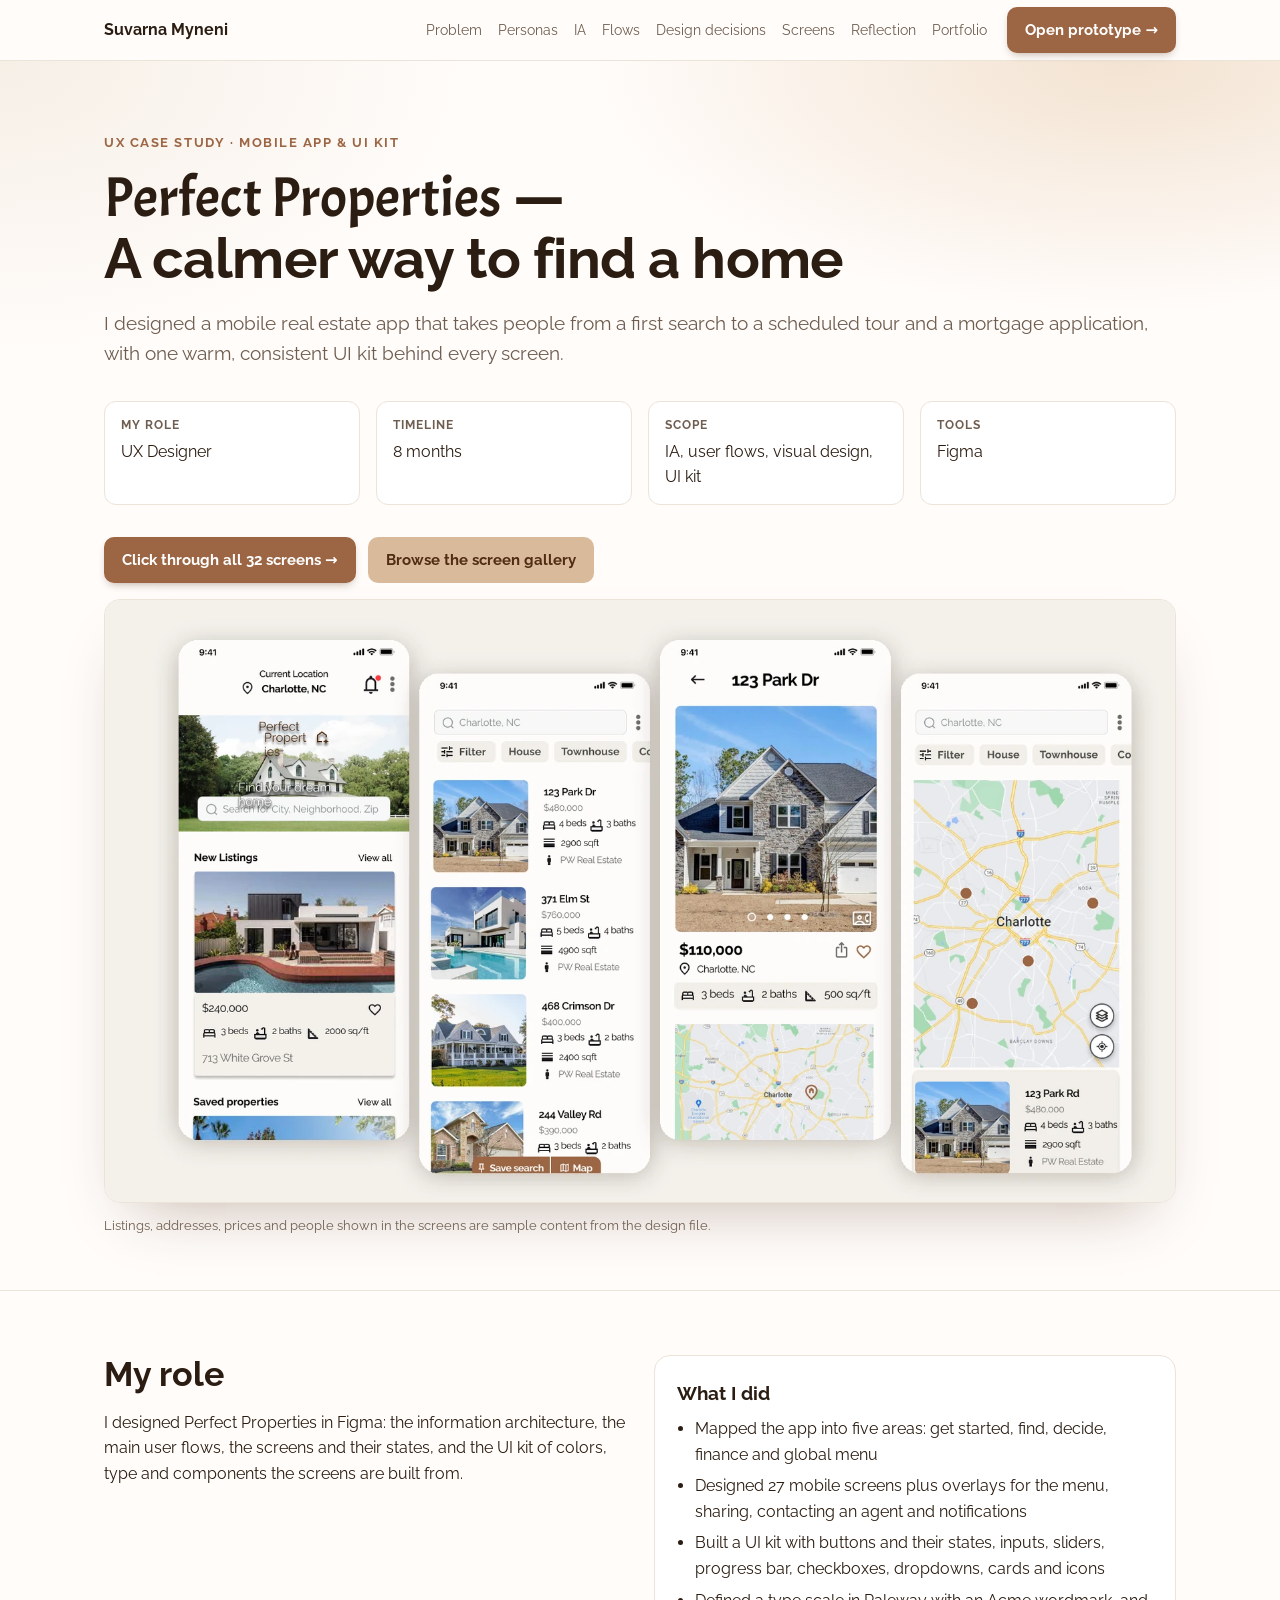
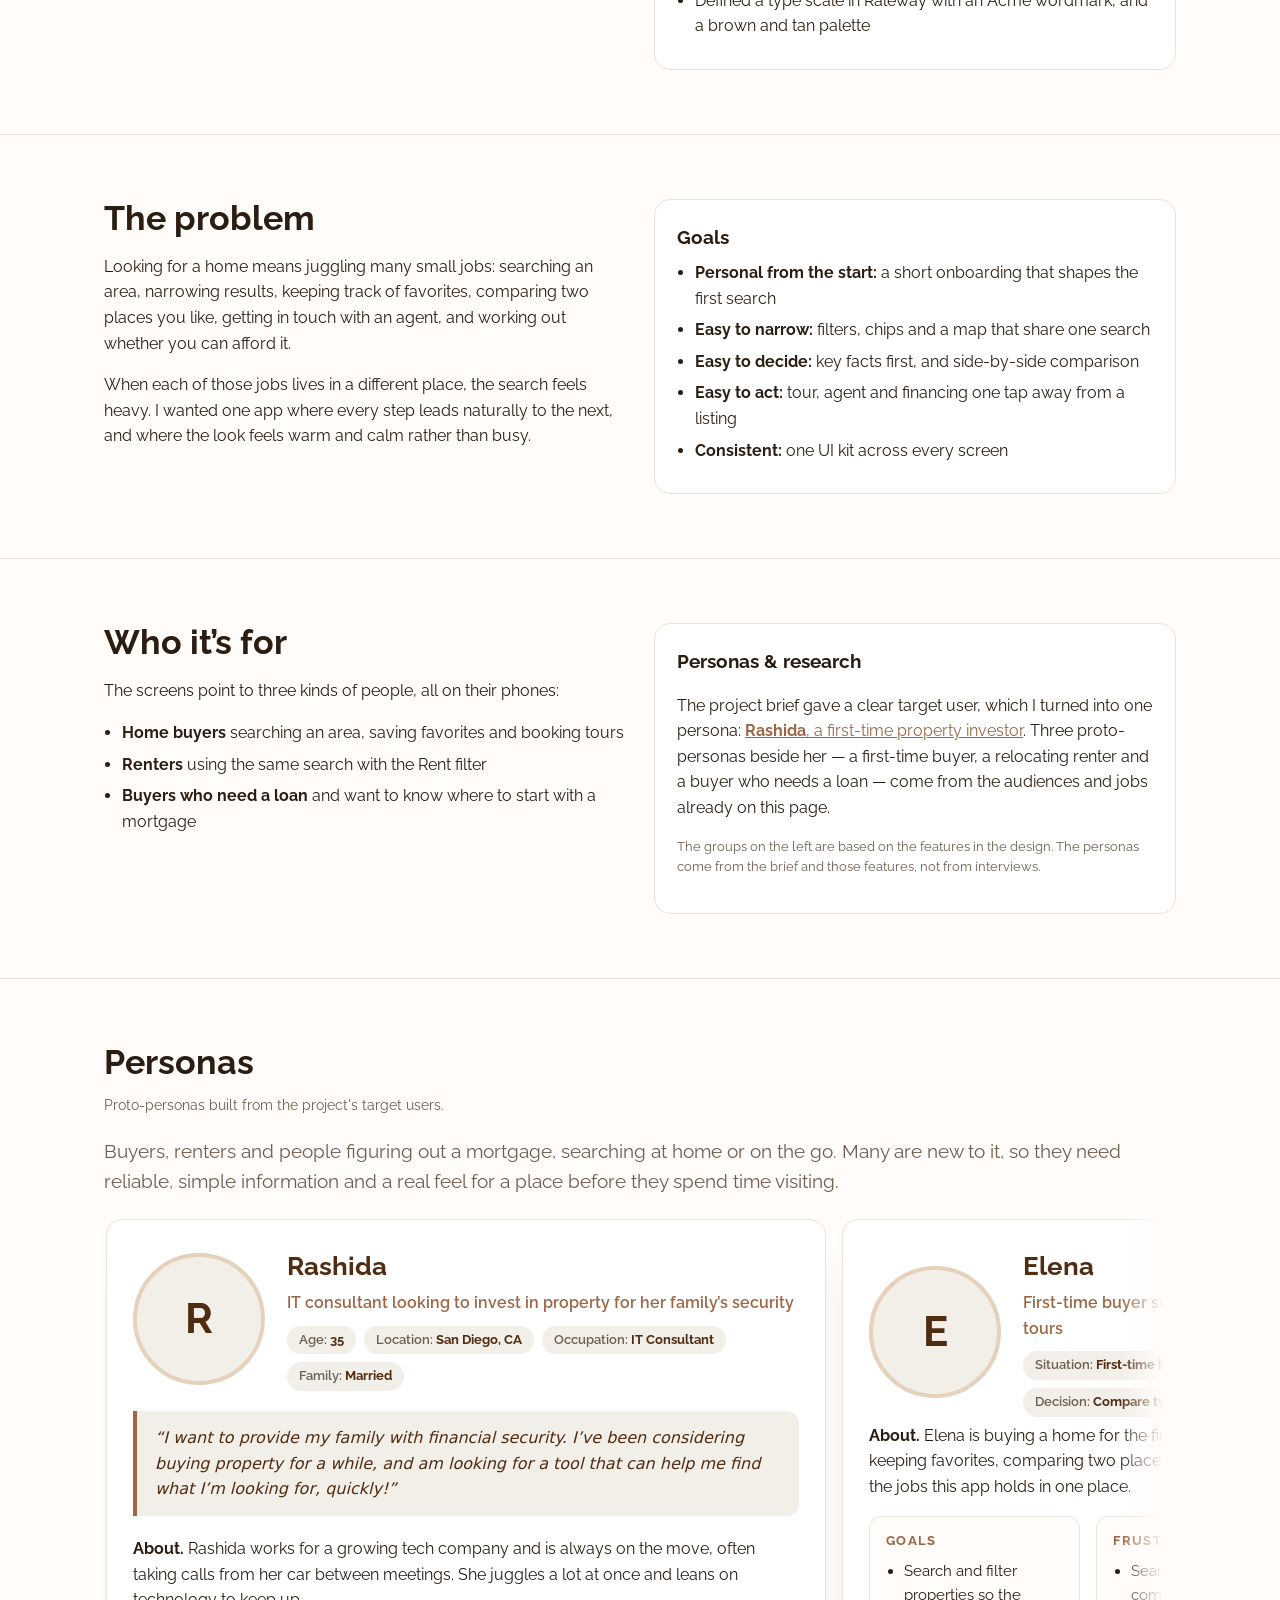
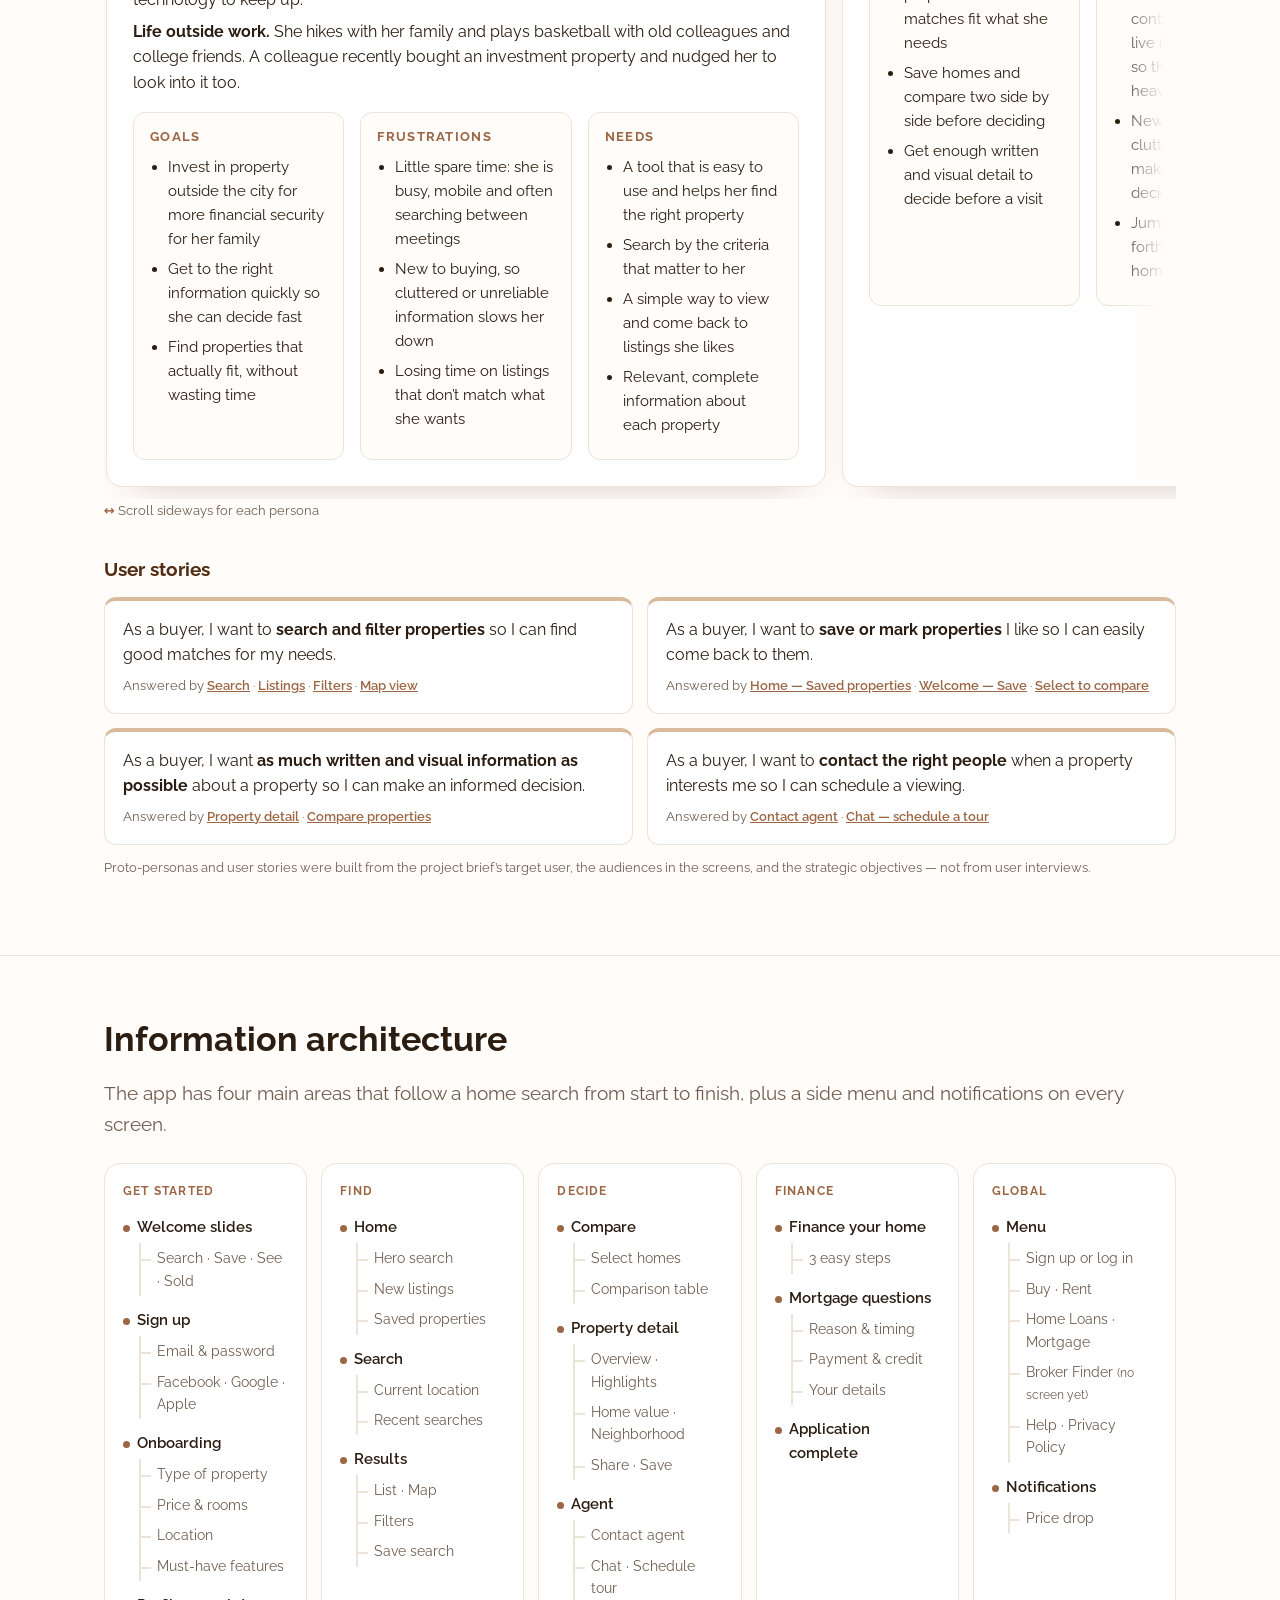
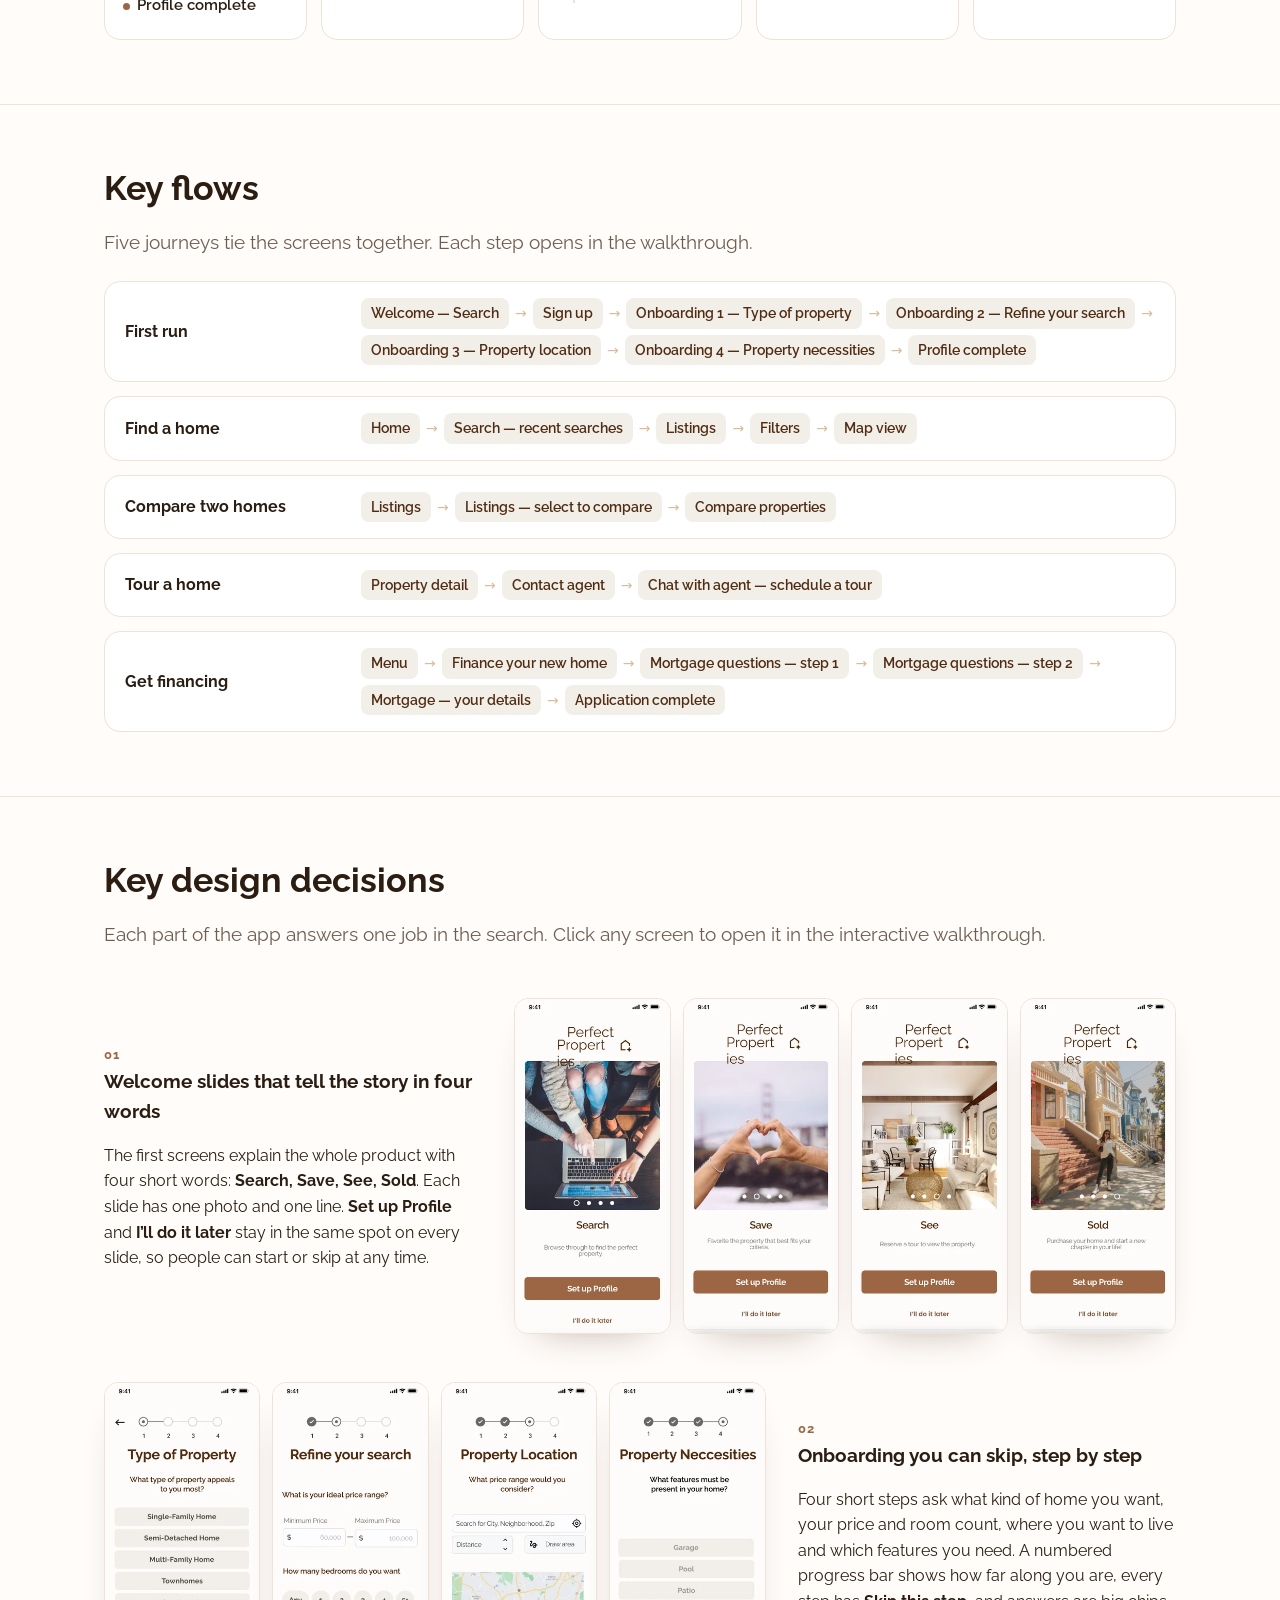
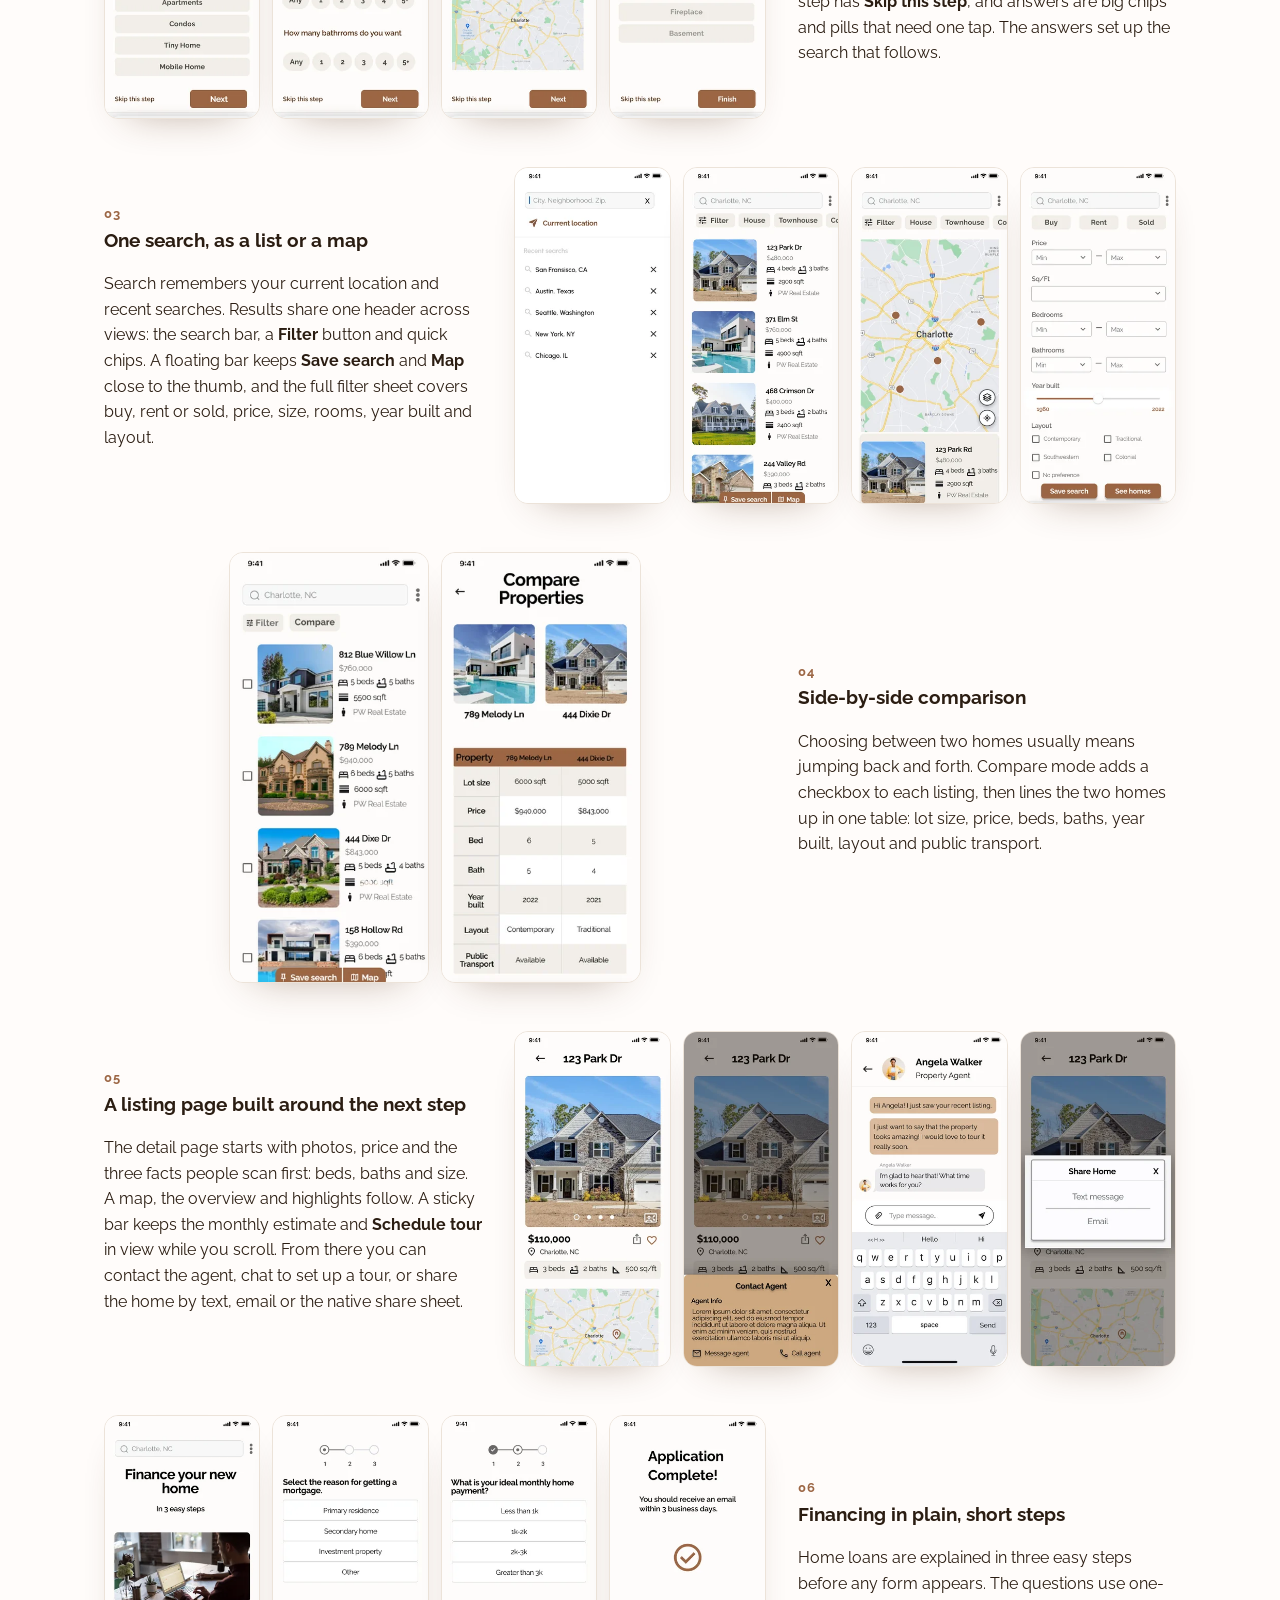
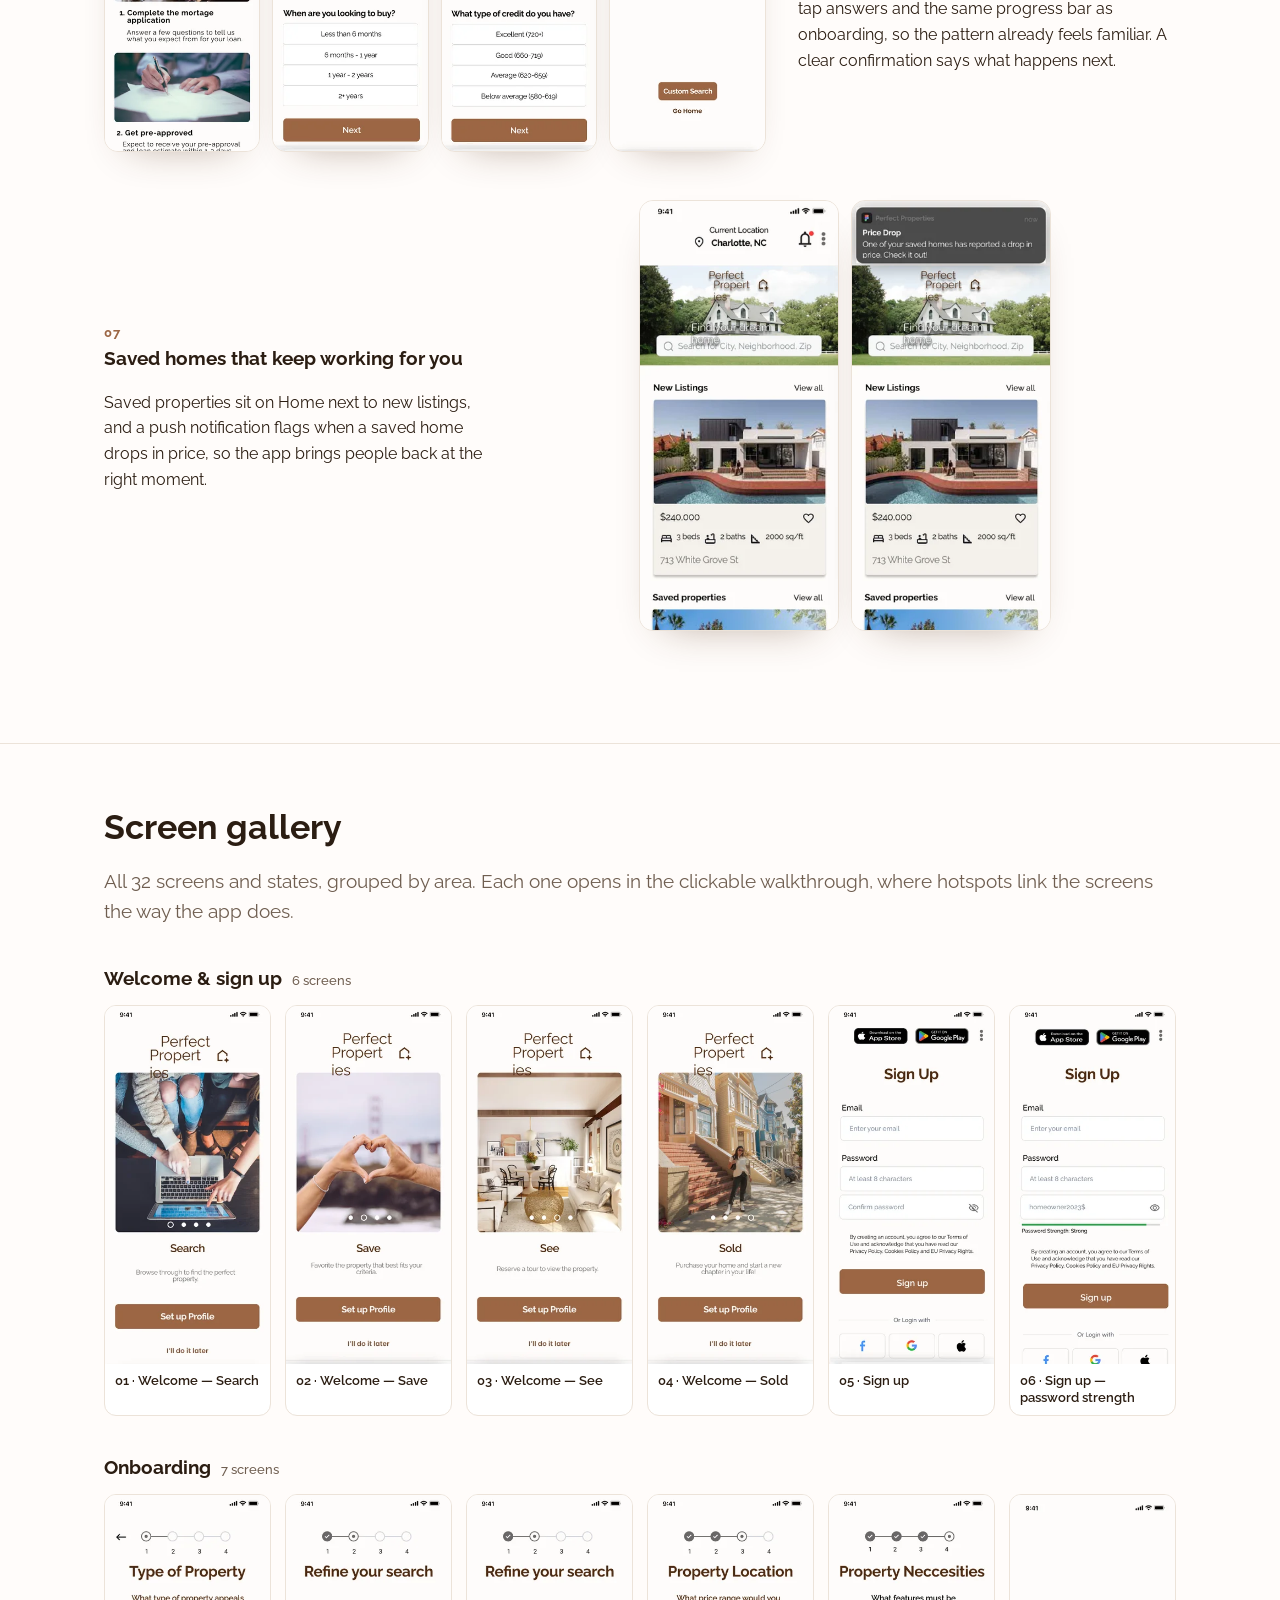
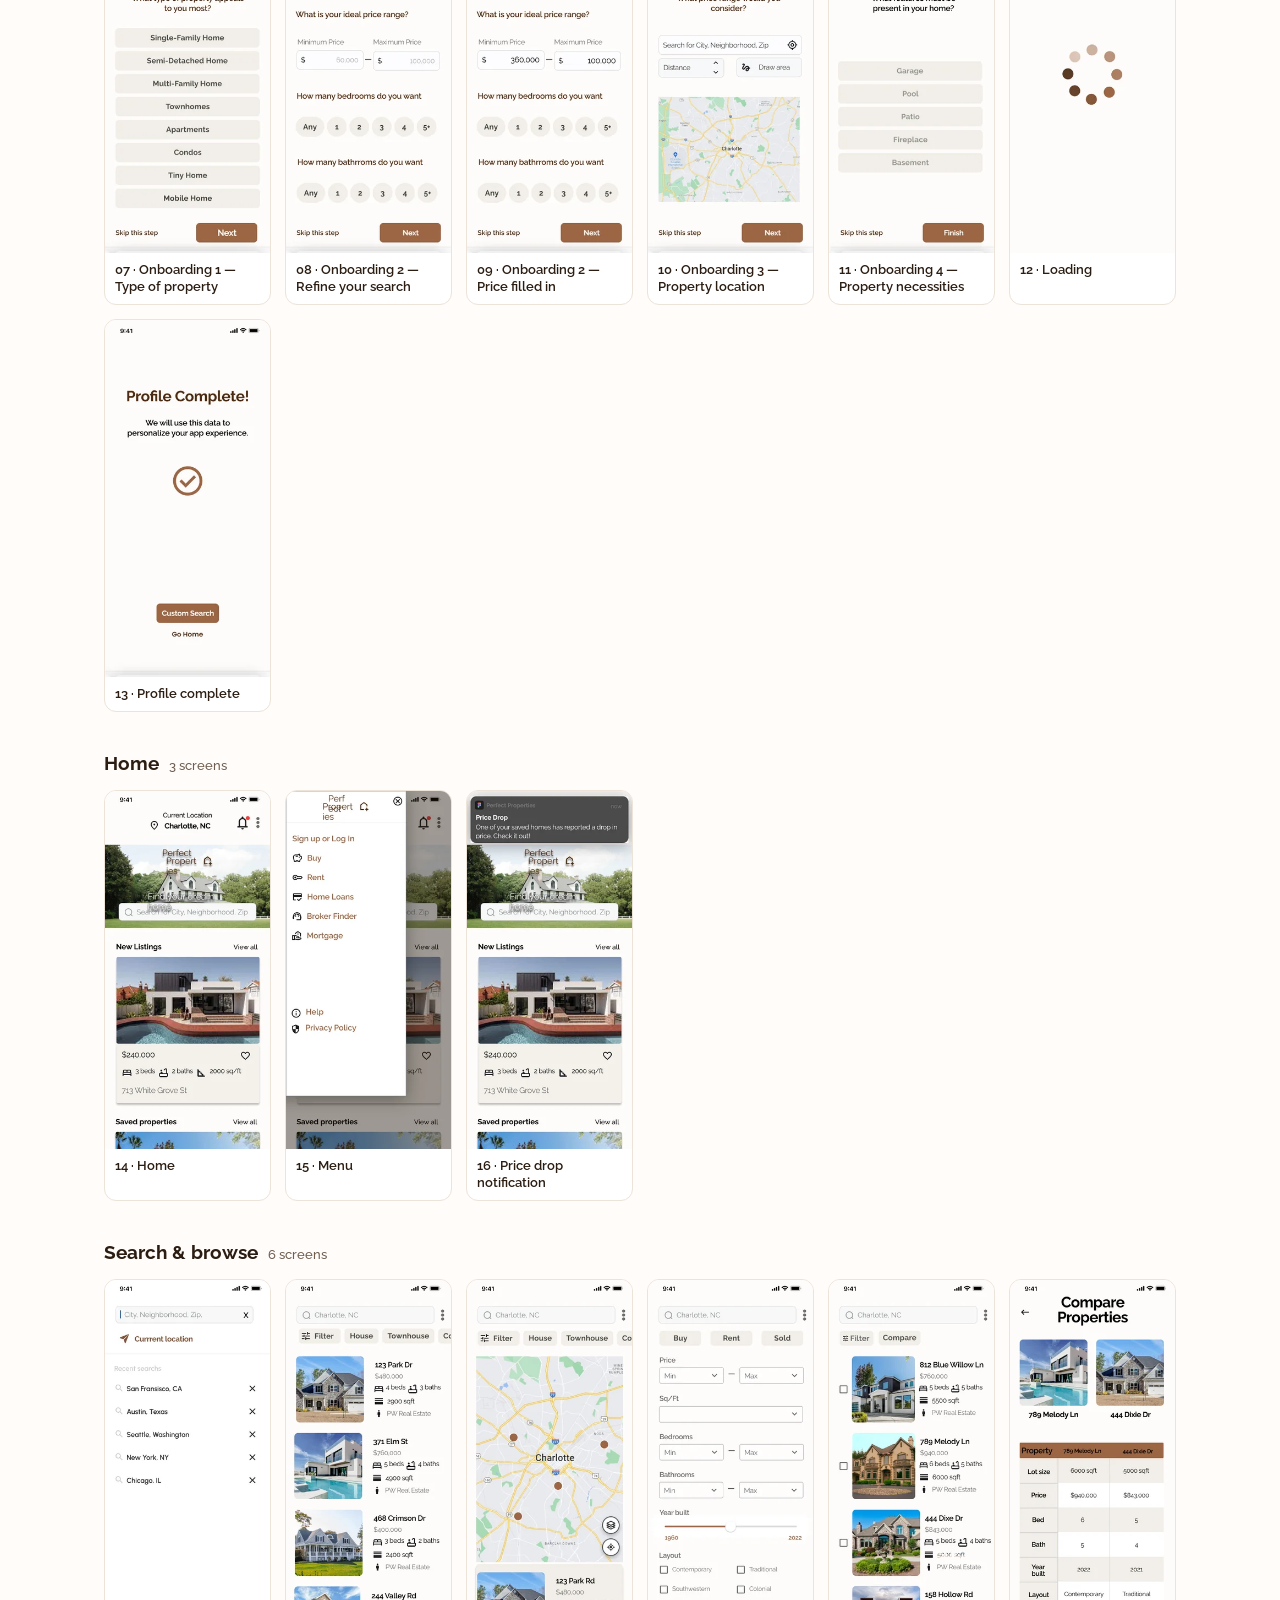
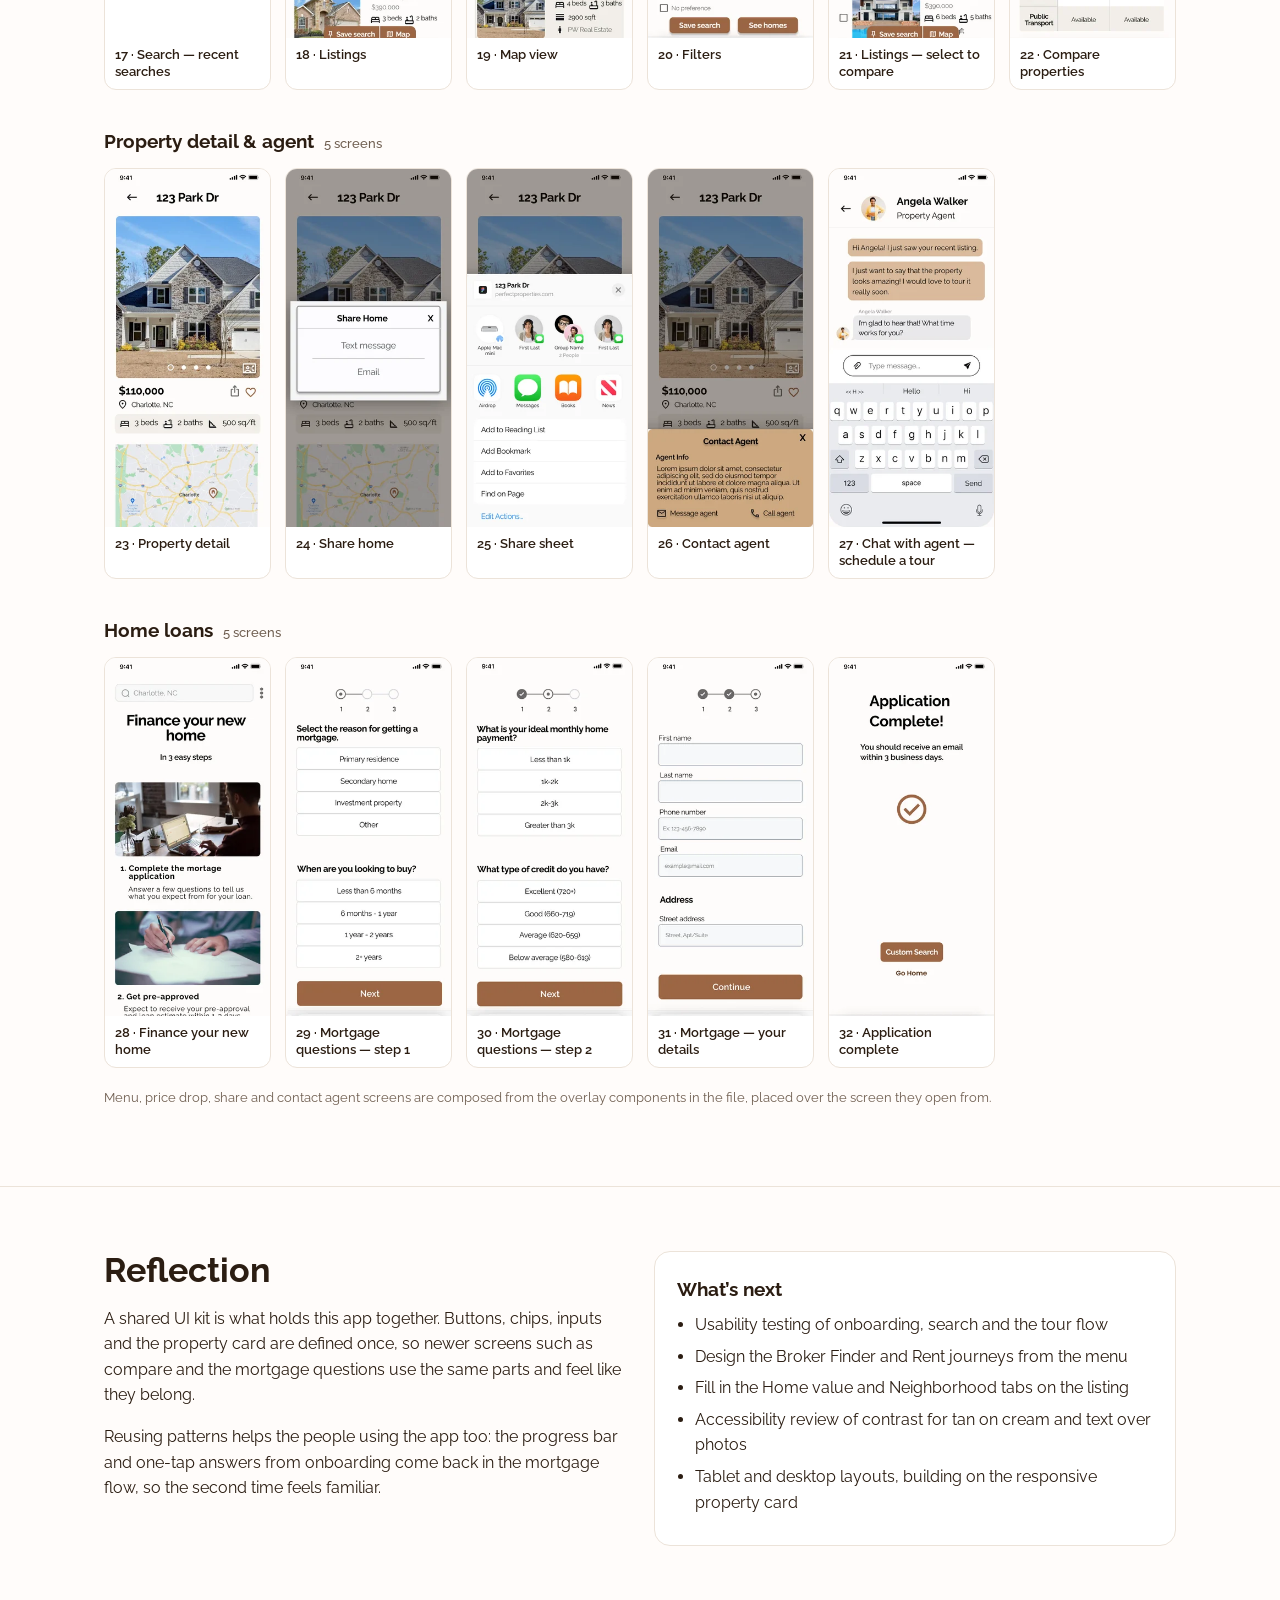
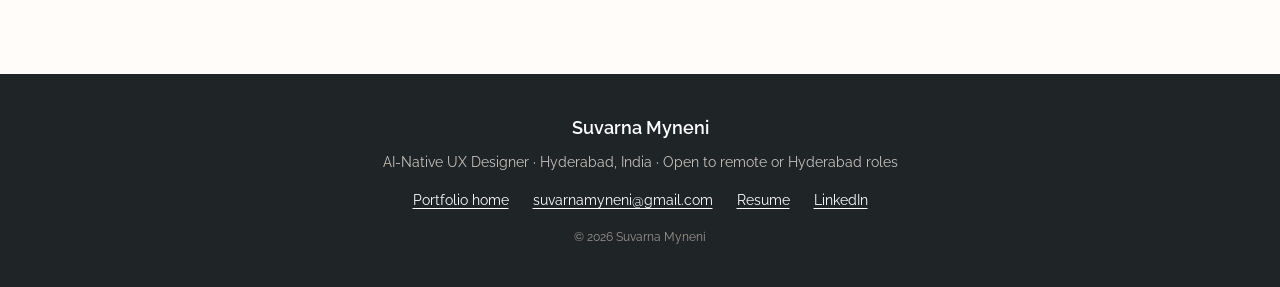
==== commit 38e6d143: "Footer title: AI-Native UX Designer; remove prototype disclaimer line" ====
--- a/index.html
+++ b/index.html
@@ -113,7 +113,7 @@
 <footer class="sm-footer" role="contentinfo">
   <div class="sm-footer-inner">
     <p class="sm-footer-name">Suvarna Myneni</p>
-    <p class="sm-footer-role">Sr UX Designer · Hyderabad, India · Open to remote or Hyderabad roles</p>
+    <p class="sm-footer-role">AI-Native UX Designer · Hyderabad, India · Open to remote or Hyderabad roles</p>
     <nav class="sm-footer-links" aria-label="Footer">
       <a href="https://suvarnamyneni.github.io/">Portfolio home</a>
       <a href="mailto:suvarnamyneni@gmail.com">suvarnamyneni@gmail.com</a>
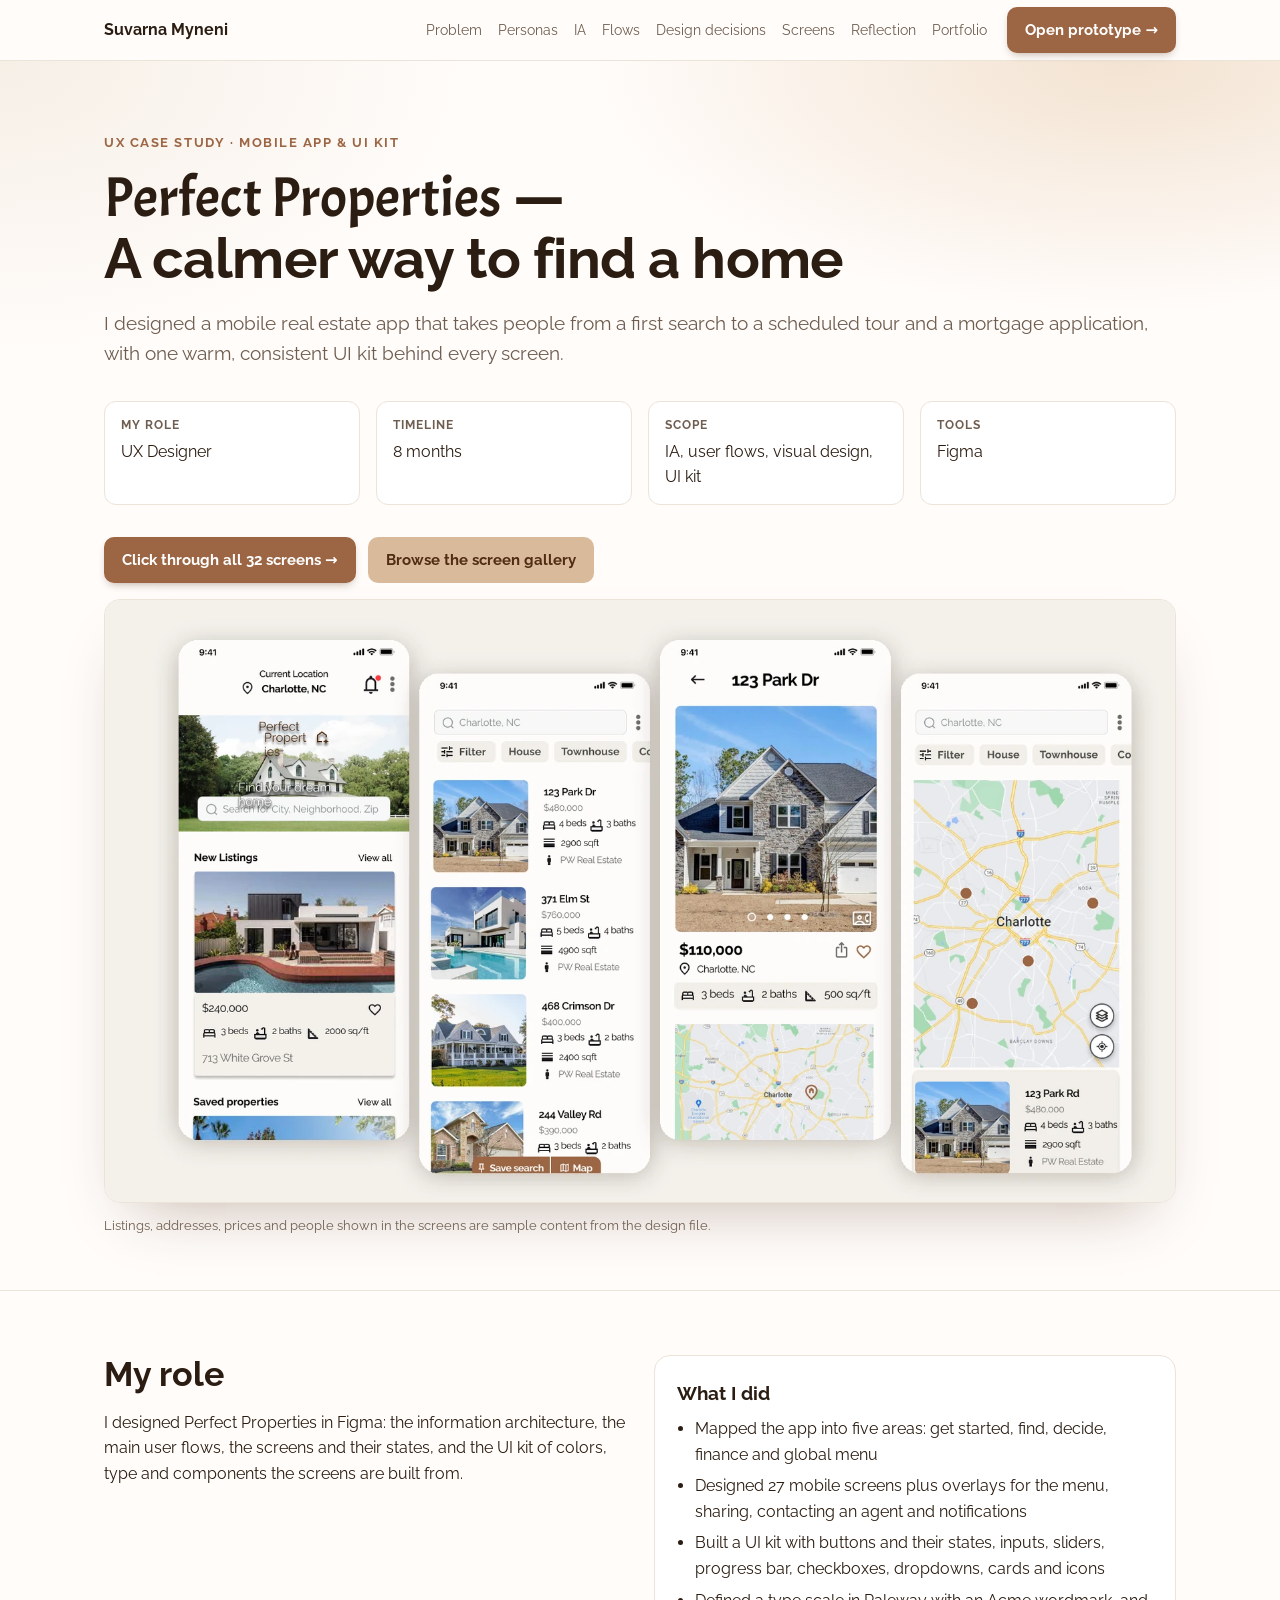
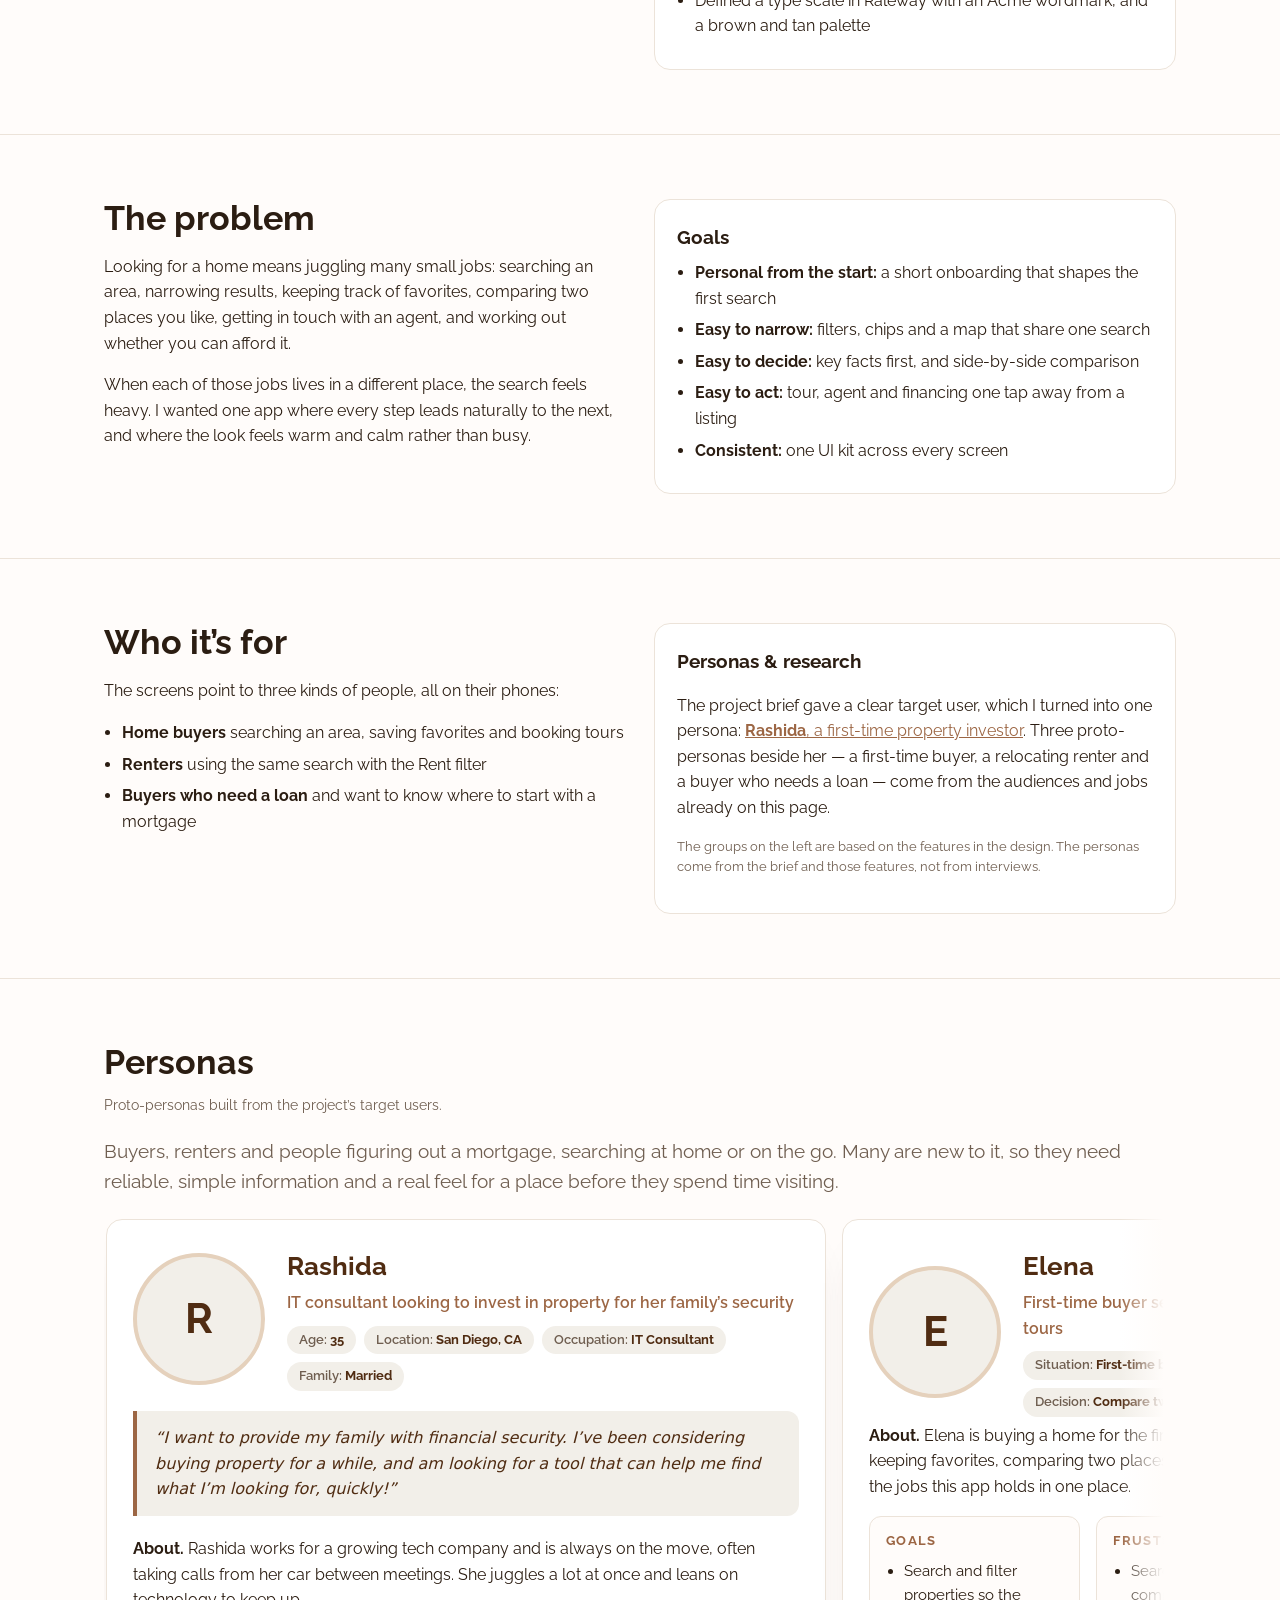
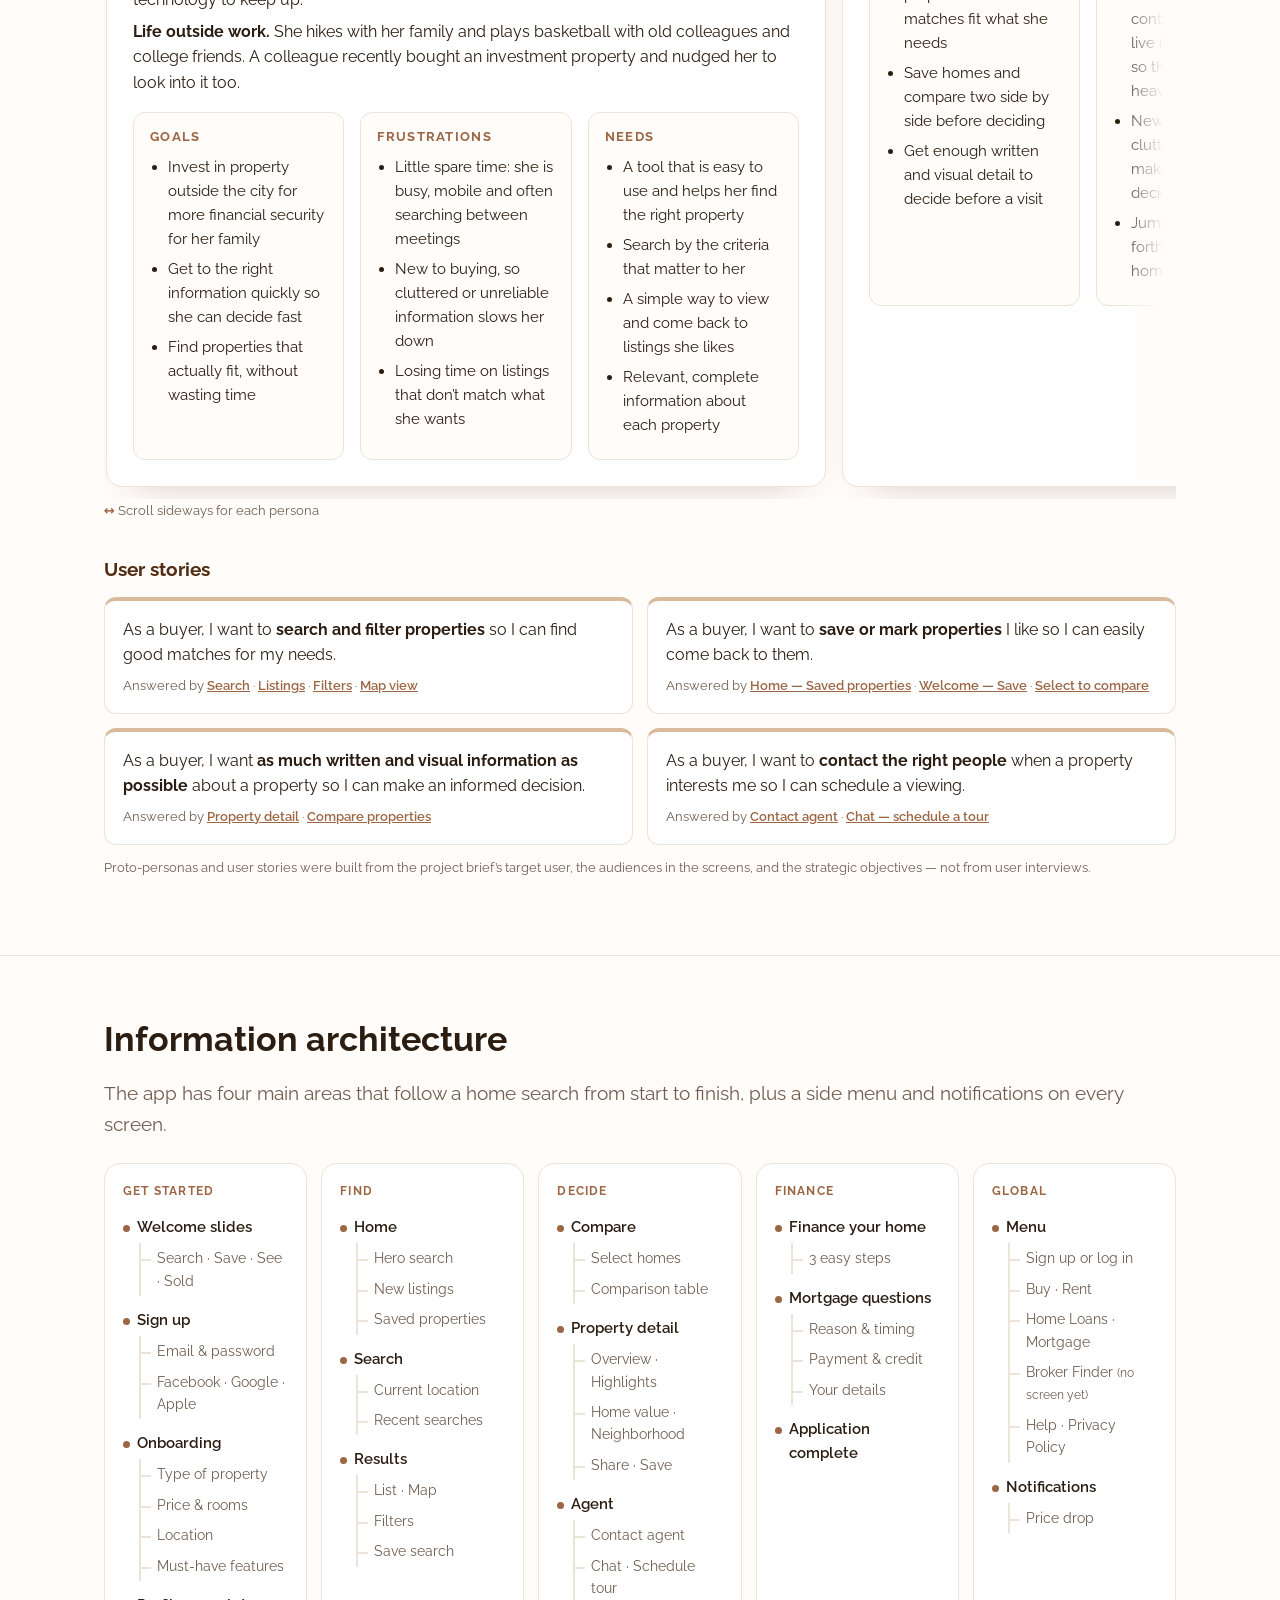
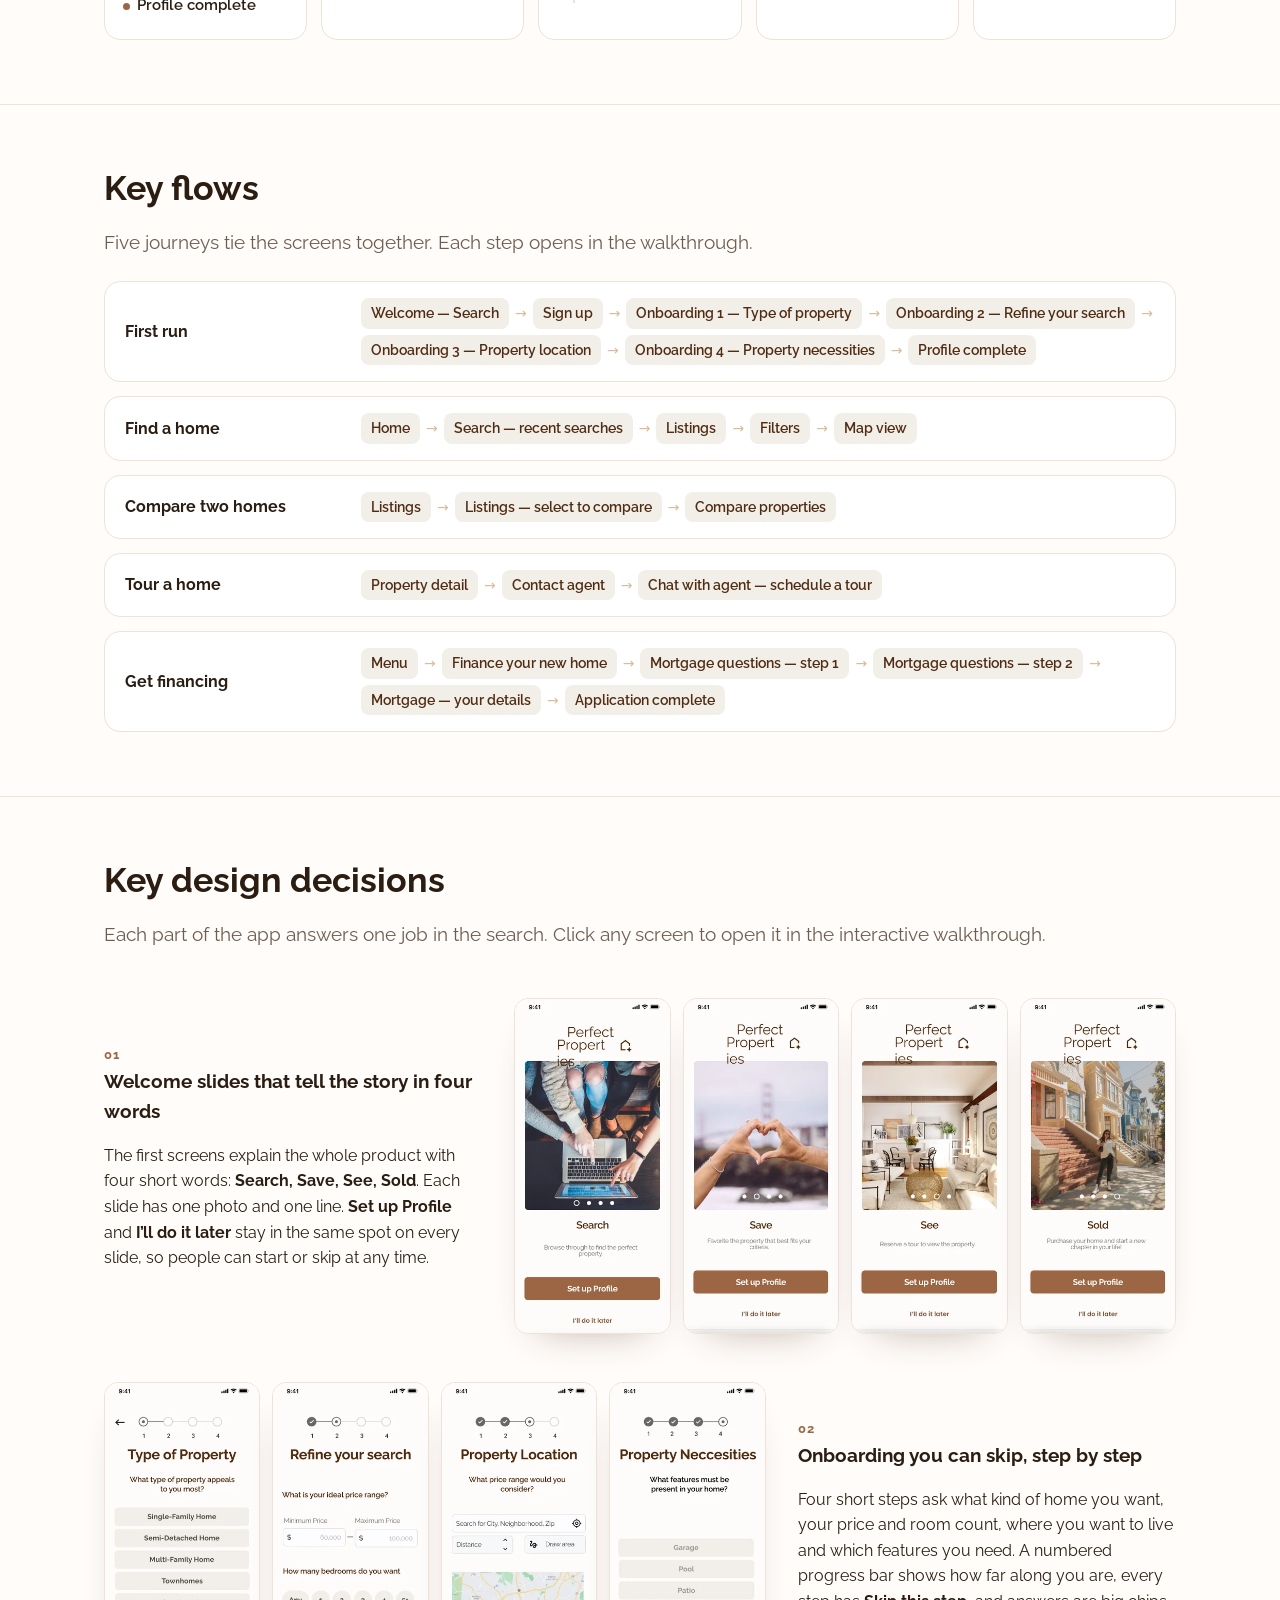
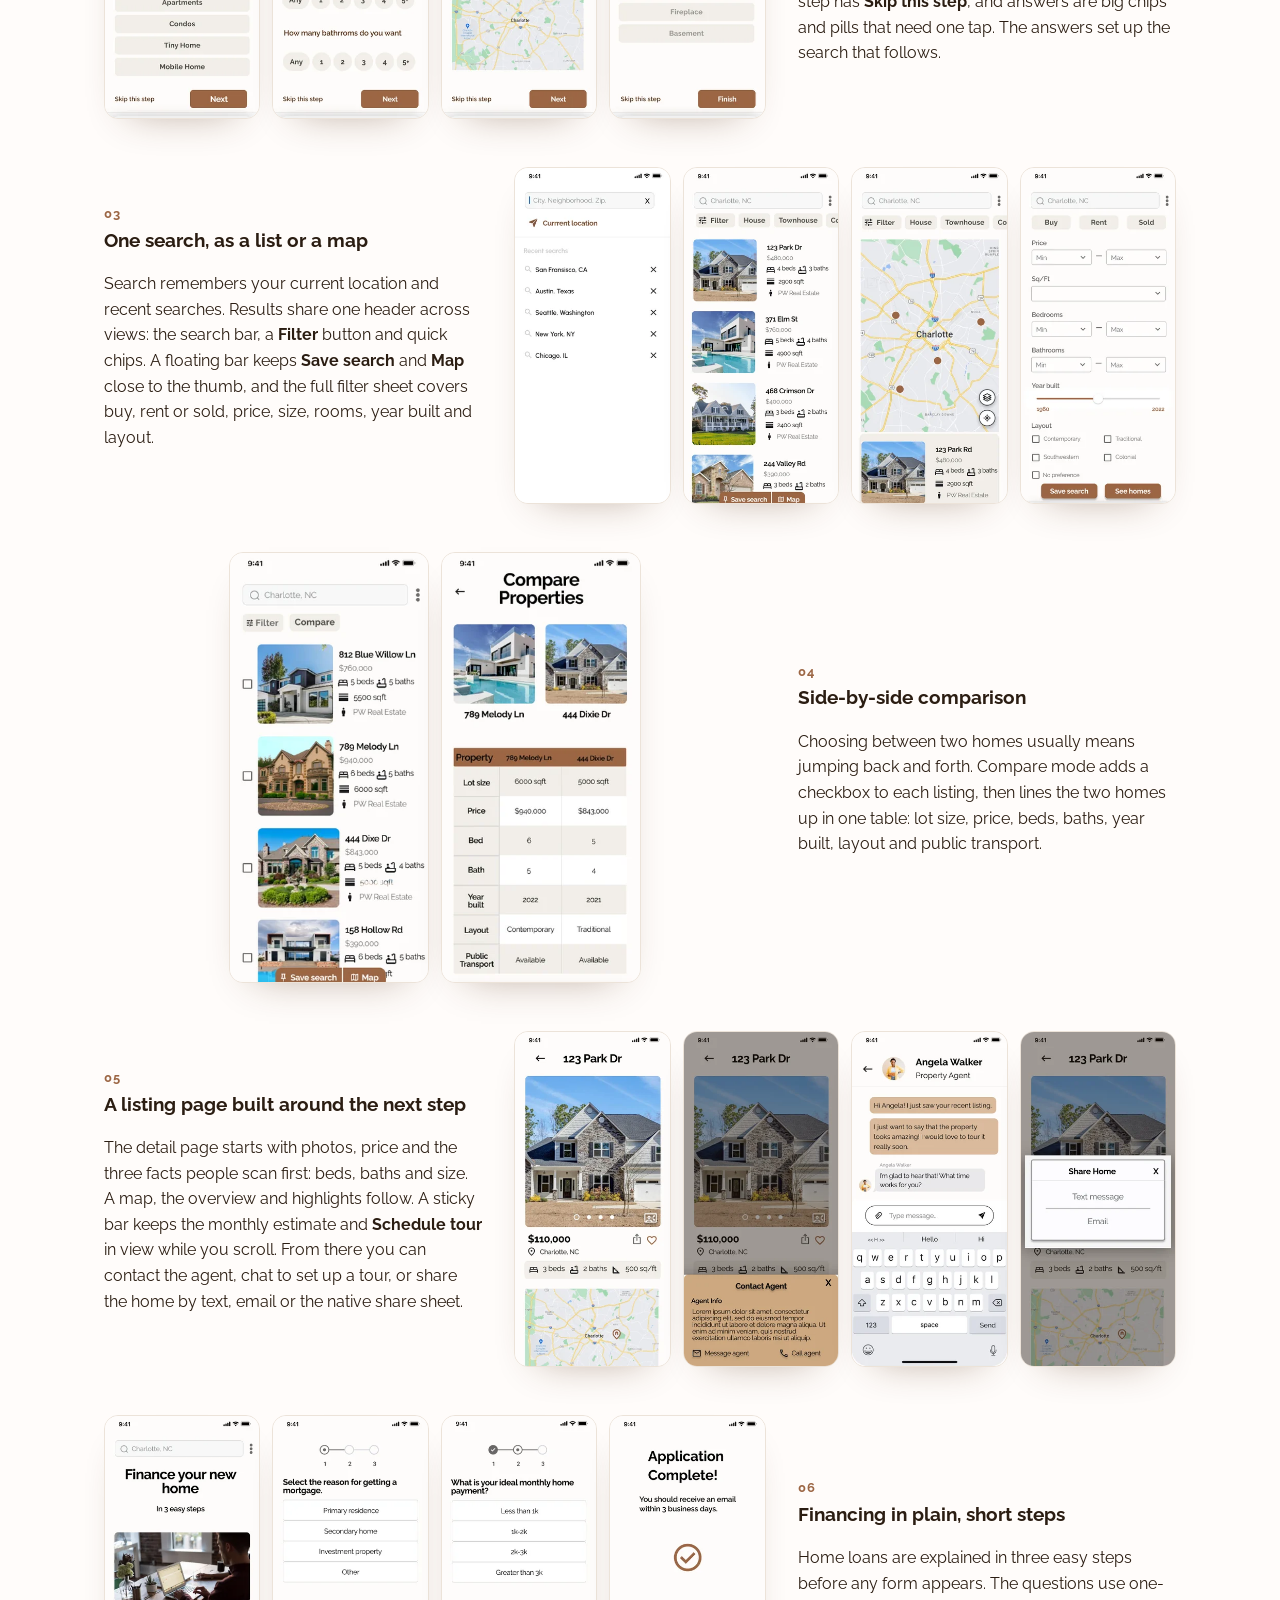
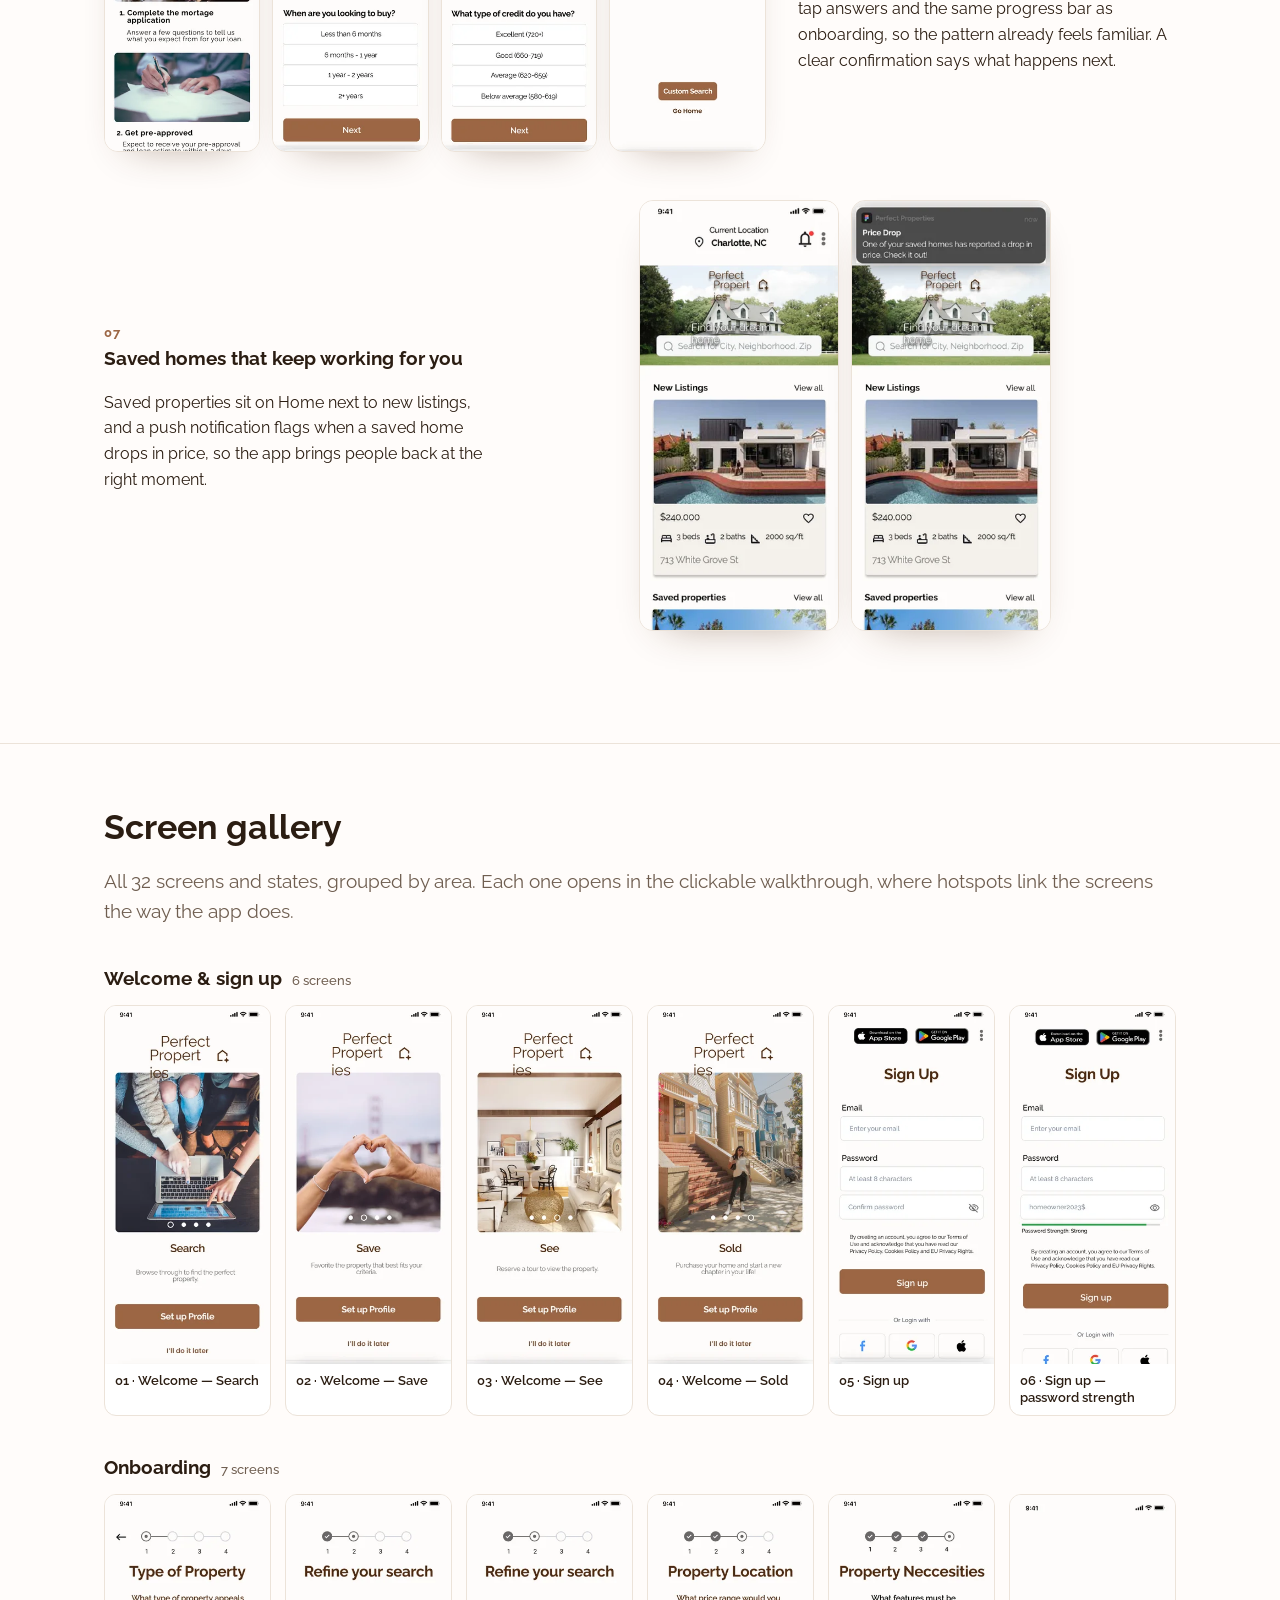
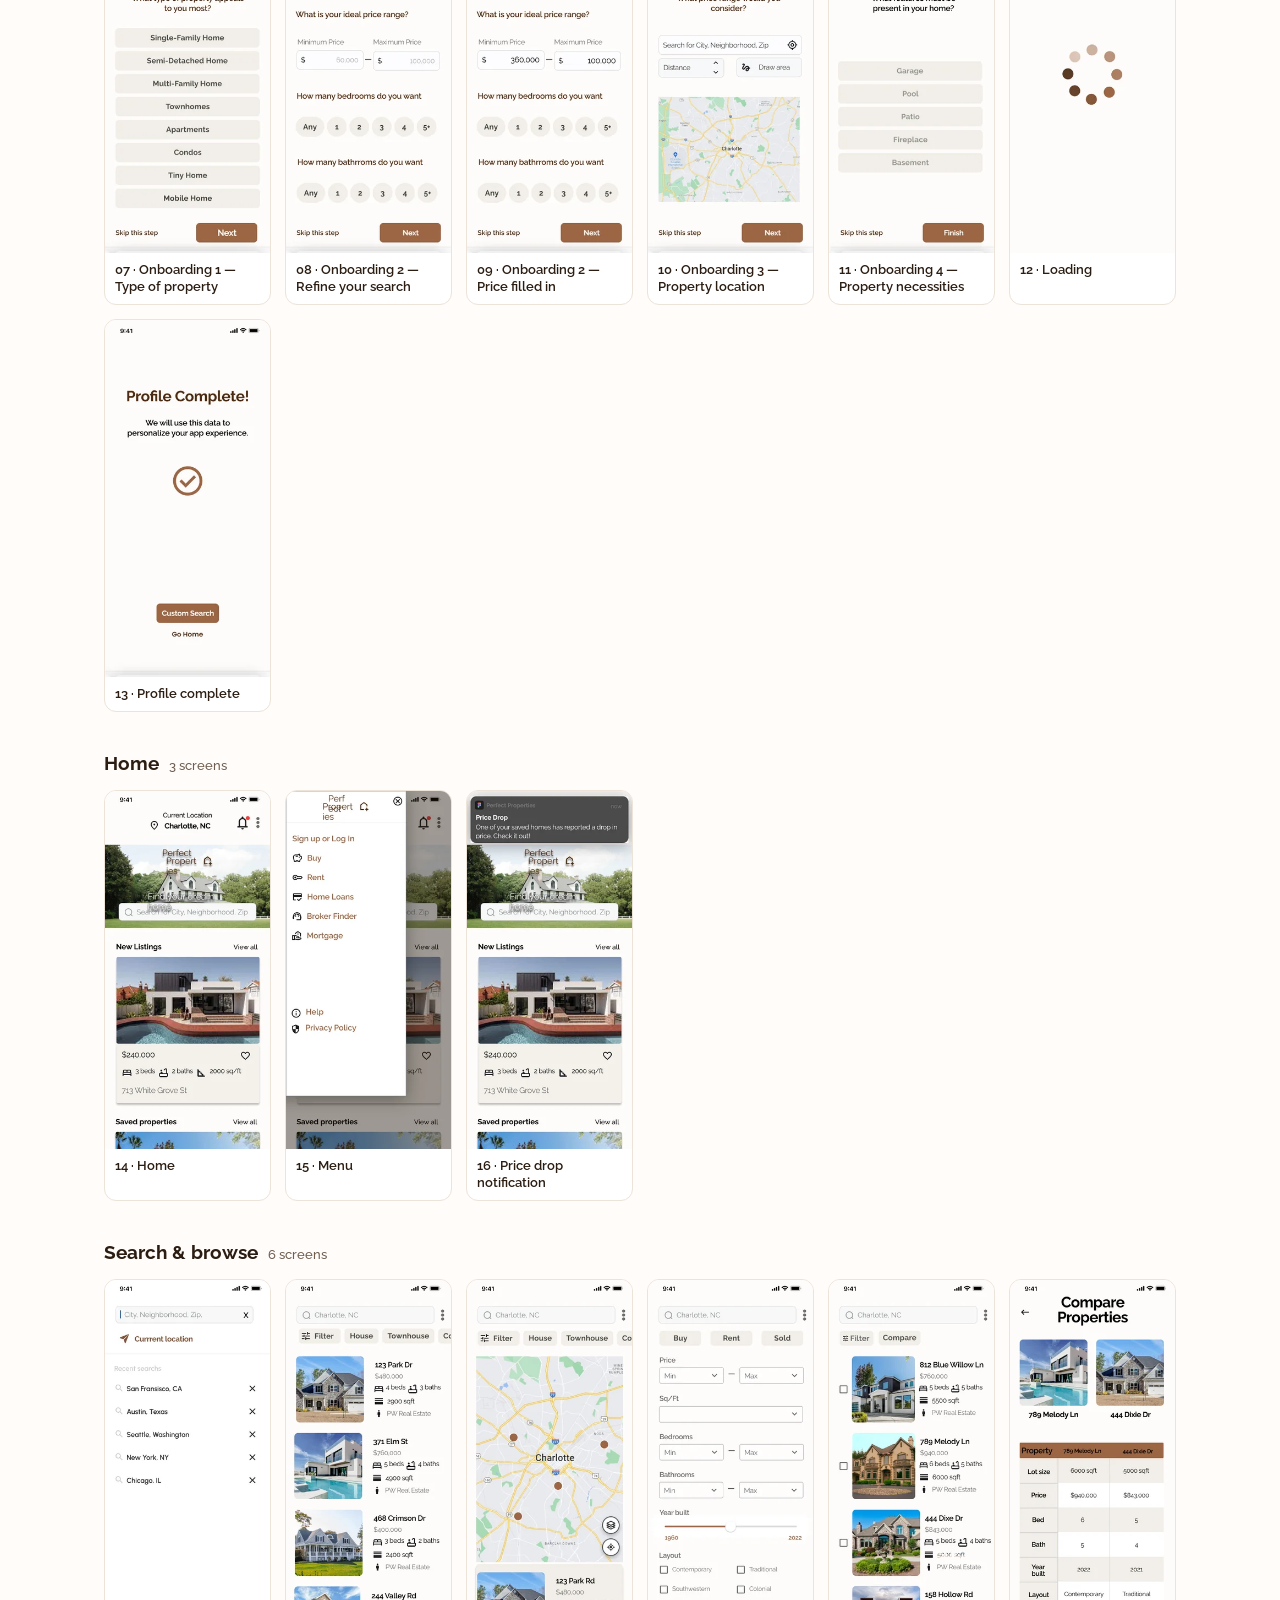
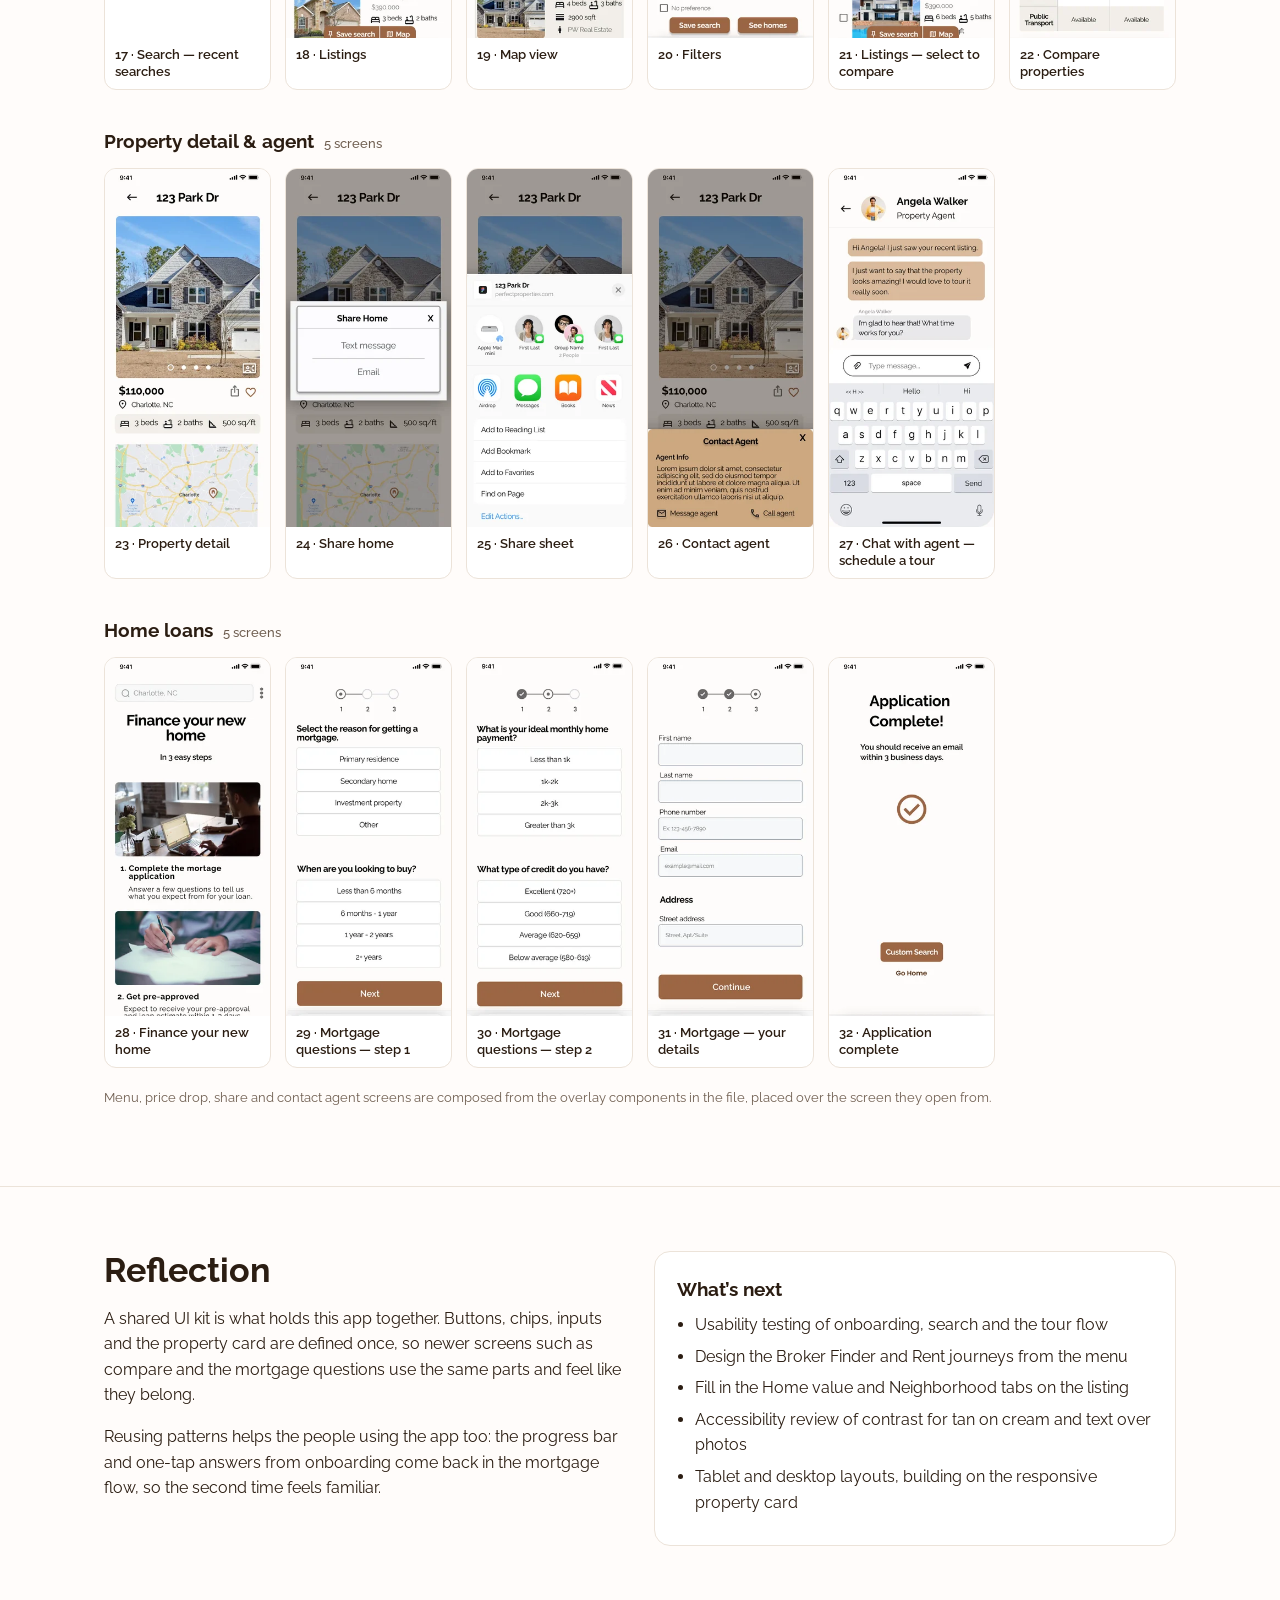
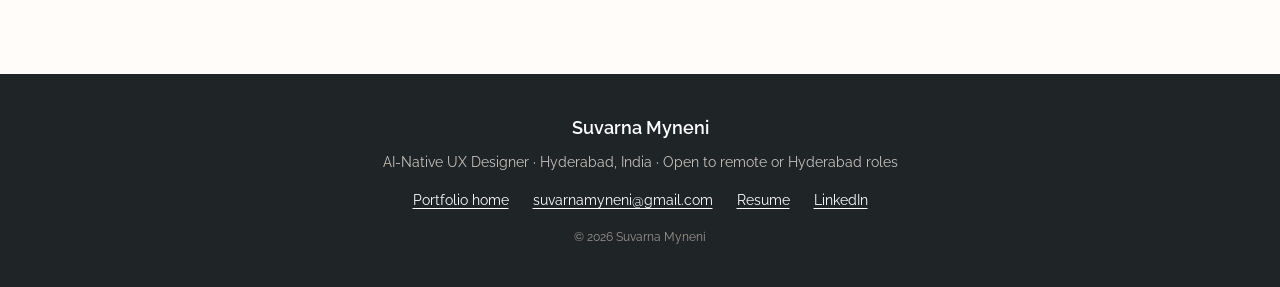
==== commit 9d23b0a6: "Proofread: spelling and grammar fixes" ====
--- a/index.html
+++ b/index.html
@@ -30,7 +30,7 @@
 </div></section>
 
 <section id="personas"><div class="wrap"><h2>Personas</h2>
-<p class="persona-caption">Proto-personas built from the project's target users.</p>
+<p class="persona-caption">Proto-personas built from the project’s target users.</p>
 <p class="lead">Buyers, renters and people figuring out a mortgage, searching at home or on the go. Many are new to it, so they need reliable, simple information and a real feel for a place before they spend time visiting.</p>
 <div class="persona-scroll-wrap">
 <div class="persona-scroll" tabindex="0" role="region" aria-label="Personas" aria-describedby="persona-hint">
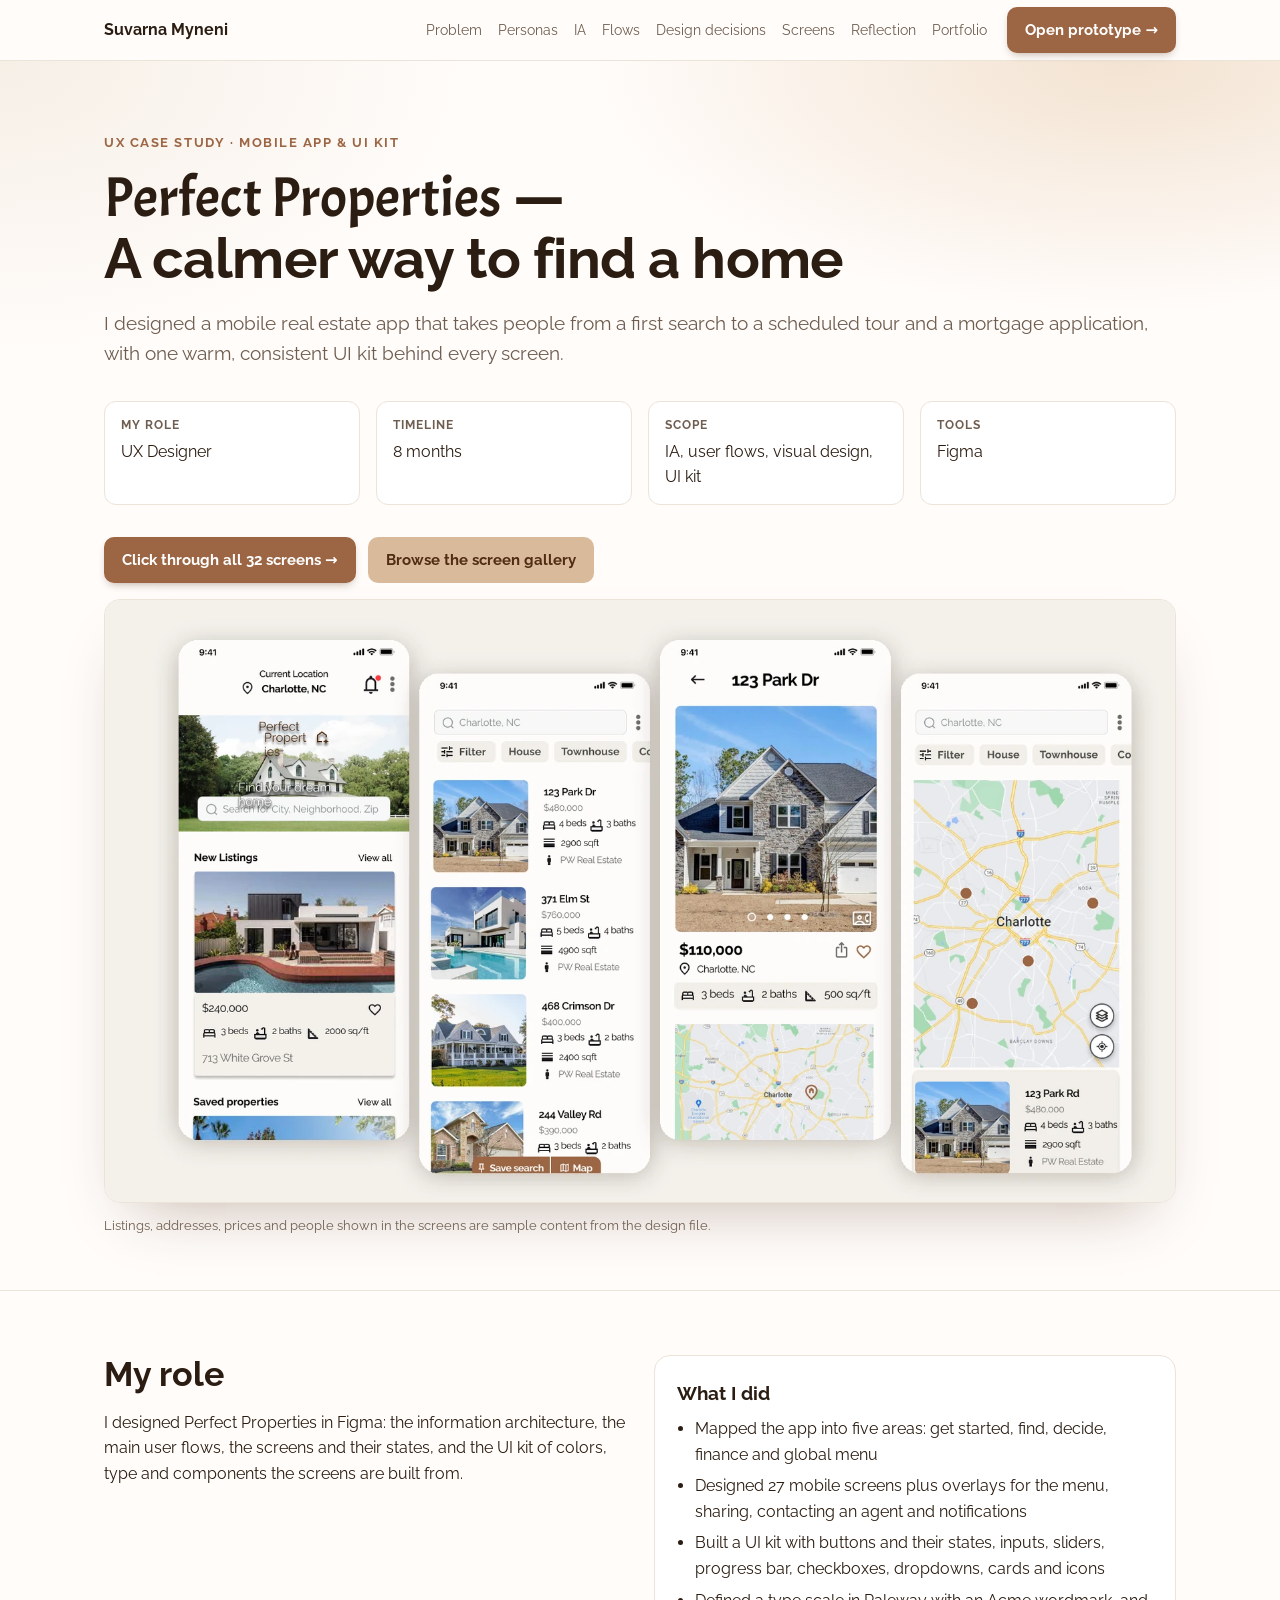
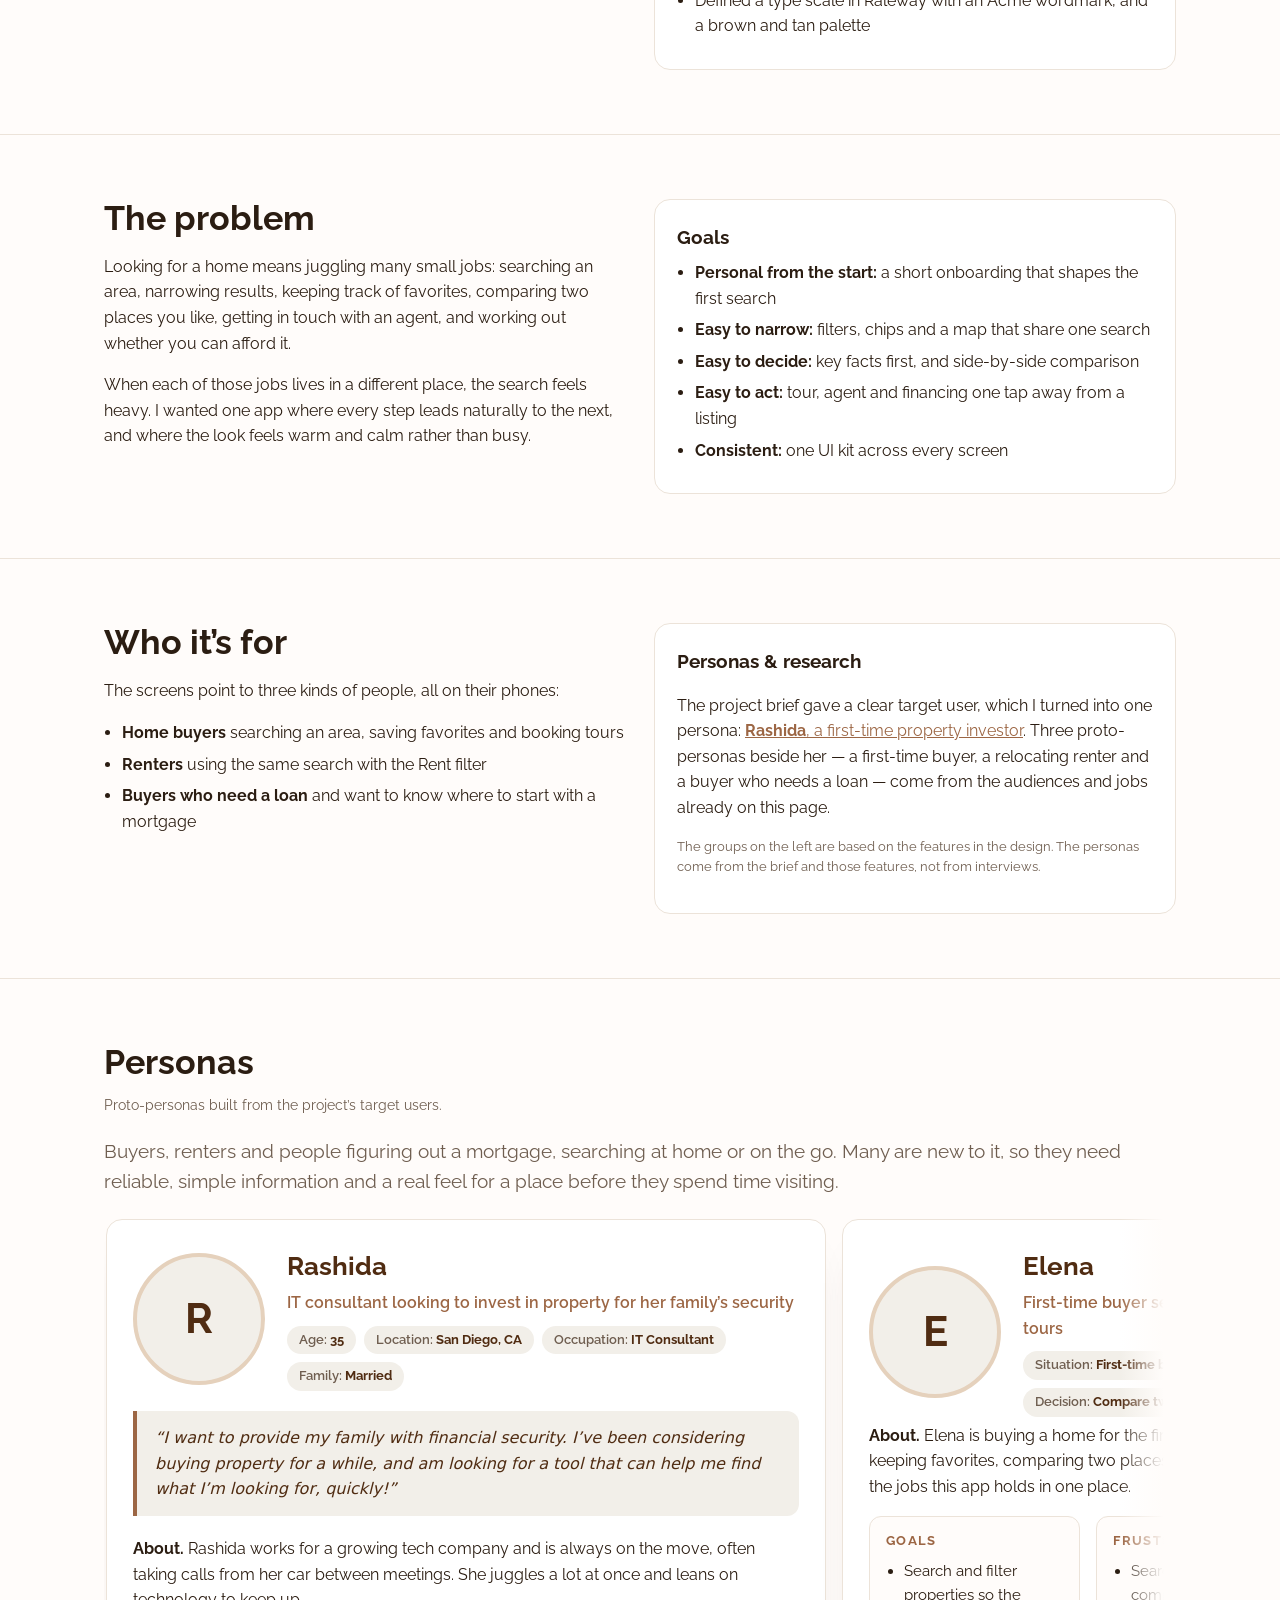
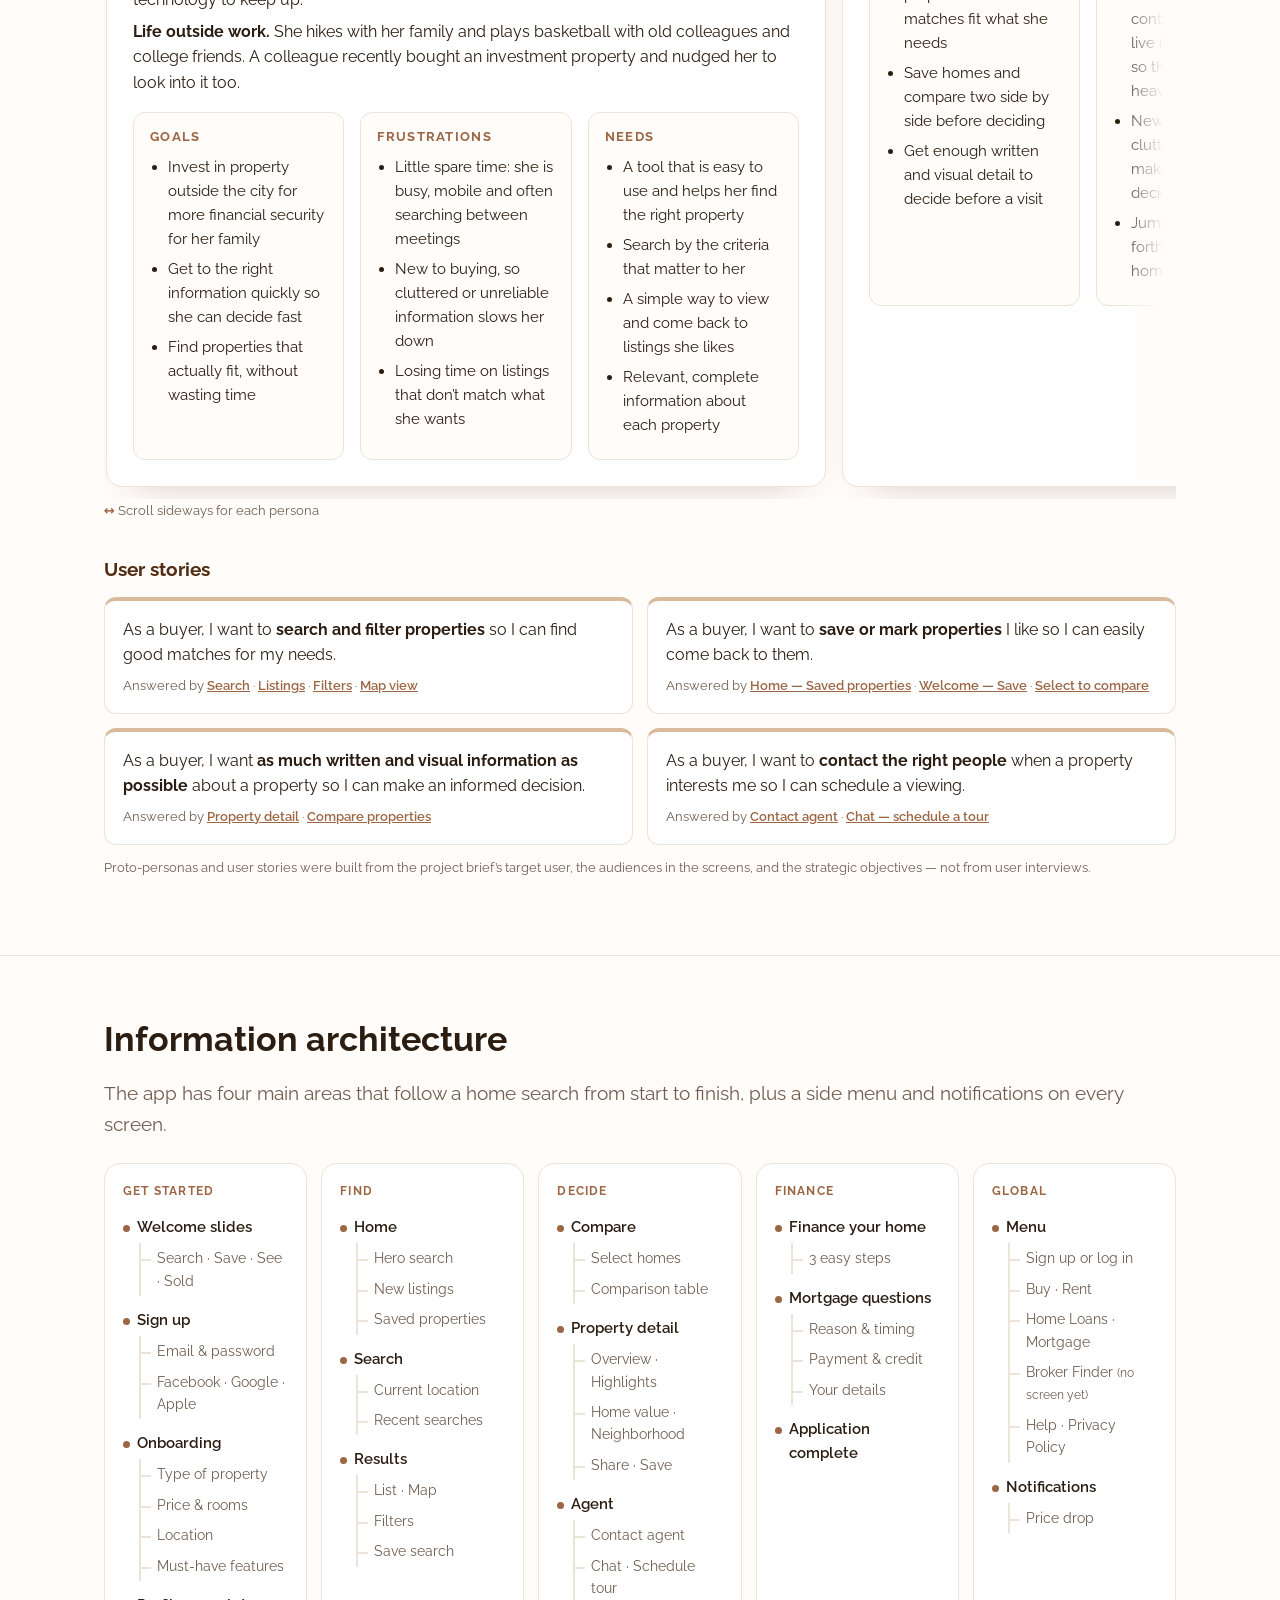
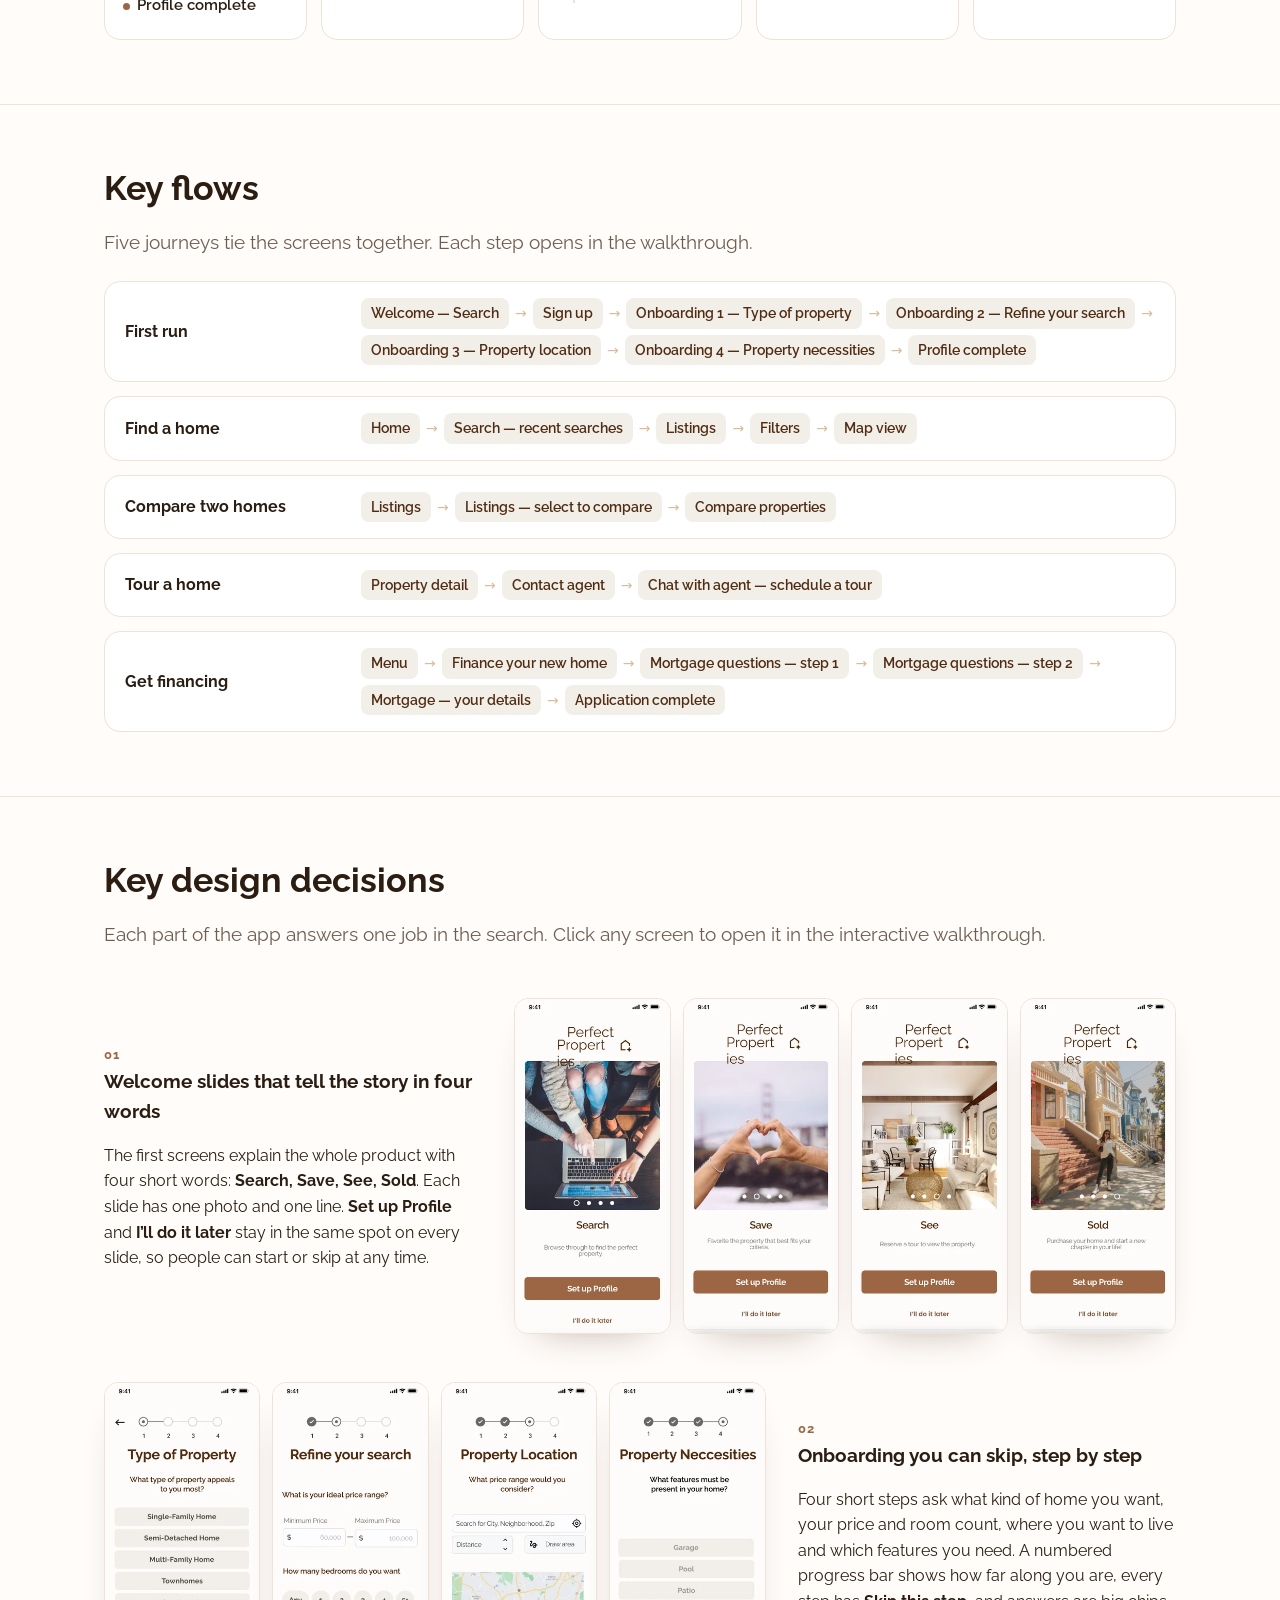
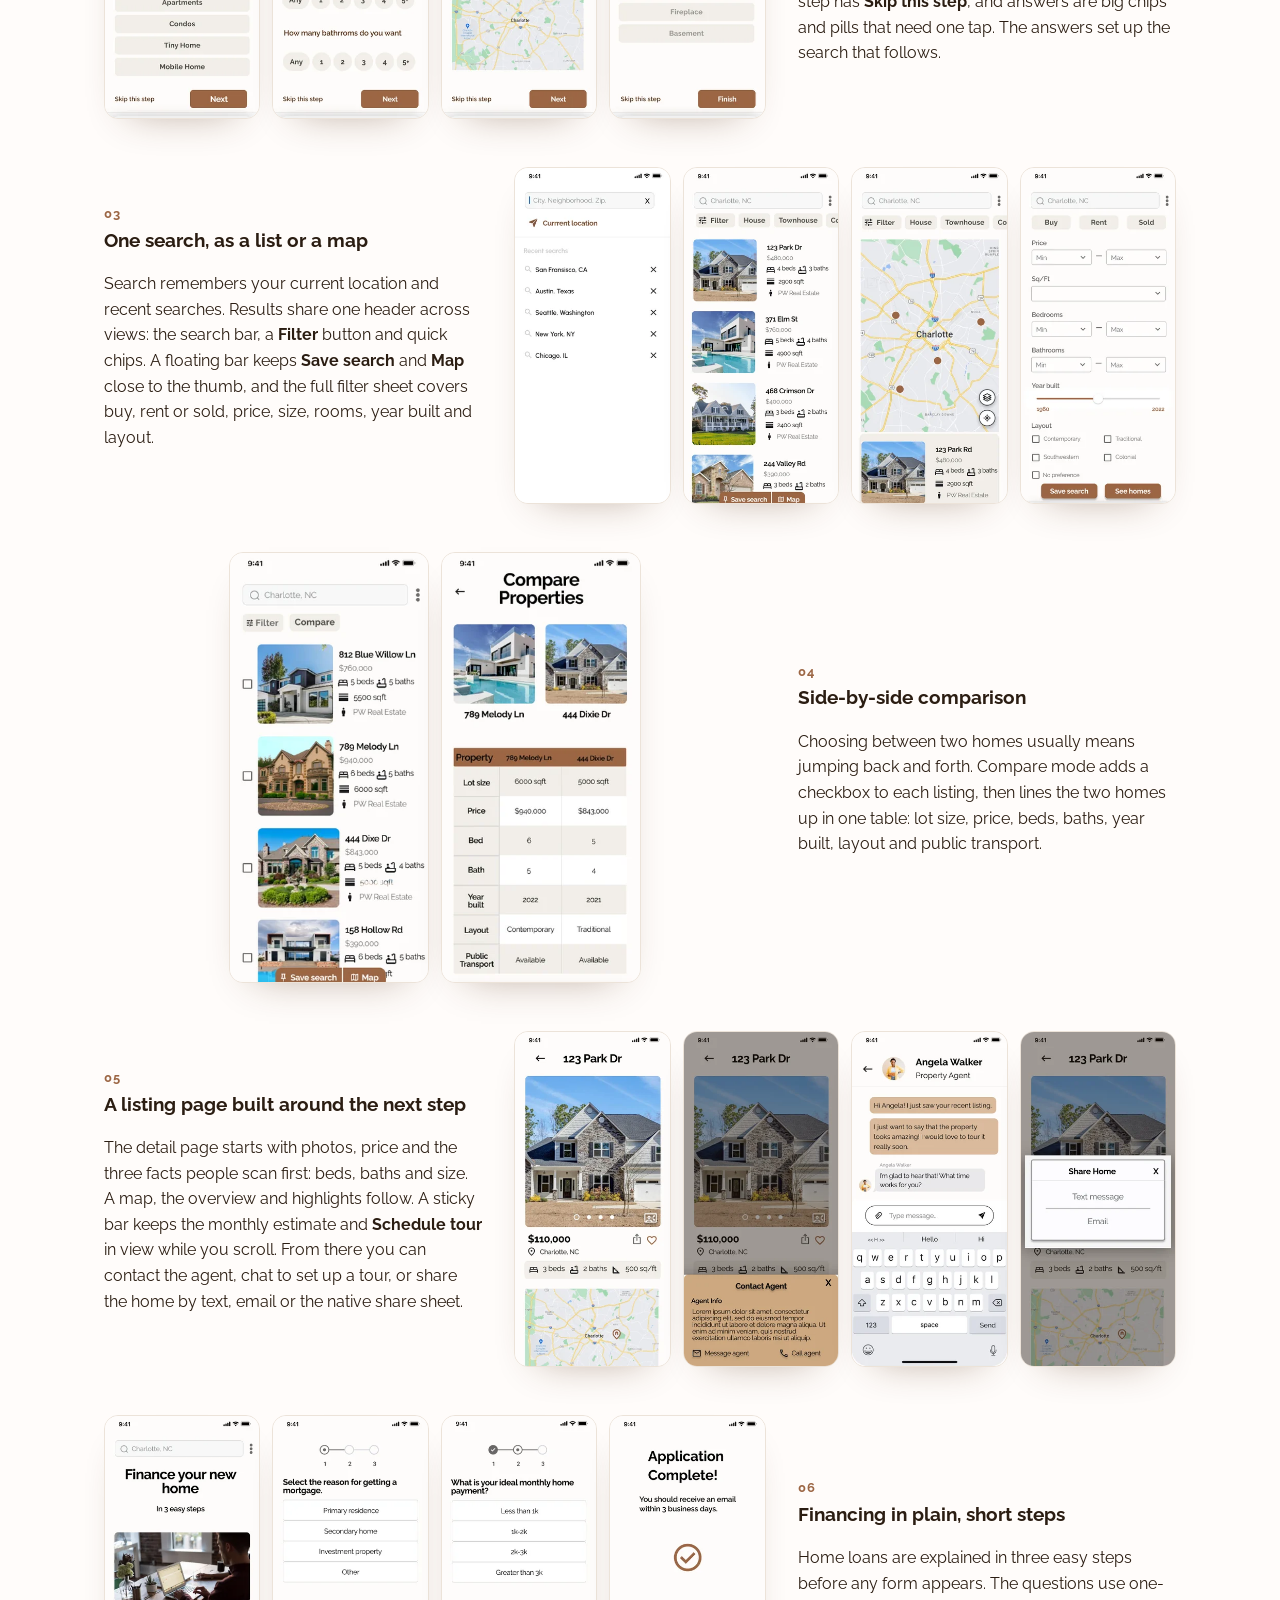
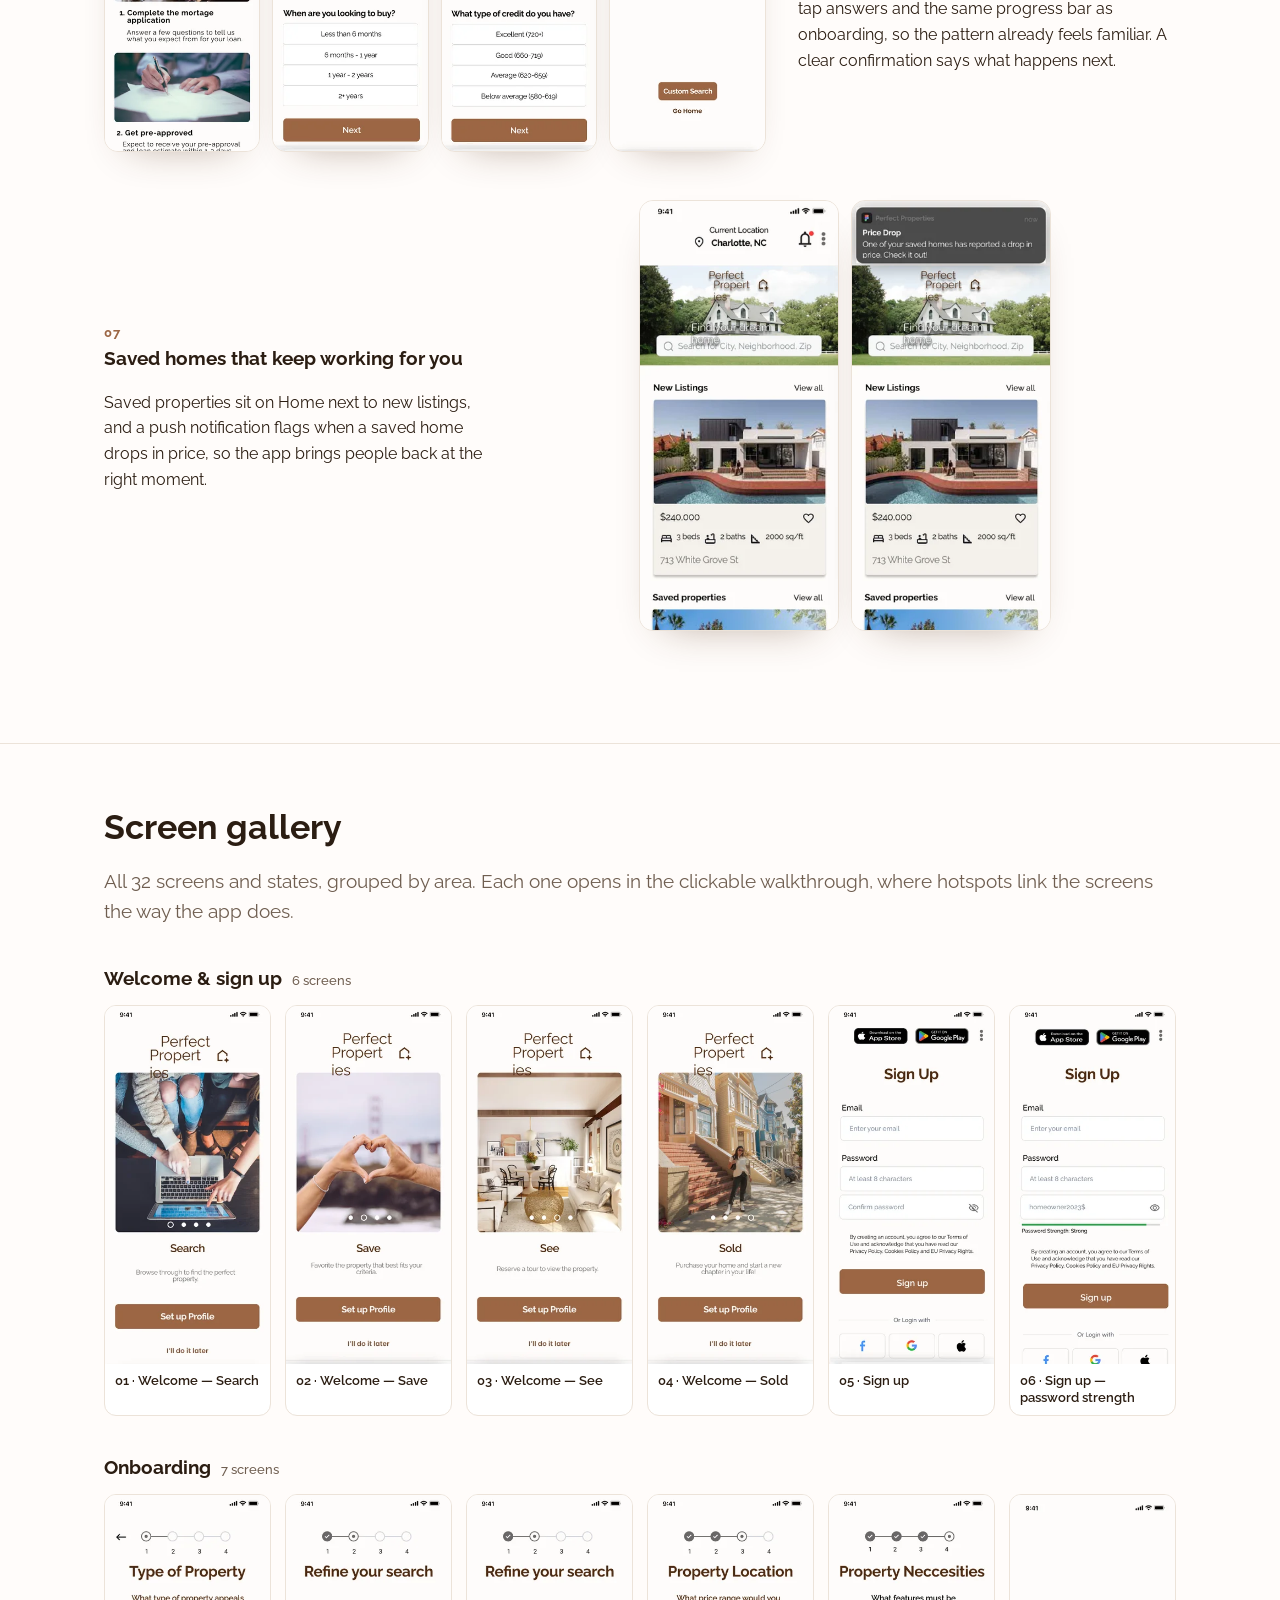
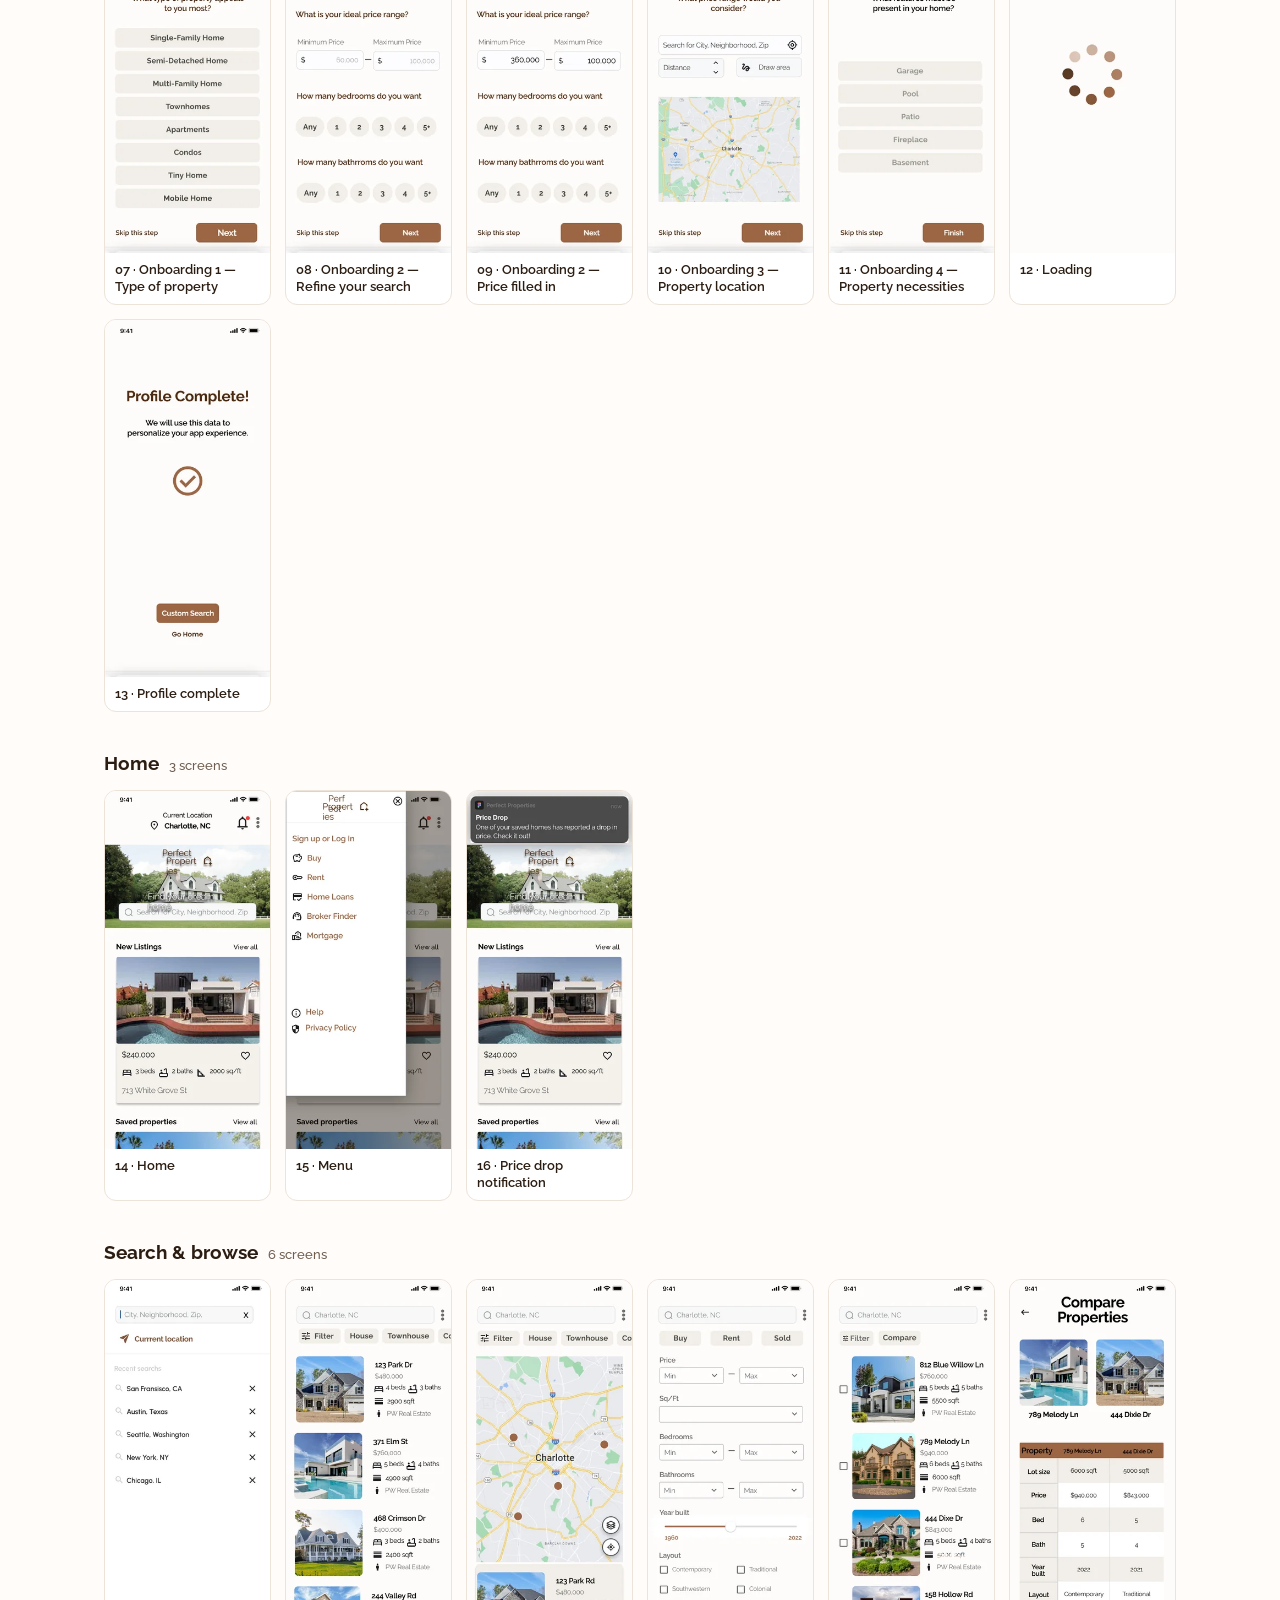
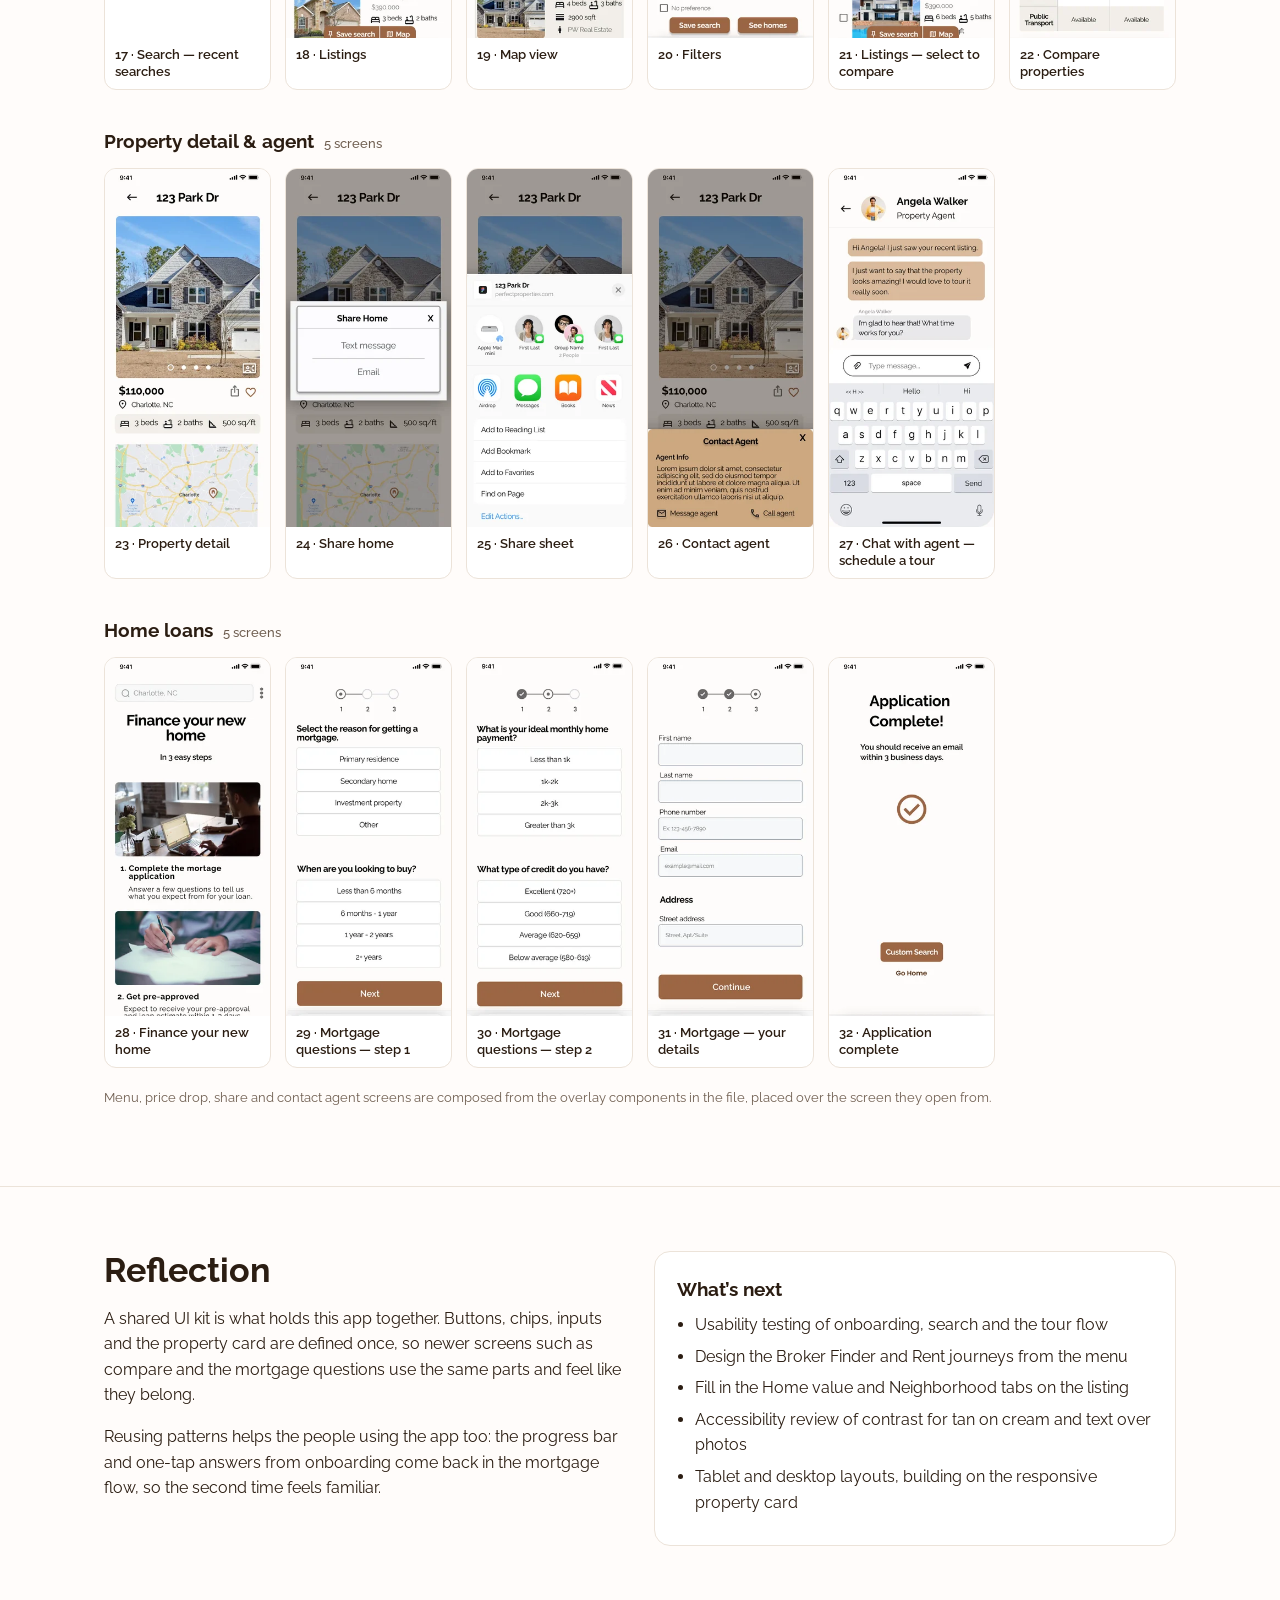
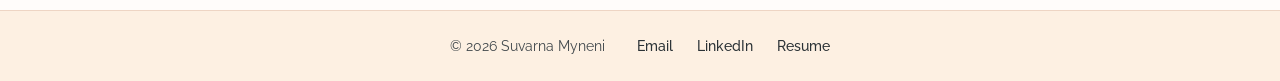
==== commit e3b9481e: "Simple footer matching homepage" ====
--- a/index.html
+++ b/index.html
@@ -2,7 +2,8 @@
 <title>Perfect Properties — A calmer way to find a home · Suvarna Myneni</title>
 <meta name="description" content="UX case study by Suvarna Myneni: Perfect Properties, a mobile real estate app for searching, comparing, touring and financing a home, with its own UI kit.">
 <link rel="preconnect" href="https://fonts.googleapis.com"><link href="https://fonts.googleapis.com/css2?family=Raleway:wght@400;500;600;700&family=Acme&display=swap" rel="stylesheet">
-<link rel="stylesheet" href="assets/style.css"></head><body>
+<link rel="stylesheet" href="assets/style.css"><link rel="stylesheet" href="css/sm-footer.css?v=20261101e"><style>.sm-footer{--bg:#fdf0e2;--ink:#2b3236;--muted:#41484c;--accent:#a34728}</style>
+</head><body>
 <nav class="top"><div class="wrap"><a class="brand" href="#">Suvarna Myneni</a><div class="links"><a href="#problem">Problem</a><a href="#personas">Personas</a><a href="#ia">IA</a><a href="#flows">Flows</a><a href="#decisions">Design decisions</a><a href="#gallery">Screens</a><a href="#reflection">Reflection</a><a href="https://suvarnamyneni.github.io">Portfolio</a></div><a class="btn" href="walkthrough.html">Open prototype →</a></div></nav>
 <header class="hero"><div class="wrap">
 <div class="eyebrow">UX case study · Mobile app &amp; UI kit</div>
@@ -112,15 +113,12 @@
 </div></section>
 <footer class="sm-footer" role="contentinfo">
   <div class="sm-footer-inner">
-    <p class="sm-footer-name">Suvarna Myneni</p>
-    <p class="sm-footer-role">AI-Native UX Designer · Hyderabad, India · Open to remote or Hyderabad roles</p>
+    <p class="sm-footer-copy">© 2026 Suvarna Myneni</p>
     <nav class="sm-footer-links" aria-label="Footer">
-      <a href="https://suvarnamyneni.github.io/">Portfolio home</a>
-      <a href="mailto:suvarnamyneni@gmail.com">suvarnamyneni@gmail.com</a>
+      <a href="mailto:suvarnamyneni@gmail.com">Email</a>
+      <a href="https://www.linkedin.com/in/suvarnamyneni/" target="_blank" rel="noopener noreferrer">LinkedIn<span class="sm-sr"> (opens in a new tab)</span></a>
       <a href="https://suvarnamyneni.github.io/assets/Suvarna-Myneni-Resume.pdf" download>Resume</a>
-      <a href="https://www.linkedin.com/in/suvarnamyneni/" target="_blank" rel="noopener noreferrer">LinkedIn<span class="sm-sr"> (opens in a new tab)</span></a>
     </nav>
-    <p class="sm-footer-copy">© 2026 Suvarna Myneni</p>
   </div>
 </footer>
 <script>
--- a/assets/style.css
+++ b/assets/style.css
@@ -99,13 +99,3 @@
 @media(max-width:520px){.persona{padding:18px}.p-id{flex-direction:column;align-items:flex-start;gap:14px}.p-id img,.p-avatar{width:104px;height:104px;font-size:34px}}
 @media print{.persona,.story{break-inside:avoid}.persona-scroll{display:block;overflow:visible}.persona-scroll .persona{margin-bottom:16px}.persona-hint,.persona-scroll-wrap::after{display:none}}
 #personas{scroll-margin-top:60px}
-/* Shared site footer — self-contained, do not depend on site tokens */
-.sm-footer{background:#1F2427;color:#E9E4DF;padding:40px 24px;margin-top:64px;font-family:inherit;clear:both;position:relative;z-index:1}
-.sm-footer-inner{max-width:1200px;margin:0 auto;display:grid;gap:8px;text-align:center;justify-items:center}
-.sm-footer-name{margin:0;font-size:18px;font-weight:600;color:#FFFFFF}
-.sm-footer-role{margin:0;font-size:14px;color:#C9C2BB}
-.sm-footer-links{display:flex;flex-wrap:wrap;gap:12px 24px;justify-content:center;margin-top:8px}
-.sm-footer-links a{color:#FFFFFF;text-decoration:underline;text-underline-offset:3px;font-size:14px}
-.sm-footer-links a:hover,.sm-footer-links a:focus-visible{color:#F4B9A7}
-.sm-footer-copy{margin:8px 0 0;font-size:12px;color:#9D958E}
-.sm-sr{position:absolute;width:1px;height:1px;overflow:hidden;clip:rect(0 0 0 0);white-space:nowrap}
--- a/css/sm-footer.css
+++ b/css/sm-footer.css
@@ -0,0 +1,10 @@
+.sm-footer{background:var(--bg,#fdf0e2);color:var(--ink,#2b3236);border-top:1px solid rgba(163,71,40,.16);padding:24px 24px 24px;margin-top:0;font-family:inherit;clear:both;position:relative;z-index:1}
+.sm-footer-inner{max-width:1200px;margin:0 auto;display:flex;flex-wrap:wrap;align-items:center;justify-content:space-between;gap:12px 24px}
+.sm-footer-copy{margin:0;font-size:14px;color:var(--muted,#41484c)}
+.sm-footer-links{display:flex;flex-wrap:wrap;gap:8px 24px}
+.sm-footer-links a{color:var(--ink,#2b3236);text-decoration:none;font-size:14px;font-weight:500}
+.sm-footer-links a:hover,.sm-footer-links a:focus-visible{color:var(--accent,#a34728);text-decoration:underline;text-underline-offset:3px}
+.sm-sr{position:absolute;width:1px;height:1px;overflow:hidden;clip:rect(0 0 0 0);white-space:nowrap}
+@media (max-width:600px){.sm-footer-inner{flex-direction:column;text-align:center}}
+.sm-footer-inner{justify-content:center;gap:10px 32px}
+@media (max-width:600px){.sm-footer{padding-bottom:72px}}
